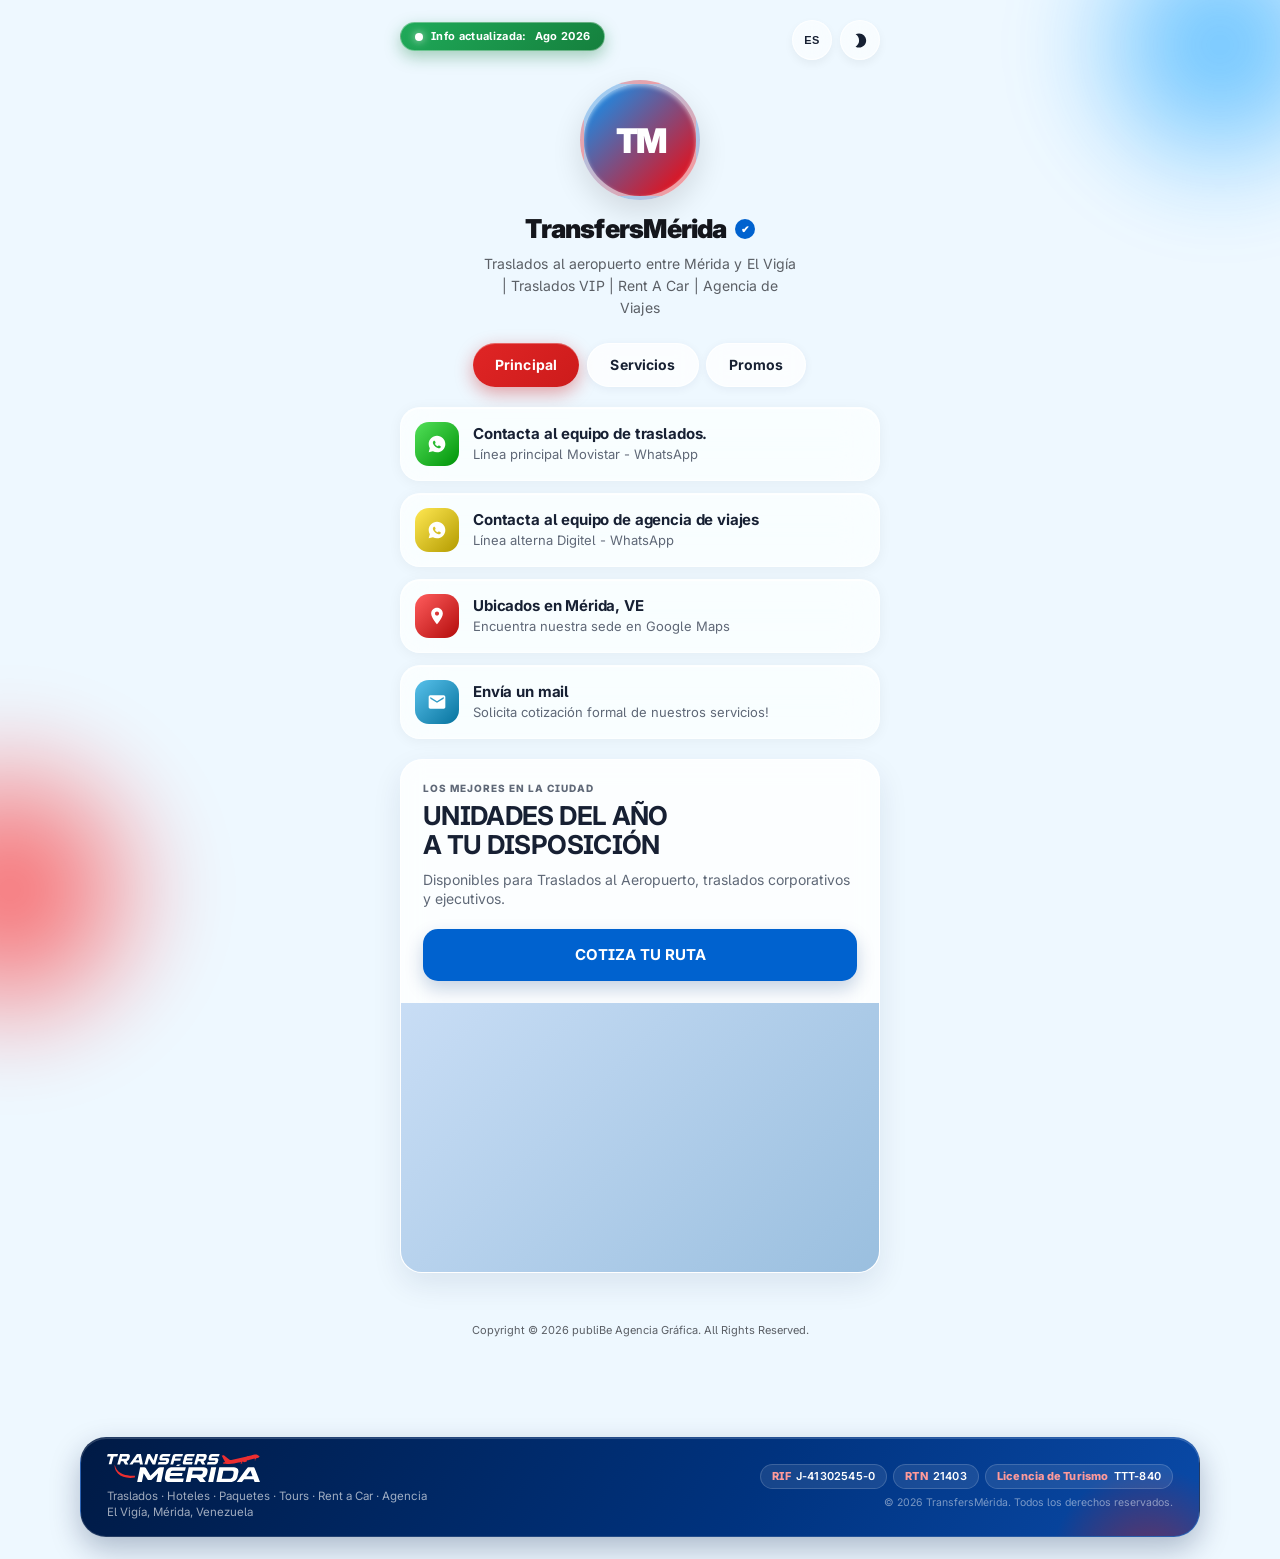
==== index.html @ cd834da4 "Hero y buscador adaptables" ====
<!doctype html>
<html lang="es"><head>
  <meta charset="utf-8">
  <meta name="viewport" content="width=device-width, initial-scale=1, maximum-scale=1, user-scalable=0">
  <title>Landing page by publiBe</title>
  <link rel="preconnect" href="https://fonts.googleapis.com">
  <link rel="preconnect" href="https://fonts.gstatic.com" crossorigin="">
  <link href="https://fonts.googleapis.com/css2?family=Inter:ital,wght@0,400;0,700;1,400;1,700&amp;family=Poppins:wght@600&amp;family=Sora:wght@700&amp;family=Manrope:wght@400;700&amp;family=Playfair+Display:wght@700&amp;display=swap" rel="stylesheet">
  
  <style>
    /* Inter embebida Base64 */

    /* ==========================================
       VARIABLES GLOBALES Y TEMA
       ========================================== */
    :root {
      --user-orb1: #ff6e62;
      --user-orb2: #65b8ff;
      --base-bg-color: #f8f6f1;
      --brand-accent: #ee4942;
      --badge-bg: rgba(0, 0, 0, 0.65);
      --badge-color: #ffffff;
      
      --accent: #1d7df1;
      --whatsapp: #25D366;
      --ink: #172033;
      --glass: rgba(255, 255, 255, 0.58);
      --edge: rgba(255, 255, 255, 0.78);
      --card-bg: rgba(255, 255, 255, 0.85);
      --contact-bg: rgba(255, 255, 255, 0.6);
      --desc-color: #5f6877;
      --btn-secondary-bg: var(--glass);
      
      --font-title: 'Inter', -apple-system, BlinkMacSystemFont, "Segoe UI", Roboto, Helvetica, Arial, sans-serif;
      --font-body: 'Inter', -apple-system, BlinkMacSystemFont, "Segoe UI", Roboto, Helvetica, Arial, sans-serif;
    }

    body.dark-mode {
      --ink: #ffffff;
      --glass: rgba(0, 0, 0, 0.4);
      --edge: rgba(255, 255, 255, 0.12);
      --card-bg: rgba(30, 35, 42, 0.75);
      --contact-bg: rgba(20, 24, 30, 0.6);
      --desc-color: #9aa0a6;
      --btn-secondary-bg: rgba(0,0,0,0.3);
    }

    * { box-sizing: border-box; -webkit-tap-highlight-color: transparent; }
    html, body { height: 100%; margin: 0; padding: 0; }
    body {
      color: var(--ink);
      font-family: var(--font-body);
      background-color: var(--base-bg-color);
      background-attachment: fixed;
      overflow-y: auto;
      overflow-x: hidden;
      transition: background-color 0.4s ease, color 0.4s ease;
      -webkit-font-smoothing: antialiased;
      -moz-osx-font-smoothing: grayscale;
      font-optical-sizing: auto;
      font-feature-settings: "cv05","cv08";
      -webkit-tap-highlight-color: transparent;
      overscroll-behavior-y: contain;
    }

    ::-webkit-scrollbar { width: 8px; }
    ::-webkit-scrollbar-track { background: rgba(0,0,0,0.03); border-radius: 10px; }
    ::-webkit-scrollbar-thumb { background: var(--brand-accent); border-radius: 10px; border: 2px solid transparent; background-clip: padding-box; opacity: 0.5; }
    body.dark-mode ::-webkit-scrollbar-track { background: rgba(255,255,255,0.03); }

    body::before, body::after {
      content: ""; position: fixed; z-index: -1; border-radius: 50%; filter: blur(40px); opacity: 0.65;
      transition: background 0.5s ease;
    }
    body::before { width: 350px; height: 350px; top: -130px; right: -115px; background: radial-gradient(circle, var(--user-orb1), transparent 67%); animation: orbDrift1 14s ease-in-out infinite; }
    body::after { width: 360px; height: 360px; bottom: -170px; left: -170px; background: radial-gradient(circle, var(--user-orb2), transparent 68%); animation: orbDrift2 17s ease-in-out infinite; }
    body.dark-mode::before, body.dark-mode::after { opacity: 0.5; filter: blur(45px); }

    .texture {
      position: fixed; inset: 0; z-index: -1; opacity: 0.14;
      background-image: radial-gradient(#4f5f71 0.55px, transparent 0.55px); background-size: 6px 6px; mix-blend-mode: multiply;
    }
    body.dark-mode .texture { opacity: 0.1; background-image: radial-gradient(#ffffff 0.55px, transparent 0.55px); mix-blend-mode: overlay; }

    /* ==========================================
       TARJETAS Y ANCHO
       ========================================== */
    .app {
      width: 100%; max-width: 500px; margin: auto; padding: 40px 16px 40px;
      display: flex; flex-direction: column; align-items: center; position: relative;
    }
    @media (min-width: 640px)  { .app { max-width: 640px; padding: 48px 24px; } }
    @media (min-width: 1024px) { .app { max-width: 720px; padding: 56px 24px; } }

    .slide-card {
      background: var(--card-bg); border: 1px solid var(--edge); border-radius: 24px;
      overflow: hidden; box-shadow: 0 10px 20px rgba(0,0,0,0.06); backdrop-filter: blur(10px);
      display: flex; flex-direction: column; width: 100%; 
      transition: background 0.4s ease, border-color 0.4s ease;
      box-sizing: border-box; margin-bottom: 20px;
    }
    body.dark-mode .slide-card { box-shadow: 0 10px 20px rgba(0,0,0,0.4); }
    
    .slide-content { padding: 24px; width: 100%; box-sizing: border-box; }

    .slide-badge { font-size: 10px; font-weight: 800; letter-spacing: 1px; color: var(--desc-color); text-transform: uppercase; margin-bottom: 8px; display: block; }
    .slide-title { font-family: var(--font-title); font-size: 26px; font-weight: 900; color: var(--ink); margin: 0 0 10px; line-height: 1.1; letter-spacing: -0.03em; }
    .slide-desc { font-size: 14px; color: var(--desc-color); margin-bottom: 20px; line-height: 1.4; }
    
    .slide-action {
      color: white; text-align: center; padding: 15px; border-radius: 12px; font-weight: bold;
      text-decoration: none; display: block; width: 100%; font-size: 15px; transition: transform 0.1s; background: var(--accent); box-sizing: border-box;
    }
    .slide-action.btn-green { background: var(--whatsapp); box-shadow: 0 4px 12px rgba(37, 211, 102, 0.3); }
    .slide-action:active { transform: scale(0.97); }
    
    .slide-img-wrapper { position: relative; width: 100%; aspect-ratio: 12 / 5; background: linear-gradient(135deg, #c8ddf5 0%, #9abfdf 100%); }
    .slide-img-wrapper img { width: 100%; height: 100%; object-fit: cover; display: block; }
    
    .img-only-banner { width: 100%; display: block; text-decoration: none; }
    /* ── Slideshow banner ── */
    .slideshow-banner { position:relative; display:block; border-radius:24px; overflow:hidden; line-height:0; }
    .sld-img { display:none; width:100%; object-fit:cover; }
    .sld-img.active { display:block; }
    .sld-fixed { position:absolute; top:0; left:0; width:100%; height:100%; object-fit:cover; opacity:0; transition:opacity 0.5s ease; }
    .sld-fixed.active { opacity:1; }
    .sld-arrow { position:absolute; top:50%; transform:translateY(-50%); background:rgba(0,0,0,0.38);
                 border:none; border-radius:50%; width:36px; height:36px; cursor:pointer; color:#fff;
                 display:flex; align-items:center; justify-content:center; z-index:5;
                 transition:background 0.2s; padding:0; }
    .sld-arrow:hover { background:rgba(0,0,0,0.65); }
    .sld-prev { left:10px; }
    .sld-next { right:10px; }
    .sld-dots { position:absolute; bottom:9px; left:50%; transform:translateX(-50%);
                display:flex; gap:6px; z-index:5; }
    .sld-dot { width:7px; height:7px; border-radius:50%; background:rgba(255,255,255,0.45);
               cursor:pointer; transition:background 0.2s; border:none; padding:0; }
    .sld-dot.active { background:#fff; }
    .img-only-banner img { width: 100%; display: block; object-fit: cover; aspect-ratio: 16 / 9; }

    /* ==========================================
       RESTO DE ESTILOS
       ========================================== */
    .theme-toggle {
      position: absolute; top: 20px; right: 20px; width: 40px; height: 40px;
      display: grid; place-items: center; border-radius: 50%; font-size: 18px;
      background: var(--glass); border: 1px solid var(--edge); cursor: pointer;
      backdrop-filter: blur(10px); color: var(--ink); box-shadow: 0 4px 10px rgba(0,0,0,0.05);
      transition: transform 0.2s; z-index: 50;
    }
    .theme-toggle:active { transform: scale(0.9); }

    .lang-toggle-wrap { position: absolute; top: 20px; right: 68px; z-index: 50; }
    .lang-toggle {
      width: 40px; height: 40px; display: grid; place-items: center; border-radius: 50%;
      background: var(--glass); border: 1px solid var(--edge); cursor: pointer;
      backdrop-filter: blur(10px); color: var(--ink); box-shadow: 0 4px 10px rgba(0,0,0,0.05);
      transition: transform 0.2s; font-size: 11px; font-weight: 800; letter-spacing: 0.3px;
    }
    .lang-toggle:active { transform: scale(0.9); }
    .lang-dropdown {
      display: none; position: absolute; top: 48px; right: 0; min-width: 132px;
      background: var(--card-bg); border: 1px solid var(--edge); border-radius: 14px;
      box-shadow: 0 12px 30px rgba(0,0,0,0.15); backdrop-filter: blur(10px);
      padding: 6px; flex-direction: column; gap: 2px;
    }
    .lang-dropdown.active { display: flex; }
    .lang-option {
      display: flex; align-items: center; gap: 8px; padding: 8px 10px; border-radius: 9px;
      background: none; border: none; cursor: pointer; text-align: left; width: 100%;
      color: var(--ink); font-size: 13px; font-family: var(--font-body); transition: background 0.15s;
    }
    .lang-option:hover { background: var(--btn-secondary-bg); }
    .lang-option.active-lang { font-weight: 700; color: var(--brand-accent); }
    .lang-option .lang-code { font-weight: 800; font-size: 11px; min-width: 24px; opacity: 0.7; }

    /* ── Soporte RTL (árabe): base — el pulido fino queda pendiente en el contenido por bloque ── */
    html[dir="rtl"] .contact { flex-direction: row-reverse; text-align: right; }
    html[dir="rtl"] .promo-header { flex-direction: row-reverse; }
    html[dir="rtl"] .promo-left { text-align: right; }
    html[dir="rtl"] .promo-right { text-align: left; }
    html[dir="rtl"] .lang-dropdown { right: auto; left: 0; }
    html[dir="rtl"] .lang-option { text-align: right; flex-direction: row-reverse; }

    .avatar {
      width: 120px; height: 120px; border-radius: 50%; background-position: center; background-size: cover;
      border: 4px solid var(--glass); box-shadow: 0 12px 30px rgba(0,0,0,0.12), inset 0 2px 4px rgba(255,255,255,0.5);
      margin-bottom: 15px; transition: border-color 0.3s ease, box-shadow 0.3s ease;
      animation: avatarFloat 4s ease-in-out infinite;
    }
    body.dark-mode .avatar { border-color: rgba(255,255,255,0.1); box-shadow: 0 12px 30px rgba(0,0,0,0.5), inset 0 2px 4px rgba(255,255,255,0.1); }

    
    .profile-title { font-family: var(--font-title); font-size: 26px; font-weight: 900; margin: 0; display: flex; align-items: center; gap: 8px; letter-spacing: -0.03em; line-height: 1.08; font-feature-settings: "cv05","cv08"; }
    .badge { display: inline-grid; place-items: center; width: 20px; height: 20px; background: var(--brand-accent); color: #fff; border-radius: 50%; font-size: 10px; transition: background 0.3s; }
    .profile-desc { font-size: 14px; color: var(--desc-color); margin: 10px 0 24px; text-align: center; line-height: 1.5; max-width: 320px; }

    .button-row { display: flex; gap: 8px; width: 100%; justify-content: center; flex-wrap: wrap; margin-bottom: 20px; }
    .pill-btn {
      padding: 10px 20px; border-radius: 30px; font-size: 14px; font-weight: bold; border: none; cursor: pointer;
      font-family: inherit; letter-spacing: 0.01em;
      transition: transform 80ms ease, background 200ms ease, color 200ms ease, box-shadow 200ms ease;
    }
    .pill-btn:active { transform: scale(0.93); }
    .pill-btn.primary { background: var(--brand-accent); color: #fff; box-shadow: 0 4px 12px rgba(0,0,0, 0.15); }
    .pill-btn.secondary { background: var(--btn-secondary-bg); color: var(--ink); border: 1px solid var(--edge); backdrop-filter: blur(10px); }

    @keyframes pulsePromoTab {
      0%, 100% { background: var(--btn-secondary-bg); color: var(--ink); border-color: var(--edge); }
      50% { background: var(--brand-accent); color: #fff; border-color: var(--brand-accent); box-shadow: 0 4px 12px rgba(0,0,0, 0.15); }
    }
    .pill-btn.secondary.pulse-tab { animation: pulsePromoTab 2.5s infinite ease-in-out; }

    .update-badge-container { width: 100%; display: flex; justify-content: center; margin-bottom: 20px; }
    .update-badge {
      display: inline-flex; align-items: center; gap: 8px; padding: 6px 16px;
      background: var(--badge-bg); border: 1px solid rgba(255,255,255,0.1); border-radius: 20px;
      font-size: 11px; color: var(--badge-color); font-weight: bold; letter-spacing: 0.03em;
      backdrop-filter: blur(12px); box-shadow: 0 4px 10px rgba(0,0,0,0.1); transition: all 0.3s ease;
    }
    .live-dot {
      width: 8px; height: 8px; background-color: #25D366; border-radius: 50%;
      animation: blink 1.5s infinite; box-shadow: 0 0 6px rgba(37, 211, 102, 0.5);
    }
    @keyframes blink { 0%, 100% { opacity: 1; } 50% { opacity: 0.3; } }

    .tab-content { display: none; width: 100%; animation: fadeIn 0.38s cubic-bezier(0.22,1,0.36,1); flex-direction: column; }
    .tab-content.active { display: block; }
    #tabs-wrapper { width: 100%; }
    @keyframes fadeIn { from { opacity: 0; transform: translateY(8px) scale(0.99); } to { opacity: 1; transform: translateY(0) scale(1); } }
    @keyframes avatarFloat {
      0%, 100% { transform: translateY(0px); }
      50%       { transform: translateY(-6px); }
    }
    @keyframes orbDrift1 {
      0%, 100% { transform: translate(0, 0) scale(1); }
      30%       { transform: translate(22px, 18px) scale(1.04); }
      65%       { transform: translate(-14px, 28px) scale(0.97); }
    }
    @keyframes orbDrift2 {
      0%, 100% { transform: translate(0, 0) scale(1); }
      35%       { transform: translate(-20px, -22px) scale(1.05); }
      70%       { transform: translate(16px, -12px) scale(0.96); }
    }

    .link-list { display: flex; flex-direction: column; gap: 12px; width: 100%; margin-bottom: 20px; }
    .contact {
      display: flex; align-items: center; gap: 14px; padding: 14px; border: 1px solid var(--edge);
      border-radius: 20px; background: var(--contact-bg); box-shadow: inset 0 1px 1px rgba(255,255,255,.3), 0 4px 10px rgba(0,0,0,0.03);
      color: var(--ink); text-decoration: none;
      backdrop-filter: blur(20px) saturate(180%); -webkit-backdrop-filter: blur(20px) saturate(180%);
      background: rgba(255,255,255,0.72);
      border: 1px solid rgba(255,255,255,0.65);
      box-shadow: inset 0 1px 0 rgba(255,255,255,0.9), 0 2px 14px rgba(0,0,0,0.05);
      transition: transform 80ms cubic-bezier(0.22,1,0.36,1), box-shadow 150ms ease;
      will-change: transform;
    }
    body.dark-mode .contact {
      background: rgba(22,28,44,0.70);
      backdrop-filter: blur(20px) saturate(160%); -webkit-backdrop-filter: blur(20px) saturate(160%);
      border: 1px solid rgba(255,255,255,0.09);
      box-shadow: inset 0 1px 0 rgba(255,255,255,0.07), 0 2px 14px rgba(0,0,0,0.28);
    }
    .contact:active { transform: scale(0.97); }
    .contact-icon { width: 40px; height: 40px; display: grid; place-items: center; flex: none; border-radius: 12px; color: #fff; font-size: 18px; }
    .contact-text { display: flex; flex-direction: column; }
    .contact strong { font-size: 15px; letter-spacing: -0.01em; line-height: 1.2; }
    .contact small { margin-top: 2px; color: var(--desc-color); font-size: 13px; line-height: 1.4; }

    .section-header {
      text-align: center; font-size: 18px; font-weight: 900; margin: 0 0 20px; 
      padding: 15px 20px; border-radius: 20px; border: 1px solid rgba(255,255,255,0.3); 
      box-shadow: 0 4px 15px rgba(0,0,0,0.1); text-transform: uppercase; transition: all 0.3s;
    }
    
    .promo-header { display: flex; justify-content: space-between; align-items: center; margin-bottom: 12px; }
    .promo-left { font-family: var(--font-title); font-size: 24px; font-weight: 900; color: var(--brand-accent); line-height: 1; text-align: left; flex: 1; transition: color 0.3s; }
    .promo-right { font-family: var(--font-title); font-size: 24px; font-weight: 900; color: var(--ink); line-height: 1; text-align: right; flex: 1; }

    .copyright-trigger {
      margin-top: 20px; font-size: 11px; color: var(--desc-color); cursor: pointer;
      text-align: center; padding: 10px; user-select: none; transition: color 0.2s;
    }

    /* Modales */
    .modal-overlay {
      position: fixed; inset: 0; z-index: 99; display: flex;
      align-items: center; justify-content: center; padding: 20px;
      background: rgba(0,0,0,0.4); backdrop-filter: blur(5px);
      opacity: 0; pointer-events: none; transition: opacity 0.3s ease;
    }
    .modal-overlay.active { opacity: 1; pointer-events: all; }
    
    .modal-content {
      background: var(--card-bg); width: 100%; max-width: 500px; max-height: 85vh; 
      border-radius: 24px; padding: 0; overflow-y: auto; overflow-x: hidden;
      box-shadow: 0 20px 40px rgba(0,0,0,0.2); border: 1px solid var(--edge); color: var(--ink);
      transform: scale(0.95); transition: transform 0.3s cubic-bezier(0.16, 1, 0.3, 1);
    }
    body.dark-mode .modal-content { box-shadow: 0 20px 40px rgba(0,0,0,0.6); }
    .modal-overlay.active .modal-content { transform: scale(1); }
    
    .modal-header {
      display: flex; justify-content: space-between; align-items: center; position: sticky; top: 0; 
      background: var(--card-bg); padding: 18px 24px; z-index: 10; border-bottom: 1px solid rgba(0,0,0,0.05);
      backdrop-filter: blur(10px); border-radius: 24px 24px 0 0;
    }
    body.dark-mode .modal-header { border-bottom-color: rgba(255,255,255,0.05); }
    
    .modal-header h2 { margin: 0; font-size: 18px; font-weight: 900; color: var(--brand-accent); }
    .close-btn { background: var(--contact-bg); border: 1px solid var(--edge); border-radius: 50%; width: 30px; height: 30px; font-weight: bold; cursor: pointer; color: var(--ink); display: flex; align-items: center; justify-content: center;}
    
    .modal-body { padding: 24px; } 

    .form-group { margin-bottom: 12px; }
    .form-group label { display: block; font-size: 11px; font-weight: bold; margin-bottom: 8px; color: var(--desc-color); text-transform: uppercase; letter-spacing: 0.5px; }
    .form-group input[type="text"], .form-group input[type="password"], .form-group textarea {
      width: 100%; padding: 12px; border: 1px solid rgba(0,0,0,0.08); border-radius: 12px; 
      font-family: inherit; font-size: 14px; background: rgba(255,255,255,0.7); box-shadow: inset 0 2px 4px rgba(0,0,0,0.02);
      transition: all 0.2s; color: var(--ink);
    }
    body.dark-mode .form-group input[type="text"], body.dark-mode .form-group input[type="password"], body.dark-mode .form-group textarea {
      background: rgba(0,0,0,0.3); border-color: rgba(255,255,255,0.1); color: #fff;
    }
    .form-group input[type="text"]:focus, .form-group input[type="password"]:focus, .form-group textarea:focus { outline: none; border-color: var(--brand-accent); background: #fff; box-shadow: 0 0 0 3px rgba(0,0,0, 0.05); }
    body.dark-mode .form-group input[type="text"]:focus, body.dark-mode .form-group input[type="password"]:focus, body.dark-mode .form-group textarea:focus { background: rgba(0,0,0,0.6); box-shadow: 0 0 0 3px rgba(255,255,255, 0.1); }
    
    .input-hint { font-size: 10px; color: var(--desc-color); margin-top: 5px; font-style: italic; }

    /* RTE (Rich Text Editor) Visual Tools */
    .rte-toolbar { display: flex; gap: 8px; margin-bottom: 8px; flex-wrap: wrap; }
    .rte-btn { 
      background: var(--card-bg); border: 1px solid rgba(0,0,0,0.08); 
      padding: 6px 14px; border-radius: 20px; cursor: pointer; 
      font-size: 12px; font-weight: bold; color: var(--ink);
      box-shadow: 0 2px 5px rgba(0,0,0,0.02); transition: transform 0.1s, background 0.2s;
    }
    body.dark-mode .rte-btn { border-color: rgba(255,255,255,0.1); background: rgba(0,0,0,0.3); }
    .rte-btn:active { transform: scale(0.95); }
    .rte-btn:hover { background: var(--brand-accent); color: #fff; border-color: transparent; }
    
    .rte-content { 
      min-height: 40px; padding: 12px; border: 1px solid rgba(0,0,0,0.08); border-radius: 12px; 
      font-family: inherit; font-size: 14px; background: rgba(255,255,255,0.7); box-shadow: inset 0 2px 4px rgba(0,0,0,0.02);
      transition: all 0.2s; color: var(--ink); outline: none;
    }
    body.dark-mode .rte-content { background: rgba(0,0,0,0.3); border-color: rgba(255,255,255,0.1); color: #fff; }
    .rte-content:focus { border-color: var(--brand-accent); background: #fff; box-shadow: 0 0 0 3px rgba(0,0,0, 0.05); }
    body.dark-mode .rte-content:focus { background: rgba(0,0,0,0.6); box-shadow: 0 0 0 3px rgba(255,255,255, 0.1); }

    /* Botones de acción del editor */
    .section-title {
      font-size: 11px; font-weight: 800; letter-spacing: 0.8px; text-transform: uppercase;
      color: #fff; background: var(--brand-accent);
      margin: 22px 0 16px; padding: 9px 14px; border-radius: 10px;
      display: flex; align-items: center; gap: 8px;
    }
    /* ── Tab Kanban (drag-and-drop reorder) ── */
    .tab-kanban-list { display:flex; flex-direction:column; gap:8px; margin-bottom:8px; }
    .tab-kanban-card {
      display:flex; align-items:center; gap:10px; padding:2px 0;
      transition: opacity 0.15s, transform 0.1s; position:relative;
    }
    .tab-kanban-card.dragging { opacity:0.3; }
    .tab-kanban-card.drag-over { transform: translateY(-3px); }
    .tab-kanban-card.drag-over .tab-kanban-pill {
      border-color: var(--brand-accent);
      box-shadow: 0 0 0 2px rgba(0,120,253,0.18);
    }
    .tab-kanban-handle {
      color: var(--desc-color); cursor: grab; padding: 8px 6px;
      display: flex; align-items: center; flex-shrink: 0; user-select: none;
    }
    .tab-kanban-handle:active { cursor: grabbing; }
    .tab-kanban-pill {
      flex: 1; display: flex; align-items: center; gap: 10px;
      background: var(--contact-bg); border: 1.5px solid var(--edge);
      border-radius: 24px; padding: 9px 16px;
      transition: border-color 0.2s, box-shadow 0.2s;
    }
    .tab-kanban-dot { width: 8px; height: 8px; border-radius: 50%; background: var(--brand-accent); flex-shrink: 0; }
    .tab-kanban-add {
      width: 100%; border: 2px dashed var(--edge); background: none; cursor: pointer;
      color: var(--desc-color); border-radius: 14px; padding: 9px;
      font-size: 12px; font-weight: 600; margin-bottom: 4px;
      transition: border-color 0.2s, color 0.2s;
    }
    .tab-kanban-add:hover { border-color: var(--brand-accent); color: var(--brand-accent); }
    
    .item-card { background: var(--contact-bg); border: 1px solid var(--edge); padding: 18px; border-radius: 16px; margin-bottom: 15px; position: relative; }
    .item-card h3 { margin: 0 0 15px 0; font-size: 14px; color: var(--ink); display: flex; align-items: center; gap: 8px; }
    
    .item-actions { position: absolute; top: 15px; right: 15px; display: flex; gap: 5px; }
    .action-btn { background: var(--contact-bg); border: 1px solid var(--edge); border-radius: 6px; padding: 4px 8px; font-size: 12px; cursor: pointer; color: var(--ink); display: flex; align-items: center; justify-content: center; }
    .action-btn.delete { background: rgba(238, 73, 66, 0.1); color: var(--brand-accent); border-color: transparent; font-weight: bold; font-size: 11px; }
    .action-btn:disabled { opacity: 0.3; cursor: not-allowed; }
    
    .add-btn { background: var(--contact-bg); color: var(--ink); border: 1px dashed var(--desc-color); width: 100%; padding: 12px; border-radius: 12px; font-weight: bold; cursor: pointer; margin-bottom: 20px; transition: background 0.2s; }
    .add-btn:active { transform: scale(0.98); }

    .editor-actions { display: flex; gap: 10px; margin-top: 30px; padding-top: 20px; border-top: 1px solid rgba(0,0,0,0.05); }
    body.dark-mode .editor-actions { border-top-color: rgba(255,255,255,0.05); }
    .save-btn { background: var(--brand-accent); color: white; flex: 2; padding: 14px; border: none; border-radius: 12px; font-size: 15px; font-weight: bold; cursor: pointer; box-shadow: 0 4px 15px rgba(0,0,0,0.15); transition: opacity 0.2s; display: flex; align-items: center; justify-content: center; gap: 8px; }
    .save-btn:disabled { cursor: default; opacity: 0.92; }
    .btn-spinner { width: 15px; height: 15px; border-radius: 50%; border: 2px solid rgba(255,255,255,0.4); border-top-color: #fff; animation: spin 0.7s linear infinite; flex-shrink: 0; }
    @keyframes spin { to { transform: rotate(360deg); } }
    .btn-check { width: 15px; height: 15px; flex-shrink: 0; }

    /* ── Toggle switch propio: nunca checkbox nativo del navegador ── */
    .toggle-switch { position: relative; display: inline-flex; width: 32px; height: 18px; flex-shrink: 0; cursor: pointer; }
    .toggle-switch input { position: absolute; opacity: 0; width: 100%; height: 100%; margin: 0; cursor: pointer; }
    .toggle-track { position: absolute; inset: 0; background: var(--edge); border: 1px solid var(--edge); border-radius: 20px; transition: background 0.2s ease; pointer-events: none; }
    .toggle-thumb { position: absolute; top: 1px; left: 1px; width: 14px; height: 14px; background: #fff; border-radius: 50%; transition: transform 0.2s ease; box-shadow: 0 1px 3px rgba(0,0,0,0.25); }
    .toggle-switch input:checked + .toggle-track { background: var(--brand-accent); border-color: var(--brand-accent); }
    .toggle-switch input:checked + .toggle-track .toggle-thumb { transform: translateX(14px); }
    .toggle-switch input:focus-visible + .toggle-track { box-shadow: 0 0 0 2px var(--brand-accent); }
    .save-btn:active { opacity: 0.8; }
    .cancel-btn { background: var(--glass); border: 1px solid var(--edge); color: var(--ink); flex: 1; padding: 14px; border-radius: 12px; font-size: 15px; font-weight: bold; cursor: pointer; }

    /* Grid del Modal de Iconos */
    .icon-grid { display: grid; grid-template-columns: repeat(5, 1fr); gap: 10px; }
    .icon-btn {
      font-size: 20px; display: flex; align-items: center; justify-content: center; padding: 12px 0; border: 1px solid var(--edge); border-radius: 12px; 
      background: var(--contact-bg); cursor: pointer; color: var(--ink); text-align: center; transition: all 0.2s;
    }
    .icon-btn:hover { background: var(--brand-accent); color: #fff; transform: scale(1.05); }

    /* ==========================================
       COLOR PICKER PERSONALIZADO
       ========================================== */
    .color-picker-wrapper { display: flex; align-items: center; gap: 10px; margin-bottom: 8px; }
    .custom-picker-btn { width: 40px; height: 40px; border-radius: 12px; border: none; box-shadow: 0 2px 8px rgba(0,0,0,0.18); cursor: pointer; transition: transform 0.1s; position: relative; overflow: hidden; }
    .custom-picker-btn::after { content: ""; position: absolute; inset: 0; background: linear-gradient(135deg, rgba(255,255,255,0.22) 0%, transparent 55%, rgba(0,0,0,0.1) 100%); border-radius: inherit; pointer-events: none; }
    .custom-picker-btn:active { transform: scale(0.95); }

    .cp-modal-overlay { position: fixed; inset: 0; z-index: 120; display: flex; align-items: center; justify-content: center; padding: 20px; background: rgba(0,0,0,0.5); backdrop-filter: blur(5px); opacity: 0; pointer-events: none; transition: opacity 0.2s ease; }
    .cp-modal-overlay.active { opacity: 1; pointer-events: all; }
    .cp-modal-content { background: var(--card-bg); width: 100%; max-width: 320px; border-radius: 20px; padding: 20px; box-shadow: 0 20px 40px rgba(0,0,0,0.3); border: 1px solid var(--edge); transform: scale(0.95); transition: transform 0.2s; display: flex; flex-direction: column; gap: 15px; }
    .cp-modal-overlay.active .cp-modal-content { transform: scale(1); }
    .cp-header { display: flex; justify-content: space-between; align-items: center; }
    .cp-header h3 { margin: 0; font-size: 16px; color: var(--ink); font-weight: bold; }
    
    .cp-sl-area { width: 100%; height: 160px; border-radius: 12px; position: relative; cursor: crosshair; background: linear-gradient(to top, #000, transparent), linear-gradient(to right, #fff, transparent); background-color: #ff0000; box-shadow: inset 0 0 0 1px rgba(0,0,0,0.1); touch-action: none; user-select: none; -webkit-user-select: none; }
    .cp-sl-thumb { width: 16px; height: 16px; border-radius: 50%; border: 2px solid white; box-shadow: 0 0 4px rgba(0,0,0,0.5); position: absolute; transform: translate(-50%, -50%); pointer-events: none; }
    .cp-slider-container { display: flex; flex-direction: column; gap: 10px; }
    .cp-slider-row { display: flex; align-items: center; gap: 10px; }
    .cp-preview { width: 40px; height: 40px; border-radius: 50%; border: 2px solid var(--edge); box-shadow: inset 0 0 4px rgba(0,0,0,0.2); flex-shrink: 0; background-image: linear-gradient(45deg, #ccc 25%, transparent 25%), linear-gradient(-45deg, #ccc 25%, transparent 25%), linear-gradient(45deg, transparent 75%, #ccc 75%), linear-gradient(-45deg, transparent 75%, #ccc 75%); background-size: 10px 10px; background-position: 0 0, 0 5px, 5px -5px, -5px 0px; }
    .cp-preview-color { width: 100%; height: 100%; border-radius: 50%; }
    .cp-sliders { flex-grow: 1; display: flex; flex-direction: column; gap: 8px; }
    .cp-track { width: 100%; height: 12px; border-radius: 6px; position: relative; cursor: pointer; box-shadow: inset 0 0 0 1px rgba(0,0,0,0.1); touch-action: none; user-select: none; -webkit-user-select: none; }
    .cp-track-hue { background: linear-gradient(to right, #f00 0%, #ff0 17%, #0f0 33%, #0ff 50%, #00f 67%, #f0f 83%, #f00 100%); }
    .cp-track-alpha { background-image: linear-gradient(45deg, #ccc 25%, transparent 25%), linear-gradient(-45deg, #ccc 25%, transparent 25%), linear-gradient(45deg, transparent 75%, #ccc 75%), linear-gradient(-45deg, transparent 75%, #ccc 75%); background-size: 10px 10px; background-position: 0 0, 0 5px, 5px -5px, -5px 0px; }
    .cp-track-alpha-overlay { position: absolute; inset: 0; border-radius: 6px; background: linear-gradient(to right, transparent, #ff0000); }
    .cp-thumb { width: 16px; height: 16px; border-radius: 50%; background: white; border: 2px solid #ddd; box-shadow: 0 1px 3px rgba(0,0,0,0.3); position: absolute; top: 50%; transform: translate(-50%, -50%); pointer-events: none; }
    .cp-inputs { display: flex; gap: 5px; }
    .cp-input-group { flex: 1; display: flex; flex-direction: column; align-items: center; gap: 4px; }
    .cp-input-group label { font-size: 10px; font-weight: bold; color: var(--desc-color); }
    .cp-input-group input { width: 100%; padding: 6px; border-radius: 8px; border: 1px solid var(--edge); background: var(--contact-bg); color: var(--ink); text-align: center; font-family: monospace; font-size: 12px; }
    .cp-input-group input:focus { outline: none; border-color: var(--brand-accent); }
    .cp-actions { display: flex; gap: 10px; margin-top: 5px; }
    .cp-btn { flex: 1; padding: 10px; border-radius: 10px; border: none; font-weight: bold; cursor: pointer; font-size: 13px; }
    .cp-btn-cancel { background: var(--contact-bg); color: var(--ink); border: 1px solid var(--edge); }
    .cp-btn-save { background: var(--brand-accent); color: white; }

    /* APPLE DESIGN — Motion / Materials / Accessibility
       ================================================== */
    @media (prefers-reduced-motion: reduce) {
      .avatar, body::before, body::after { animation: none !important; }
      .tab-content { animation: none !important; }
      *, *::before, *::after { transition-duration: 0.01ms !important; animation-duration: 0.01ms !important; animation-iteration-count: 1 !important; }
    }
    @media (prefers-reduced-transparency: reduce) {
      .contact { background: rgba(255,255,255,0.97) !important; backdrop-filter: none !important; -webkit-backdrop-filter: none !important; }
      body.dark-mode .contact { background: rgba(22,28,44,0.98) !important; backdrop-filter: none !important; -webkit-backdrop-filter: none !important; }
      .pill-btn.secondary { backdrop-filter: none !important; }
    }
    @media (prefers-contrast: more) {
      .contact { border: 1.5px solid var(--ink) !important; }
      .pill-btn.secondary { border: 1.5px solid var(--ink) !important; }
    }
    .slide-card { backdrop-filter: blur(12px) saturate(150%); -webkit-backdrop-filter: blur(12px) saturate(150%); }
    .contact:active .contact-icon { transform: scale(0.94); transition: transform 80ms ease; }
    .slide-action { transition: transform 80ms cubic-bezier(0.22,1,0.36,1), opacity 150ms ease; }
    .slide-action:active { transform: scale(0.97); opacity: 0.88; }
    .profile-desc { line-height: 1.58; letter-spacing: 0.005em; }
    .date-badge { backdrop-filter: blur(14px) saturate(160%) !important; -webkit-backdrop-filter: blur(14px) saturate(160%) !important; }
    strong, b { font-feature-settings: "cv05","cv08"; }

    /* ==========================================
       ESTILO TRANSFERSMÉRIDA (solo visual; no toca funciones)
       ========================================== */
    :root { --tm-blue:#00337F; --tm-blue-dark:#001F4D; --tm-red:#CC1B1B; --tm-ease:cubic-bezier(.22,.8,.24,1); --img-ratio:16 / 9; }
    /* ancho estándar: igual en computador y teléfono */
    .app { max-width: 520px; padding-top: 24px; }
    @media (min-width: 640px)  { .app { max-width: 520px; padding: 32px 20px 48px; } }
    @media (min-width: 1024px) { .app { max-width: 520px; padding: 36px 20px 56px; } }
    /* imágenes: proporción única 16:9 en todos los dispositivos */
    .slide-img-wrapper { aspect-ratio: var(--img-ratio); }
    .img-only-banner img { aspect-ratio: var(--img-ratio); height: auto; }
    .slideshow-banner.slide-card { aspect-ratio: var(--img-ratio); }
    .slideshow-banner .sld-img { position: absolute; inset: 0; width: 100%; height: 100%; object-fit: cover; }
    .slide-img-wrapper img, .slideshow-banner img { object-fit: cover; object-position: center; }
    /* tarjetas */
    .slide-card { border-radius: 22px; border: 1px solid rgba(255,255,255,.9); box-shadow: 0 12px 30px rgba(0,30,80,.09); transition: transform .35s var(--tm-ease), box-shadow .35s var(--tm-ease); }
    .slide-card:hover { box-shadow: 0 20px 44px rgba(0,30,80,.16); }
    .slide-content { padding: 22px; }
    .slide-title { font-weight: 800; letter-spacing: -0.025em; }
    /* botones: tamaño estándar */
    .pill-btn { min-height: 44px; padding: 11px 22px; font-weight: 700; font-size: 14px; line-height: 1.2; display: inline-flex; align-items: center; justify-content: center; }
    .pill-btn.primary { background: linear-gradient(135deg,#e02525,var(--tm-red)); box-shadow: 0 6px 18px rgba(204,27,27,.4), inset 0 1px 0 rgba(255,255,255,.3); }
    .pill-btn.secondary { background: rgba(255,255,255,.75); border: 1px solid rgba(255,255,255,.95); box-shadow: 0 2px 10px rgba(0,30,80,.06); }
    body.dark-mode .pill-btn.secondary { background: rgba(0,0,0,.3); border-color: rgba(255,255,255,.12); }
    .pill-btn.secondary:hover { background: #fff; transform: translateY(-1px); }
    body.dark-mode .pill-btn.secondary:hover { background: rgba(255,255,255,.12); }
    .slide-action { min-height: 52px; display: flex; align-items: center; justify-content: center; border-radius: 15px; font-weight: 700; line-height: 1.2; box-shadow: 0 8px 18px rgba(0,50,127,.22); }
    .slide-action.btn-green { box-shadow: 0 8px 18px rgba(31,170,89,.32); }
    .slide-action:hover { filter: brightness(1.06); }
    /* enlaces */
    .contact { min-height: 72px; border-radius: 20px; transition: transform .3s var(--tm-ease), box-shadow .3s var(--tm-ease), background .2s; }
    .contact:hover { transform: translateY(-2px); box-shadow: inset 0 1px 0 rgba(255,255,255,.9), 0 12px 26px rgba(0,30,80,.13); }
    .contact:active { transform: scale(.97); }
    .contact-icon { width: 44px; height: 44px; border-radius: 14px; }
    .contact strong { font-weight: 700; }
    .update-badge { line-height: 1.2; }
    ::-webkit-scrollbar-thumb { background: #9db4d6; }
    :focus-visible { outline: 3px solid rgba(0,98,207,.55); outline-offset: 2px; }

    /* info actualizada: verde, esquina superior izquierda */
    .update-badge-container { position: absolute; top: 22px; left: 20px; width: auto; margin: 0; justify-content: flex-start; z-index: 40; }
    .update-badge { background: linear-gradient(135deg,#1faa59,#15803D) !important; color: #fff !important; border: 1px solid rgba(255,255,255,.35); box-shadow: 0 6px 16px rgba(21,128,61,.35); padding: 7px 14px; font-size: 11px; }
    .update-badge .live-dot { background: #fff; box-shadow: 0 0 8px rgba(255,255,255,.8); }
    .app .avatar { margin-top: 44px; }
    /* precio como insignia sobre la imagen (promos) */
    .promo-media { position: relative; }
    .price-badge { position: absolute; right: 14px; bottom: 14px; width: 92px; height: 92px; border-radius: 50%; display: flex; flex-direction: column; align-items: center; justify-content: center; text-align: center; line-height: 1;
      background: radial-gradient(circle at 30% 25%, #fff6, transparent 55%), var(--pb,#F5A623); color: #001F4D; border: 3px solid #fff; box-shadow: 0 10px 24px rgba(0,20,60,.35); transform: rotate(-8deg); animation: pbPulse 3.4s ease-in-out infinite; z-index: 5; }
    .price-badge .pb-v { font-size: 27px; font-weight: 900; letter-spacing: -0.04em; }
    .price-badge .pb-l { font-size: 10px; font-weight: 800; text-transform: uppercase; letter-spacing: .6px; margin-top: 4px; opacity: .85; max-width: 74px; }
    .promo-media-none { display: flex; justify-content: flex-end; padding: 0 22px 22px; }
    .promo-media-none .price-badge { position: static; }
    @keyframes pbPulse { 0%,100% { transform: rotate(-8deg) scale(1); } 50% { transform: rotate(-6deg) scale(1.06); } }

    /* promo con precio: botón con texto a la izquierda y círculo superpuesto entre botón e imagen */
    .promo-has-price .slide-action { justify-content: flex-start; text-align: left; padding-left: 22px; padding-right: 118px; }
    .promo-has-price .promo-media > .price-badge { top: -62px; bottom: auto; right: 16px; pointer-events: none; }
    .ftr.compact .ftr-in { max-width: 520px; }
  </style>

<link rel="stylesheet" href="assets/footer.css"></head>
<body data-header="home">
  <div class="texture"></div>
  <main class="app" id="mainApp">
    <button class="theme-toggle" id="themeToggleBtn" onclick="toggleTheme()" aria-label="Cambiar Tema"><svg xmlns="http://www.w3.org/2000/svg" viewBox="0 0 24 24" width="17" height="17" fill="currentColor" style="display:block;"><path d="M10 2c-1.82 0-3.53.5-5 1.35C7.99 5.08 10 8.3 10 12s-2.01 6.92-5 8.65C6.47 21.5 8.18 22 10 22c5.52 0 10-4.48 10-10S15.52 2 10 2z"></path></svg></button>
    <div class="lang-toggle-wrap">
      <button class="lang-toggle" id="langToggleBtn" onclick="toggleLangDropdown()" aria-label="Cambiar idioma"><span id="langToggleLabel">ES</span></button>
      <div class="lang-dropdown" id="langDropdown"></div>
    </div>
    <div class="avatar" id="render-avatar"></div>
    <h1 class="profile-title"><span id="render-name">EMPRESA</span> <span class="badge">✔</span></h1>
    <p class="profile-desc" id="render-desc">Descripción...</p>

    <div class="button-row">
      <button class="pill-btn primary" id="btn-tab-principal" onclick="openTab('principal')">Principal</button>
      <button class="pill-btn secondary" id="btn-tab-servicios" onclick="openTab('servicios')">Servicios</button>
      <button class="pill-btn secondary" id="btn-tab-promos" onclick="openTab('promos')">Promos</button>
    </div>

    <div class="update-badge-container">
      <div class="update-badge" id="render-update-badge"><span class="live-dot"></span><span id="render-update-label">Info actualizada:</span> <span id="render-date">17 Jul 2026</span></div>
    </div>

    <div id="tabs-wrapper"></div>

    <div class="copyright-trigger" id="copyrightBtn">
      Copyright © 2026 publiBe Agencia Gráfica. All Rights Reserved.
    </div>
  </main>

  <!-- MODAL PRINCIPAL DE EDICIÓN -->
  <div class="modal-overlay" id="configModal" onclick="if(event.target===this) requestCloseEditor()">
    <div class="modal-content">
      <div class="modal-header">
        <h2>Panel Visual</h2>
        <button class="close-btn" onclick="requestCloseEditor()">✕</button>
      </div>
      <div class="modal-body">
        <div id="editor-body"></div>
        <div class="editor-actions">
          <button class="cancel-btn" onclick="requestCloseEditor()">Cancelar</button>
          <button class="save-btn" onclick="saveData()">Guardar Cambios</button>
        </div>
        <div style="display:flex; flex-direction:column; align-items:center; gap:6px; margin-top:22px; padding-top:18px; border-top:1px solid var(--edge);">
          <span style="font-size:10px; color:var(--desc-color); text-transform:uppercase; letter-spacing:0.6px; font-weight:600;">Impulsado por</span>
          <div style="width:110px;"><svg xmlns="http://www.w3.org/2000/svg" viewBox="0 0 487.2 201.4" width="100%" height="100%">  <defs>    <linearGradient id="brandBGradient" x1="6.7%" y1="25%" x2="93.3%" y2="75%">      <stop offset="0%" stop-color="#0B84FF"></stop>      <stop offset="25%" stop-color="#17C3A2"></stop>      <stop offset="50%" stop-color="#F4D53E"></stop>      <stop offset="75%" stop-color="#F2790A"></stop>      <stop offset="100%" stop-color="#C1443C"></stop>    </linearGradient>  </defs>  <g id="publi">    <path d="M13.0 129.51428571428568V40.02857142857139H28.94285714285714V47.742857142857105H31.257142857142853Q33.442857142857136 44.01428571428568 38.07142857142857 41.12142857142853Q42.699999999999996 38.228571428571385 51.31428571428571 38.228571428571385Q59.028571428571425 38.228571428571385 65.58571428571429 42.02142857142853Q72.14285714285714 45.814285714285674 76.12857142857142 53.1428571428571Q80.1142857142857 60.47142857142853 80.1142857142857 70.88571428571424V72.9428571428571Q80.1142857142857 83.35714285714282 76.12857142857142 90.68571428571425Q72.14285714285714 98.01428571428568 65.58571428571429 101.80714285714282Q59.028571428571425 105.59999999999995 51.31428571428571 105.59999999999995Q45.528571428571425 105.59999999999995 41.607142857142854 104.24999999999994Q37.68571428571428 102.89999999999995 35.30714285714286 100.77857142857138Q32.92857142857143 98.65714285714282 31.514285714285712 96.47142857142853H29.199999999999996V129.51428571428568ZM46.42857142857142 91.45714285714281Q54.01428571428571 91.45714285714281 58.96428571428571 86.63571428571424Q63.91428571428571 81.81428571428567 63.91428571428571 72.55714285714282V71.27142857142853Q63.91428571428571 62.01428571428567 58.89999999999999 57.1928571428571Q53.88571428571428 52.37142857142853 46.42857142857142 52.37142857142853Q38.97142857142857 52.37142857142853 33.957142857142856 57.1928571428571Q28.94285714285714 62.01428571428567 28.94285714285714 71.27142857142853V72.55714285714282Q28.94285714285714 81.81428571428567 33.957142857142856 86.63571428571424Q38.97142857142857 91.45714285714281 46.42857142857142 91.45714285714281Z" fill="#1C1C1E"></path>    <path d="M119.32857142857142 104.82857142857138Q111.87142857142857 104.82857142857138 106.27857142857142 101.42142857142852Q100.68571428571428 98.01428571428568 97.6 91.97142857142853Q94.5142857142857 85.92857142857139 94.5142857142857 78.08571428571425V40.02857142857139H110.71428571428571V76.79999999999995Q110.71428571428571 83.99999999999996 114.25 87.59999999999997Q117.78571428571428 91.19999999999996 124.34285714285713 91.19999999999996Q131.79999999999998 91.19999999999996 135.9142857142857 86.24999999999996Q140.0285714285714 81.29999999999995 140.0285714285714 72.42857142857139V40.02857142857139H156.2285714285714V103.79999999999995H140.28571428571428V95.4428571428571H137.97142857142856Q136.42857142857142 98.65714285714282 132.18571428571428 101.7428571428571Q127.94285714285714 104.82857142857138 119.32857142857142 104.82857142857138Z" fill="#1C1C1E"></path>    <path d="M212.54285714285712 105.59999999999995Q203.9285714285714 105.59999999999995 199.29999999999995 102.6428571428571Q194.67142857142855 99.68571428571424 192.48571428571427 96.08571428571425H190.17142857142855V103.79999999999995H174.2285714285714V13.799999999999969H190.4285714285714V47.35714285714282H192.7428571428571Q194.15714285714282 45.0428571428571 196.53571428571425 42.985714285714245Q198.91428571428568 40.92857142857139 202.83571428571423 39.57857142857139Q206.7571428571428 38.228571428571385 212.54285714285712 38.228571428571385Q220.2571428571428 38.228571428571385 226.8142857142857 42.02142857142853Q233.37142857142854 45.814285714285674 237.35714285714283 53.1428571428571Q241.3428571428571 60.47142857142853 241.3428571428571 70.88571428571424V72.9428571428571Q241.3428571428571 83.35714285714282 237.35714285714283 90.68571428571425Q233.37142857142854 98.01428571428568 226.8142857142857 101.80714285714282Q220.2571428571428 105.59999999999995 212.54285714285712 105.59999999999995ZM207.65714285714282 91.45714285714281Q215.11428571428567 91.45714285714281 220.12857142857138 86.63571428571424Q225.1428571428571 81.81428571428567 225.1428571428571 72.55714285714282V71.27142857142853Q225.1428571428571 62.01428571428567 220.19285714285712 57.1928571428571Q215.2428571428571 52.37142857142853 207.65714285714282 52.37142857142853Q200.19999999999996 52.37142857142853 195.18571428571425 57.1928571428571Q190.17142857142855 62.01428571428567 190.17142857142855 71.27142857142853V72.55714285714282Q190.17142857142855 81.81428571428567 195.18571428571425 86.63571428571424Q200.19999999999996 91.45714285714281 207.65714285714282 91.45714285714281Z" fill="#1C1C1E"></path>    <path d="M256.2571428571428 103.79999999999995V13.799999999999969H272.4571428571428V103.79999999999995Z" fill="#1C1C1E"></path>    <path d="M290.4571428571428 103.79999999999995V40.02857142857139H306.6571428571428V103.79999999999995ZM298.5571428571428 32.57142857142853Q294.18571428571425 32.57142857142853 291.1642857142857 29.742857142857105Q288.1428571428571 26.914285714285683 288.1428571428571 22.28571428571425Q288.1428571428571 17.657142857142816 291.1642857142857 14.828571428571387Q294.18571428571425 11.999999999999957 298.5571428571428 11.999999999999957Q303.0571428571428 11.999999999999957 306.0142857142857 14.828571428571387Q308.97142857142853 17.657142857142816 308.97142857142853 22.28571428571425Q308.97142857142853 26.914285714285683 306.0142857142857 29.742857142857105Q303.0571428571428 32.57142857142853 298.5571428571428 32.57142857142853Z" fill="#1C1C1E"></path>  </g>  <g id="B-degradado">    <path d="M321.5714285714285 103.79999999999995V88.88571428571424H333.3999999999999V28.71428571428568H321.5714285714285V13.799999999999969H367.8571428571428Q376.08571428571423 13.799999999999969 382.19285714285706 16.56428571428568Q388.29999999999995 19.328571428571394 391.7071428571428 24.407142857142823Q395.11428571428564 29.485714285714252 395.11428571428564 36.55714285714282V37.8428571428571Q395.11428571428564 44.01428571428568 392.79999999999995 47.93571428571425Q390.4857142857142 51.85714285714282 387.3357142857142 53.978571428571385Q384.1857142857142 56.09999999999996 381.3571428571428 56.99999999999996V59.314285714285674Q384.1857142857142 60.085714285714246 387.52857142857135 62.20714285714282Q390.8714285714285 64.3285714285714 393.24999999999994 68.31428571428567Q395.6285714285714 72.29999999999995 395.6285714285714 78.72857142857139V80.01428571428568Q395.6285714285714 87.47142857142853 392.1571428571428 92.80714285714282Q388.6857142857142 98.1428571428571 382.5785714285713 100.97142857142853Q376.4714285714285 103.79999999999995 368.3714285714285 103.79999999999995ZM350.3714285714285 88.37142857142852H366.31428571428563Q371.84285714285704 88.37142857142852 375.2499999999999 85.67142857142852Q378.6571428571428 82.97142857142853 378.6571428571428 77.95714285714281V76.67142857142852Q378.6571428571428 71.65714285714282 375.31428571428563 68.95714285714281Q371.9714285714285 66.25714285714281 366.31428571428563 66.25714285714281H350.3714285714285ZM350.3714285714285 50.82857142857139H366.05714285714276Q371.32857142857137 50.82857142857139 374.7357142857142 48.12857142857139Q378.14285714285705 45.42857142857139 378.14285714285705 40.671428571428535V39.38571428571424Q378.14285714285705 34.49999999999996 374.79999999999995 31.86428571428567Q371.4571428571428 29.228571428571385 366.05714285714276 29.228571428571385H350.3714285714285Z" fill="url(#brandBGradient)"></path>  </g>  <g id="e">    <path d="M439.0857142857142 105.59999999999995Q429.5714285714285 105.59999999999995 422.3071428571428 101.54999999999995Q415.0428571428571 97.49999999999996 410.9928571428571 90.1071428571428Q406.94285714285706 82.71428571428567 406.94285714285706 72.68571428571424V71.14285714285711Q406.94285714285706 61.11428571428567 410.92857142857133 53.72142857142853Q414.91428571428565 46.32857142857139 422.11428571428564 42.27857142857138Q429.31428571428563 38.228571428571385 438.82857142857137 38.228571428571385Q448.21428571428567 38.228571428571385 455.1571428571428 42.407142857142816Q462.0999999999999 46.585714285714246 465.9571428571428 53.978571428571385Q469.81428571428563 61.37142857142853 469.81428571428563 71.14285714285711V76.67142857142852H423.3999999999999Q423.6571428571428 83.22857142857139 428.2857142857142 87.3428571428571Q432.91428571428565 91.45714285714281 439.5999999999999 91.45714285714281Q446.41428571428565 91.45714285714281 449.6285714285714 88.49999999999996Q452.84285714285704 85.5428571428571 454.5142857142856 81.9428571428571L467.75714285714275 88.88571428571424Q465.9571428571428 92.22857142857139 462.54999999999995 96.14999999999995Q459.14285714285705 100.07142857142853 453.4857142857142 102.83571428571423Q447.82857142857137 105.59999999999995 439.0857142857142 105.59999999999995ZM423.52857142857135 64.58571428571425H453.3571428571428Q452.84285714285704 59.057142857142814 448.92142857142846 55.71428571428567Q444.99999999999994 52.37142857142853 438.69999999999993 52.37142857142853Q432.14285714285705 52.37142857142853 428.2857142857142 55.71428571428567Q424.42857142857133 59.057142857142814 423.52857142857135 64.58571428571425Z" fill="#1C1C1E"></path>  </g>  <g id="subtitulo-agencia-grafica">    <path d="M4.74496644295302 180.5813998082453 15.315436241610737 150.5813998082453H22.100671140939596L32.77181208053691 180.5813998082453H26.892617449664428L21.597315436241608 164.93710450623186Q20.81208053691275 162.5008628954936 19.95637583892617 159.5310642377755Q19.100671140939596 156.56126558005738 18.033557046979865 152.67535953978893H19.28187919463087Q18.25503355704698 156.5813998082453 17.41946308724832 159.56126558005738Q16.583892617449663 162.54113135186947 15.818791946308725 164.93710450623186L10.583892617449663 180.5813998082453ZM10.946308724832214 173.2324065196547V168.88341323106408H26.590604026845636V173.2324065196547Z" fill="#6E6B63"></path>    <path d="M47.61879194630872 189.42032598274193Q44.88053691275168 189.42032598274193 42.86711409395973 188.68542665388287Q40.85369127516778 187.9505273250238 39.60536912751678 186.66193672099698Q38.35704697986577 185.37334611697014 37.873825503355704 183.7022051773728L42.50469798657718 182.63509108341307Q42.80671140939597 183.3599232981782 43.440939597315435 184.00421860019162Q44.075167785234896 184.64851390220502 45.102013422818786 185.0511984659634Q46.12885906040268 185.4538830297218 47.61879194630872 185.4538830297218Q50.034899328859055 185.4538830297218 51.444295302013415 184.26596356663455Q52.85369127516778 183.0780441035473 52.85369127516778 180.66193672099698V176.73576222435267H52.57181208053691Q52.06845637583892 177.6820709491849 51.25302013422818 178.52770853307752Q50.43758389261745 179.37334611697014 49.1993288590604 179.88676893576206Q47.961073825503355 180.40019175455402 46.20939597315436 180.40019175455402Q43.55167785234899 180.40019175455402 41.45771812080537 179.1317353787151Q39.36375838926174 177.86327900287617 38.15570469798658 175.41697027804395Q36.94765100671141 172.97066155321173 36.94765100671141 169.46730584851375Q36.94765100671141 165.92368168743994 38.165771812080536 163.38676893576206Q39.38389261744966 160.84985618408422 41.47785234899328 159.5008628954936Q43.57181208053691 158.151869606903 46.20939597315436 158.151869606903Q48.00134228187919 158.151869606903 49.259731543624156 158.7256951102587Q50.51812080536912 159.29952061361442 51.36375838926174 160.19549376797684Q52.20939597315436 161.09146692233927 52.712751677852346 162.01764141898354H52.89395973154362V158.49415148609765H58.008053691275165V180.44046021092987Q58.008053691275165 183.54113135186947 56.65906040268456 185.52435282837953Q55.310067114093954 187.5075743048896 52.964429530201336 188.46395014381577Q50.61879194630872 189.42032598274193 47.61879194630872 189.42032598274193ZM47.578523489932884 176.2525407478426Q49.26979865771812 176.2525407478426 50.47785234899328 175.4270373921379Q51.68590604026845 174.6015340364332 52.32013422818791 173.06126558005735Q52.95436241610738 171.52099712368152 52.95436241610738 169.40690316395Q52.95436241610738 167.31294343240637 52.32013422818791 165.74247363374866Q51.68590604026845 164.17200383509095 50.487919463087245 163.29616490891644Q49.28993288590604 162.42032598274193 47.578523489932884 162.42032598274193Q45.86711409395973 162.42032598274193 44.67919463087248 163.29616490891644Q43.49127516778523 164.17200383509095 42.86711409395973 165.74247363374866Q42.24295302013422 167.31294343240637 42.24295302013422 169.40690316395Q42.24295302013422 171.52099712368152 42.86711409395973 173.0511984659634Q43.49127516778523 174.5813998082453 44.689261744966444 175.41697027804395Q45.88724832214765 176.2525407478426 47.578523489932884 176.2525407478426Z" fill="#6E6B63"></path>    <path d="M74.76778523489932 181.04448705656745Q71.44563758389262 181.04448705656745 69.02953020134228 179.6250239693191Q66.61342281879195 178.20556088207078 65.31476510067114 175.62837967401708Q64.01610738255033 173.0511984659634 64.01610738255033 169.6283796740171Q64.01610738255033 166.24582933844664 65.31476510067114 163.64851390220502Q66.61342281879195 161.0511984659634 68.96912751677851 159.59146692233924Q71.3248322147651 158.1317353787151 74.46577181208053 158.1317353787151Q76.6 158.1317353787151 78.46241610738255 158.84650047938624Q80.3248322147651 159.56126558005738 81.73422818791946 160.9807286673057Q83.14362416107383 162.40019175455402 83.93892617449664 164.50421860019162Q84.73422818791946 166.6082454458292 84.73422818791946 169.40690316395V170.9572387344198H66.33154362416107V167.41361457334597H82.13691275167785L79.76107382550336 168.42032598274193Q79.76107382550336 166.54784276126543 79.14697986577181 165.15858101629897Q78.53288590604026 163.76931927133253 77.36510067114094 162.99415148609762Q76.19731543624161 162.21898370086274 74.50604026845637 162.21898370086274Q72.83489932885905 162.21898370086274 71.6268456375839 163.0042186001916Q70.41879194630873 163.78945349952045 69.78456375838925 165.12837967401708Q69.15033557046979 166.46730584851375 69.15033557046979 168.1787152444869V170.5545541706614Q69.15033557046979 172.58811121764126 69.84496644295302 174.0277085330775Q70.53959731543624 175.46730584851375 71.82818791946309 176.22233940556072Q73.11677852348993 176.97737296260772 74.848322147651 176.97737296260772Q76.03624161073826 176.97737296260772 76.99261744966444 176.62502396931913Q77.9489932885906 176.27267497603054 78.6234899328859 175.6082454458292Q79.2979865771812 174.94381591562785 79.62013422818792 174.01764141898354L84.41208053691275 174.6820709491849Q83.92885906040269 176.57468839884933 82.6 178.00421860019162Q81.27114093959732 179.43374880153388 79.26778523489932 180.23911792905068Q77.26442953020134 181.04448705656745 74.76778523489932 181.04448705656745Z" fill="#6E6B63"></path>    <path d="M95.85637583892617 167.77603068072852V180.5813998082453H90.66174496644295V158.49415148609765H95.63489932885905L95.69530201342282 163.99079578139967H95.09127516778523Q96.03758389261745 161.11160115052718 97.88993288590603 159.6317353787151Q99.74228187919462 158.151869606903 102.50067114093959 158.151869606903Q104.79597315436241 158.151869606903 106.51744966442953 159.13844678811108Q108.23892617449664 160.12502396931913 109.1953020134228 162.0075743048896Q110.15167785234898 163.89012464046004 110.15167785234898 166.6082454458292V180.5813998082453H104.97718120805368V167.41361457334597Q104.97718120805368 165.11831255992314 103.81946308724832 163.85992329817816Q102.66174496644295 162.6015340364332 100.60805369127516 162.6015340364332Q99.23892617449664 162.6015340364332 98.16174496644294 163.1954937679768Q97.08456375838925 163.78945349952045 96.47046979865772 164.93710450623186Q95.85637583892617 166.08475551294327 95.85637583892617 167.77603068072852Z" fill="#6E6B63"></path>    <path d="M126.79060402684563 181.04448705656745Q123.56912751677851 181.04448705656745 121.18322147651006 179.60488974113122Q118.7973154362416 178.16529242569496 117.47852348993288 175.58811121764126Q116.15973154362415 173.01093000958758 116.15973154362415 169.6082454458292Q116.15973154362415 166.18542665388287 117.47852348993288 163.59817833173523Q118.7973154362416 161.01093000958758 121.18322147651006 159.57133269415135Q123.56912751677851 158.1317353787151 126.79060402684563 158.1317353787151Q128.72348993288588 158.1317353787151 130.35436241610736 158.655225311601Q131.98523489932884 159.1787152444869 133.26375838926174 160.155225311601Q134.5422818791946 161.1317353787151 135.36778523489932 162.49079578139964Q136.19328859060403 163.84985618408422 136.49530201342282 165.54113135186947L131.56241610738255 166.22569511025873Q131.38120805369127 165.3599232981782 130.97852348993288 164.655225311601Q130.5758389261745 163.9505273250238 129.9718120805369 163.4371045062319Q129.36778523489932 162.92368168743994 128.58255033557046 162.651869606903Q127.7973154362416 162.3800575263661 126.85100671140938 162.3800575263661Q125.07919463087248 162.3800575263661 123.87114093959731 163.3062320230104Q122.66308724832214 164.2324065196547 122.0489932885906 165.86327900287617Q121.43489932885905 167.49415148609765 121.43489932885905 169.6082454458292Q121.43489932885905 171.6820709491849 122.0489932885906 173.31294343240637Q122.66308724832214 174.94381591562785 123.87114093959731 175.86999041227216Q125.07919463087248 176.79616490891644 126.85100671140938 176.79616490891644Q127.81744966442952 176.79616490891644 128.60268456375837 176.5243528283795Q129.38791946308723 176.2525407478426 129.99194630872483 175.72905081495668Q130.5959731543624 175.20556088207078 130.9986577181208 174.47066155321173Q131.40134228187918 173.73576222435267 131.58255033557046 172.8297219558963L136.51543624161073 173.51428571428556Q136.23355704697985 175.22569511025873 135.40805369127514 176.60488974113122Q134.58255033557046 177.98408437200368 133.30402684563757 178.9807286673057Q132.0255033557047 179.97737296260772 130.37449664429528 180.51093000958758Q128.72348993288588 181.04448705656745 126.79060402684563 181.04448705656745Z" fill="#6E6B63"></path>    <path d="M142.4429530201342 180.5813998082453V158.49415148609765H147.63758389261744V180.5813998082453ZM145.04026845637583 155.31294343240637Q143.7718120805369 155.31294343240637 142.88590604026845 154.47737296260772Q142.0 153.64180249280906 142.0 152.43374880153388Q142.0 151.22569511025873 142.88590604026845 150.39012464046004Q143.7718120805369 149.5545541706614 145.04026845637583 149.5545541706614Q146.30872483221475 149.5545541706614 147.20469798657717 150.39012464046004Q148.1006711409396 151.22569511025873 148.1006711409396 152.43374880153388Q148.1006711409396 153.64180249280906 147.20469798657717 154.47737296260772Q146.30872483221475 155.31294343240637 145.04026845637583 155.31294343240637Z" fill="#6E6B63"></path>    <path d="M160.9946308724832 181.0042186001916Q158.86040268456372 181.0042186001916 157.1691275167785 180.24918504314462Q155.47785234899328 179.49415148609765 154.4912751677852 178.01428571428556Q153.50469798657716 176.53441994247348 153.50469798657716 174.3599232981782Q153.50469798657716 172.46730584851375 154.20939597315436 171.24918504314462Q154.91409395973153 170.0310642377755 156.12214765100669 169.29616490891644Q157.33020134228187 168.56126558005738 158.86040268456372 168.18878235858085Q160.3906040268456 167.81629913710435 162.0214765100671 167.63509108341307Q163.9946308724832 167.41361457334597 165.1926174496644 167.2525407478426Q166.3906040268456 167.09146692233927 166.94429530201342 166.73911792905068Q167.4979865771812 166.38676893576206 167.4979865771812 165.64180249280906V165.52099712368152Q167.4979865771812 164.47401725790974 167.044966442953 163.7290508149567Q166.5919463087248 162.98408437200368 165.71610738255032 162.57133269415135Q164.8402684563758 162.158581016299 163.5718120805369 162.158581016299Q162.30335570469796 162.158581016299 161.3469798657718 162.56126558005738Q160.3906040268456 162.96395014381577 159.80671140939594 163.6283796740171Q159.22281879194628 164.29280920421846 159.00134228187918 165.0780441035473L154.1489932885906 164.41361457334597Q154.63221476510066 162.3800575263661 155.94093959731543 160.99079578139964Q157.24966442953018 159.6015340364332 159.21275167785234 158.87670182166812Q161.17583892617446 158.151869606903 163.5919463087248 158.151869606903Q165.34362416107382 158.151869606903 166.9744966442953 158.57468839884933Q168.60536912751675 158.99750719079563 169.88389261744965 159.89348034515803Q171.16241610738254 160.78945349952045 171.90738255033557 162.22905081495668Q172.65234899328857 163.66864813039294 172.65234899328857 165.72233940556072V180.5813998082453H167.65906040268453V177.5008628954936H167.47785234899328Q166.9946308724832 178.46730584851375 166.13892617449665 179.26260786193657Q165.28322147651005 180.0579098753594 164.01476510067113 180.5310642377755Q162.7463087248322 181.0042186001916 160.9946308724832 181.0042186001916ZM162.30335570469796 177.158581016299Q163.93422818791944 177.158581016299 165.10201342281877 176.5344199424735Q166.2697986577181 175.910258868648 166.8939597315436 174.86327900287617Q167.5181208053691 173.81629913710435 167.5181208053691 172.56797698945334V170.0310642377755Q167.27651006711406 170.21227229146677 166.71275167785234 170.38341323106408Q166.1489932885906 170.5545541706614 165.43422818791944 170.68542665388287Q164.7194630872483 170.81629913710435 163.98456375838924 170.9270373921379Q163.24966442953018 171.03777564717146 162.6456375838926 171.11831255992314Q161.4979865771812 171.2793863854265 160.56174496644292 171.64180249280906Q159.62550335570467 172.0042186001916 159.08187919463086 172.64851390220502Q158.53825503355702 173.29280920421846 158.53825503355702 174.29952061361442Q158.53825503355702 175.22569511025873 159.0214765100671 175.8599232981782Q159.50469798657716 176.49415148609765 160.35033557046978 176.82636625119832Q161.1959731543624 177.158581016299 162.30335570469796 177.158581016299Z" fill="#6E6B63"></path>    <path d="M204.70201342281877 181.0042186001916Q200.55436241610738 181.0042186001916 197.41342281879196 179.11160115052718Q194.2724832214765 177.21898370086274 192.51073825503354 173.75589645254058Q190.74899328859058 170.29280920421846 190.74899328859058 165.6015340364332Q190.74899328859058 160.8095877277084 192.5510067114094 157.34650047938624Q194.3530201342282 153.88341323106408 197.48389261744967 152.02099712368152Q200.61476510067112 150.158581016299 204.56107382550334 150.158581016299Q207.05771812080536 150.158581016299 209.2221476510067 150.88341323106408Q211.38657718120805 151.6082454458292 213.08791946308725 152.96730584851377Q214.78926174496644 154.32636625119832 215.87651006711408 156.1787152444869Q216.96375838926173 158.0310642377755 217.30604026845637 160.28609779482247H211.82953020134227Q211.50738255033556 159.0579098753594 210.86308724832213 158.0813998082453Q210.21879194630873 157.10488974113122 209.3026845637584 156.40019175455404Q208.38657718120805 155.69549376797684 207.21879194630873 155.3230105465003Q206.05100671140937 154.9505273250238 204.66174496644294 154.9505273250238Q202.144966442953 154.9505273250238 200.2221476510067 156.2089165867688Q198.29932885906038 157.46730584851375 197.21208053691274 159.84314477468826Q196.1248322147651 162.21898370086274 196.1248322147651 165.5813998082453Q196.1248322147651 168.92368168743994 197.21208053691274 171.29952061361445Q198.29932885906038 173.67535953978893 200.23221476510065 174.94381591562785Q202.16510067114092 176.21227229146677 204.76241610738253 176.21227229146677Q207.0174496644295 176.21227229146677 208.72885906040267 175.31629913710435Q210.44026845637583 174.42032598274193 211.37651006711408 172.78945349952045Q212.31275167785233 171.158581016299 212.31275167785233 168.96395014381577L213.60134228187917 169.14515819750704H205.3664429530201V164.91697027804395H217.5476510067114V168.52099712368152Q217.5476510067114 172.3062320230104 215.88657718120805 175.11495685522516Q214.2255033557047 177.92368168743994 211.32617449664428 179.46395014381577Q208.42684563758388 181.0042186001916 204.70201342281877 181.0042186001916Z" fill="#6E6B63"></path>    <path d="M223.95838926174497 180.5813998082453V158.49415148609765H228.97181208053692V162.1787152444869H229.1530201342282Q229.75704697986578 160.26596356663455 231.18657718120807 159.23911792905068Q232.61610738255033 158.21227229146677 234.58926174496645 158.21227229146677Q235.05234899328858 158.21227229146677 235.55570469798658 158.2525407478426Q236.05906040268457 158.29280920421846 236.40134228187918 158.33307766059428V163.04448705656745Q236.0993288590604 162.96395014381577 235.38456375838925 162.89348034515803Q234.6697986577181 162.8230105465003 233.96510067114093 162.8230105465003Q232.5959731543624 162.8230105465003 231.4986577181208 163.41697027804395Q230.40134228187918 164.01093000958758 229.7771812080537 165.11831255992314Q229.1530201342282 166.22569511025873 229.1530201342282 167.73576222435267V180.5813998082453Z" fill="#6E6B63"></path>    <path d="M247.9261744966443 181.0042186001916Q245.79194630872485 181.0042186001916 244.1006711409396 180.24918504314462Q242.40939597315437 179.49415148609765 241.42281879194633 178.01428571428556Q240.43624161073825 176.53441994247348 240.43624161073825 174.3599232981782Q240.43624161073825 172.46730584851375 241.14093959731542 171.24918504314462Q241.84563758389262 170.0310642377755 243.0536912751678 169.29616490891644Q244.26174496644296 168.56126558005738 245.79194630872485 168.18878235858085Q247.3221476510067 167.81629913710435 248.95302013422818 167.63509108341307Q250.9261744966443 167.41361457334597 252.12416107382552 167.2525407478426Q253.3221476510067 167.09146692233927 253.87583892617448 166.73911792905068Q254.4295302013423 166.38676893576206 254.4295302013423 165.64180249280906V165.52099712368152Q254.4295302013423 164.47401725790974 253.97651006711408 163.7290508149567Q253.5234899328859 162.98408437200368 252.64765100671138 162.57133269415135Q251.7718120805369 162.158581016299 250.50335570469798 162.158581016299Q249.23489932885906 162.158581016299 248.27852348993287 162.56126558005738Q247.3221476510067 162.96395014381577 246.73825503355704 163.6283796740171Q246.15436241610738 164.29280920421846 245.93288590604027 165.0780441035473L241.08053691275168 164.41361457334597Q241.56375838926175 162.3800575263661 242.8724832214765 160.99079578139964Q244.18120805369128 159.6015340364332 246.1442953020134 158.87670182166812Q248.10738255033556 158.151869606903 250.5234899328859 158.151869606903Q252.27516778523488 158.151869606903 253.90604026845637 158.57468839884933Q255.53691275167785 158.99750719079563 256.81543624161077 159.89348034515803Q258.09395973154363 160.78945349952045 258.8389261744967 162.22905081495668Q259.5838926174497 163.66864813039294 259.5838926174497 165.72233940556072V180.5813998082453H254.59060402684563V177.5008628954936H254.40939597315437Q253.9261744966443 178.46730584851375 253.0704697986577 179.26260786193657Q252.21476510067114 180.0579098753594 250.94630872483222 180.5310642377755Q249.6778523489933 181.0042186001916 247.9261744966443 181.0042186001916ZM249.23489932885906 177.158581016299Q250.86577181208054 177.158581016299 252.03355704697987 176.5344199424735Q253.2013422818792 175.910258868648 253.8255033557047 174.86327900287617Q254.4496644295302 173.81629913710435 254.4496644295302 172.56797698945334V170.0310642377755Q254.20805369127515 170.21227229146677 253.6442953020134 170.38341323106408Q253.08053691275168 170.5545541706614 252.36577181208054 170.68542665388287Q251.6510067114094 170.81629913710435 250.91610738255034 170.9270373921379Q250.18120805369128 171.03777564717146 249.5771812080537 171.11831255992314Q248.4295302013423 171.2793863854265 247.49328859060404 171.64180249280906Q246.55704697986576 172.0042186001916 246.01342281879192 172.64851390220502Q245.46979865771812 173.29280920421846 245.46979865771812 174.29952061361442Q245.46979865771812 175.22569511025873 245.95302013422818 175.8599232981782Q246.43624161073825 176.49415148609765 247.28187919463087 176.82636625119832Q248.1275167785235 177.158581016299 249.23489932885906 177.158581016299ZM248.38926174496643 155.67535953978893 251.34899328859058 149.51428571428556H256.46308724832215L252.1744966442953 155.67535953978893Z" fill="#6E6B63"></path>    <path d="M278.25637583892615 158.49415148609765V162.5813998082453H264.3637583892617V158.49415148609765ZM268.3906040268456 180.5813998082453V156.01764141898354Q268.3906040268456 153.903547459252 269.26644295302015 152.49415148609762Q270.1422818791946 151.08475551294327 271.68255033557045 150.35992329817816Q273.2228187919463 149.63509108341307 275.2161073825503 149.63509108341307Q276.4442953020134 149.63509108341307 277.44093959731543 149.78609779482247Q278.43758389261745 149.93710450623186 278.88053691275167 150.0579098753594L278.1758389261745 154.12502396931913Q277.85369127516776 154.06462128475536 277.31006711409395 153.99415148609765Q276.76644295302015 153.92368168743994 276.18255033557045 153.92368168743994Q274.7731543624161 153.92368168743994 274.16912751677853 154.58811121764126Q273.56510067114095 155.2525407478426 273.56510067114095 156.56126558005738V180.5813998082453Z" fill="#6E6B63"></path>    <path d="M283.8617449664429 180.5813998082453V158.49415148609765H289.05637583892616V180.5813998082453ZM286.4590604026845 155.31294343240637Q285.19060402684556 155.31294343240637 284.30469798657714 154.47737296260772Q283.41879194630866 153.64180249280906 283.41879194630866 152.43374880153388Q283.41879194630866 151.22569511025873 284.30469798657714 150.39012464046004Q285.19060402684556 149.5545541706614 286.4590604026845 149.5545541706614Q287.72751677852347 149.5545541706614 288.62348993288583 150.39012464046004Q289.51946308724825 151.22569511025873 289.51946308724825 152.43374880153388Q289.51946308724825 153.64180249280906 288.62348993288583 154.47737296260772Q287.72751677852347 155.31294343240637 286.4590604026845 155.31294343240637Z" fill="#6E6B63"></path>    <path d="M305.69530201342275 181.04448705656745Q302.47382550335567 181.04448705656745 300.0879194630872 179.60488974113122Q297.7020134228187 178.16529242569496 296.38322147651 175.58811121764126Q295.06442953020127 173.01093000958758 295.06442953020127 169.6082454458292Q295.06442953020127 166.18542665388287 296.38322147651 163.59817833173523Q297.7020134228187 161.01093000958758 300.0879194630872 159.57133269415135Q302.47382550335567 158.1317353787151 305.69530201342275 158.1317353787151Q307.628187919463 158.1317353787151 309.2590604026845 158.655225311601Q310.889932885906 159.1787152444869 312.1684563758389 160.155225311601Q313.44697986577177 161.1317353787151 314.2724832214765 162.49079578139964Q315.09798657718113 163.84985618408422 315.3999999999999 165.54113135186947L310.46711409395965 166.22569511025873Q310.2859060402684 165.3599232981782 309.88322147651 164.655225311601Q309.48053691275163 163.9505273250238 308.87651006711405 163.4371045062319Q308.2724832214765 162.92368168743994 307.4872483221476 162.651869606903Q306.7020134228187 162.3800575263661 305.7557046979865 162.3800575263661Q303.9838926174496 162.3800575263661 302.7758389261744 163.3062320230104Q301.56778523489925 164.2324065196547 300.9536912751677 165.86327900287617Q300.3395973154362 167.49415148609765 300.3395973154362 169.6082454458292Q300.3395973154362 171.6820709491849 300.9536912751677 173.31294343240637Q301.56778523489925 174.94381591562785 302.7758389261744 175.86999041227216Q303.9838926174496 176.79616490891644 305.7557046979865 176.79616490891644Q306.72214765100665 176.79616490891644 307.5073825503355 176.5243528283795Q308.29261744966436 176.2525407478426 308.89664429530194 175.72905081495668Q309.5006711409395 175.20556088207078 309.9033557046979 174.47066155321173Q310.30604026845634 173.73576222435267 310.4872483221476 172.8297219558963L315.42013422818786 173.51428571428556Q315.138255033557 175.22569511025873 314.3127516778523 176.60488974113122Q313.4872483221476 177.98408437200368 312.20872483221467 178.9807286673057Q310.9302013422818 179.97737296260772 309.27919463087244 180.51093000958758Q307.628187919463 181.04448705656745 305.69530201342275 181.04448705656745Z" fill="#6E6B63"></path>    <path d="M327.71006711409393 181.0042186001916Q325.57583892617447 181.0042186001916 323.8845637583892 180.24918504314462Q322.19328859060397 179.49415148609765 321.2067114093959 178.01428571428556Q320.2201342281879 176.53441994247348 320.2201342281879 174.3599232981782Q320.2201342281879 172.46730584851375 320.92483221476505 171.24918504314462Q321.6295302013422 170.0310642377755 322.83758389261743 169.29616490891644Q324.0456375838926 168.56126558005738 325.57583892617447 168.18878235858085Q327.10604026845635 167.81629913710435 328.73691275167783 167.63509108341307Q330.71006711409393 167.41361457334597 331.90805369127514 167.2525407478426Q333.10604026845635 167.09146692233927 333.65973154362416 166.73911792905068Q334.2134228187919 166.38676893576206 334.2134228187919 165.64180249280906V165.52099712368152Q334.2134228187919 164.47401725790974 333.7604026845637 163.7290508149567Q333.30738255033555 162.98408437200368 332.431543624161 162.57133269415135Q331.5557046979865 162.158581016299 330.2872483221476 162.158581016299Q329.0187919463087 162.158581016299 328.06241610738255 162.56126558005738Q327.10604026845635 162.96395014381577 326.52214765100666 163.6283796740171Q325.938255033557 164.29280920421846 325.7167785234899 165.0780441035473L320.8644295302013 164.41361457334597Q321.3476510067114 162.3800575263661 322.6563758389261 160.99079578139964Q323.9651006711409 159.6015340364332 325.928187919463 158.87670182166812Q327.8912751677852 158.151869606903 330.30738255033555 158.151869606903Q332.0590604026845 158.151869606903 333.689932885906 158.57468839884933Q335.32080536912747 158.99750719079563 336.5993288590604 159.89348034515803Q337.87785234899326 160.78945349952045 338.6228187919463 162.22905081495668Q339.3677852348993 163.66864813039294 339.3677852348993 165.72233940556072V180.5813998082453H334.3744966442953V177.5008628954936H334.19328859060397Q333.71006711409393 178.46730584851375 332.85436241610734 179.26260786193657Q331.99865771812074 180.0579098753594 330.7302013422818 180.5310642377755Q329.4617449664429 181.0042186001916 327.71006711409393 181.0042186001916ZM329.0187919463087 177.158581016299Q330.64966442953016 177.158581016299 331.8174496644295 176.5344199424735Q332.9852348993288 175.910258868648 333.6093959731543 174.86327900287617Q334.2335570469798 173.81629913710435 334.2335570469798 172.56797698945334V170.0310642377755Q333.9919463087248 170.21227229146677 333.428187919463 170.38341323106408Q332.8644295302013 170.5545541706614 332.14966442953016 170.68542665388287Q331.43489932885905 170.81629913710435 330.69999999999993 170.9270373921379Q329.9651006711409 171.03777564717146 329.3610738255033 171.11831255992314Q328.2134228187919 171.2793863854265 327.27718120805366 171.64180249280906Q326.3409395973154 172.0042186001916 325.79731543624155 172.64851390220502Q325.25369127516774 173.29280920421846 325.25369127516774 174.29952061361442Q325.25369127516774 175.22569511025873 325.7369127516778 175.8599232981782Q326.2201342281879 176.49415148609765 327.06577181208047 176.82636625119832Q327.9114093959731 177.158581016299 329.0187919463087 177.158581016299Z" fill="#6E6B63"></path>  </g></svg></div>
        </div>
      </div>
    </div>
  </div>
  
  <!-- PANEL ADMINISTRATIVO: solo lectura, separado por completo del editor -->
  <div class="modal-overlay" id="adminModal" onclick="if(event.target===this) closeAdminPanel()">
    <div class="modal-content">
      <div class="modal-header">
        <h2>Panel Administrativo</h2>
        <button class="close-btn" onclick="closeAdminPanel()">✕</button>
      </div>
      <div class="modal-body">
        <div id="admin-body"></div>
      </div>
    </div>
  </div>

  <!-- MODAL PARA AÑADIR ELEMENTO -->
  <div class="modal-overlay" id="addBlockModal" style="z-index: 102; background: rgba(0,0,0,0.6);">
    <div class="modal-content" style="max-width: 320px;">
      <div class="modal-header">
        <h2>Añadir Elemento</h2>
        <button class="close-btn" onclick="closeAddBlockModal()">✕</button>
      </div>
      <div class="modal-body" style="display:flex; flex-direction:column; gap:12px;">
        <p style="font-size: 13px; color: var(--desc-color); margin:0 0 5px;">Elige el tipo de banner a insertar:</p>
        <button class="pill-btn secondary" onclick="addBlock('text')" style="text-align:left; padding:15px;"><span style="margin-right:10px;"><svg xmlns="http://www.w3.org/2000/svg" viewBox="0 0 13 11" width="13" height="11" fill="currentColor" style="display:inline-block;vertical-align:middle;"><rect x="0" y="0" width="13" height="2.2" rx="1"></rect><rect x="0" y="4.2" width="9" height="2.2" rx="1"></rect><rect x="0" y="8.4" width="11" height="2.2" rx="1"></rect></svg></span> Banner de Texto</button>
        <button class="pill-btn secondary" onclick="addBlock('link')" style="text-align:left; padding:15px;"><span style="margin-right:10px;"><svg xmlns="http://www.w3.org/2000/svg" viewBox="0 0 14 10" width="14" height="10" fill="currentColor" style="display:inline-block;vertical-align:middle;"><path d="M4 7a3 3 0 0 1 3-3h1.5a.5.5 0 0 0 0-1H7a4 4 0 0 0 0 8h1.5a.5.5 0 0 0 0-1H7A3 3 0 0 1 4 7z"></path><path d="M10 4a3 3 0 0 1-3 3H5.5a.5.5 0 0 1 0 1H7a4 4 0 0 0 0-8H5.5a.5.5 0 0 1 0-1H7A3 3 0 0 1 10 4z"></path><rect x="4.5" y="6.3" width="5" height="1.4" rx=".7"></rect></svg></span> Enlace Rápido</button>
        <button class="pill-btn secondary" onclick="addBlock('cta')" style="text-align:left; padding:15px;"><span style="margin-right:10px;"><svg xmlns="http://www.w3.org/2000/svg" viewBox="0 0 13 11" width="13" height="11" fill="currentColor" style="display:inline-block;vertical-align:middle;"><rect x="0" y="0" width="13" height="7.5" rx="1.5"></rect><rect x="0" y="9" width="8.5" height="2" rx="1"></rect><rect x="9.5" y="9" width="3.5" height="2" rx="1"></rect></svg></span> Tarjeta Estándar (Img + CTA)</button>
        <button class="pill-btn secondary" onclick="addBlock('promo')" style="text-align:left; padding:15px;"><span style="margin-right:10px;"><svg xmlns="http://www.w3.org/2000/svg" viewBox="0 0 13 12" width="13" height="12" fill="currentColor" style="display:inline-block;vertical-align:middle;"><path d="M6.5 0L8 4.5h4.5L8.8 7.3l1.5 4.7L6.5 9.3 2.7 12l1.5-4.7L0 4.5h4.5z"></path></svg></span> Tarjeta Promo (2 Títulos)</button>
        <button class="pill-btn secondary" onclick="addBlock('image')" style="text-align:left; padding:15px;"><span style="margin-right:10px;"><svg xmlns="http://www.w3.org/2000/svg" viewBox="0 0 13 11" width="13" height="11" fill="currentColor" style="display:inline-block;vertical-align:middle;"><rect x="0" y="0" width="13" height="11" rx="1.5" fill="none" stroke="currentColor" stroke-width="1.3"></rect><path d="M0 8l3.5-3.5 2.5 2.5L8 5.5l5 5.5" fill="none" stroke="currentColor" stroke-width="1.1"></path><circle cx="4" cy="3.5" r="1.4"></circle></svg></span> Banner Solo Imagen</button>
      </div>
    </div>
  </div>

  <!-- MODAL INDEPENDIENTE PARA SELECCIÓN DE ICONOS -->
  <div class="modal-overlay" id="iconModal" style="z-index: 105; background: rgba(0,0,0,0.6);">
    <div class="modal-content" style="max-width: 380px; max-height: 70vh;">
      <div class="modal-header">
        <h2>Icono</h2>
        <button class="close-btn" onclick="closeIconSelector()">✕</button>
      </div>
      <div class="modal-body"><div class="icon-grid" id="icon-grid-container"></div></div>
    </div>
  </div>

  <!-- MODAL COLOR PICKER PERSONALIZADO -->
  <!-- DIÁLOGO PROPIO (reemplaza prompt/alert/confirm nativos del navegador) -->
  <div class="modal-overlay" id="appDialogModal" style="z-index: 200; background: rgba(0,0,0,0.55);">
    <div class="modal-content" style="max-width: 340px;">
      <div class="modal-header" id="appDialogHeader">
        <h2 id="appDialogTitle"></h2>
        <button class="close-btn" onclick="_appDialogResolve(null)">✕</button>
      </div>
      <div class="modal-body">
        <p id="appDialogMessage" style="font-size:14px; color:var(--desc-color); line-height:1.5; margin:0 0 4px;"></p>
        <div class="form-group" id="appDialogInputWrap" style="display:none; margin-top:12px;">
          <div style="position:relative;">
            <input type="password" id="appDialogInput" autocomplete="off" style="padding-right:44px;">
            <button type="button" onclick="_toggleAppDialogVisibility()" id="appDialogEyeBtn" style="position:absolute; right:6px; top:50%; transform:translateY(-50%); width:32px; height:32px; border:none; background:none; cursor:pointer; color:var(--desc-color); display:flex; align-items:center; justify-content:center; border-radius:8px; transition:color 0.15s;">
              <svg xmlns="http://www.w3.org/2000/svg" viewBox="0 0 24 24" width="18" height="18" fill="none" stroke="currentColor" stroke-width="2" stroke-linecap="round" stroke-linejoin="round"><path d="M1 12s4-7 11-7 11 7 11 7-4 7-11 7-11-7-11-7Z"></path><circle cx="12" cy="12" r="3"></circle></svg>
            </button>
          </div>
        </div>
        <div class="cp-actions" style="margin-top:20px;">
          <button class="cp-btn cp-btn-cancel" id="appDialogCancelBtn" onclick="_appDialogResolve(false)">Cancelar</button>
          <button class="cp-btn cp-btn-save" id="appDialogOkBtn" onclick="_appDialogConfirm()">Aceptar</button>
        </div>
      </div>
    </div>
  </div>

  <div class="cp-modal-overlay" id="colorPickerModal">
    <div class="cp-modal-content">
      <div class="cp-header">
        <h3>Color</h3>
        <button class="close-btn" onclick="closeColorPicker(true)">✕</button>
      </div>
      <div class="cp-sl-area" id="cp-sl-area"><div class="cp-sl-thumb" id="cp-sl-thumb"></div></div>
      <div class="cp-slider-container">
        <div class="cp-slider-row">
          <div class="cp-preview"><div class="cp-preview-color" id="cp-preview-color"></div></div>
          <div class="cp-sliders">
            <div class="cp-track cp-track-hue" id="cp-track-hue"><div class="cp-thumb" id="cp-thumb-hue"></div></div>
            <div class="cp-track cp-track-alpha" id="cp-track-alpha"><div class="cp-track-alpha-overlay" id="cp-alpha-overlay"></div><div class="cp-thumb" id="cp-thumb-alpha"></div></div>
          </div>
        </div>
      </div>
      <div class="cp-inputs">
        <div class="cp-input-group"><input type="text" id="cp-hex" onchange="cpHandleHexInput(this.value)"><label>HEX</label></div>
        <div class="cp-input-group"><input type="number" id="cp-r" min="0" max="255" onchange="cpHandleRGBInput()"><label>R</label></div>
        <div class="cp-input-group"><input type="number" id="cp-g" min="0" max="255" onchange="cpHandleRGBInput()"><label>G</label></div>
        <div class="cp-input-group"><input type="number" id="cp-b" min="0" max="255" onchange="cpHandleRGBInput()"><label>B</label></div>
        <div class="cp-input-group"><input type="number" id="cp-a" min="0" max="1" step="0.01" onchange="cpHandleRGBInput()"><label>A</label></div>
      </div>
      <div class="cp-actions">
        <button class="cp-btn cp-btn-cancel" onclick="closeColorPicker(true)">Cancelar</button>
        <button class="cp-btn cp-btn-save" onclick="saveColorPicker()">Aplicar</button>
      </div>
    </div>
  </div>

  <script>
    // Copia fiel de este archivo tal como llegó, tomada antes de que el script toque nada.
    // La usa "Descargar archivo para publicar": a esta copia solo se le cambian los datos.
    const __PRISTINE_HTML__ = '<!doctype html>\n' + document.documentElement.outerHTML;

    // ── Diálogo propio: reemplaza prompt()/alert()/confirm() nativos ──
    let _appDialogResolver = null;
    function appDialog({ type = 'alert', title = '', message = '', okText = 'Aceptar', cancelText = 'Cancelar', inputType = 'password' } = {}) {
      const overlay = document.getElementById('appDialogModal');
      document.getElementById('appDialogTitle').textContent = title;
      document.getElementById('appDialogMessage').textContent = message;
      document.getElementById('appDialogOkBtn').textContent = okText;
      const cancelBtn = document.getElementById('appDialogCancelBtn');
      cancelBtn.textContent = cancelText;
      const inputWrap = document.getElementById('appDialogInputWrap');
      const input = document.getElementById('appDialogInput');

      cancelBtn.style.display = (type === 'alert') ? 'none' : 'block';
      inputWrap.style.display = (type === 'prompt') ? 'block' : 'none';
      input.type = inputType;
      input.value = '';
      _setAppDialogEyeIcon(inputType === 'password');

      overlay.classList.add('active');
      if (type === 'prompt') setTimeout(() => input.focus(), 250);
      else setTimeout(() => document.getElementById('appDialogOkBtn').focus(), 250);

      return new Promise(resolve => {
        _appDialogResolver = { resolve, type };
      });
    }
    const _EYE_OPEN  = '<svg xmlns="http://www.w3.org/2000/svg" viewBox="0 0 24 24" width="18" height="18" fill="none" stroke="currentColor" stroke-width="2" stroke-linecap="round" stroke-linejoin="round"><path d="M1 12s4-7 11-7 11 7 11 7-4 7-11 7-11-7-11-7Z"/><circle cx="12" cy="12" r="3"/></svg>';
    const _EYE_CLOSED = '<svg xmlns="http://www.w3.org/2000/svg" viewBox="0 0 24 24" width="18" height="18" fill="none" stroke="currentColor" stroke-width="2" stroke-linecap="round" stroke-linejoin="round"><path d="M17.94 17.94A10.94 10.94 0 0 1 12 20c-7 0-11-8-11-8a20.7 20.7 0 0 1 5.06-5.94M9.9 4.24A9.12 9.12 0 0 1 12 4c7 0 11 8 11 8a20.75 20.75 0 0 1-2.44 3.72M14.12 14.12a3 3 0 1 1-4.24-4.24"/><line x1="1" y1="1" x2="23" y2="23"/></svg>';
    function _setAppDialogEyeIcon(isHidden) {
      const btn = document.getElementById('appDialogEyeBtn');
      if (btn) btn.innerHTML = isHidden ? _EYE_OPEN : _EYE_CLOSED;
    }
    function _toggleAppDialogVisibility() {
      const input = document.getElementById('appDialogInput');
      const nowHidden = input.type === 'password';
      input.type = nowHidden ? 'text' : 'password';
      _setAppDialogEyeIcon(!nowHidden);
      input.focus();
    }
    function _appDialogConfirm() {
      if (!_appDialogResolver) return;
      const { resolve, type } = _appDialogResolver;
      const val = type === 'prompt' ? document.getElementById('appDialogInput').value : true;
      document.getElementById('appDialogModal').classList.remove('active');
      _appDialogResolver = null;
      resolve(val);
    }
    function _appDialogResolve(val) {
      if (!_appDialogResolver) return;
      const { resolve } = _appDialogResolver;
      document.getElementById('appDialogModal').classList.remove('active');
      _appDialogResolver = null;
      resolve(val);
    }
    document.getElementById('appDialogInput').addEventListener('keydown', e => {
      if (e.key === 'Enter') _appDialogConfirm();
      if (e.key === 'Escape') _appDialogResolve(null);
    });

    function generateId() { return Math.random().toString(36).substr(2, 9); }


    // ══════════════════════════════════════════════════════════════
    // SISTEMA DE ÍCONOS NATIVO (SVG inline, sin CDN, sin red)
    // ══════════════════════════════════════════════════════════════
    const ICON_SVG = {
      'fa-brands fa-whatsapp':      '<path d="M12 2C6.48 2 2 6.48 2 12c0 1.85.5 3.58 1.37 5.06L2 22l5.11-1.34A9.94 9.94 0 0012 22c5.52 0 10-4.48 10-10S17.52 2 12 2zm4.64 13.94c-.2.56-.99 1.03-1.63 1.17-.43.09-.99.16-2.88-.62-2.42-.98-3.98-3.44-4.1-3.6-.12-.16-.98-1.3-.98-2.48 0-1.18.62-1.76.84-2 .22-.24.48-.3.64-.3h.46c.14 0 .34.01.52.4.2.43.68 1.67.74 1.79.06.12.1.26.02.42-.08.16-.12.26-.24.4-.12.13-.25.3-.36.41-.12.12-.24.25-.1.49.13.23.59.97 1.27 1.57.87.78 1.6 1.02 1.83 1.13.23.12.36.1.49-.06.13-.16.56-.65.71-.88.15-.22.3-.18.5-.1.21.07 1.32.62 1.55.73.23.12.38.18.43.27.06.12.06.68-.14 1.25z"/>',
      'fa-brands fa-facebook':      '<path d="M22 12.07C22 6.5 17.52 2 12 2 6.48 2 2 6.5 2 12.07c0 5.02 3.66 9.18 8.44 9.93v-7.03H7.9v-2.9h2.54V9.85c0-2.51 1.49-3.89 3.78-3.89 1.09 0 2.24.2 2.24.2v2.46h-1.26c-1.24 0-1.63.77-1.63 1.56v1.88h2.78l-.44 2.9h-2.34V22c4.78-.75 8.44-4.91 8.44-9.93z"/>',
      'fa-brands fa-instagram':     '<path d="M12 2.163c3.204 0 3.584.012 4.85.07 3.252.148 4.771 1.691 4.919 4.919.058 1.265.069 1.645.069 4.849 0 3.205-.012 3.584-.069 4.849-.149 3.225-1.664 4.771-4.919 4.919-1.266.058-1.644.07-4.85.07-3.204 0-3.584-.012-4.849-.07-3.26-.149-4.771-1.699-4.919-4.92-.058-1.265-.07-1.644-.07-4.849 0-3.204.013-3.583.07-4.849.149-3.227 1.664-4.771 4.919-4.919 1.266-.057 1.645-.069 4.849-.069zm0-2.163c-3.259 0-3.667.014-4.947.072-4.358.2-6.78 2.618-6.98 6.98-.059 1.281-.073 1.689-.073 4.948 0 3.259.014 3.668.072 4.948.2 4.358 2.618 6.78 6.98 6.98 1.281.058 1.689.072 4.948.072 3.259 0 3.668-.014 4.948-.072 4.354-.2 6.782-2.618 6.979-6.98.059-1.28.073-1.689.073-4.948 0-3.259-.014-3.667-.072-4.947-.196-4.354-2.617-6.78-6.979-6.98-1.281-.059-1.69-.073-4.949-.073zm0 5.838c-3.403 0-6.162 2.759-6.162 6.162s2.759 6.163 6.162 6.163 6.162-2.759 6.162-6.163c0-3.403-2.759-6.162-6.162-6.162zm0 10.162c-2.209 0-4-1.79-4-4 0-2.209 1.791-4 4-4s4 1.791 4 4c0 2.21-1.791 4-4 4zm6.406-11.845c-.796 0-1.441.645-1.441 1.44s.645 1.44 1.441 1.44c.795 0 1.439-.645 1.439-1.44s-.644-1.44-1.439-1.44z"/>',
      'fa-brands fa-tiktok':        '<path d="M19.59 6.69a4.83 4.83 0 01-3.77-4.25V2h-3.45v13.67a2.89 2.89 0 01-2.88 2.5 2.89 2.89 0 01-2.89-2.89 2.89 2.89 0 012.89-2.89c.28 0 .55.04.79.1V9.01a6.28 6.28 0 00-.79-.05 6.34 6.34 0 00-6.34 6.34 6.34 6.34 0 006.34 6.34 6.34 6.34 0 006.33-6.34V8.98a8.19 8.19 0 004.78 1.52V7.06a4.85 4.85 0 01-1.01-.37z"/>',
      'fa-brands fa-twitter':       '<path d="M18.24 2.25h3.31l-7.23 8.26 8.5 11.24h-6.66l-5.21-6.82-5.97 6.82H1.68l7.73-8.84L1.25 2.25h6.83l4.71 6.23 5.45-6.23zm-1.16 17.52h1.83L7.08 4.13H5.12L17.08 19.77z"/>',
      'fa-brands fa-youtube':       '<path d="M23.5 6.19a3.02 3.02 0 00-2.12-2.14C19.43 3.6 12 3.6 12 3.6s-7.43 0-9.38.47A3.02 3.02 0 00.5 6.19C0 8.14 0 12 0 12s0 3.86.5 5.81a3.02 3.02 0 002.12 2.14c1.95.47 9.38.47 9.38.47s7.43 0 9.38-.47a3.02 3.02 0 002.12-2.14C24 15.86 24 12 24 12s0-3.86-.5-5.81zM9.6 15.6V8.4l6.27 3.6-6.27 3.6z"/>',
      'fa-brands fa-linkedin':      '<path d="M20.45 20.45h-3.56v-5.57c0-1.33-.02-3.04-1.85-3.04-1.86 0-2.14 1.44-2.14 2.94v5.67H9.34V9h3.41v1.56h.05c.48-.9 1.64-1.85 3.37-1.85 3.6 0 4.27 2.37 4.27 5.45v6.29zM5.34 7.43a2.07 2.07 0 110-4.14 2.07 2.07 0 010 4.14zM3.56 20.45h3.56V9H3.56v11.45zM22.23 0H1.77C.79 0 0 .77 0 1.73v20.54C0 23.23.79 24 1.77 24h20.46c.98 0 1.77-.77 1.77-1.73V1.73C24 .77 23.21 0 22.23 0z"/>',
      'fa-brands fa-telegram':      '<path d="M12 0C5.37 0 0 5.37 0 12s5.37 12 12 12 12-5.37 12-12S18.63 0 12 0zm5.56 8.28-2.04 9.6c-.15.67-.54.84-1.08.52l-3-2.21-1.45 1.4c-.16.16-.3.3-.61.3l.21-3.03 5.5-4.97c.24-.21-.05-.33-.37-.12L6.2 14.2l-2.93-.92c-.64-.2-.65-.64.13-.95l11.46-4.42c.53-.19 1 .13.7.37z"/>',
      'fa-solid fa-envelope':       '<path d="M20 4H4c-1.1 0-2 .9-2 2v12c0 1.1.9 2 2 2h16c1.1 0 2-.9 2-2V6c0-1.1-.9-2-2-2zm0 4-8 5-8-5V6l8 5 8-5v2z"/>',
      'fa-solid fa-phone':          '<path d="M6.62 10.79c1.44 2.83 3.76 5.14 6.59 6.59l2.2-2.2c.27-.27.67-.36 1.02-.24 1.12.37 2.33.57 3.57.57.55 0 1 .45 1 1V20c0 .55-.45 1-1 1-9.39 0-17-7.61-17-17 0-.55.45-1 1-1h3.5c.55 0 1 .45 1 1 0 1.25.2 2.45.57 3.57.11.35.03.74-.25 1.02l-2.2 2.2z"/>',
      'fa-solid fa-globe':          '<path d="M12 2C6.48 2 2 6.48 2 12s4.48 10 10 10 10-4.48 10-10S17.52 2 12 2zm-1 17.93c-3.95-.49-7-3.85-7-7.93 0-.62.08-1.21.21-1.79L9 15v1c0 1.1.9 2 2 2v1.93zm6.9-2.54c-.26-.81-1-1.39-1.9-1.39h-1v-3c0-.55-.45-1-1-1H8v-2h2c.55 0 1-.45 1-1V7h2c1.1 0 2-.9 2-2v-.41c2.93 1.19 5 4.06 5 7.41 0 2.08-.8 3.97-2.1 5.39z"/>',
      'fa-solid fa-location-dot':   '<path d="M12 2C8.13 2 5 5.13 5 9c0 5.25 7 13 7 13s7-7.75 7-13c0-3.87-3.13-7-7-7zm0 9.5c-1.38 0-2.5-1.12-2.5-2.5s1.12-2.5 2.5-2.5 2.5 1.12 2.5 2.5-1.12 2.5-2.5 2.5z"/>',
      'fa-brands fa-spotify':       '<path d="M12 2C6.48 2 2 6.48 2 12s4.48 10 10 10 10-4.48 10-10S17.52 2 12 2zm4.64 14.45a.63.63 0 01-.86.21c-2.37-1.44-5.35-1.77-8.87-.97a.63.63 0 01-.28-1.22c3.85-.88 7.15-.5 9.8 1.12.3.18.39.56.21.86zm1.24-2.76a.79.79 0 01-1.08.26c-2.72-1.67-6.86-2.15-10.07-1.18a.78.78 0 01-.45-1.49c3.67-1.11 8.23-.57 11.35 1.34.38.23.49.72.25 1.07zm.1-2.88C14.5 8.7 9.44 8.52 6.31 9.49a.95.95 0 01-.57-1.81c3.61-1.13 9.6-.91 13.39 1.29a.95.95 0 01-.34 1.84.97.97 0 01-.81-.2z"/>',
      'fa-brands fa-pinterest':     '<path d="M12 0C5.37 0 0 5.37 0 12c0 5.08 3.14 9.43 7.6 11.21-.1-.97-.2-2.46.04-3.52l1.43-6.06s-.37-.73-.37-1.81c0-1.7.99-2.97 2.2-2.97 1.04 0 1.54.78 1.54 1.71 0 1.04-.67 2.61-1.01 4.06-.28 1.21.6 2.2 1.79 2.2 2.14 0 3.58-2.76 3.58-6.02 0-2.48-1.67-4.22-4.07-4.22-2.77 0-4.4 2.08-4.4 4.23 0 .84.32 1.73.72 2.22a.29.29 0 01.07.27l-.27 1.09c-.04.18-.14.22-.32.13-1.2-.56-1.95-2.32-1.95-3.73 0-3.03 2.2-5.8 6.34-5.8 3.33 0 5.92 2.37 5.92 5.54 0 3.3-2.09 5.96-4.98 5.96-.97 0-1.89-.5-2.2-1.1l-.6 2.24c-.22.84-.8 1.89-1.19 2.53.9.28 1.85.43 2.83.43 6.63 0 12-5.37 12-12S18.63 0 12 0z"/>',
      'fa-brands fa-snapchat':      '<path d="M12 2c-4.42 0-7 2.88-7 6.5v2.12c-.9.32-1.5 1.1-1.5 1.88 0 .72.6 1.08 1.5 1.3-.35 1.8-1.4 2.7-2.5 2.7 0 .76.6 1.1 1.8 1.22.34.9 1.6 1.64 1.6 1.64-.08.42.46 2.64 6.1 2.64s6.18-2.22 6.1-2.64c0 0 1.26-.74 1.6-1.64C20.9 16.6 21.5 16.22 21.5 15.5c-1.1 0-2.15-.9-2.5-2.7.9-.22 1.5-.58 1.5-1.3 0-.78-.6-1.56-1.5-1.88V8.5C19 4.88 16.42 2 12 2zm-1.5 12c0-.83.67-1.5 1.5-1.5s1.5.67 1.5 1.5c0 .64-.4 1.18-.97 1.4.06.18.97 2.1.97 2.1s-.9-1.92-.97-2.1a1.5 1.5 0 01-.53.1c-.18 0-.37-.04-.53-.1-.07.18-.97 2.1-.97 2.1s.91-1.92.97-2.1A1.497 1.497 0 0110.5 14z"/>',
      'fa-brands fa-discord':       '<path d="M20.32 4.37A19.79 19.79 0 0015.43 2.86a.07.07 0 00-.08.04c-.21.37-.44.86-.61 1.25a18.27 18.27 0 00-5.49 0 12.64 12.64 0 00-.62-1.25.08.08 0 00-.08-.04A19.74 19.74 0 003.67 4.37a.07.07 0 00-.03.03C.53 9.05-.32 13.58.1 18.06a.08.08 0 00.03.05 19.9 19.9 0 005.99 3.03.08.08 0 00.08-.03c.46-.63.87-1.3 1.23-1.99a.08.08 0 00-.04-.11 13.11 13.11 0 01-1.87-.89.08.08 0 010-.13c.12-.09.25-.19.37-.29a.07.07 0 01.08-.01c3.93 1.79 8.18 1.79 12.06 0a.07.07 0 01.08.01c.12.1.25.2.37.29a.08.08 0 010 .13c-.6.35-1.22.64-1.87.89a.08.08 0 00-.04.11c.36.7.77 1.36 1.23 1.99a.08.08 0 00.08.03 19.84 19.84 0 006-3.03.08.08 0 00.03-.05c.5-5.18-.84-9.67-3.55-13.66a.06.06 0 00-.03-.03zM8.02 15.33c-1.18 0-2.16-1.09-2.16-2.42 0-1.33.96-2.42 2.16-2.42 1.21 0 2.18 1.1 2.16 2.42 0 1.33-.96 2.42-2.16 2.42zm7.97 0c-1.18 0-2.16-1.09-2.16-2.42 0-1.33.95-2.42 2.16-2.42 1.21 0 2.18 1.1 2.16 2.42 0 1.33-.95 2.42-2.16 2.42z"/>',
      'fa-solid fa-car':            '<path d="M18.92 6.01C18.72 5.42 18.16 5 17.5 5h-11c-.66 0-1.21.42-1.42 1.01L3 12v8c0 .55.45 1 1 1h1c.55 0 1-.45 1-1v-1h12v1c0 .55.45 1 1 1h1c.55 0 1-.45 1-1v-8l-2.08-5.99zM6.85 7h10.29l1.08 3.11H5.77L6.85 7zM17 16.5c-.83 0-1.5-.67-1.5-1.5s.67-1.5 1.5-1.5 1.5.67 1.5 1.5-.67 1.5-1.5 1.5zm-10 0c-.83 0-1.5-.67-1.5-1.5S6.17 13.5 7 13.5s1.5.67 1.5 1.5S7.83 16.5 7 16.5z"/>',
      'fa-solid fa-wrench':         '<path d="M22.7 19l-9.1-9.1c.9-2.3.4-5-1.5-6.9-2-2-5-2.4-7.4-1.3L9 6 6 9 1.6 4.7C.4 7.1.9 10.1 2.9 12.1c1.9 1.9 4.6 2.4 6.9 1.5l9.1 9.1c.4.4 1 .4 1.4 0l2.3-2.3c.5-.4.5-1.1.1-1.4z"/>',
      'fa-solid fa-stethoscope':    '<path d="M19 8c0-2.76-2.24-5-5-5S9 5.24 9 8v5H7.5C6.12 13 5 14.12 5 15.5V18c0 2.76 2.24 5 5 5s5-2.24 5-5v-2.5c0-1.38-1.12-2.5-2.5-2.5H11V8c0-1.66 1.34-3 3-3s3 1.34 3 3v.5h2V8zm-9 10c0 1.66-1.34 3-3 3s-3-1.34-3-3v-2.5c0-.28.22-.5.5-.5h5.5c.28 0 .5.22.5.5V18z"/>',
      'fa-solid fa-briefcase':      '<path d="M20 7h-4V5c0-1.1-.9-2-2-2h-4c-1.1 0-2 .9-2 2v2H4c-1.1 0-2 .9-2 2v11c0 1.1.9 2 2 2h16c1.1 0 2-.9 2-2V9c0-1.1-.9-2-2-2zm-8-2h4v2h-4V5zM4 9h4v2h8V9h4l.01 11H4V9z"/>',
      'fa-solid fa-house':          '<path d="M10 20v-6h4v6h5v-8h3L12 3 2 12h3v8z"/>',
      'fa-solid fa-utensils':       '<path d="M11 9H9V2H7v7H5V2H3v7c0 2.12 1.66 3.84 3.75 3.97V22h2.5v-9.03C11.34 12.84 13 11.12 13 9V2h-2v7zm5-3v8h2.5v8H21V2c-2.76 0-5 2.24-5 4z"/>',
      'fa-solid fa-scissors':       '<path d="M9.64 7.64c.23-.5.36-1.05.36-1.64 0-2.21-1.79-4-4-4S2 3.79 2 6s1.79 4 4 4c.59 0 1.14-.13 1.64-.36L10 12l-2.36 2.36C7.14 14.13 6.59 14 6 14c-2.21 0-4 1.79-4 4s1.79 4 4 4 4-1.79 4-4c0-.59-.13-1.14-.36-1.64L12 14l7 7h3v-1L9.64 7.64zM6 8c-1.1 0-2-.89-2-2s.9-2 2-2 2 .89 2 2-.9 2-2 2zm0 10c-1.1 0-2-.89-2-2s.9-2 2-2 2 .89 2 2-.9 2-2 2zm6-7.5c-.28 0-.5-.22-.5-.5s.22-.5.5-.5.5.22.5.5-.22.5-.5.5zM19 3l-6 6 2 2 7-7V3z"/>',
      'fa-solid fa-camera':         '<path d="M9 2L7.17 4H4c-1.1 0-2 .9-2 2v12c0 1.1.9 2 2 2h16c1.1 0 2-.9 2-2V6c0-1.1-.9-2-2-2h-3.17L15 2H9zm3 15c-2.76 0-5-2.24-5-5s2.24-5 5-5 5 2.24 5 5-2.24 5-5 5zm0-8c-1.65 0-3 1.35-3 3s1.35 3 3 3 3-1.35 3-3-1.35-3-3-3z"/>',
      'fa-solid fa-plane':          '<path d="M21 16v-2l-8-5V3.5c0-.83-.67-1.5-1.5-1.5S10 2.67 10 3.5V9l-8 5v2l8-2.5V19l-2 1.5V22l3.5-1 3.5 1v-1.5L13 19v-5.5l8 2.5z"/>',
      'fa-solid fa-graduation-cap': '<path d="M12 3L1 9l4 2.18V15c0 3 7 5 7 5s7-2 7-5v-3.82L23 9 12 3zm6.82 6L12 12.72 5.18 9 12 5.28 18.82 9zM17 15.99c0 .88-2.44 2.01-5 2.01s-5-1.13-5-2V12.5l5 2.78 5-2.78v3.49z"/>',
      'fa-solid fa-dumbbell':       '<path d="M20.57 14.86L22 13.43 20.57 12 17 15.57 8.43 7 12 3.43 10.57 2 9.14 3.43 7.71 2 5.57 4.14 4.14 2.71 2.71 4.14l1.43 1.43L2 7.71l1.43 1.43L2 10.57 3.43 12 7 8.43 15.57 17 12 20.57 13.43 22l1.43-1.43L16.29 22l2.14-2.14 1.43 1.43 1.43-1.43-1.43-1.43L22 16.29z"/>',
      'fa-solid fa-paw':            '<circle cx="5" cy="8" r="2.5"/><circle cx="10" cy="5" r="2.5"/><circle cx="14" cy="5" r="2.5"/><circle cx="19" cy="8" r="2.5"/><ellipse cx="12" cy="15.5" rx="5.5" ry="4.5"/>',
    };

    function getIcon(key) {
      const p = ICON_SVG[key] || '<circle cx="12" cy="12" r="9"/>';
      return `<svg xmlns="http://www.w3.org/2000/svg" viewBox="0 0 24 24" width="20" height="20" fill="currentColor" style="display:block;margin:auto;">${p}</svg>`;
    }

    function getIconLg(key) {
      const p = ICON_SVG[key] || '<circle cx="12" cy="12" r="9"/>';
      return `<svg xmlns="http://www.w3.org/2000/svg" viewBox="0 0 24 24" width="24" height="24" fill="currentColor" style="display:block;margin:auto;">${p}</svg>`;
    }

        function setAvatarWithFallback(url) {
      const el = document.getElementById('render-avatar');
      const img = new Image();
      img.onload = () => { el.style.backgroundImage = `url('${url}')`; };
      img.onerror = () => {
        el.style.background = 'linear-gradient(135deg, var(--user-orb1), var(--user-orb2))';
        el.style.display = 'flex';
        el.style.alignItems = 'center';
        el.style.justifyContent = 'center';
        el.innerHTML = '<span style="color:white;font-size:34px;font-weight:900;letter-spacing:-2px;border-radius:50%">TM</span>';
      };
      img.src = url;
    }
    // ══════════════════════════════════════════════════════════════

    const fontAwesomeIcons = [
      'fa-brands fa-whatsapp', 'fa-brands fa-facebook', 'fa-brands fa-instagram', 'fa-brands fa-tiktok',
      'fa-brands fa-twitter', 'fa-brands fa-youtube', 'fa-brands fa-linkedin', 'fa-brands fa-telegram',
      'fa-solid fa-envelope', 'fa-solid fa-phone', 'fa-solid fa-globe', 'fa-solid fa-location-dot',
      'fa-brands fa-spotify', 'fa-brands fa-pinterest', 'fa-brands fa-snapchat', 'fa-brands fa-discord',
      'fa-solid fa-car', 'fa-solid fa-wrench', 'fa-solid fa-stethoscope', 'fa-solid fa-briefcase',
      'fa-solid fa-house', 'fa-solid fa-utensils', 'fa-solid fa-scissors', 'fa-solid fa-camera',
      'fa-solid fa-plane', 'fa-solid fa-graduation-cap', 'fa-solid fa-dumbbell', 'fa-solid fa-paw'
    ];

    // ==========================================
    // ── ZONA DE INYECCIÓN DE DATOS (CLAUDE / HOSTING)
    // ==========================================
    // Reemplaza la palabra 'null' en la siguiente línea por 
    // todo el código JSON que copiaste de tu navegador.
    const TEMPLATES = {"restaurantes": {"theme": {"isDark": false, "bgLight": "#F1F8FF", "bgDark": "#0A1428", "orb1": "#C1443C", "orb2": "#F2790A", "accent": "#C1443C", "badgeBg": "rgba(10,20,40,0.6)", "badgeColor": "#FFFFFF", "promoBg": "#C1443C", "promoColor": "#ffffff", "promoText": "<b>Promo activa</b><br><small style=\"font-size:12px;font-weight:normal;color:inherit;\">Válida por tiempo limitado</small>", "fontPair": "inter"}, "profile": {"name": "Mi Restaurante", "desc": "Sabores que enamoran, en el corazón de la ciudad.", "descColorLight": null, "descColorDark": null, "avatar": "https://placehold.co/200x200/C1443C/FFFFFF?text=LOGO", "date": "Ago 2026", "name_i18n": {"en": "My Restaurant", "fr": "Mon Restaurant", "it": "Il Mio Ristorante", "ar": "مطعمي", "zh": "我的餐厅"}, "desc_i18n": {"en": "Flavors you'll fall in love with, in the heart of the city.", "fr": "Des saveurs à tomber, au cœur de la ville.", "it": "Sapori che conquistano, nel cuore della città.", "ar": "نكهات تأسر القلوب، في قلب المدينة.", "zh": "城市中心，令人心动的美味。"}}, "tabOrder": ["principal", "menu", "promos"], "tabNames": {"principal": "Principal", "menu": "Menú", "promos": "Promos"}, "blocks_principal": [{"id": "lnk001", "type": "link", "title": "Escríbenos por WhatsApp", "sub": "Respuesta rápida y atención personalizada", "url": "https://wa.me/1234567890", "icon": "fa-brands fa-whatsapp", "color": "linear-gradient(135deg, #25d366, #128c4e)", "title_i18n": {"en": "Message us on WhatsApp", "fr": "Écrivez-nous sur WhatsApp", "it": "Scrivici su WhatsApp", "ar": "راسلنا عبر واتساب", "zh": "通过WhatsApp联系我们"}, "sub_i18n": {"en": "Fast response and personalized service", "fr": "Réponse rapide et service personnalisé", "it": "Risposta rapida e assistenza personalizzata", "ar": "رد سريع وخدمة شخصية", "zh": "快速回复，个性化服务"}}, {"id": "lnk002", "type": "link", "title": "Encuéntranos en el mapa", "sub": "Visita nuestra sede principal", "url": "https://maps.google.com", "icon": "fa-solid fa-location-dot", "color": "linear-gradient(135deg, #f5a623, #e07d10)", "title_i18n": {"en": "Find us on the map", "fr": "Retrouvez-nous sur la carte", "it": "Trovaci sulla mappa", "ar": "اعثر علينا على الخريطة", "zh": "在地图上找到我们"}, "sub_i18n": {"en": "Visit our main location", "fr": "Visitez notre siège principal", "it": "Visita la nostra sede principale", "ar": "قم بزيارة مقرنا الرئيسي", "zh": "访问我们的总部"}}, {"id": "lnk003", "type": "link", "title": "Síguenos en Instagram", "sub": "Contenido y novedades todos los días", "url": "https://instagram.com", "icon": "fa-brands fa-instagram", "color": "linear-gradient(135deg, #f09433, #dc2743, #bc1888)", "title_i18n": {"en": "Follow us on Instagram", "fr": "Suivez-nous sur Instagram", "it": "Seguici su Instagram", "ar": "تابعنا على إنستغرام", "zh": "在Instagram上关注我们"}, "sub_i18n": {"en": "New content every day", "fr": "Du contenu tous les jours", "it": "Contenuti nuovi ogni giorno", "ar": "محتوى جديد كل يوم", "zh": "每日更新内容"}}, {"id": "lnk004", "type": "link", "title": "Escríbenos un correo", "sub": "Para consultas y cotizaciones formales", "url": "mailto:hola@empresa.com", "icon": "fa-solid fa-envelope", "color": "linear-gradient(135deg, #0B84FF, #F2790A)", "title_i18n": {"en": "Send us an email", "fr": "Envoyez-nous un e-mail", "it": "Scrivici una email", "ar": "راسلنا عبر البريد الإلكتروني", "zh": "给我们发邮件"}, "sub_i18n": {"en": "For inquiries and formal quotes", "fr": "Pour toute demande ou devis officiel", "it": "Per richieste e preventivi ufficiali", "ar": "للاستفسارات وطلبات الأسعار الرسمية", "zh": "咨询与正式报价"}}, {"id": "cta001", "type": "cta", "badge": "BIENVENIDA", "title": "IMPULSA TU<br>NEGOCIO HOY", "desc": "Soluciones a tu medida.", "btn": "CONTÁCTANOS →", "url": "https://wa.me/1234567890", "img": "https://placehold.co/600x250/C1443C/FFFFFF?text=Banner+Bienvenida", "color": "#C1443C", "badge_i18n": {"en": "WELCOME", "fr": "BIENVENUE", "it": "BENVENUTO", "ar": "مرحباً", "zh": "欢迎"}, "title_i18n": {"en": "GROW YOUR<br>BUSINESS TODAY", "fr": "DÉVELOPPEZ VOTRE<br>ACTIVITÉ DÈS AUJOURD'HUI", "it": "FAI CRESCERE LA TUA<br>ATTIVITÀ OGGI", "ar": "طوّر عملك<br>اليوم", "zh": "今天就<br>发展您的业务"}, "desc_i18n": {"en": "Solutions tailored to you.", "fr": "Des solutions sur mesure.", "it": "Soluzioni su misura per te.", "ar": "حلول مصممة خصيصاً لك.", "zh": "为您量身定制的解决方案。"}, "btn_i18n": {"en": "CONTACT US →", "fr": "CONTACTEZ-NOUS →", "it": "CONTATTACI →", "ar": "تواصل معنا ←", "zh": "联系我们 →"}}], "blocks_menu": [{"id": "mnu001", "type": "cta", "badge": "MENÚ", "title": "PLATOS<br>DESTACADOS", "desc": "Descubre nuestras especialidades de la casa.", "btn": "VER MENÚ →", "url": "#", "img": "https://placehold.co/600x250/C1443C/FFFFFF?text=Menu+Destacado", "color": "#C1443C", "badge_i18n": {"en": "MENU", "fr": "MENU", "it": "MENÙ", "ar": "القائمة", "zh": "菜单"}, "title_i18n": {"en": "FEATURED<br>DISHES", "fr": "PLATS<br>VEDETTES", "it": "PIATTI<br>IN EVIDENZA", "ar": "أطباق<br>مميزة", "zh": "特色<br>菜品"}, "desc_i18n": {"en": "Discover our house specialties.", "fr": "Découvrez nos spécialités maison.", "it": "Scopri le nostre specialità della casa.", "ar": "اكتشف أطباقنا المميزة.", "zh": "探索我们的招牌美食。"}, "btn_i18n": {"en": "VIEW MENU →", "fr": "VOIR LE MENU →", "it": "VEDI MENÙ →", "ar": "عرض القائمة ←", "zh": "查看菜单 →"}}, {"id": "mnu002", "type": "cta", "badge": "HORARIO", "title": "ABIERTO<br>TODOS LOS DÍAS", "desc": "Martes a domingo, 12:00 PM a 10:00 PM.", "btn": "RESERVAR →", "url": "https://wa.me/1234567890", "img": "https://placehold.co/600x250/F2790A/FFFFFF?text=Horario", "color": "#F2790A", "badge_i18n": {"en": "HOURS", "fr": "HORAIRES", "it": "ORARI", "ar": "ساعات العمل", "zh": "营业时间"}, "title_i18n": {"en": "OPEN<br>EVERY DAY", "fr": "OUVERT<br>TOUS LES JOURS", "it": "APERTO<br>TUTTI I GIORNI", "ar": "مفتوح<br>يومياً", "zh": "每日<br>营业"}, "desc_i18n": {"en": "Tuesday to Sunday, 12:00 PM to 10:00 PM.", "fr": "Du mardi au dimanche, de 12h00 à 22h00.", "it": "Da martedì a domenica, dalle 12:00 alle 22:00.", "ar": "من الثلاثاء إلى الأحد، من 12:00 ظهراً حتى 10:00 مساءً.", "zh": "周二至周日，中午12点至晚上10点。"}, "btn_i18n": {"en": "BOOK NOW →", "fr": "RÉSERVER →", "it": "PRENOTA →", "ar": "احجز الآن ←", "zh": "立即预订 →"}}], "blocks_promos": [{"id": "ptxt001", "type": "text", "content": "<b>Promo activa</b><br><small style=\"font-size:12px;font-weight:normal;color:inherit;\">Válida por tiempo limitado</small>", "bgColor": "#C1443C", "textColor": "#ffffff", "content_i18n": {"en": "<b>Active promo</b><br><small style=\"font-size:12px;font-weight:normal;color:inherit;\">Limited time only</small>", "fr": "<b>Promo en cours</b><br><small style=\"font-size:12px;font-weight:normal;color:inherit;\">Durée limitée</small>", "it": "<b>Promo attiva</b><br><small style=\"font-size:12px;font-weight:normal;color:inherit;\">Per tempo limitato</small>", "ar": "<b>عرض نشط</b><br><small style=\"font-size:12px;font-weight:normal;color:inherit;\">لفترة محدودة</small>", "zh": "<b>限时优惠</b><br><small style=\"font-size:12px;font-weight:normal;color:inherit;\">仅限一段时间</small>"}}, {"id": "prm001", "type": "promo", "isPromo": true, "leftText": "PLATO DEL DÍA", "rightText": "20% OFF", "desc": "Válido de lunes a jueves, solo en almuerzo.", "btn": "RESERVAR MESA →", "url": "https://wa.me/1234567890", "color": "#C1443C", "img": "https://placehold.co/600x250/F2790A/FFFFFF?text=Promo", "leftText_i18n": {"en": "DISH OF THE DAY", "fr": "PLAT DU JOUR", "it": "PIATTO DEL GIORNO", "ar": "طبق اليوم", "zh": "每日特餐"}, "rightText_i18n": {"en": "20% OFF", "fr": "-20%", "it": "-20%", "ar": "خصم 20%", "zh": "8折优惠"}, "desc_i18n": {"en": "Valid Monday to Thursday, lunch only.", "fr": "Valable du lundi au jeudi, uniquement le midi.", "it": "Valido dal lunedì al giovedì, solo a pranzo.", "ar": "ساري من الاثنين إلى الخميس، لوجبة الغداء فقط.", "zh": "周一至周四午餐时段有效。"}, "btn_i18n": {"en": "BOOK A TABLE →", "fr": "RÉSERVER UNE TABLE →", "it": "PRENOTA UN TAVOLO →", "ar": "احجز طاولة ←", "zh": "预订餐桌 →"}}], "tabNames_i18n": {"en": {"principal": "Home", "menu": "Menu", "promos": "Deals"}, "fr": {"principal": "Accueil", "menu": "Menu", "promos": "Promos"}, "it": {"principal": "Home", "menu": "Menù", "promos": "Offerte"}, "ar": {"principal": "الرئيسية", "menu": "القائمة", "promos": "العروض"}, "zh": {"principal": "首页", "menu": "菜单", "promos": "优惠"}}}, "servicios_profesionales": {"theme": {"isDark": false, "bgLight": "#F1F8FF", "bgDark": "#0A1428", "orb1": "#0B84FF", "orb2": "#17C3A2", "accent": "#0B84FF", "badgeBg": "rgba(10,20,40,0.6)", "badgeColor": "#FFFFFF", "promoBg": "#0B84FF", "promoColor": "#ffffff", "promoText": "<b>Promo activa</b><br><small style=\"font-size:12px;font-weight:normal;color:inherit;\">Válida por tiempo limitado</small>", "fontPair": "inter"}, "profile": {"name": "Mi Consultora", "desc": "Asesoría profesional para hacer crecer tu negocio.", "descColorLight": null, "descColorDark": null, "avatar": "https://placehold.co/200x200/0B84FF/FFFFFF?text=LOGO", "date": "Ago 2026", "name_i18n": {"en": "My Consulting Firm", "fr": "Mon Cabinet de Conseil", "it": "La Mia Società di Consulenza", "ar": "شركتي الاستشارية", "zh": "我的咨询公司"}, "desc_i18n": {"en": "Professional advice to grow your business.", "fr": "Un accompagnement professionnel pour développer votre entreprise.", "it": "Consulenza professionale per far crescere la tua attività.", "ar": "استشارات احترافية لتنمية عملك.", "zh": "专业咨询，助力业务增长。"}}, "tabOrder": ["principal", "servicios", "promos"], "tabNames": {"principal": "Principal", "servicios": "Servicios", "promos": "Promos"}, "blocks_principal": [{"id": "lnk001", "type": "link", "title": "Escríbenos por WhatsApp", "sub": "Respuesta rápida y atención personalizada", "url": "https://wa.me/1234567890", "icon": "fa-brands fa-whatsapp", "color": "linear-gradient(135deg, #25d366, #128c4e)", "title_i18n": {"en": "Message us on WhatsApp", "fr": "Écrivez-nous sur WhatsApp", "it": "Scrivici su WhatsApp", "ar": "راسلنا عبر واتساب", "zh": "通过WhatsApp联系我们"}, "sub_i18n": {"en": "Fast response and personalized service", "fr": "Réponse rapide et service personnalisé", "it": "Risposta rapida e assistenza personalizzata", "ar": "رد سريع وخدمة شخصية", "zh": "快速回复，个性化服务"}}, {"id": "lnk002", "type": "link", "title": "Encuéntranos en el mapa", "sub": "Visita nuestra sede principal", "url": "https://maps.google.com", "icon": "fa-solid fa-location-dot", "color": "linear-gradient(135deg, #f5a623, #e07d10)", "title_i18n": {"en": "Find us on the map", "fr": "Retrouvez-nous sur la carte", "it": "Trovaci sulla mappa", "ar": "اعثر علينا على الخريطة", "zh": "在地图上找到我们"}, "sub_i18n": {"en": "Visit our main location", "fr": "Visitez notre siège principal", "it": "Visita la nostra sede principale", "ar": "قم بزيارة مقرنا الرئيسي", "zh": "访问我们的总部"}}, {"id": "lnk003", "type": "link", "title": "Síguenos en Instagram", "sub": "Contenido y novedades todos los días", "url": "https://instagram.com", "icon": "fa-brands fa-instagram", "color": "linear-gradient(135deg, #f09433, #dc2743, #bc1888)", "title_i18n": {"en": "Follow us on Instagram", "fr": "Suivez-nous sur Instagram", "it": "Seguici su Instagram", "ar": "تابعنا على إنستغرام", "zh": "在Instagram上关注我们"}, "sub_i18n": {"en": "New content every day", "fr": "Du contenu tous les jours", "it": "Contenuti nuovi ogni giorno", "ar": "محتوى جديد كل يوم", "zh": "每日更新内容"}}, {"id": "lnk004", "type": "link", "title": "Escríbenos un correo", "sub": "Para consultas y cotizaciones formales", "url": "mailto:hola@empresa.com", "icon": "fa-solid fa-envelope", "color": "linear-gradient(135deg, #0B84FF, #F2790A)", "title_i18n": {"en": "Send us an email", "fr": "Envoyez-nous un e-mail", "it": "Scrivici una email", "ar": "راسلنا عبر البريد الإلكتروني", "zh": "给我们发邮件"}, "sub_i18n": {"en": "For inquiries and formal quotes", "fr": "Pour toute demande ou devis officiel", "it": "Per richieste e preventivi ufficiali", "ar": "للاستفسارات وطلبات الأسعار الرسمية", "zh": "咨询与正式报价"}}, {"id": "cta001", "type": "cta", "badge": "BIENVENIDA", "title": "IMPULSA TU<br>NEGOCIO HOY", "desc": "Soluciones a tu medida.", "btn": "CONTÁCTANOS →", "url": "https://wa.me/1234567890", "img": "https://placehold.co/600x250/0B84FF/FFFFFF?text=Banner+Bienvenida", "color": "#0B84FF", "badge_i18n": {"en": "WELCOME", "fr": "BIENVENUE", "it": "BENVENUTO", "ar": "مرحباً", "zh": "欢迎"}, "title_i18n": {"en": "GROW YOUR<br>BUSINESS TODAY", "fr": "DÉVELOPPEZ VOTRE<br>ACTIVITÉ DÈS AUJOURD'HUI", "it": "FAI CRESCERE LA TUA<br>ATTIVITÀ OGGI", "ar": "طوّر عملك<br>اليوم", "zh": "今天就<br>发展您的业务"}, "desc_i18n": {"en": "Solutions tailored to you.", "fr": "Des solutions sur mesure.", "it": "Soluzioni su misura per te.", "ar": "حلول مصممة خصيصاً لك.", "zh": "为您量身定制的解决方案。"}, "btn_i18n": {"en": "CONTACT US →", "fr": "CONTACTEZ-NOUS →", "it": "CONTATTACI →", "ar": "تواصل معنا ←", "zh": "联系我们 →"}}], "blocks_servicios": [{"id": "srv001", "type": "cta", "badge": "SERVICIOS", "title": "¿QUÉ<br>OFRECEMOS?", "desc": "Consultoría, contabilidad y asesoría legal.", "btn": "VER MÁS →", "url": "#", "img": "https://placehold.co/600x250/0B84FF/FFFFFF?text=Servicios", "color": "#0B84FF", "badge_i18n": {"en": "SERVICES", "fr": "SERVICES", "it": "SERVIZI", "ar": "الخدمات", "zh": "服务"}, "title_i18n": {"en": "WHAT WE<br>OFFER", "fr": "NOTRE<br>OFFRE", "it": "COSA<br>OFFRIAMO", "ar": "ماذا<br>نقدم؟", "zh": "我们的<br>服务"}, "desc_i18n": {"en": "Consulting, accounting and legal advice.", "fr": "Conseil, comptabilité et assistance juridique.", "it": "Consulenza, contabilità e assistenza legale.", "ar": "استشارات ومحاسبة واستشارات قانونية.", "zh": "咨询、会计与法律服务。"}, "btn_i18n": {"en": "SEE MORE →", "fr": "VOIR PLUS →", "it": "SCOPRI DI PIÙ →", "ar": "عرض المزيد ←", "zh": "查看更多 →"}}, {"id": "srv002", "type": "cta", "badge": "AGENDA", "title": "RESERVA TU<br>CITA", "desc": "Agenda una consulta con nuestro equipo.", "btn": "AGENDAR →", "url": "https://wa.me/1234567890", "img": "https://placehold.co/600x250/17C3A2/FFFFFF?text=Agenda", "color": "#17C3A2", "badge_i18n": {"en": "SCHEDULE", "fr": "AGENDA", "it": "AGENDA", "ar": "الحجز", "zh": "预约"}, "title_i18n": {"en": "BOOK YOUR<br>APPOINTMENT", "fr": "RÉSERVEZ VOTRE<br>RENDEZ-VOUS", "it": "PRENOTA IL TUO<br>APPUNTAMENTO", "ar": "احجز<br>موعدك", "zh": "预约<br>咨询"}, "desc_i18n": {"en": "Schedule a consultation with our team.", "fr": "Planifiez une consultation avec notre équipe.", "it": "Prenota una consulenza con il nostro team.", "ar": "احجز استشارة مع فريقنا.", "zh": "与我们的团队预约咨询。"}, "btn_i18n": {"en": "SCHEDULE →", "fr": "PLANIFIER →", "it": "PRENOTA →", "ar": "احجز ←", "zh": "立即预约 →"}}], "blocks_promos": [{"id": "ptxt001", "type": "text", "content": "<b>Promo activa</b><br><small style=\"font-size:12px;font-weight:normal;color:inherit;\">Válida por tiempo limitado</small>", "bgColor": "#0B84FF", "textColor": "#ffffff", "content_i18n": {"en": "<b>Active promo</b><br><small style=\"font-size:12px;font-weight:normal;color:inherit;\">Limited time only</small>", "fr": "<b>Promo en cours</b><br><small style=\"font-size:12px;font-weight:normal;color:inherit;\">Durée limitée</small>", "it": "<b>Promo attiva</b><br><small style=\"font-size:12px;font-weight:normal;color:inherit;\">Per tempo limitato</small>", "ar": "<b>عرض نشط</b><br><small style=\"font-size:12px;font-weight:normal;color:inherit;\">لفترة محدودة</small>", "zh": "<b>限时优惠</b><br><small style=\"font-size:12px;font-weight:normal;color:inherit;\">仅限一段时间</small>"}}, {"id": "prm001", "type": "promo", "isPromo": true, "leftText": "PRIMERA CONSULTA", "rightText": "GRATIS", "desc": "Agenda tu primera asesoría sin costo.", "btn": "AGENDAR AHORA →", "url": "https://wa.me/1234567890", "color": "#0B84FF", "img": "https://placehold.co/600x250/17C3A2/FFFFFF?text=Promo", "leftText_i18n": {"en": "FIRST CONSULTATION", "fr": "PREMIÈRE CONSULTATION", "it": "PRIMA CONSULENZA", "ar": "أول استشارة", "zh": "首次咨询"}, "rightText_i18n": {"en": "FREE", "fr": "GRATUIT", "it": "GRATIS", "ar": "مجاناً", "zh": "免费"}, "desc_i18n": {"en": "Schedule your first consultation at no cost.", "fr": "Réservez votre première consultation gratuite.", "it": "Prenota la tua prima consulenza gratuita.", "ar": "احجز أول استشارة لك مجاناً.", "zh": "预约首次免费咨询。"}, "btn_i18n": {"en": "SCHEDULE NOW →", "fr": "RÉSERVER MAINTENANT →", "it": "PRENOTA ORA →", "ar": "احجز الآن ←", "zh": "立即预约 →"}}], "tabNames_i18n": {"en": {"principal": "Home", "servicios": "Services", "promos": "Deals"}, "fr": {"principal": "Accueil", "servicios": "Services", "promos": "Promos"}, "it": {"principal": "Home", "servicios": "Servizi", "promos": "Offerte"}, "ar": {"principal": "الرئيسية", "servicios": "الخدمات", "promos": "العروض"}, "zh": {"principal": "首页", "servicios": "服务", "promos": "优惠"}}}, "hoteles": {"theme": {"isDark": false, "bgLight": "#F1F8FF", "bgDark": "#0A1428", "orb1": "#17C3A2", "orb2": "#0B84FF", "accent": "#17C3A2", "badgeBg": "rgba(10,20,40,0.6)", "badgeColor": "#FFFFFF", "promoBg": "#17C3A2", "promoColor": "#ffffff", "promoText": "<b>Promo activa</b><br><small style=\"font-size:12px;font-weight:normal;color:inherit;\">Válida por tiempo limitado</small>", "fontPair": "inter"}, "profile": {"name": "Mi Hotel", "desc": "Tu descanso, nuestra prioridad.", "descColorLight": null, "descColorDark": null, "avatar": "https://placehold.co/200x200/17C3A2/FFFFFF?text=LOGO", "date": "Ago 2026", "name_i18n": {"en": "My Hotel", "fr": "Mon Hôtel", "it": "Il Mio Hotel", "ar": "فندقي", "zh": "我的酒店"}, "desc_i18n": {"en": "Your rest, our priority.", "fr": "Votre repos, notre priorité.", "it": "Il tuo riposo, la nostra priorità.", "ar": "راحتك أولويتنا.", "zh": "您的休憩，我们的首要任务。"}}, "tabOrder": ["principal", "habitaciones", "promos"], "tabNames": {"principal": "Principal", "habitaciones": "Habitaciones", "promos": "Promos"}, "blocks_principal": [{"id": "lnk001", "type": "link", "title": "Escríbenos por WhatsApp", "sub": "Respuesta rápida y atención personalizada", "url": "https://wa.me/1234567890", "icon": "fa-brands fa-whatsapp", "color": "linear-gradient(135deg, #25d366, #128c4e)", "title_i18n": {"en": "Message us on WhatsApp", "fr": "Écrivez-nous sur WhatsApp", "it": "Scrivici su WhatsApp", "ar": "راسلنا عبر واتساب", "zh": "通过WhatsApp联系我们"}, "sub_i18n": {"en": "Fast response and personalized service", "fr": "Réponse rapide et service personnalisé", "it": "Risposta rapida e assistenza personalizzata", "ar": "رد سريع وخدمة شخصية", "zh": "快速回复，个性化服务"}}, {"id": "lnk002", "type": "link", "title": "Encuéntranos en el mapa", "sub": "Visita nuestra sede principal", "url": "https://maps.google.com", "icon": "fa-solid fa-location-dot", "color": "linear-gradient(135deg, #f5a623, #e07d10)", "title_i18n": {"en": "Find us on the map", "fr": "Retrouvez-nous sur la carte", "it": "Trovaci sulla mappa", "ar": "اعثر علينا على الخريطة", "zh": "在地图上找到我们"}, "sub_i18n": {"en": "Visit our main location", "fr": "Visitez notre siège principal", "it": "Visita la nostra sede principale", "ar": "قم بزيارة مقرنا الرئيسي", "zh": "访问我们的总部"}}, {"id": "lnk003", "type": "link", "title": "Síguenos en Instagram", "sub": "Contenido y novedades todos los días", "url": "https://instagram.com", "icon": "fa-brands fa-instagram", "color": "linear-gradient(135deg, #f09433, #dc2743, #bc1888)", "title_i18n": {"en": "Follow us on Instagram", "fr": "Suivez-nous sur Instagram", "it": "Seguici su Instagram", "ar": "تابعنا على إنستغرام", "zh": "在Instagram上关注我们"}, "sub_i18n": {"en": "New content every day", "fr": "Du contenu tous les jours", "it": "Contenuti nuovi ogni giorno", "ar": "محتوى جديد كل يوم", "zh": "每日更新内容"}}, {"id": "lnk004", "type": "link", "title": "Escríbenos un correo", "sub": "Para consultas y cotizaciones formales", "url": "mailto:hola@empresa.com", "icon": "fa-solid fa-envelope", "color": "linear-gradient(135deg, #0B84FF, #F2790A)", "title_i18n": {"en": "Send us an email", "fr": "Envoyez-nous un e-mail", "it": "Scrivici una email", "ar": "راسلنا عبر البريد الإلكتروني", "zh": "给我们发邮件"}, "sub_i18n": {"en": "For inquiries and formal quotes", "fr": "Pour toute demande ou devis officiel", "it": "Per richieste e preventivi ufficiali", "ar": "للاستفسارات وطلبات الأسعار الرسمية", "zh": "咨询与正式报价"}}, {"id": "cta001", "type": "cta", "badge": "BIENVENIDA", "title": "IMPULSA TU<br>NEGOCIO HOY", "desc": "Soluciones a tu medida.", "btn": "CONTÁCTANOS →", "url": "https://wa.me/1234567890", "img": "https://placehold.co/600x250/17C3A2/FFFFFF?text=Banner+Bienvenida", "color": "#17C3A2", "badge_i18n": {"en": "WELCOME", "fr": "BIENVENUE", "it": "BENVENUTO", "ar": "مرحباً", "zh": "欢迎"}, "title_i18n": {"en": "GROW YOUR<br>BUSINESS TODAY", "fr": "DÉVELOPPEZ VOTRE<br>ACTIVITÉ DÈS AUJOURD'HUI", "it": "FAI CRESCERE LA TUA<br>ATTIVITÀ OGGI", "ar": "طوّر عملك<br>اليوم", "zh": "今天就<br>发展您的业务"}, "desc_i18n": {"en": "Solutions tailored to you.", "fr": "Des solutions sur mesure.", "it": "Soluzioni su misura per te.", "ar": "حلول مصممة خصيصاً لك.", "zh": "为您量身定制的解决方案。"}, "btn_i18n": {"en": "CONTACT US →", "fr": "CONTACTEZ-NOUS →", "it": "CONTATTACI →", "ar": "تواصل معنا ←", "zh": "联系我们 →"}}], "blocks_habitaciones": [{"id": "hab001", "type": "cta", "badge": "HABITACIONES", "title": "TIPOS DE<br>HABITACIÓN", "desc": "Estándar, superior y suite — para cada necesidad.", "btn": "VER TARIFAS →", "url": "#", "img": "https://placehold.co/600x250/17C3A2/FFFFFF?text=Habitaciones", "color": "#17C3A2", "badge_i18n": {"en": "ROOMS", "fr": "CHAMBRES", "it": "CAMERE", "ar": "الغرف", "zh": "客房"}, "title_i18n": {"en": "ROOM<br>TYPES", "fr": "TYPES DE<br>CHAMBRES", "it": "TIPI DI<br>CAMERA", "ar": "أنواع<br>الغرف", "zh": "房型<br>介绍"}, "desc_i18n": {"en": "Standard, superior and suite — for every need.", "fr": "Standard, supérieure et suite — pour tous les besoins.", "it": "Standard, superior e suite — per ogni esigenza.", "ar": "غرف عادية ومتميزة وأجنحة — لكل احتياج.", "zh": "标准房、高级房与套房，满足各种需求。"}, "btn_i18n": {"en": "VIEW RATES →", "fr": "VOIR LES TARIFS →", "it": "VEDI TARIFFE →", "ar": "عرض الأسعار ←", "zh": "查看价格 →"}}, {"id": "hab002", "type": "cta", "badge": "GALERÍA", "title": "CONOCE<br>NUESTRO HOTEL", "desc": "Instalaciones, piscina y áreas comunes.", "btn": "VER FOTOS →", "url": "https://instagram.com", "img": "https://placehold.co/600x250/0B84FF/FFFFFF?text=Galeria", "color": "#0B84FF", "badge_i18n": {"en": "GALLERY", "fr": "GALERIE", "it": "GALLERIA", "ar": "معرض الصور", "zh": "图库"}, "title_i18n": {"en": "DISCOVER<br>OUR HOTEL", "fr": "DÉCOUVREZ<br>NOTRE HÔTEL", "it": "SCOPRI IL<br>NOSTRO HOTEL", "ar": "تعرّف على<br>فندقنا", "zh": "探索<br>我们的酒店"}, "desc_i18n": {"en": "Facilities, pool and common areas.", "fr": "Installations, piscine et espaces communs.", "it": "Strutture, piscina e aree comuni.", "ar": "المرافق وحمام السباحة والمناطق المشتركة.", "zh": "设施、泳池及公共区域。"}, "btn_i18n": {"en": "VIEW PHOTOS →", "fr": "VOIR LES PHOTOS →", "it": "VEDI FOTO →", "ar": "عرض الصور ←", "zh": "查看照片 →"}}], "blocks_promos": [{"id": "ptxt001", "type": "text", "content": "<b>Promo activa</b><br><small style=\"font-size:12px;font-weight:normal;color:inherit;\">Válida por tiempo limitado</small>", "bgColor": "#17C3A2", "textColor": "#ffffff", "content_i18n": {"en": "<b>Active promo</b><br><small style=\"font-size:12px;font-weight:normal;color:inherit;\">Limited time only</small>", "fr": "<b>Promo en cours</b><br><small style=\"font-size:12px;font-weight:normal;color:inherit;\">Durée limitée</small>", "it": "<b>Promo attiva</b><br><small style=\"font-size:12px;font-weight:normal;color:inherit;\">Per tempo limitato</small>", "ar": "<b>عرض نشط</b><br><small style=\"font-size:12px;font-weight:normal;color:inherit;\">لفترة محدودة</small>", "zh": "<b>限时优惠</b><br><small style=\"font-size:12px;font-weight:normal;color:inherit;\">仅限一段时间</small>"}}, {"id": "prm001", "type": "promo", "isPromo": true, "leftText": "RESERVA ANTICIPADA", "rightText": "15% OFF", "desc": "Reserva con 30 días de anticipación y ahorra.", "btn": "RESERVAR AHORA →", "url": "https://wa.me/1234567890", "color": "#17C3A2", "img": "https://placehold.co/600x250/0B84FF/FFFFFF?text=Promo", "leftText_i18n": {"en": "ADVANCE BOOKING", "fr": "RÉSERVATION ANTICIPÉE", "it": "PRENOTAZIONE ANTICIPATA", "ar": "الحجز المبكر", "zh": "提前预订"}, "rightText_i18n": {"en": "15% OFF", "fr": "-15%", "it": "-15%", "ar": "خصم 15%", "zh": "85折优惠"}, "desc_i18n": {"en": "Book 30 days in advance and save.", "fr": "Réservez 30 jours à l'avance et économisez.", "it": "Prenota con 30 giorni di anticipo e risparmia.", "ar": "احجز قبل 30 يوماً ووفّر.", "zh": "提前30天预订即可享受优惠。"}, "btn_i18n": {"en": "BOOK NOW →", "fr": "RÉSERVER MAINTENANT →", "it": "PRENOTA ORA →", "ar": "احجز الآن ←", "zh": "立即预订 →"}}], "tabNames_i18n": {"en": {"principal": "Home", "habitaciones": "Rooms", "promos": "Deals"}, "fr": {"principal": "Accueil", "habitaciones": "Chambres", "promos": "Promos"}, "it": {"principal": "Home", "habitaciones": "Camere", "promos": "Offerte"}, "ar": {"principal": "الرئيسية", "habitaciones": "الغرف", "promos": "العروض"}, "zh": {"principal": "首页", "habitaciones": "客房", "promos": "优惠"}}}, "talleres_mecanicos": {"theme": {"isDark": false, "bgLight": "#F1F8FF", "bgDark": "#0A1428", "orb1": "#F2790A", "orb2": "#C1443C", "accent": "#F2790A", "badgeBg": "rgba(10,20,40,0.6)", "badgeColor": "#FFFFFF", "promoBg": "#F2790A", "promoColor": "#ffffff", "promoText": "<b>Promo activa</b><br><small style=\"font-size:12px;font-weight:normal;color:inherit;\">Válida por tiempo limitado</small>", "fontPair": "inter"}, "profile": {"name": "Mi Taller", "desc": "Tu vehículo en las mejores manos.", "descColorLight": null, "descColorDark": null, "avatar": "https://placehold.co/200x200/F2790A/FFFFFF?text=LOGO", "date": "Ago 2026", "name_i18n": {"en": "My Auto Shop", "fr": "Mon Garage", "it": "La Mia Officina", "ar": "ورشتي", "zh": "我的汽修厂"}, "desc_i18n": {"en": "Your vehicle in the best hands.", "fr": "Votre véhicule entre les meilleures mains.", "it": "Il tuo veicolo nelle mani migliori.", "ar": "سيارتك في أيدٍ أمينة.", "zh": "值得信赖的爱车养护。"}}, "tabOrder": ["principal", "servicios", "promos"], "tabNames": {"principal": "Principal", "servicios": "Servicios", "promos": "Promos"}, "blocks_principal": [{"id": "lnk001", "type": "link", "title": "Escríbenos por WhatsApp", "sub": "Respuesta rápida y atención personalizada", "url": "https://wa.me/1234567890", "icon": "fa-brands fa-whatsapp", "color": "linear-gradient(135deg, #25d366, #128c4e)", "title_i18n": {"en": "Message us on WhatsApp", "fr": "Écrivez-nous sur WhatsApp", "it": "Scrivici su WhatsApp", "ar": "راسلنا عبر واتساب", "zh": "通过WhatsApp联系我们"}, "sub_i18n": {"en": "Fast response and personalized service", "fr": "Réponse rapide et service personnalisé", "it": "Risposta rapida e assistenza personalizzata", "ar": "رد سريع وخدمة شخصية", "zh": "快速回复，个性化服务"}}, {"id": "lnk002", "type": "link", "title": "Encuéntranos en el mapa", "sub": "Visita nuestra sede principal", "url": "https://maps.google.com", "icon": "fa-solid fa-location-dot", "color": "linear-gradient(135deg, #f5a623, #e07d10)", "title_i18n": {"en": "Find us on the map", "fr": "Retrouvez-nous sur la carte", "it": "Trovaci sulla mappa", "ar": "اعثر علينا على الخريطة", "zh": "在地图上找到我们"}, "sub_i18n": {"en": "Visit our main location", "fr": "Visitez notre siège principal", "it": "Visita la nostra sede principale", "ar": "قم بزيارة مقرنا الرئيسي", "zh": "访问我们的总部"}}, {"id": "lnk003", "type": "link", "title": "Síguenos en Instagram", "sub": "Contenido y novedades todos los días", "url": "https://instagram.com", "icon": "fa-brands fa-instagram", "color": "linear-gradient(135deg, #f09433, #dc2743, #bc1888)", "title_i18n": {"en": "Follow us on Instagram", "fr": "Suivez-nous sur Instagram", "it": "Seguici su Instagram", "ar": "تابعنا على إنستغرام", "zh": "在Instagram上关注我们"}, "sub_i18n": {"en": "New content every day", "fr": "Du contenu tous les jours", "it": "Contenuti nuovi ogni giorno", "ar": "محتوى جديد كل يوم", "zh": "每日更新内容"}}, {"id": "lnk004", "type": "link", "title": "Escríbenos un correo", "sub": "Para consultas y cotizaciones formales", "url": "mailto:hola@empresa.com", "icon": "fa-solid fa-envelope", "color": "linear-gradient(135deg, #0B84FF, #F2790A)", "title_i18n": {"en": "Send us an email", "fr": "Envoyez-nous un e-mail", "it": "Scrivici una email", "ar": "راسلنا عبر البريد الإلكتروني", "zh": "给我们发邮件"}, "sub_i18n": {"en": "For inquiries and formal quotes", "fr": "Pour toute demande ou devis officiel", "it": "Per richieste e preventivi ufficiali", "ar": "للاستفسارات وطلبات الأسعار الرسمية", "zh": "咨询与正式报价"}}, {"id": "cta001", "type": "cta", "badge": "BIENVENIDA", "title": "IMPULSA TU<br>NEGOCIO HOY", "desc": "Soluciones a tu medida.", "btn": "CONTÁCTANOS →", "url": "https://wa.me/1234567890", "img": "https://placehold.co/600x250/F2790A/FFFFFF?text=Banner+Bienvenida", "color": "#F2790A", "badge_i18n": {"en": "WELCOME", "fr": "BIENVENUE", "it": "BENVENUTO", "ar": "مرحباً", "zh": "欢迎"}, "title_i18n": {"en": "GROW YOUR<br>BUSINESS TODAY", "fr": "DÉVELOPPEZ VOTRE<br>ACTIVITÉ DÈS AUJOURD'HUI", "it": "FAI CRESCERE LA TUA<br>ATTIVITÀ OGGI", "ar": "طوّر عملك<br>اليوم", "zh": "今天就<br>发展您的业务"}, "desc_i18n": {"en": "Solutions tailored to you.", "fr": "Des solutions sur mesure.", "it": "Soluzioni su misura per te.", "ar": "حلول مصممة خصيصاً لك.", "zh": "为您量身定制的解决方案。"}, "btn_i18n": {"en": "CONTACT US →", "fr": "CONTACTEZ-NOUS →", "it": "CONTATTACI →", "ar": "تواصل معنا ←", "zh": "联系我们 →"}}], "blocks_servicios": [{"id": "tll001", "type": "cta", "badge": "SERVICIOS", "title": "CAMBIO DE<br>ACEITE Y MÁS", "desc": "Diagnóstico, frenos, suspensión y más.", "btn": "VER SERVICIOS →", "url": "#", "img": "https://placehold.co/600x250/F2790A/FFFFFF?text=Servicios+Taller", "color": "#F2790A", "badge_i18n": {"en": "SERVICES", "fr": "SERVICES", "it": "SERVIZI", "ar": "الخدمات", "zh": "服务"}, "title_i18n": {"en": "OIL CHANGE<br>AND MORE", "fr": "VIDANGE<br>ET PLUS ENCORE", "it": "CAMBIO<br>OLIO E ALTRO", "ar": "تغيير الزيت<br>وخدمات أخرى", "zh": "机油更换<br>及更多服务"}, "desc_i18n": {"en": "Diagnostics, brakes, suspension and more.", "fr": "Diagnostic, freins, suspension et plus.", "it": "Diagnosi, freni, sospensioni e altro.", "ar": "الفحص والفرامل ونظام التعليق والمزيد.", "zh": "故障诊断、刹车、悬挂系统及更多服务。"}, "btn_i18n": {"en": "VIEW SERVICES →", "fr": "VOIR LES SERVICES →", "it": "VEDI SERVIZI →", "ar": "عرض الخدمات ←", "zh": "查看服务 →"}}, {"id": "tll002", "type": "cta", "badge": "CITAS", "title": "AGENDA TU<br>REVISIÓN", "desc": "Trae tu vehículo sin esperas.", "btn": "AGENDAR →", "url": "https://wa.me/1234567890", "img": "https://placehold.co/600x250/C1443C/FFFFFF?text=Agenda+Taller", "color": "#C1443C", "badge_i18n": {"en": "APPOINTMENTS", "fr": "RENDEZ-VOUS", "it": "APPUNTAMENTI", "ar": "المواعيد", "zh": "预约"}, "title_i18n": {"en": "SCHEDULE YOUR<br>INSPECTION", "fr": "PLANIFIEZ VOTRE<br>RÉVISION", "it": "PRENOTA LA TUA<br>REVISIONE", "ar": "احجز موعد<br>الفحص", "zh": "预约<br>车辆检修"}, "desc_i18n": {"en": "Bring your vehicle in with no waiting.", "fr": "Apportez votre véhicule sans attente.", "it": "Porta il tuo veicolo senza attese.", "ar": "أحضر سيارتك دون انتظار.", "zh": "无需等待，随到随修。"}, "btn_i18n": {"en": "SCHEDULE →", "fr": "PLANIFIER →", "it": "PRENOTA →", "ar": "احجز ←", "zh": "立即预约 →"}}], "blocks_promos": [{"id": "ptxt001", "type": "text", "content": "<b>Promo activa</b><br><small style=\"font-size:12px;font-weight:normal;color:inherit;\">Válida por tiempo limitado</small>", "bgColor": "#F2790A", "textColor": "#ffffff", "content_i18n": {"en": "<b>Active promo</b><br><small style=\"font-size:12px;font-weight:normal;color:inherit;\">Limited time only</small>", "fr": "<b>Promo en cours</b><br><small style=\"font-size:12px;font-weight:normal;color:inherit;\">Durée limitée</small>", "it": "<b>Promo attiva</b><br><small style=\"font-size:12px;font-weight:normal;color:inherit;\">Per tempo limitato</small>", "ar": "<b>عرض نشط</b><br><small style=\"font-size:12px;font-weight:normal;color:inherit;\">لفترة محدودة</small>", "zh": "<b>限时优惠</b><br><small style=\"font-size:12px;font-weight:normal;color:inherit;\">仅限一段时间</small>"}}, {"id": "prm001", "type": "promo", "isPromo": true, "leftText": "REVISIÓN GENERAL", "rightText": "10% OFF", "desc": "Diagnóstico completo con descuento este mes.", "btn": "AGENDAR AHORA →", "url": "https://wa.me/1234567890", "color": "#F2790A", "img": "https://placehold.co/600x250/C1443C/FFFFFF?text=Promo", "leftText_i18n": {"en": "GENERAL INSPECTION", "fr": "RÉVISION GÉNÉRALE", "it": "REVISIONE GENERALE", "ar": "الفحص الشامل", "zh": "全面检修"}, "rightText_i18n": {"en": "10% OFF", "fr": "-10%", "it": "-10%", "ar": "خصم 10%", "zh": "9折优惠"}, "desc_i18n": {"en": "Full diagnostics at a discount this month.", "fr": "Diagnostic complet à prix réduit ce mois-ci.", "it": "Diagnosi completa scontata questo mese.", "ar": "فحص شامل بخصم خاص هذا الشهر.", "zh": "本月全面检测享优惠价。"}, "btn_i18n": {"en": "SCHEDULE NOW →", "fr": "RÉSERVER MAINTENANT →", "it": "PRENOTA ORA →", "ar": "احجز الآن ←", "zh": "立即预约 →"}}], "tabNames_i18n": {"en": {"principal": "Home", "servicios": "Services", "promos": "Deals"}, "fr": {"principal": "Accueil", "servicios": "Services", "promos": "Promos"}, "it": {"principal": "Home", "servicios": "Servizi", "promos": "Offerte"}, "ar": {"principal": "الرئيسية", "servicios": "الخدمات", "promos": "العروض"}, "zh": {"principal": "首页", "servicios": "服务", "promos": "优惠"}}}, "agencias_de_viaje": {"theme": {"isDark": false, "bgLight": "#F1F8FF", "bgDark": "#0A1428", "orb1": "#0B84FF", "orb2": "#F4D53E", "accent": "#0B84FF", "badgeBg": "rgba(10,20,40,0.6)", "badgeColor": "#FFFFFF", "promoBg": "#0B84FF", "promoColor": "#ffffff", "promoText": "<b>Promo activa</b><br><small style=\"font-size:12px;font-weight:normal;color:inherit;\">Válida por tiempo limitado</small>", "fontPair": "inter"}, "profile": {"name": "Mi Agencia de Viajes", "desc": "Tu próxima aventura empieza aquí.", "descColorLight": null, "descColorDark": null, "avatar": "https://placehold.co/200x200/0B84FF/FFFFFF?text=LOGO", "date": "Ago 2026", "name_i18n": {"en": "My Travel Agency", "fr": "Mon Agence de Voyages", "it": "La Mia Agenzia di Viaggi", "ar": "وكالة السفر الخاصة بي", "zh": "我的旅行社"}, "desc_i18n": {"en": "Your next adventure starts here.", "fr": "Votre prochaine aventure commence ici.", "it": "La tua prossima avventura inizia qui.", "ar": "مغامرتك القادمة تبدأ هنا.", "zh": "您的下一场冒险，由此开始。"}}, "tabOrder": ["principal", "paquetes", "promos"], "tabNames": {"principal": "Principal", "paquetes": "Paquetes", "promos": "Promos"}, "blocks_principal": [{"id": "lnk001", "type": "link", "title": "Escríbenos por WhatsApp", "sub": "Respuesta rápida y atención personalizada", "url": "https://wa.me/1234567890", "icon": "fa-brands fa-whatsapp", "color": "linear-gradient(135deg, #25d366, #128c4e)", "title_i18n": {"en": "Message us on WhatsApp", "fr": "Écrivez-nous sur WhatsApp", "it": "Scrivici su WhatsApp", "ar": "راسلنا عبر واتساب", "zh": "通过WhatsApp联系我们"}, "sub_i18n": {"en": "Fast response and personalized service", "fr": "Réponse rapide et service personnalisé", "it": "Risposta rapida e assistenza personalizzata", "ar": "رد سريع وخدمة شخصية", "zh": "快速回复，个性化服务"}}, {"id": "lnk002", "type": "link", "title": "Encuéntranos en el mapa", "sub": "Visita nuestra sede principal", "url": "https://maps.google.com", "icon": "fa-solid fa-location-dot", "color": "linear-gradient(135deg, #f5a623, #e07d10)", "title_i18n": {"en": "Find us on the map", "fr": "Retrouvez-nous sur la carte", "it": "Trovaci sulla mappa", "ar": "اعثر علينا على الخريطة", "zh": "在地图上找到我们"}, "sub_i18n": {"en": "Visit our main location", "fr": "Visitez notre siège principal", "it": "Visita la nostra sede principale", "ar": "قم بزيارة مقرنا الرئيسي", "zh": "访问我们的总部"}}, {"id": "lnk003", "type": "link", "title": "Síguenos en Instagram", "sub": "Contenido y novedades todos los días", "url": "https://instagram.com", "icon": "fa-brands fa-instagram", "color": "linear-gradient(135deg, #f09433, #dc2743, #bc1888)", "title_i18n": {"en": "Follow us on Instagram", "fr": "Suivez-nous sur Instagram", "it": "Seguici su Instagram", "ar": "تابعنا على إنستغرام", "zh": "在Instagram上关注我们"}, "sub_i18n": {"en": "New content every day", "fr": "Du contenu tous les jours", "it": "Contenuti nuovi ogni giorno", "ar": "محتوى جديد كل يوم", "zh": "每日更新内容"}}, {"id": "lnk004", "type": "link", "title": "Escríbenos un correo", "sub": "Para consultas y cotizaciones formales", "url": "mailto:hola@empresa.com", "icon": "fa-solid fa-envelope", "color": "linear-gradient(135deg, #0B84FF, #F2790A)", "title_i18n": {"en": "Send us an email", "fr": "Envoyez-nous un e-mail", "it": "Scrivici una email", "ar": "راسلنا عبر البريد الإلكتروني", "zh": "给我们发邮件"}, "sub_i18n": {"en": "For inquiries and formal quotes", "fr": "Pour toute demande ou devis officiel", "it": "Per richieste e preventivi ufficiali", "ar": "للاستفسارات وطلبات الأسعار الرسمية", "zh": "咨询与正式报价"}}, {"id": "cta001", "type": "cta", "badge": "BIENVENIDA", "title": "IMPULSA TU<br>NEGOCIO HOY", "desc": "Soluciones a tu medida.", "btn": "CONTÁCTANOS →", "url": "https://wa.me/1234567890", "img": "https://placehold.co/600x250/0B84FF/FFFFFF?text=Banner+Bienvenida", "color": "#0B84FF", "badge_i18n": {"en": "WELCOME", "fr": "BIENVENUE", "it": "BENVENUTO", "ar": "مرحباً", "zh": "欢迎"}, "title_i18n": {"en": "GROW YOUR<br>BUSINESS TODAY", "fr": "DÉVELOPPEZ VOTRE<br>ACTIVITÉ DÈS AUJOURD'HUI", "it": "FAI CRESCERE LA TUA<br>ATTIVITÀ OGGI", "ar": "طوّر عملك<br>اليوم", "zh": "今天就<br>发展您的业务"}, "desc_i18n": {"en": "Solutions tailored to you.", "fr": "Des solutions sur mesure.", "it": "Soluzioni su misura per te.", "ar": "حلول مصممة خصيصاً لك.", "zh": "为您量身定制的解决方案。"}, "btn_i18n": {"en": "CONTACT US →", "fr": "CONTACTEZ-NOUS →", "it": "CONTATTACI →", "ar": "تواصل معنا ←", "zh": "联系我们 →"}}], "blocks_paquetes": [{"id": "pkg001", "type": "cta", "badge": "PAQUETES", "title": "DESTINOS<br>DESTACADOS", "desc": "Playa, montaña y ciudad — arma tu viaje ideal.", "btn": "VER PAQUETES →", "url": "#", "img": "https://placehold.co/600x250/0B84FF/FFFFFF?text=Paquetes", "color": "#0B84FF", "badge_i18n": {"en": "PACKAGES", "fr": "FORFAITS", "it": "PACCHETTI", "ar": "الباقات", "zh": "套餐"}, "title_i18n": {"en": "FEATURED<br>DESTINATIONS", "fr": "DESTINATIONS<br>VEDETTES", "it": "DESTINAZIONI<br>IN EVIDENZA", "ar": "وجهات<br>مميزة", "zh": "热门<br>目的地"}, "desc_i18n": {"en": "Beach, mountains and city — build your ideal trip.", "fr": "Plage, montagne et ville — créez le voyage idéal.", "it": "Mare, montagna e città — crea il tuo viaggio ideale.", "ar": "شاطئ وجبل ومدينة — صمم رحلتك المثالية.", "zh": "海滨、山川、都市——打造您的理想之旅。"}, "btn_i18n": {"en": "VIEW PACKAGES →", "fr": "VOIR LES FORFAITS →", "it": "VEDI PACCHETTI →", "ar": "عرض الباقات ←", "zh": "查看套餐 →"}}, {"id": "pkg002", "type": "cta", "badge": "COTIZA", "title": "PIDE TU<br>COTIZACIÓN", "desc": "Cuéntanos tu destino soñado.", "btn": "COTIZAR →", "url": "https://wa.me/1234567890", "img": "https://placehold.co/600x250/F4D53E/FFFFFF?text=Cotizar", "color": "#F4D53E", "badge_i18n": {"en": "GET A QUOTE", "fr": "DEVIS", "it": "PREVENTIVO", "ar": "اطلب عرض سعر", "zh": "获取报价"}, "title_i18n": {"en": "REQUEST YOUR<br>QUOTE", "fr": "DEMANDEZ VOTRE<br>DEVIS", "it": "RICHIEDI IL TUO<br>PREVENTIVO", "ar": "اطلب<br>عرض سعرك", "zh": "获取您的<br>专属报价"}, "desc_i18n": {"en": "Tell us your dream destination.", "fr": "Parlez-nous de votre destination de rêve.", "it": "Raccontaci la tua destinazione da sogno.", "ar": "أخبرنا عن وجهة أحلامك.", "zh": "告诉我们您梦想的目的地。"}, "btn_i18n": {"en": "GET QUOTE →", "fr": "DEMANDER UN DEVIS →", "it": "RICHIEDI PREVENTIVO →", "ar": "اطلب عرض سعر ←", "zh": "获取报价 →"}}], "blocks_promos": [{"id": "ptxt001", "type": "text", "content": "<b>Promo activa</b><br><small style=\"font-size:12px;font-weight:normal;color:inherit;\">Válida por tiempo limitado</small>", "bgColor": "#0B84FF", "textColor": "#ffffff", "content_i18n": {"en": "<b>Active promo</b><br><small style=\"font-size:12px;font-weight:normal;color:inherit;\">Limited time only</small>", "fr": "<b>Promo en cours</b><br><small style=\"font-size:12px;font-weight:normal;color:inherit;\">Durée limitée</small>", "it": "<b>Promo attiva</b><br><small style=\"font-size:12px;font-weight:normal;color:inherit;\">Per tempo limitato</small>", "ar": "<b>عرض نشط</b><br><small style=\"font-size:12px;font-weight:normal;color:inherit;\">لفترة محدودة</small>", "zh": "<b>限时优惠</b><br><small style=\"font-size:12px;font-weight:normal;color:inherit;\">仅限一段时间</small>"}}, {"id": "prm001", "type": "promo", "isPromo": true, "leftText": "TEMPORADA BAJA", "rightText": "25% OFF", "desc": "Precios especiales en fechas seleccionadas.", "btn": "COTIZAR AHORA →", "url": "https://wa.me/1234567890", "color": "#0B84FF", "img": "https://placehold.co/600x250/F4D53E/FFFFFF?text=Promo", "leftText_i18n": {"en": "LOW SEASON", "fr": "BASSE SAISON", "it": "BASSA STAGIONE", "ar": "الموسم المنخفض", "zh": "淡季优惠"}, "rightText_i18n": {"en": "25% OFF", "fr": "-25%", "it": "-25%", "ar": "خصم 25%", "zh": "75折优惠"}, "desc_i18n": {"en": "Special prices on selected dates.", "fr": "Tarifs spéciaux à certaines dates.", "it": "Prezzi speciali in date selezionate.", "ar": "أسعار خاصة في تواريخ محددة.", "zh": "指定日期特惠价格。"}, "btn_i18n": {"en": "GET QUOTE NOW →", "fr": "DEVIS IMMÉDIAT →", "it": "PREVENTIVO ORA →", "ar": "اطلب عرض السعر الآن ←", "zh": "立即获取报价 →"}}], "tabNames_i18n": {"en": {"principal": "Home", "paquetes": "Packages", "promos": "Deals"}, "fr": {"principal": "Accueil", "paquetes": "Forfaits", "promos": "Promos"}, "it": {"principal": "Home", "paquetes": "Pacchetti", "promos": "Offerte"}, "ar": {"principal": "الرئيسية", "paquetes": "الباقات", "promos": "العروض"}, "zh": {"principal": "首页", "paquetes": "套餐", "promos": "优惠"}}}, "transporte_traslados": {"theme": {"isDark": false, "bgLight": "#F1F8FF", "bgDark": "#0A1428", "orb1": "#0B84FF", "orb2": "#17C3A2", "accent": "#0B84FF", "badgeBg": "rgba(10,20,40,0.6)", "badgeColor": "#FFFFFF", "promoBg": "#0B84FF", "promoColor": "#ffffff", "promoText": "<b>Promo activa</b><br><small style=\"font-size:12px;font-weight:normal;color:inherit;\">Válida por tiempo limitado</small>", "fontPair": "inter"}, "profile": {"name": "Mi Transporte", "desc": "Traslados seguros, puntuales y cómodos.", "descColorLight": null, "descColorDark": null, "avatar": "https://placehold.co/200x200/0B84FF/FFFFFF?text=LOGO", "date": "Ago 2026", "name_i18n": {"en": "My Transport Service", "fr": "Mon Service de Transport", "it": "Il Mio Servizio di Trasporto", "ar": "خدمة النقل الخاصة بي", "zh": "我的运输公司"}, "desc_i18n": {"en": "Safe, punctual and comfortable transfers.", "fr": "Des trajets sûrs, ponctuels et confortables.", "it": "Trasferimenti sicuri, puntuali e comodi.", "ar": "تنقلات آمنة ومريحة وفي الوقت المحدد.", "zh": "安全、准时、舒适的接送服务。"}}, "tabOrder": ["principal", "rutas", "promos"], "tabNames": {"principal": "Principal", "rutas": "Rutas", "promos": "Promos"}, "blocks_principal": [{"id": "lnk001", "type": "link", "title": "Escríbenos por WhatsApp", "sub": "Respuesta rápida y atención personalizada", "url": "https://wa.me/1234567890", "icon": "fa-brands fa-whatsapp", "color": "linear-gradient(135deg, #25d366, #128c4e)", "title_i18n": {"en": "Message us on WhatsApp", "fr": "Écrivez-nous sur WhatsApp", "it": "Scrivici su WhatsApp", "ar": "راسلنا عبر واتساب", "zh": "通过WhatsApp联系我们"}, "sub_i18n": {"en": "Fast response and personalized service", "fr": "Réponse rapide et service personnalisé", "it": "Risposta rapida e assistenza personalizzata", "ar": "رد سريع وخدمة شخصية", "zh": "快速回复，个性化服务"}}, {"id": "lnk002", "type": "link", "title": "Encuéntranos en el mapa", "sub": "Visita nuestra sede principal", "url": "https://maps.google.com", "icon": "fa-solid fa-location-dot", "color": "linear-gradient(135deg, #f5a623, #e07d10)", "title_i18n": {"en": "Find us on the map", "fr": "Retrouvez-nous sur la carte", "it": "Trovaci sulla mappa", "ar": "اعثر علينا على الخريطة", "zh": "在地图上找到我们"}, "sub_i18n": {"en": "Visit our main location", "fr": "Visitez notre siège principal", "it": "Visita la nostra sede principale", "ar": "قم بزيارة مقرنا الرئيسي", "zh": "访问我们的总部"}}, {"id": "lnk003", "type": "link", "title": "Síguenos en Instagram", "sub": "Contenido y novedades todos los días", "url": "https://instagram.com", "icon": "fa-brands fa-instagram", "color": "linear-gradient(135deg, #f09433, #dc2743, #bc1888)", "title_i18n": {"en": "Follow us on Instagram", "fr": "Suivez-nous sur Instagram", "it": "Seguici su Instagram", "ar": "تابعنا على إنستغرام", "zh": "在Instagram上关注我们"}, "sub_i18n": {"en": "New content every day", "fr": "Du contenu tous les jours", "it": "Contenuti nuovi ogni giorno", "ar": "محتوى جديد كل يوم", "zh": "每日更新内容"}}, {"id": "lnk004", "type": "link", "title": "Escríbenos un correo", "sub": "Para consultas y cotizaciones formales", "url": "mailto:hola@empresa.com", "icon": "fa-solid fa-envelope", "color": "linear-gradient(135deg, #0B84FF, #F2790A)", "title_i18n": {"en": "Send us an email", "fr": "Envoyez-nous un e-mail", "it": "Scrivici una email", "ar": "راسلنا عبر البريد الإلكتروني", "zh": "给我们发邮件"}, "sub_i18n": {"en": "For inquiries and formal quotes", "fr": "Pour toute demande ou devis officiel", "it": "Per richieste e preventivi ufficiali", "ar": "للاستفسارات وطلبات الأسعار الرسمية", "zh": "咨询与正式报价"}}, {"id": "cta001", "type": "cta", "badge": "BIENVENIDA", "title": "IMPULSA TU<br>NEGOCIO HOY", "desc": "Soluciones a tu medida.", "btn": "CONTÁCTANOS →", "url": "https://wa.me/1234567890", "img": "https://placehold.co/600x250/0B84FF/FFFFFF?text=Banner+Bienvenida", "color": "#0B84FF", "badge_i18n": {"en": "WELCOME", "fr": "BIENVENUE", "it": "BENVENUTO", "ar": "مرحباً", "zh": "欢迎"}, "title_i18n": {"en": "GROW YOUR<br>BUSINESS TODAY", "fr": "DÉVELOPPEZ VOTRE<br>ACTIVITÉ DÈS AUJOURD'HUI", "it": "FAI CRESCERE LA TUA<br>ATTIVITÀ OGGI", "ar": "طوّر عملك<br>اليوم", "zh": "今天就<br>发展您的业务"}, "desc_i18n": {"en": "Solutions tailored to you.", "fr": "Des solutions sur mesure.", "it": "Soluzioni su misura per te.", "ar": "حلول مصممة خصيصاً لك.", "zh": "为您量身定制的解决方案。"}, "btn_i18n": {"en": "CONTACT US →", "fr": "CONTACTEZ-NOUS →", "it": "CONTATTACI →", "ar": "تواصل معنا ←", "zh": "联系我们 →"}}], "blocks_rutas": [{"id": "rt001", "type": "cta", "badge": "RUTAS", "title": "RUTAS Y<br>TARIFAS", "desc": "Aeropuerto, ciudad y traslados especiales.", "btn": "VER RUTAS →", "url": "#", "img": "https://placehold.co/600x250/0B84FF/FFFFFF?text=Rutas", "color": "#0B84FF", "badge_i18n": {"en": "ROUTES", "fr": "ITINÉRAIRES", "it": "PERCORSI", "ar": "المسارات", "zh": "路线"}, "title_i18n": {"en": "ROUTES AND<br>RATES", "fr": "ITINÉRAIRES ET<br>TARIFS", "it": "PERCORSI E<br>TARIFFE", "ar": "المسارات<br>والأسعار", "zh": "路线与<br>价格"}, "desc_i18n": {"en": "Airport, city and special transfers.", "fr": "Aéroport, ville et trajets spéciaux.", "it": "Aeroporto, città e trasferimenti speciali.", "ar": "المطار والمدينة والتنقلات الخاصة.", "zh": "机场、市内及特殊接送服务。"}, "btn_i18n": {"en": "VIEW ROUTES →", "fr": "VOIR LES ITINÉRAIRES →", "it": "VEDI PERCORSI →", "ar": "عرض المسارات ←", "zh": "查看路线 →"}}, {"id": "rt002", "type": "cta", "badge": "RESERVA", "title": "RESERVA TU<br>TRASLADO", "desc": "Confirmación inmediata por WhatsApp.", "btn": "RESERVAR →", "url": "https://wa.me/1234567890", "img": "https://placehold.co/600x250/17C3A2/FFFFFF?text=Reserva", "color": "#17C3A2", "badge_i18n": {"en": "BOOKING", "fr": "RÉSERVATION", "it": "PRENOTAZIONE", "ar": "الحجز", "zh": "预订"}, "title_i18n": {"en": "BOOK YOUR<br>TRANSFER", "fr": "RÉSERVEZ VOTRE<br>TRAJET", "it": "PRENOTA IL TUO<br>TRASFERIMENTO", "ar": "احجز<br>رحلتك", "zh": "预订<br>接送服务"}, "desc_i18n": {"en": "Instant confirmation via WhatsApp.", "fr": "Confirmation immédiate par WhatsApp.", "it": "Conferma immediata su WhatsApp.", "ar": "تأكيد فوري عبر واتساب.", "zh": "WhatsApp即时确认。"}, "btn_i18n": {"en": "BOOK NOW →", "fr": "RÉSERVER →", "it": "PRENOTA →", "ar": "احجز الآن ←", "zh": "立即预订 →"}}], "blocks_promos": [{"id": "ptxt001", "type": "text", "content": "<b>Promo activa</b><br><small style=\"font-size:12px;font-weight:normal;color:inherit;\">Válida por tiempo limitado</small>", "bgColor": "#0B84FF", "textColor": "#ffffff", "content_i18n": {"en": "<b>Active promo</b><br><small style=\"font-size:12px;font-weight:normal;color:inherit;\">Limited time only</small>", "fr": "<b>Promo en cours</b><br><small style=\"font-size:12px;font-weight:normal;color:inherit;\">Durée limitée</small>", "it": "<b>Promo attiva</b><br><small style=\"font-size:12px;font-weight:normal;color:inherit;\">Per tempo limitato</small>", "ar": "<b>عرض نشط</b><br><small style=\"font-size:12px;font-weight:normal;color:inherit;\">لفترة محدودة</small>", "zh": "<b>限时优惠</b><br><small style=\"font-size:12px;font-weight:normal;color:inherit;\">仅限一段时间</small>"}}, {"id": "prm001", "type": "promo", "isPromo": true, "leftText": "TRASLADO REDONDO", "rightText": "10% OFF", "desc": "Ida y vuelta con tarifa preferencial.", "btn": "RESERVAR AHORA →", "url": "https://wa.me/1234567890", "color": "#0B84FF", "img": "https://placehold.co/600x250/17C3A2/FFFFFF?text=Promo", "leftText_i18n": {"en": "ROUND TRIP", "fr": "ALLER-RETOUR", "it": "ANDATA E RITORNO", "ar": "رحلة ذهاب وعودة", "zh": "往返接送"}, "rightText_i18n": {"en": "10% OFF", "fr": "-10%", "it": "-10%", "ar": "خصم 10%", "zh": "9折优惠"}, "desc_i18n": {"en": "Round trip at a preferential rate.", "fr": "Aller-retour à tarif préférentiel.", "it": "Andata e ritorno a tariffa agevolata.", "ar": "ذهاب وعودة بسعر تفضيلي.", "zh": "往返优惠价格。"}, "btn_i18n": {"en": "BOOK NOW →", "fr": "RÉSERVER MAINTENANT →", "it": "PRENOTA ORA →", "ar": "احجز الآن ←", "zh": "立即预订 →"}}], "tabNames_i18n": {"en": {"principal": "Home", "rutas": "Routes", "promos": "Deals"}, "fr": {"principal": "Accueil", "rutas": "Itinéraires", "promos": "Promos"}, "it": {"principal": "Home", "rutas": "Percorsi", "promos": "Offerte"}, "ar": {"principal": "الرئيسية", "rutas": "المسارات", "promos": "العروض"}, "zh": {"principal": "首页", "rutas": "路线", "promos": "优惠"}}}, "fotografos": {"theme": {"isDark": false, "bgLight": "#F1F8FF", "bgDark": "#0A1428", "orb1": "#C1443C", "orb2": "#0B84FF", "accent": "#C1443C", "badgeBg": "rgba(10,20,40,0.6)", "badgeColor": "#FFFFFF", "promoBg": "#C1443C", "promoColor": "#ffffff", "promoText": "<b>Promo activa</b><br><small style=\"font-size:12px;font-weight:normal;color:inherit;\">Válida por tiempo limitado</small>", "fontPair": "inter"}, "profile": {"name": "Mi Estudio Fotográfico", "desc": "Capturamos tus momentos más importantes.", "descColorLight": null, "descColorDark": null, "avatar": "https://placehold.co/200x200/C1443C/FFFFFF?text=LOGO", "date": "Ago 2026", "name_i18n": {"en": "My Photography Studio", "fr": "Mon Studio Photo", "it": "Il Mio Studio Fotografico", "ar": "استوديو التصوير الخاص بي", "zh": "我的摄影工作室"}, "desc_i18n": {"en": "We capture your most important moments.", "fr": "Nous capturons vos moments les plus précieux.", "it": "Catturiamo i tuoi momenti più importanti.", "ar": "نوثق أهم لحظاتك.", "zh": "为您珍贵瞬间留影。"}}, "tabOrder": ["principal", "portafolio", "promos"], "tabNames": {"principal": "Principal", "portafolio": "Portafolio", "promos": "Promos"}, "blocks_principal": [{"id": "lnk001", "type": "link", "title": "Escríbenos por WhatsApp", "sub": "Respuesta rápida y atención personalizada", "url": "https://wa.me/1234567890", "icon": "fa-brands fa-whatsapp", "color": "linear-gradient(135deg, #25d366, #128c4e)", "title_i18n": {"en": "Message us on WhatsApp", "fr": "Écrivez-nous sur WhatsApp", "it": "Scrivici su WhatsApp", "ar": "راسلنا عبر واتساب", "zh": "通过WhatsApp联系我们"}, "sub_i18n": {"en": "Fast response and personalized service", "fr": "Réponse rapide et service personnalisé", "it": "Risposta rapida e assistenza personalizzata", "ar": "رد سريع وخدمة شخصية", "zh": "快速回复，个性化服务"}}, {"id": "lnk002", "type": "link", "title": "Encuéntranos en el mapa", "sub": "Visita nuestra sede principal", "url": "https://maps.google.com", "icon": "fa-solid fa-location-dot", "color": "linear-gradient(135deg, #f5a623, #e07d10)", "title_i18n": {"en": "Find us on the map", "fr": "Retrouvez-nous sur la carte", "it": "Trovaci sulla mappa", "ar": "اعثر علينا على الخريطة", "zh": "在地图上找到我们"}, "sub_i18n": {"en": "Visit our main location", "fr": "Visitez notre siège principal", "it": "Visita la nostra sede principale", "ar": "قم بزيارة مقرنا الرئيسي", "zh": "访问我们的总部"}}, {"id": "lnk003", "type": "link", "title": "Síguenos en Instagram", "sub": "Contenido y novedades todos los días", "url": "https://instagram.com", "icon": "fa-brands fa-instagram", "color": "linear-gradient(135deg, #f09433, #dc2743, #bc1888)", "title_i18n": {"en": "Follow us on Instagram", "fr": "Suivez-nous sur Instagram", "it": "Seguici su Instagram", "ar": "تابعنا على إنستغرام", "zh": "在Instagram上关注我们"}, "sub_i18n": {"en": "New content every day", "fr": "Du contenu tous les jours", "it": "Contenuti nuovi ogni giorno", "ar": "محتوى جديد كل يوم", "zh": "每日更新内容"}}, {"id": "lnk004", "type": "link", "title": "Escríbenos un correo", "sub": "Para consultas y cotizaciones formales", "url": "mailto:hola@empresa.com", "icon": "fa-solid fa-envelope", "color": "linear-gradient(135deg, #0B84FF, #F2790A)", "title_i18n": {"en": "Send us an email", "fr": "Envoyez-nous un e-mail", "it": "Scrivici una email", "ar": "راسلنا عبر البريد الإلكتروني", "zh": "给我们发邮件"}, "sub_i18n": {"en": "For inquiries and formal quotes", "fr": "Pour toute demande ou devis officiel", "it": "Per richieste e preventivi ufficiali", "ar": "للاستفسارات وطلبات الأسعار الرسمية", "zh": "咨询与正式报价"}}, {"id": "cta001", "type": "cta", "badge": "BIENVENIDA", "title": "IMPULSA TU<br>NEGOCIO HOY", "desc": "Soluciones a tu medida.", "btn": "CONTÁCTANOS →", "url": "https://wa.me/1234567890", "img": "https://placehold.co/600x250/C1443C/FFFFFF?text=Banner+Bienvenida", "color": "#C1443C", "badge_i18n": {"en": "WELCOME", "fr": "BIENVENUE", "it": "BENVENUTO", "ar": "مرحباً", "zh": "欢迎"}, "title_i18n": {"en": "GROW YOUR<br>BUSINESS TODAY", "fr": "DÉVELOPPEZ VOTRE<br>ACTIVITÉ DÈS AUJOURD'HUI", "it": "FAI CRESCERE LA TUA<br>ATTIVITÀ OGGI", "ar": "طوّر عملك<br>اليوم", "zh": "今天就<br>发展您的业务"}, "desc_i18n": {"en": "Solutions tailored to you.", "fr": "Des solutions sur mesure.", "it": "Soluzioni su misura per te.", "ar": "حلول مصممة خصيصاً لك.", "zh": "为您量身定制的解决方案。"}, "btn_i18n": {"en": "CONTACT US →", "fr": "CONTACTEZ-NOUS →", "it": "CONTATTACI →", "ar": "تواصل معنا ←", "zh": "联系我们 →"}}], "blocks_portafolio": [{"id": "prt001", "type": "cta", "badge": "PORTAFOLIO", "title": "NUESTRO<br>TRABAJO", "desc": "Bodas, retratos y sesiones corporativas.", "btn": "VER GALERÍA →", "url": "https://instagram.com", "img": "https://placehold.co/600x250/C1443C/FFFFFF?text=Portafolio", "color": "#C1443C", "badge_i18n": {"en": "PORTFOLIO", "fr": "PORTFOLIO", "it": "PORTFOLIO", "ar": "معرض الأعمال", "zh": "作品集"}, "title_i18n": {"en": "OUR<br>WORK", "fr": "NOTRE<br>TRAVAIL", "it": "IL NOSTRO<br>LAVORO", "ar": "أعمالنا", "zh": "我们的<br>作品"}, "desc_i18n": {"en": "Weddings, portraits and corporate sessions.", "fr": "Mariages, portraits et séances corporate.", "it": "Matrimoni, ritratti e sessioni aziendali.", "ar": "حفلات الزفاف والصور الشخصية والجلسات التجارية.", "zh": "婚礼、肖像与企业拍摄。"}, "btn_i18n": {"en": "VIEW GALLERY →", "fr": "VOIR LA GALERIE →", "it": "VEDI GALLERIA →", "ar": "عرض المعرض ←", "zh": "查看图库 →"}}, {"id": "prt002", "type": "cta", "badge": "PAQUETES", "title": "SESIONES<br>DISPONIBLES", "desc": "Paquetes desde 1 hora hasta día completo.", "btn": "VER PAQUETES →", "url": "https://wa.me/1234567890", "img": "https://placehold.co/600x250/0B84FF/FFFFFF?text=Paquetes+Foto", "color": "#0B84FF", "badge_i18n": {"en": "PACKAGES", "fr": "FORFAITS", "it": "PACCHETTI", "ar": "الباقات", "zh": "套餐"}, "title_i18n": {"en": "AVAILABLE<br>SESSIONS", "fr": "SÉANCES<br>DISPONIBLES", "it": "SESSIONI<br>DISPONIBILI", "ar": "الجلسات<br>المتاحة", "zh": "可预约<br>拍摄场次"}, "desc_i18n": {"en": "Packages from 1 hour to a full day.", "fr": "Forfaits d'1 heure à une journée complète.", "it": "Pacchetti da 1 ora fino a giornata intera.", "ar": "باقات من ساعة واحدة حتى يوم كامل.", "zh": "从1小时到全天的套餐选择。"}, "btn_i18n": {"en": "VIEW PACKAGES →", "fr": "VOIR LES FORFAITS →", "it": "VEDI PACCHETTI →", "ar": "عرض الباقات ←", "zh": "查看套餐 →"}}], "blocks_promos": [{"id": "ptxt001", "type": "text", "content": "<b>Promo activa</b><br><small style=\"font-size:12px;font-weight:normal;color:inherit;\">Válida por tiempo limitado</small>", "bgColor": "#C1443C", "textColor": "#ffffff", "content_i18n": {"en": "<b>Active promo</b><br><small style=\"font-size:12px;font-weight:normal;color:inherit;\">Limited time only</small>", "fr": "<b>Promo en cours</b><br><small style=\"font-size:12px;font-weight:normal;color:inherit;\">Durée limitée</small>", "it": "<b>Promo attiva</b><br><small style=\"font-size:12px;font-weight:normal;color:inherit;\">Per tempo limitato</small>", "ar": "<b>عرض نشط</b><br><small style=\"font-size:12px;font-weight:normal;color:inherit;\">لفترة محدودة</small>", "zh": "<b>限时优惠</b><br><small style=\"font-size:12px;font-weight:normal;color:inherit;\">仅限一段时间</small>"}}, {"id": "prm001", "type": "promo", "isPromo": true, "leftText": "SESIÓN DE PAREJA", "rightText": "15% OFF", "desc": "Reserva tu sesión este mes con descuento.", "btn": "RESERVAR SESIÓN →", "url": "https://wa.me/1234567890", "color": "#C1443C", "img": "https://placehold.co/600x250/0B84FF/FFFFFF?text=Promo", "leftText_i18n": {"en": "COUPLES SESSION", "fr": "SÉANCE EN COUPLE", "it": "SESSIONE DI COPPIA", "ar": "جلسة تصوير للأزواج", "zh": "情侣写真"}, "rightText_i18n": {"en": "15% OFF", "fr": "-15%", "it": "-15%", "ar": "خصم 15%", "zh": "85折优惠"}, "desc_i18n": {"en": "Book your session this month at a discount.", "fr": "Réservez votre séance ce mois-ci à prix réduit.", "it": "Prenota la tua sessione questo mese con sconto.", "ar": "احجز جلستك هذا الشهر بخصم خاص.", "zh": "本月预约享受折扣优惠。"}, "btn_i18n": {"en": "BOOK SESSION →", "fr": "RÉSERVER UNE SÉANCE →", "it": "PRENOTA SESSIONE →", "ar": "احجز الجلسة ←", "zh": "预约拍摄 →"}}], "tabNames_i18n": {"en": {"principal": "Home", "portafolio": "Portfolio", "promos": "Deals"}, "fr": {"principal": "Accueil", "portafolio": "Portfolio", "promos": "Promos"}, "it": {"principal": "Home", "portafolio": "Portfolio", "promos": "Offerte"}, "ar": {"principal": "الرئيسية", "portafolio": "معرض الأعمال", "promos": "العروض"}, "zh": {"principal": "首页", "portafolio": "作品集", "promos": "优惠"}}}, "belleza_bienestar": {"theme": {"isDark": false, "bgLight": "#F1F8FF", "bgDark": "#0A1428", "orb1": "#17C3A2", "orb2": "#C1443C", "accent": "#17C3A2", "badgeBg": "rgba(10,20,40,0.6)", "badgeColor": "#FFFFFF", "promoBg": "#17C3A2", "promoColor": "#ffffff", "promoText": "<b>Promo activa</b><br><small style=\"font-size:12px;font-weight:normal;color:inherit;\">Válida por tiempo limitado</small>", "fontPair": "inter"}, "profile": {"name": "Mi Salón", "desc": "Belleza y bienestar en un solo lugar.", "descColorLight": null, "descColorDark": null, "avatar": "https://placehold.co/200x200/17C3A2/FFFFFF?text=LOGO", "date": "Ago 2026", "name_i18n": {"en": "My Salon", "fr": "Mon Salon", "it": "Il Mio Salone", "ar": "صالوني", "zh": "我的沙龙"}, "desc_i18n": {"en": "Beauty and wellness under one roof.", "fr": "Beauté et bien-être au même endroit.", "it": "Bellezza e benessere in un unico luogo.", "ar": "الجمال والعناية في مكان واحد.", "zh": "美丽与养生，一站体验。"}}, "tabOrder": ["principal", "servicios", "promos"], "tabNames": {"principal": "Principal", "servicios": "Servicios", "promos": "Promos"}, "blocks_principal": [{"id": "lnk001", "type": "link", "title": "Escríbenos por WhatsApp", "sub": "Respuesta rápida y atención personalizada", "url": "https://wa.me/1234567890", "icon": "fa-brands fa-whatsapp", "color": "linear-gradient(135deg, #25d366, #128c4e)", "title_i18n": {"en": "Message us on WhatsApp", "fr": "Écrivez-nous sur WhatsApp", "it": "Scrivici su WhatsApp", "ar": "راسلنا عبر واتساب", "zh": "通过WhatsApp联系我们"}, "sub_i18n": {"en": "Fast response and personalized service", "fr": "Réponse rapide et service personnalisé", "it": "Risposta rapida e assistenza personalizzata", "ar": "رد سريع وخدمة شخصية", "zh": "快速回复，个性化服务"}}, {"id": "lnk002", "type": "link", "title": "Encuéntranos en el mapa", "sub": "Visita nuestra sede principal", "url": "https://maps.google.com", "icon": "fa-solid fa-location-dot", "color": "linear-gradient(135deg, #f5a623, #e07d10)", "title_i18n": {"en": "Find us on the map", "fr": "Retrouvez-nous sur la carte", "it": "Trovaci sulla mappa", "ar": "اعثر علينا على الخريطة", "zh": "在地图上找到我们"}, "sub_i18n": {"en": "Visit our main location", "fr": "Visitez notre siège principal", "it": "Visita la nostra sede principale", "ar": "قم بزيارة مقرنا الرئيسي", "zh": "访问我们的总部"}}, {"id": "lnk003", "type": "link", "title": "Síguenos en Instagram", "sub": "Contenido y novedades todos los días", "url": "https://instagram.com", "icon": "fa-brands fa-instagram", "color": "linear-gradient(135deg, #f09433, #dc2743, #bc1888)", "title_i18n": {"en": "Follow us on Instagram", "fr": "Suivez-nous sur Instagram", "it": "Seguici su Instagram", "ar": "تابعنا على إنستغرام", "zh": "在Instagram上关注我们"}, "sub_i18n": {"en": "New content every day", "fr": "Du contenu tous les jours", "it": "Contenuti nuovi ogni giorno", "ar": "محتوى جديد كل يوم", "zh": "每日更新内容"}}, {"id": "lnk004", "type": "link", "title": "Escríbenos un correo", "sub": "Para consultas y cotizaciones formales", "url": "mailto:hola@empresa.com", "icon": "fa-solid fa-envelope", "color": "linear-gradient(135deg, #0B84FF, #F2790A)", "title_i18n": {"en": "Send us an email", "fr": "Envoyez-nous un e-mail", "it": "Scrivici una email", "ar": "راسلنا عبر البريد الإلكتروني", "zh": "给我们发邮件"}, "sub_i18n": {"en": "For inquiries and formal quotes", "fr": "Pour toute demande ou devis officiel", "it": "Per richieste e preventivi ufficiali", "ar": "للاستفسارات وطلبات الأسعار الرسمية", "zh": "咨询与正式报价"}}, {"id": "cta001", "type": "cta", "badge": "BIENVENIDA", "title": "IMPULSA TU<br>NEGOCIO HOY", "desc": "Soluciones a tu medida.", "btn": "CONTÁCTANOS →", "url": "https://wa.me/1234567890", "img": "https://placehold.co/600x250/17C3A2/FFFFFF?text=Banner+Bienvenida", "color": "#17C3A2", "badge_i18n": {"en": "WELCOME", "fr": "BIENVENUE", "it": "BENVENUTO", "ar": "مرحباً", "zh": "欢迎"}, "title_i18n": {"en": "GROW YOUR<br>BUSINESS TODAY", "fr": "DÉVELOPPEZ VOTRE<br>ACTIVITÉ DÈS AUJOURD'HUI", "it": "FAI CRESCERE LA TUA<br>ATTIVITÀ OGGI", "ar": "طوّر عملك<br>اليوم", "zh": "今天就<br>发展您的业务"}, "desc_i18n": {"en": "Solutions tailored to you.", "fr": "Des solutions sur mesure.", "it": "Soluzioni su misura per te.", "ar": "حلول مصممة خصيصاً لك.", "zh": "为您量身定制的解决方案。"}, "btn_i18n": {"en": "CONTACT US →", "fr": "CONTACTEZ-NOUS →", "it": "CONTATTACI →", "ar": "تواصل معنا ←", "zh": "联系我们 →"}}], "blocks_servicios": [{"id": "bll001", "type": "cta", "badge": "SERVICIOS", "title": "CORTE, COLOR<br>Y MÁS", "desc": "Servicios de peluquería, spa y estética.", "btn": "VER SERVICIOS →", "url": "#", "img": "https://placehold.co/600x250/17C3A2/FFFFFF?text=Servicios+Salon", "color": "#17C3A2", "badge_i18n": {"en": "SERVICES", "fr": "SERVICES", "it": "SERVIZI", "ar": "الخدمات", "zh": "服务"}, "title_i18n": {"en": "HAIRCUT, COLOR<br>AND MORE", "fr": "COUPE, COULEUR<br>ET PLUS ENCORE", "it": "TAGLIO, COLORE<br>E ALTRO", "ar": "قص وصبغ<br>وخدمات أخرى", "zh": "剪发、染发<br>及更多服务"}, "desc_i18n": {"en": "Hair, spa and beauty services.", "fr": "Services de coiffure, spa et esthétique.", "it": "Servizi di parrucchiere, spa ed estetica.", "ar": "خدمات تصفيف الشعر والسبا والتجميل.", "zh": "美发、水疗与美容服务。"}, "btn_i18n": {"en": "VIEW SERVICES →", "fr": "VOIR LES SERVICES →", "it": "VEDI SERVIZI →", "ar": "عرض الخدمات ←", "zh": "查看服务 →"}}, {"id": "bll002", "type": "cta", "badge": "RESERVA", "title": "AGENDA TU<br>CITA", "desc": "Elige el horario que mejor te convenga.", "btn": "RESERVAR →", "url": "https://wa.me/1234567890", "img": "https://placehold.co/600x250/C1443C/FFFFFF?text=Reserva+Salon", "color": "#C1443C", "badge_i18n": {"en": "BOOKING", "fr": "RÉSERVATION", "it": "PRENOTAZIONE", "ar": "الحجز", "zh": "预订"}, "title_i18n": {"en": "BOOK YOUR<br>APPOINTMENT", "fr": "RÉSERVEZ VOTRE<br>RENDEZ-VOUS", "it": "PRENOTA IL TUO<br>APPUNTAMENTO", "ar": "احجز<br>موعدك", "zh": "预约<br>时间"}, "desc_i18n": {"en": "Choose the time that works best for you.", "fr": "Choisissez l'horaire qui vous convient le mieux.", "it": "Scegli l'orario più comodo per te.", "ar": "اختر الموعد الأنسب لك.", "zh": "选择最适合您的时间。"}, "btn_i18n": {"en": "BOOK NOW →", "fr": "RÉSERVER →", "it": "PRENOTA →", "ar": "احجز الآن ←", "zh": "立即预订 →"}}], "blocks_promos": [{"id": "ptxt001", "type": "text", "content": "<b>Promo activa</b><br><small style=\"font-size:12px;font-weight:normal;color:inherit;\">Válida por tiempo limitado</small>", "bgColor": "#17C3A2", "textColor": "#ffffff", "content_i18n": {"en": "<b>Active promo</b><br><small style=\"font-size:12px;font-weight:normal;color:inherit;\">Limited time only</small>", "fr": "<b>Promo en cours</b><br><small style=\"font-size:12px;font-weight:normal;color:inherit;\">Durée limitée</small>", "it": "<b>Promo attiva</b><br><small style=\"font-size:12px;font-weight:normal;color:inherit;\">Per tempo limitato</small>", "ar": "<b>عرض نشط</b><br><small style=\"font-size:12px;font-weight:normal;color:inherit;\">لفترة محدودة</small>", "zh": "<b>限时优惠</b><br><small style=\"font-size:12px;font-weight:normal;color:inherit;\">仅限一段时间</small>"}}, {"id": "prm001", "type": "promo", "isPromo": true, "leftText": "PRIMERA VISITA", "rightText": "20% OFF", "desc": "Válido para nuevos clientes este mes.", "btn": "RESERVAR AHORA →", "url": "https://wa.me/1234567890", "color": "#17C3A2", "img": "https://placehold.co/600x250/C1443C/FFFFFF?text=Promo", "leftText_i18n": {"en": "FIRST VISIT", "fr": "PREMIÈRE VISITE", "it": "PRIMA VISITA", "ar": "الزيارة الأولى", "zh": "首次到店"}, "rightText_i18n": {"en": "20% OFF", "fr": "-20%", "it": "-20%", "ar": "خصم 20%", "zh": "8折优惠"}, "desc_i18n": {"en": "Valid for new clients this month.", "fr": "Valable pour les nouveaux clients ce mois-ci.", "it": "Valido per i nuovi clienti questo mese.", "ar": "ساري للعملاء الجدد هذا الشهر.", "zh": "本月新客户专享。"}, "btn_i18n": {"en": "BOOK NOW →", "fr": "RÉSERVER MAINTENANT →", "it": "PRENOTA ORA →", "ar": "احجز الآن ←", "zh": "立即预订 →"}}], "tabNames_i18n": {"en": {"principal": "Home", "servicios": "Services", "promos": "Deals"}, "fr": {"principal": "Accueil", "servicios": "Services", "promos": "Promos"}, "it": {"principal": "Home", "servicios": "Servizi", "promos": "Offerte"}, "ar": {"principal": "الرئيسية", "servicios": "الخدمات", "promos": "العروض"}, "zh": {"principal": "首页", "servicios": "服务", "promos": "优惠"}}}, "retail_tiendas": {"theme": {"isDark": false, "bgLight": "#F1F8FF", "bgDark": "#0A1428", "orb1": "#F2790A", "orb2": "#F4D53E", "accent": "#F2790A", "badgeBg": "rgba(10,20,40,0.6)", "badgeColor": "#FFFFFF", "promoBg": "#F2790A", "promoColor": "#ffffff", "promoText": "<b>Promo activa</b><br><small style=\"font-size:12px;font-weight:normal;color:inherit;\">Válida por tiempo limitado</small>", "fontPair": "inter"}, "profile": {"name": "Mi Tienda", "desc": "Todo lo que buscas, a un mensaje de distancia.", "descColorLight": null, "descColorDark": null, "avatar": "https://placehold.co/200x200/F2790A/FFFFFF?text=LOGO", "date": "Ago 2026", "name_i18n": {"en": "My Store", "fr": "Ma Boutique", "it": "Il Mio Negozio", "ar": "متجري", "zh": "我的商店"}, "desc_i18n": {"en": "Everything you need, just a message away.", "fr": "Tout ce que vous cherchez, à portée d'un message.", "it": "Tutto ciò che cerchi, a un messaggio di distanza.", "ar": "كل ما تبحث عنه على بعد رسالة واحدة.", "zh": "所需一切，一条消息即达。"}}, "tabOrder": ["principal", "catalogo", "promos"], "tabNames": {"principal": "Principal", "catalogo": "Catálogo", "promos": "Promos"}, "blocks_principal": [{"id": "lnk001", "type": "link", "title": "Escríbenos por WhatsApp", "sub": "Respuesta rápida y atención personalizada", "url": "https://wa.me/1234567890", "icon": "fa-brands fa-whatsapp", "color": "linear-gradient(135deg, #25d366, #128c4e)", "title_i18n": {"en": "Message us on WhatsApp", "fr": "Écrivez-nous sur WhatsApp", "it": "Scrivici su WhatsApp", "ar": "راسلنا عبر واتساب", "zh": "通过WhatsApp联系我们"}, "sub_i18n": {"en": "Fast response and personalized service", "fr": "Réponse rapide et service personnalisé", "it": "Risposta rapida e assistenza personalizzata", "ar": "رد سريع وخدمة شخصية", "zh": "快速回复，个性化服务"}}, {"id": "lnk002", "type": "link", "title": "Encuéntranos en el mapa", "sub": "Visita nuestra sede principal", "url": "https://maps.google.com", "icon": "fa-solid fa-location-dot", "color": "linear-gradient(135deg, #f5a623, #e07d10)", "title_i18n": {"en": "Find us on the map", "fr": "Retrouvez-nous sur la carte", "it": "Trovaci sulla mappa", "ar": "اعثر علينا على الخريطة", "zh": "在地图上找到我们"}, "sub_i18n": {"en": "Visit our main location", "fr": "Visitez notre siège principal", "it": "Visita la nostra sede principale", "ar": "قم بزيارة مقرنا الرئيسي", "zh": "访问我们的总部"}}, {"id": "lnk003", "type": "link", "title": "Síguenos en Instagram", "sub": "Contenido y novedades todos los días", "url": "https://instagram.com", "icon": "fa-brands fa-instagram", "color": "linear-gradient(135deg, #f09433, #dc2743, #bc1888)", "title_i18n": {"en": "Follow us on Instagram", "fr": "Suivez-nous sur Instagram", "it": "Seguici su Instagram", "ar": "تابعنا على إنستغرام", "zh": "在Instagram上关注我们"}, "sub_i18n": {"en": "New content every day", "fr": "Du contenu tous les jours", "it": "Contenuti nuovi ogni giorno", "ar": "محتوى جديد كل يوم", "zh": "每日更新内容"}}, {"id": "lnk004", "type": "link", "title": "Escríbenos un correo", "sub": "Para consultas y cotizaciones formales", "url": "mailto:hola@empresa.com", "icon": "fa-solid fa-envelope", "color": "linear-gradient(135deg, #0B84FF, #F2790A)", "title_i18n": {"en": "Send us an email", "fr": "Envoyez-nous un e-mail", "it": "Scrivici una email", "ar": "راسلنا عبر البريد الإلكتروني", "zh": "给我们发邮件"}, "sub_i18n": {"en": "For inquiries and formal quotes", "fr": "Pour toute demande ou devis officiel", "it": "Per richieste e preventivi ufficiali", "ar": "للاستفسارات وطلبات الأسعار الرسمية", "zh": "咨询与正式报价"}}, {"id": "cta001", "type": "cta", "badge": "BIENVENIDA", "title": "IMPULSA TU<br>NEGOCIO HOY", "desc": "Soluciones a tu medida.", "btn": "CONTÁCTANOS →", "url": "https://wa.me/1234567890", "img": "https://placehold.co/600x250/F2790A/FFFFFF?text=Banner+Bienvenida", "color": "#F2790A", "badge_i18n": {"en": "WELCOME", "fr": "BIENVENUE", "it": "BENVENUTO", "ar": "مرحباً", "zh": "欢迎"}, "title_i18n": {"en": "GROW YOUR<br>BUSINESS TODAY", "fr": "DÉVELOPPEZ VOTRE<br>ACTIVITÉ DÈS AUJOURD'HUI", "it": "FAI CRESCERE LA TUA<br>ATTIVITÀ OGGI", "ar": "طوّر عملك<br>اليوم", "zh": "今天就<br>发展您的业务"}, "desc_i18n": {"en": "Solutions tailored to you.", "fr": "Des solutions sur mesure.", "it": "Soluzioni su misura per te.", "ar": "حلول مصممة خصيصاً لك.", "zh": "为您量身定制的解决方案。"}, "btn_i18n": {"en": "CONTACT US →", "fr": "CONTACTEZ-NOUS →", "it": "CONTATTACI →", "ar": "تواصل معنا ←", "zh": "联系我们 →"}}], "blocks_catalogo": [{"id": "cat001", "type": "cta", "badge": "CATÁLOGO", "title": "PRODUCTOS<br>DESTACADOS", "desc": "Lo más nuevo y lo más vendido de la tienda.", "btn": "VER CATÁLOGO →", "url": "https://instagram.com", "img": "https://placehold.co/600x250/F2790A/FFFFFF?text=Catalogo", "color": "#F2790A", "badge_i18n": {"en": "CATALOG", "fr": "CATALOGUE", "it": "CATALOGO", "ar": "الكتالوج", "zh": "产品目录"}, "title_i18n": {"en": "FEATURED<br>PRODUCTS", "fr": "PRODUITS<br>VEDETTES", "it": "PRODOTTI<br>IN EVIDENZA", "ar": "منتجات<br>مميزة", "zh": "热门<br>商品"}, "desc_i18n": {"en": "The newest and best-selling items in the store.", "fr": "Les nouveautés et meilleures ventes de la boutique.", "it": "Le novità e i più venduti del negozio.", "ar": "أحدث المنتجات وأكثرها مبيعاً في المتجر.", "zh": "店内新品与热销商品。"}, "btn_i18n": {"en": "VIEW CATALOG →", "fr": "VOIR LE CATALOGUE →", "it": "VEDI CATALOGO →", "ar": "عرض الكتالوج ←", "zh": "查看目录 →"}}, {"id": "cat002", "type": "cta", "badge": "PEDIDOS", "title": "PIDE POR<br>WHATSAPP", "desc": "Haz tu pedido y coordina la entrega.", "btn": "PEDIR AHORA →", "url": "https://wa.me/1234567890", "img": "https://placehold.co/600x250/F4D53E/FFFFFF?text=Pedidos", "color": "#F4D53E", "badge_i18n": {"en": "ORDERS", "fr": "COMMANDES", "it": "ORDINI", "ar": "الطلبات", "zh": "订单"}, "title_i18n": {"en": "ORDER VIA<br>WHATSAPP", "fr": "COMMANDEZ SUR<br>WHATSAPP", "it": "ORDINA SU<br>WHATSAPP", "ar": "اطلب عبر<br>واتساب", "zh": "通过WhatsApp<br>下单"}, "desc_i18n": {"en": "Place your order and arrange delivery.", "fr": "Passez votre commande et organisez la livraison.", "it": "Effettua il tuo ordine e organizza la consegna.", "ar": "قدّم طلبك ونسّق التوصيل.", "zh": "下单并安排配送。"}, "btn_i18n": {"en": "ORDER NOW →", "fr": "COMMANDER →", "it": "ORDINA ORA →", "ar": "اطلب الآن ←", "zh": "立即下单 →"}}], "blocks_promos": [{"id": "ptxt001", "type": "text", "content": "<b>Promo activa</b><br><small style=\"font-size:12px;font-weight:normal;color:inherit;\">Válida por tiempo limitado</small>", "bgColor": "#F2790A", "textColor": "#ffffff", "content_i18n": {"en": "<b>Active promo</b><br><small style=\"font-size:12px;font-weight:normal;color:inherit;\">Limited time only</small>", "fr": "<b>Promo en cours</b><br><small style=\"font-size:12px;font-weight:normal;color:inherit;\">Durée limitée</small>", "it": "<b>Promo attiva</b><br><small style=\"font-size:12px;font-weight:normal;color:inherit;\">Per tempo limitato</small>", "ar": "<b>عرض نشط</b><br><small style=\"font-size:12px;font-weight:normal;color:inherit;\">لفترة محدودة</small>", "zh": "<b>限时优惠</b><br><small style=\"font-size:12px;font-weight:normal;color:inherit;\">仅限一段时间</small>"}}, {"id": "prm001", "type": "promo", "isPromo": true, "leftText": "COMPRA DOBLE", "rightText": "2X1", "desc": "En productos seleccionados, por tiempo limitado.", "btn": "APROVECHAR →", "url": "https://wa.me/1234567890", "color": "#F2790A", "img": "https://placehold.co/600x250/F4D53E/FFFFFF?text=Promo", "leftText_i18n": {"en": "DOUBLE DEAL", "fr": "OFFRE DOUBLE", "it": "OFFERTA DOPPIA", "ar": "عرض مضاعف", "zh": "双重优惠"}, "rightText_i18n": {"en": "2 FOR 1", "fr": "2 POUR 1", "it": "2X1", "ar": "اثنان بسعر واحد", "zh": "买一送一"}, "desc_i18n": {"en": "On selected products, for a limited time.", "fr": "Sur une sélection de produits, durée limitée.", "it": "Su prodotti selezionati, per tempo limitato.", "ar": "على منتجات مختارة، لفترة محدودة.", "zh": "指定商品限时优惠。"}, "btn_i18n": {"en": "SHOP NOW →", "fr": "EN PROFITER →", "it": "APPROFITTANE →", "ar": "استفد الآن ←", "zh": "立即抢购 →"}}], "tabNames_i18n": {"en": {"principal": "Home", "catalogo": "Catalog", "promos": "Deals"}, "fr": {"principal": "Accueil", "catalogo": "Catalogue", "promos": "Promos"}, "it": {"principal": "Home", "catalogo": "Catalogo", "promos": "Offerte"}, "ar": {"principal": "الرئيسية", "catalogo": "الكتالوج", "promos": "العروض"}, "zh": {"principal": "首页", "catalogo": "产品目录", "promos": "优惠"}}}, "eventos_celebraciones": {"theme": {"isDark": false, "bgLight": "#F1F8FF", "bgDark": "#0A1428", "orb1": "#C1443C", "orb2": "#F2790A", "accent": "#C1443C", "badgeBg": "rgba(10,20,40,0.6)", "badgeColor": "#FFFFFF", "promoBg": "#C1443C", "promoColor": "#ffffff", "promoText": "<b>Promo activa</b><br><small style=\"font-size:12px;font-weight:normal;color:inherit;\">Válida por tiempo limitado</small>", "fontPair": "inter"}, "profile": {"name": "Mi Empresa de Eventos", "desc": "Hacemos de tu celebración un momento inolvidable.", "descColorLight": null, "descColorDark": null, "avatar": "https://placehold.co/200x200/C1443C/FFFFFF?text=LOGO", "date": "Ago 2026", "name_i18n": {"en": "My Events Company", "fr": "Mon Entreprise d'Événements", "it": "La Mia Azienda di Eventi", "ar": "شركة الفعاليات الخاصة بي", "zh": "我的活动策划公司"}, "desc_i18n": {"en": "We make your celebration an unforgettable moment.", "fr": "Nous faisons de votre événement un moment inoubliable.", "it": "Rendiamo la tua festa un momento indimenticabile.", "ar": "نجعل احتفالك لحظة لا تُنسى.", "zh": "让您的庆典成为难忘时刻。"}}, "tabOrder": ["principal", "paquetes", "promos"], "tabNames": {"principal": "Principal", "paquetes": "Paquetes", "promos": "Promos"}, "blocks_principal": [{"id": "lnk001", "type": "link", "title": "Escríbenos por WhatsApp", "sub": "Respuesta rápida y atención personalizada", "url": "https://wa.me/1234567890", "icon": "fa-brands fa-whatsapp", "color": "linear-gradient(135deg, #25d366, #128c4e)", "title_i18n": {"en": "Message us on WhatsApp", "fr": "Écrivez-nous sur WhatsApp", "it": "Scrivici su WhatsApp", "ar": "راسلنا عبر واتساب", "zh": "通过WhatsApp联系我们"}, "sub_i18n": {"en": "Fast response and personalized service", "fr": "Réponse rapide et service personnalisé", "it": "Risposta rapida e assistenza personalizzata", "ar": "رد سريع وخدمة شخصية", "zh": "快速回复，个性化服务"}}, {"id": "lnk002", "type": "link", "title": "Encuéntranos en el mapa", "sub": "Visita nuestra sede principal", "url": "https://maps.google.com", "icon": "fa-solid fa-location-dot", "color": "linear-gradient(135deg, #f5a623, #e07d10)", "title_i18n": {"en": "Find us on the map", "fr": "Retrouvez-nous sur la carte", "it": "Trovaci sulla mappa", "ar": "اعثر علينا على الخريطة", "zh": "在地图上找到我们"}, "sub_i18n": {"en": "Visit our main location", "fr": "Visitez notre siège principal", "it": "Visita la nostra sede principale", "ar": "قم بزيارة مقرنا الرئيسي", "zh": "访问我们的总部"}}, {"id": "lnk003", "type": "link", "title": "Síguenos en Instagram", "sub": "Contenido y novedades todos los días", "url": "https://instagram.com", "icon": "fa-brands fa-instagram", "color": "linear-gradient(135deg, #f09433, #dc2743, #bc1888)", "title_i18n": {"en": "Follow us on Instagram", "fr": "Suivez-nous sur Instagram", "it": "Seguici su Instagram", "ar": "تابعنا على إنستغرام", "zh": "在Instagram上关注我们"}, "sub_i18n": {"en": "New content every day", "fr": "Du contenu tous les jours", "it": "Contenuti nuovi ogni giorno", "ar": "محتوى جديد كل يوم", "zh": "每日更新内容"}}, {"id": "lnk004", "type": "link", "title": "Escríbenos un correo", "sub": "Para consultas y cotizaciones formales", "url": "mailto:hola@empresa.com", "icon": "fa-solid fa-envelope", "color": "linear-gradient(135deg, #0B84FF, #F2790A)", "title_i18n": {"en": "Send us an email", "fr": "Envoyez-nous un e-mail", "it": "Scrivici una email", "ar": "راسلنا عبر البريد الإلكتروني", "zh": "给我们发邮件"}, "sub_i18n": {"en": "For inquiries and formal quotes", "fr": "Pour toute demande ou devis officiel", "it": "Per richieste e preventivi ufficiali", "ar": "للاستفسارات وطلبات الأسعار الرسمية", "zh": "咨询与正式报价"}}, {"id": "cta001", "type": "cta", "badge": "BIENVENIDA", "title": "IMPULSA TU<br>NEGOCIO HOY", "desc": "Soluciones a tu medida.", "btn": "CONTÁCTANOS →", "url": "https://wa.me/1234567890", "img": "https://placehold.co/600x250/C1443C/FFFFFF?text=Banner+Bienvenida", "color": "#C1443C", "badge_i18n": {"en": "WELCOME", "fr": "BIENVENUE", "it": "BENVENUTO", "ar": "مرحباً", "zh": "欢迎"}, "title_i18n": {"en": "GROW YOUR<br>BUSINESS TODAY", "fr": "DÉVELOPPEZ VOTRE<br>ACTIVITÉ DÈS AUJOURD'HUI", "it": "FAI CRESCERE LA TUA<br>ATTIVITÀ OGGI", "ar": "طوّر عملك<br>اليوم", "zh": "今天就<br>发展您的业务"}, "desc_i18n": {"en": "Solutions tailored to you.", "fr": "Des solutions sur mesure.", "it": "Soluzioni su misura per te.", "ar": "حلول مصممة خصيصاً لك.", "zh": "为您量身定制的解决方案。"}, "btn_i18n": {"en": "CONTACT US →", "fr": "CONTACTEZ-NOUS →", "it": "CONTATTACI →", "ar": "تواصل معنا ←", "zh": "联系我们 →"}}], "blocks_paquetes": [{"id": "evt001", "type": "cta", "badge": "PORTAFOLIO", "title": "EVENTOS<br>REALIZADOS", "desc": "Bodas, cumpleaños y eventos corporativos.", "btn": "VER GALERÍA →", "url": "https://instagram.com", "img": "https://placehold.co/600x250/C1443C/FFFFFF?text=Portafolio+Eventos", "color": "#C1443C", "badge_i18n": {"en": "PORTFOLIO", "fr": "PORTFOLIO", "it": "PORTFOLIO", "ar": "معرض الأعمال", "zh": "作品集"}, "title_i18n": {"en": "PAST<br>EVENTS", "fr": "ÉVÉNEMENTS<br>RÉALISÉS", "it": "EVENTI<br>REALIZZATI", "ar": "فعاليات<br>سابقة", "zh": "往期<br>活动"}, "desc_i18n": {"en": "Weddings, birthdays and corporate events.", "fr": "Mariages, anniversaires et événements d'entreprise.", "it": "Matrimoni, compleanni ed eventi aziendali.", "ar": "حفلات الزفاف وأعياد الميلاد والفعاليات التجارية.", "zh": "婚礼、生日与企业活动。"}, "btn_i18n": {"en": "VIEW GALLERY →", "fr": "VOIR LA GALERIE →", "it": "VEDI GALLERIA →", "ar": "عرض المعرض ←", "zh": "查看图库 →"}}, {"id": "evt002", "type": "cta", "badge": "PAQUETES", "title": "ARMA TU<br>EVENTO", "desc": "Paquetes personalizados según tu presupuesto.", "btn": "COTIZAR →", "url": "https://wa.me/1234567890", "img": "https://placehold.co/600x250/F2790A/FFFFFF?text=Paquetes+Eventos", "color": "#F2790A", "badge_i18n": {"en": "PACKAGES", "fr": "FORFAITS", "it": "PACCHETTI", "ar": "الباقات", "zh": "套餐"}, "title_i18n": {"en": "BUILD YOUR<br>EVENT", "fr": "CRÉEZ VOTRE<br>ÉVÉNEMENT", "it": "CREA IL TUO<br>EVENTO", "ar": "صمّم<br>فعاليتك", "zh": "打造您的<br>专属活动"}, "desc_i18n": {"en": "Customized packages to fit your budget.", "fr": "Forfaits personnalisés selon votre budget.", "it": "Pacchetti personalizzati in base al tuo budget.", "ar": "باقات مخصصة حسب ميزانيتك.", "zh": "根据预算定制套餐。"}, "btn_i18n": {"en": "GET QUOTE →", "fr": "DEMANDER UN DEVIS →", "it": "RICHIEDI PREVENTIVO →", "ar": "اطلب عرض سعر ←", "zh": "获取报价 →"}}], "blocks_promos": [{"id": "ptxt001", "type": "text", "content": "<b>Promo activa</b><br><small style=\"font-size:12px;font-weight:normal;color:inherit;\">Válida por tiempo limitado</small>", "bgColor": "#C1443C", "textColor": "#ffffff", "content_i18n": {"en": "<b>Active promo</b><br><small style=\"font-size:12px;font-weight:normal;color:inherit;\">Limited time only</small>", "fr": "<b>Promo en cours</b><br><small style=\"font-size:12px;font-weight:normal;color:inherit;\">Durée limitée</small>", "it": "<b>Promo attiva</b><br><small style=\"font-size:12px;font-weight:normal;color:inherit;\">Per tempo limitato</small>", "ar": "<b>عرض نشط</b><br><small style=\"font-size:12px;font-weight:normal;color:inherit;\">لفترة محدودة</small>", "zh": "<b>限时优惠</b><br><small style=\"font-size:12px;font-weight:normal;color:inherit;\">仅限一段时间</small>"}}, {"id": "prm001", "type": "promo", "isPromo": true, "leftText": "RESERVA ANTICIPADA", "rightText": "10% OFF", "desc": "Reserva tu fecha con 3 meses de anticipación.", "btn": "COTIZAR AHORA →", "url": "https://wa.me/1234567890", "color": "#C1443C", "img": "https://placehold.co/600x250/F2790A/FFFFFF?text=Promo", "leftText_i18n": {"en": "ADVANCE BOOKING", "fr": "RÉSERVATION ANTICIPÉE", "it": "PRENOTAZIONE ANTICIPATA", "ar": "الحجز المبكر", "zh": "提前预订"}, "rightText_i18n": {"en": "10% OFF", "fr": "-10%", "it": "-10%", "ar": "خصم 10%", "zh": "9折优惠"}, "desc_i18n": {"en": "Book your date 3 months in advance.", "fr": "Réservez votre date 3 mois à l'avance.", "it": "Prenota la tua data con 3 mesi di anticipo.", "ar": "احجز موعدك قبل 3 أشهر.", "zh": "提前3个月预订档期。"}, "btn_i18n": {"en": "GET QUOTE NOW →", "fr": "DEVIS IMMÉDIAT →", "it": "PREVENTIVO ORA →", "ar": "اطلب عرض السعر الآن ←", "zh": "立即获取报价 →"}}], "tabNames_i18n": {"en": {"principal": "Home", "paquetes": "Packages", "promos": "Deals"}, "fr": {"principal": "Accueil", "paquetes": "Forfaits", "promos": "Promos"}, "it": {"principal": "Home", "paquetes": "Pacchetti", "promos": "Offerte"}, "ar": {"principal": "الرئيسية", "paquetes": "الباقات", "promos": "العروض"}, "zh": {"principal": "首页", "paquetes": "套餐", "promos": "优惠"}}}};
const TEMPLATE_LABELS = {"restaurantes": "Restaurantes", "servicios_profesionales": "Servicios profesionales", "hoteles": "Hoteles y alojamiento", "talleres_mecanicos": "Talleres mecánicos", "agencias_de_viaje": "Agencias de viaje", "transporte_traslados": "Transporte y traslados", "fotografos": "Fotógrafos y estudios", "belleza_bienestar": "Belleza y bienestar", "retail_tiendas": "Retail y tiendas", "eventos_celebraciones": "Eventos y celebraciones"};

    const CLAUDE_INJECTED_DATA = {"theme":{"isDark":false,"bgLight":"#eef8ff","bgDark":"#093268","orb1":"#009aff","orb2":"#ff0000","accent":"#0062cf","badgeBg":"#454545a4","badgeColor":"#e3f7ff","promoBg":"#0072FF","promoColor":"#ffffff","promoText":"<b>Promo activa</b><br><small style=\"font-size:12px;font-weight:normal;color:inherit;\">Válida por tiempo limitado</small>","fontPair":"inter"},"profile":{"name":"TransfersMérida","name_i18n":{"en":"TransfersMérida","fr":"TransfersMérida","it":"TransfersMérida","ar":"ترانسفرز ميريدا","zh":"TransfersMérida"},"desc":"Traslados al aeropuerto entre Mérida y El Vigía | Traslados VIP | Rent A Car | Agencia de Viajes","desc_i18n":{"en":"Airport transfers between Mérida and El Vigía | VIP Transfers | Rent A Car | Travel Agency","fr":"Transferts aéroport entre Mérida et El Vigía | Transferts VIP | Location de voiture | Agence de voyages","it":"Transfer aeroportuali tra Mérida e El Vigía | Transfer VIP | Noleggio auto | Agenzia di viaggi","ar":"توصيل المطار بين ميريدا والفيخيا | توصيل VIP | تأجير سيارات | وكالة سفر","zh":"梅里达与埃尔维希亚之间的机场接送 | VIP接送 | 租车服务 | 旅行社"},"descColorLight":null,"descColorDark":null,"avatar":"https://i.postimg.cc/8zJh5mwW/LOGO-PERFIL-ENE26JUL26.jpg","date":"Ago 2026","pageTitle":"TransfersMérida"},"tabOrder":["principal","servicios","tabzs8oph"],"tabNames":{"principal":"Principal","tabzs8oph":"Promos","servicios":"Servicios"},"tabNames_i18n":{"en":{"principal":"Home","servicios":"Services"},"fr":{"principal":"Accueil","servicios":"Services"},"it":{"principal":"Home","servicios":"Servizi"},"ar":{"principal":"الرئيسية","servicios":"الخدمات"},"zh":{"principal":"首页","servicios":"服务"}},"blocks_principal":[{"id":"lnk001","type":"link","title":"Contacta al equipo de traslados.","sub":"Línea principal Movistar - WhatsApp","url":"https://wa.me/584147234680","icon":"fa-brands fa-whatsapp","color":"linear-gradient(135deg, #52e059, #009308)"},{"id":"lnk002","type":"link","title":"Contacta al equipo de agencia de viajes","sub":"Línea alterna Digitel - WhatsApp","url":"https://wa.me/584125805433","icon":"fa-brands fa-whatsapp","color":"linear-gradient(135deg, #ffe852, #b39b00)"},{"id":"lnk003","type":"link","title":"Ubicados en Mérida, VE","sub":"Encuentra nuestra sede en Google Maps","url":"https://share.google/85MI5ViRjuxaV7KRf","icon":"fa-solid fa-location-dot","color":"linear-gradient(135deg, #ff5d5d, #b30c0c)"},{"id":"lnk004","type":"link","title":"Envía un mail","sub":"Solicita cotización formal de nuestros servicios!","url":"mailto:info@transfersmerida.com","icon":"fa-solid fa-envelope","color":"linear-gradient(135deg, #58c1eb, #07739e)","title_i18n":{"en":"Send an email","fr":"Envoyer un e-mail","it":"Invia una email","ar":"أرسل بريداً إلكترونياً","zh":"发送邮件"},"sub_i18n":{"en":"Request a formal quote for our services!","fr":"Demandez un devis formel pour nos services !","it":"Richiedi un preventivo formale per i nostri servizi!","ar":"اطلب عرض سعر رسمي لخدماتنا!","zh":"申请正式服务报价！"}},{"id":"fgz70rhs5","type":"cta","badge":"LOS MEJORES EN LA CIUDAD","title":"<b>UNIDADES DEL AÑO<br>A TU DISPOSICIÓN</b>","desc":"Disponibles para Traslados al Aeropuerto, traslados corporativos y ejecutivos.","btn":"COTIZA TU RUTA","url":"wa.me/+584147234680","img":"https://images.unsplash.com/photo-1552152370-fb05b25ff17d?auto=format&fit=crop&w=600&q=80","color":"#0062cf","images":["https://i.postimg.cc/c4TKQSHz/Promocion-de-transporte-entre-montanas.png"]}],"lang":"es","security":{"passwordHash":"9113b98df80f877c7a2ee5d865a04c9514b4e9bf25a49d315b0b15f115d2f0d2"},"blocks_tabzs8oph":[{"id":"fo5mbh7cz","type":"promo","leftText":"TRASLADOS AL <br>AEROPUERTO<br>","rightText":"IDA Y VUELTA<br>UNA PERSONA","desc":"Transporte entre Mérida y el Aeropuerto Juan Pablo Perez Alfonso","btn":"Obtener promoción→","url":"wa.me/+584147234680","img":"https://images.unsplash.com/photo-1607082348824-0a96f2a4b9da?auto=format&fit=crop&w=600&q=80","color":"#00cc36","images":["https://i.postimg.cc/cLp8Jc6Q/Vehiculos-de-transporte-junto-a-la-montana.png"],"price":"$38","priceLabel":"ref.","priceColor":"#F5A623"}],"pulseTab":"tabzs8oph","publishedVersion":"2026-10-12T12:00:00.000Z","blocks_servicios":[{"id":"srv_hot","type":"link","title":"Hoteles","sub":"Tarifas y disponibilidad de hoteles en Mérida","url":"hoteles/","icon":"fa-solid fa-house","color":"linear-gradient(135deg, #2a79d6, #00337F)","title_i18n":{"en":"Hotels"},"sub_i18n":{"en":"Rates and availability for hotels in Mérida"}},{"id":"srv_paq","type":"link","title":"Paquetes turísticos","sub":"Valle, Páramo y Full con alojamiento y traslados","url":"paquetes/","icon":"fa-solid fa-briefcase","color":"linear-gradient(135deg, #e02525, #8f1010)","title_i18n":{"en":"Tour packages"},"sub_i18n":{"en":"Valle, Páramo and Full with lodging and transfers"}},{"id":"srv_tou","type":"link","title":"Tours de un día","sub":"Excursiones para vivir Mérida en una jornada","url":"tours/","icon":"fa-solid fa-globe","color":"linear-gradient(135deg, #58c1eb, #07739e)","title_i18n":{"en":"Day tours"},"sub_i18n":{"en":"Excursions to enjoy Mérida in one day"}},{"id":"srv_car","type":"link","title":"Rental Cars","sub":"Alquila tu vehículo: sedán o van para grupos","url":"rental-cars/","icon":"fa-solid fa-car","color":"linear-gradient(135deg, #0a4aa8, #001F4D)","title_i18n":{"en":"Rental cars"},"sub_i18n":{"en":"Rent a sedan or a van for groups"}},{"id":"srv_age","type":"link","title":"Agencia de viajes","sub":"Vuelos nacionales e internacionales: cotiza por WhatsApp","url":"agencia/","icon":"fa-solid fa-plane","color":"linear-gradient(135deg, #ff5d5d, #b30c0c)","title_i18n":{"en":"Travel agency"},"sub_i18n":{"en":"Domestic and international flights: quote via WhatsApp"}}]};
    // ==========================================

    const fallbackProfile = { name: "EMPRESA", desc: "Diseño, estrategia y soluciones visuales que hacen crecer tu negocio al siguiente nivel.", avatar: "https://images.unsplash.com/photo-1515886657613-9f3515b0c78f?auto=format&fit=crop&w=500&q=80", date: "17 Jul 2026" };
    const fallbackTheme = { isDark: false, bgLight: "#F1F8FF", bgDark: "#0A1428", orb1: "#17C3A2", orb2: "#F2790A", accent: "#0B84FF", badgeBg: "rgba(10,20,40,0.6)", badgeColor: "#ffffff" };

    let appData = JSON.parse(localStorage.getItem('PubliBeApp_v29'));

    // Versión de los datos que trae este archivo (la pone "Descargar archivo para publicar").
    // Si lo guardado en este navegador viene de otra versión, manda el archivo publicado:
    // así quien ya había entrado antes (cambiar el modo oscuro o el idioma guarda una copia
    // completa de los datos) ve igual lo nuevo. Se conservan sus preferencias de modo e idioma.
    const FILE_VERSION = (CLAUDE_INJECTED_DATA && CLAUDE_INJECTED_DATA.publishedVersion) || null;
    if (appData && CLAUDE_INJECTED_DATA && (appData.publishedVersion || null) !== FILE_VERSION) {
      const _prev = appData;
      appData = JSON.parse(JSON.stringify(CLAUDE_INJECTED_DATA));
      if (_prev.theme && typeof _prev.theme.isDark === 'boolean') appData.theme.isDark = _prev.theme.isDark;
      if (_prev.lang) appData.lang = _prev.lang;
    }

    // Lógica priorizada: 1. Navegador, 2. Datos Inyectados (Claude), 3. Datos por Defecto
    if (!appData) {
      if (CLAUDE_INJECTED_DATA) {
        appData = JSON.parse(JSON.stringify(CLAUDE_INJECTED_DATA));
      } else {
        const oldData = JSON.parse(localStorage.getItem('PubliBeApp_v27')) || JSON.parse(localStorage.getItem('PubliBeApp_v26')) || null;
        
        if (oldData) {
          appData = {
            theme: oldData.theme || fallbackTheme,
            profile: oldData.profile || fallbackProfile,
            blocks_principal: [], blocks_servicios: [], blocks_promos: []
          };
          if (oldData.links) oldData.links.forEach(l => appData.blocks_principal.push({ ...l, type: 'link' }));
          if (oldData.principal_cards) oldData.principal_cards.forEach(c => appData.blocks_principal.push({ ...c, type: 'cta' }));
          if (oldData.servicios_cards) oldData.servicios_cards.forEach(c => appData.blocks_servicios.push({ ...c, type: 'cta' }));
          if (oldData.theme && oldData.theme.promoText) {
            appData.blocks_promos.push({ id: generateId(), type: 'text', content: oldData.theme.promoText, bgColor: oldData.theme.promoBg || '#ee4942', textColor: oldData.theme.promoColor || '#ffffff' });
          }
          if (oldData.promos_cards) oldData.promos_cards.forEach(c => appData.blocks_promos.push({ ...c, type: 'promo' }));
        } else {
          appData = {
            theme: fallbackTheme, profile: fallbackProfile,
            blocks_principal: [
              { id: generateId(), type: 'link', title: "WhatsApp", sub: "Atención rápida", url: "https://wa.me/584121234567", icon: "fa-brands fa-whatsapp", color: "#25D366" },
              { id: generateId(), type: 'link', title: "Ubicación", sub: "Encuentra nuestra sede", url: "https://maps.google.com", icon: "fa-solid fa-location-dot", color: "#f5c64a" },
              { id: generateId(), type: 'cta', badge: "OFERTA DE BIENVENIDA", title: "CREA ALGO<br>EXTRAORDINARIO", desc: "Diseño y estrategia visual.", btn: "SOLICITAR PROMOCIÓN →", url: "https://wa.me/584121234567", img: "https://images.unsplash.com/photo-1552152370-fb05b25ff17d?auto=format&fit=crop&w=600&q=80", color: "#1d7df1" }
            ],
            blocks_servicios: [
              { id: generateId(), type: 'cta', badge: "INFORMACIÓN", title: "HORARIO DE<br>ATENCIÓN", desc: "Lunes a Viernes de 8:00 AM a 5:00 PM.", btn: "CONSULTAR →", url: "https://wa.me/584121234567", img: "https://images.unsplash.com/photo-1521791136064-7986c2920216?auto=format&fit=crop&w=600&q=80", color: "#0f9f90" }
            ],
            blocks_promos: [
              { id: generateId(), type: 'text', content: "✨ Promo de la semana<br><small style='font-size:12px; font-weight:normal; color:inherit;'>por tiempo limitado</small>", bgColor: "#ee4942", textColor: "#ffffff" },
              { id: generateId(), type: 'promo', leftText: "ESPECIAL", rightText: "DESCUENTO<br>FLASH 20%", desc: "Válida solo durante esta semana.", btn: "Obtener promoción →", url: "https://wa.me/584121234567", img: "https://images.unsplash.com/photo-1607082348824-0a96f2a4b9da?auto=format&fit=crop&w=600&q=80", color: "#25D366" },
              { id: generateId(), type: 'image', url: "#", img: "https://images.unsplash.com/photo-1607083206968-13611e3d76db?auto=format&fit=crop&w=600&q=80" }
            ]
          };
        }
      }
    }

    let tempData = null; 
    let editingArrName = null;
    let editingBlockIndex = null;
    if (!appData.lang) appData.lang = 'es';

    /* ── ESTILOS DINÁMICOS: solo backgrounds/bordes con !important ── */
    function applyDynamicDarkStyles(isDark) {
      let el = document.getElementById('__publidark__');
      if (!el) { el = document.createElement('style'); el.id = '__publidark__'; document.head.appendChild(el); }
      // Solo backgrounds y bordes con !important (los colores los maneja var(--ink) vía JS)
      el.textContent = isDark ? `
        .rte-content { background:rgba(0,0,0,0.35)!important; border-color:rgba(255,255,255,0.1)!important; }
        .rte-content:focus { background:rgba(0,0,0,0.55)!important; }
        .form-group input[type="text"], .form-group input[type="password"], .form-group textarea { background:rgba(0,0,0,0.3)!important; border-color:rgba(255,255,255,0.12)!important; }
        .rte-btn { background:rgba(0,0,0,0.3)!important; border-color:rgba(255,255,255,0.1)!important; }
        .item-card { background:rgba(20,24,30,0.7)!important; border-color:rgba(255,255,255,0.08)!important; }
        .action-btn { background:rgba(0,0,0,0.4)!important; border-color:rgba(255,255,255,0.12)!important; }
        .icon-btn { background:rgba(20,24,30,0.6)!important; }
        .add-btn { background:rgba(20,24,30,0.4)!important; }
        .custom-picker-btn { border-color:rgba(255,255,255,0.2)!important; }
      ` : '';
    }

    /* ==========================================
       RENDERIZADO PÚBLICO
       ========================================== */
    // ── Paleta de colores por modo (dato, no lógica repetida) ──────
    const ICON_SUN_SVG  = '<svg xmlns="http://www.w3.org/2000/svg" viewBox="0 0 24 24" width="17" height="17" fill="currentColor" style="display:block;"><path d="M12 7c-2.76 0-5 2.24-5 5s2.24 5 5 5 5-2.24 5-5-2.24-5-5-5zM2 13h2c.55 0 1-.45 1-1s-.45-1-1-1H2c-.55 0-1 .45-1 1s.45 1 1 1zm18 0h2c.55 0 1-.45 1-1s-.45-1-1-1h-2c-.55 0-1 .45-1 1s.45 1 1 1zM11 2v2c0 .55.45 1 1 1s1-.45 1-1V2c0-.55-.45-1-1-1s-1 .45-1 1zm0 18v2c0 .55.45 1 1 1s1-.45 1-1v-2c0-.55-.45-1-1-1s-1 .45-1 1zM5.99 4.58c-.39-.39-1.03-.39-1.41 0-.39.39-.39 1.03 0 1.41l1.06 1.06c.39.39 1.03.39 1.41 0s.39-1.03 0-1.41L5.99 4.58zm12.37 12.37c-.39-.39-1.03-.39-1.41 0-.39.39-.39 1.03 0 1.41l1.06 1.06c.39.39 1.03.39 1.41 0 .39-.39.39-1.03 0-1.41l-1.06-1.06zm1.06-10.96c.39-.39.39-1.03 0-1.41-.39-.39-1.03-.39-1.41 0l-1.06 1.06c-.39.39-.39 1.03 0 1.41.39.39 1.03.39 1.41 0l1.06-1.06zM7.05 18.36c.39-.39.39-1.03 0-1.41-.39-.39-1.03-.39-1.41 0l-1.06 1.06c-.39.39-.39 1.03 0 1.41.39.39 1.03.39 1.41 0l1.06-1.06z"/></svg>';
    const ICON_MOON_SVG = '<svg xmlns="http://www.w3.org/2000/svg" viewBox="0 0 24 24" width="17" height="17" fill="currentColor" style="display:block;"><path d="M10 2c-1.82 0-3.53.5-5 1.35C7.99 5.08 10 8.3 10 12s-2.01 6.92-5 8.65C6.47 21.5 8.18 22 10 22c5.52 0 10-4.48 10-10S15.52 2 10 2z"/></svg>';

    // ── Multi-idioma: textos fijos de interfaz (traducción única, sin llamadas externas) ──
    // El contenido de cada cliente (títulos, descripciones, botones de cada bloque) NO se
    // traduce aquí — esa es la parte que se completa por bloque, campo a campo, según el
    // diseño acordado (nunca traducción automática en vivo para textos de venta).
    const UI_STRINGS = {
      es: { infoActualizada: 'Info actualizada:' },
      en: { infoActualizada: 'Last updated:' },
      fr: { infoActualizada: 'Dernière mise à jour :' },
      it: { infoActualizada: 'Ultimo aggiornamento:' },
      ar: { infoActualizada: 'آخر تحديث:' },
      zh: { infoActualizada: '最近更新：' },
    };
    const LANG_LABELS = {
      es: 'Español', en: 'English', fr: 'Français', it: 'Italiano', ar: 'العربية', zh: '中文',
    };
    function toggleLangDropdown() {
      const dd = document.getElementById('langDropdown');
      if (dd.classList.contains('active')) { dd.classList.remove('active'); return; }
      dd.innerHTML = Object.entries(LANG_LABELS).map(([code, label]) => `
        <button class="lang-option ${appData.lang === code ? 'active-lang' : ''}" onclick="setLang('${code}')">
          <span class="lang-code">${code.toUpperCase()}</span><span>${label}</span>
        </button>
      `).join('');
      dd.classList.add('active');
    }
    document.addEventListener('click', (e) => {
      const wrap = document.getElementById('langToggleBtn') && document.getElementById('langToggleBtn').closest('.lang-toggle-wrap');
      if (wrap && !wrap.contains(e.target)) document.getElementById('langDropdown').classList.remove('active');
    });
    function setLang(code) {
      appData.lang = code;
      localStorage.setItem('PubliBeApp_v29', JSON.stringify(appData));
      document.getElementById('langDropdown').classList.remove('active');
      applyLang(code);
    }
    function applyLang(code) {
      const strings = UI_STRINGS[code] || UI_STRINGS.es;
      document.getElementById('langToggleLabel').textContent = code.toUpperCase();
      const labelEl = document.getElementById('render-update-label');
      if (labelEl) labelEl.textContent = strings.infoActualizada;
      document.documentElement.setAttribute('dir', code === 'ar' ? 'rtl' : 'ltr');
      document.documentElement.setAttribute('lang', code);
      renderUI(appData); // re-renderizar contenido (perfil, pestañas, bloques) en el nuevo idioma
    }

    // ── Traducción de contenido: helper genérico, con respaldo silencioso al español ──
    // Nunca traduce en vivo — solo lee un valor _i18n ya guardado en los datos. Si el
    // idioma actual no tiene esa traducción cargada, muestra el español sin avisar.
    function t(obj, field, lang) {
      lang = lang || 'es';
      if (!obj) return '';
      if (lang === 'es') return obj[field];
      const i18nKey = field + '_i18n';
      if (obj[i18nKey] && obj[i18nKey][lang]) return obj[i18nKey][lang];
      return obj[field];
    }
    function tTabName(data, tabId, lang) {
      lang = lang || 'es';
      const fallback = (data.tabNames || {})[tabId] || tabId;
      if (lang === 'es') return fallback;
      const i18n = data.tabNames_i18n && data.tabNames_i18n[lang];
      return (i18n && i18n[tabId]) || fallback;
    }

    const THEME_PALETTE = {
      dark: {
        ink: '#ffffff', descColor: '#b0b8c4', glass: 'rgba(0,0,0,0.4)',
        edge: 'rgba(255,255,255,0.12)', cardBg: 'rgba(30,35,42,0.75)',
        contactBg: 'rgba(20,24,30,0.6)', btnSecondaryBg: 'rgba(0,0,0,0.3)',
      },
      light: {
        ink: '#172033', descColor: '#5f6877', glass: 'rgba(255,255,255,0.58)',
        edge: 'rgba(255,255,255,0.78)', cardBg: 'rgba(255,255,255,0.85)',
        contactBg: 'rgba(255,255,255,0.6)', btnSecondaryBg: 'rgba(255,255,255,0.58)',
      },
    };

    // ── Contraste automático: detecta el fondo elegido y calcula texto legible ──
    function relLuminance(hex) {
      hex = (hex || '#ffffff').replace('#', '');
      if (hex.length === 3 || hex.length === 4) hex = hex.split('').map(c => c + c).join('');
      if (hex.length === 8) hex = hex.substring(0, 6); // 8 dígitos = con canal alpha; se ignora para el cálculo de luminancia
      if (hex.length !== 6) return 1;
      const r = parseInt(hex.substr(0, 2), 16) / 255, g = parseInt(hex.substr(2, 2), 16) / 255, b = parseInt(hex.substr(4, 2), 16) / 255;
      const lin = c => c <= 0.03928 ? c / 12.92 : Math.pow((c + 0.055) / 1.055, 2.4);
      return 0.2126 * lin(r) + 0.7152 * lin(g) + 0.0722 * lin(b);
    }
    function getAutoInk(bgHex) {
      const L = relLuminance(bgHex);
      const crBlack = (L + 0.05) / 0.05;
      const crWhite = 1.05 / (L + 0.05);
      return crBlack >= crWhite ? '#14161c' : '#ffffff';
    }
    function getAutoDesc(bgHex) {
      return getAutoInk(bgHex) === '#ffffff' ? 'rgba(255,255,255,0.72)' : 'rgba(20,22,28,0.68)';
    }

    // ── Pares de tipografía: título + cuerpo (dato, no lógica repetida) ──
    const FONT_PAIRS = {
      inter:   { label: 'Inter',                    title: "'Inter', -apple-system, BlinkMacSystemFont, sans-serif",  body: "'Inter', -apple-system, BlinkMacSystemFont, sans-serif" },
      poppins: { label: 'Poppins + Inter',           title: "'Poppins', -apple-system, sans-serif",                    body: "'Inter', -apple-system, sans-serif" },
      sora:    { label: 'Sora + Manrope',            title: "'Sora', -apple-system, sans-serif",                       body: "'Manrope', -apple-system, sans-serif" },
      serif:   { label: 'Playfair Display + Inter',  title: "'Playfair Display', Georgia, serif",                      body: "'Inter', -apple-system, sans-serif" },
    };
    function applyFontPair(pairKey) {
      const pair = FONT_PAIRS[pairKey] || FONT_PAIRS.inter;
      document.documentElement.style.setProperty('--font-title', pair.title);
      document.documentElement.style.setProperty('--font-body', pair.body);
    }

    // Mapea camelCase → nombre de CSS var (--desc-color, --card-bg, etc.)
    const _cssVarName = k => '--' + k.replace(/([A-Z])/g, '-$1').toLowerCase();

    function applyThemePalette(isDark, bgColor) {
      const mode = isDark ? 'dark' : 'light';
      document.body.classList.toggle('dark-mode', isDark);
      document.getElementById('themeToggleBtn').innerHTML = isDark ? ICON_SUN_SVG : ICON_MOON_SVG;
      document.documentElement.style.setProperty('--base-bg-color', bgColor);
      document.body.style.backgroundColor = bgColor;  // iOS Safari fix
      applyDynamicDarkStyles(isDark);
      // --pub-ink / --pub-desc: SOLO para elementos de la landing pública que se
      // dibujan directamente sobre el fondo elegido. El editor usa --ink/--desc-color
      // (fijos, del THEME_PALETTE) y nunca depende del color de fondo del usuario.
      document.documentElement.style.setProperty('--pub-ink', getAutoInk(bgColor));
      document.documentElement.style.setProperty('--pub-desc', getAutoDesc(bgColor));
      Object.entries(THEME_PALETTE[mode]).forEach(([key, val]) => {
        document.documentElement.style.setProperty(_cssVarName(key), val);
      });
    }

    function renderUI(data) {
      applyThemePalette(data.theme.isDark, data.theme.isDark ? data.theme.bgDark : data.theme.bgLight);
      applyFontPair(data.theme.fontPair || 'inter');

      document.documentElement.style.setProperty('--user-orb1', data.theme.orb1);
      document.documentElement.style.setProperty('--user-orb2', data.theme.orb2);
      document.documentElement.style.setProperty('--brand-accent', data.theme.accent);
      document.documentElement.style.setProperty('--badge-bg', data.theme.badgeBg);
      document.documentElement.style.setProperty('--badge-color', data.theme.badgeColor);

      // Título de la pestaña del navegador y favicon, personalizables por cliente
      document.title = (data.profile.pageTitle && data.profile.pageTitle.trim()) || t(data.profile, 'name', data.lang) || 'publiBe';
      if (data.profile.favicon && data.profile.favicon.trim()) {
        let _favEl = document.getElementById('dynamicFavicon');
        if (!_favEl) {
          _favEl = document.createElement('link');
          _favEl.id = 'dynamicFavicon';
          _favEl.rel = 'icon';
          document.head.appendChild(_favEl);
        }
        _favEl.href = data.profile.favicon;
      } else {
        // Sin favicon en estos datos (ej. al cancelar sin guardar): revertir el <link>
        const _favEl = document.getElementById('dynamicFavicon');
        if (_favEl) _favEl.remove();
      }

      const _bgNow = data.theme.isDark ? data.theme.bgDark : data.theme.bgLight;

      const _nameEl = document.getElementById('render-name');
      _nameEl.innerHTML = t(data.profile, 'name', data.lang);
      _nameEl.style.color = data.theme.isDark
        ? (data.profile.titleColorDark || getAutoInk(_bgNow))
        : (data.profile.titleColorLight || getAutoInk(_bgNow));
      const _descEl = document.getElementById('render-desc');
      _descEl.innerHTML = t(data.profile, 'desc', data.lang);
      _descEl.style.color = data.theme.isDark
        ? (data.profile.descColorDark || getAutoDesc(_bgNow))
        : (data.profile.descColorLight || getAutoDesc(_bgNow));
      // Copyright también vía inline style
      const _cpEl = document.getElementById('copyrightBtn');
      if (_cpEl) _cpEl.style.color = getAutoDesc(_bgNow);  // sí pisa el fondo crudo: sin tarjeta detrás
      setAvatarWithFallback(data.profile.avatar);
      document.getElementById('render-date').innerHTML = data.profile.date;

      // Render de pestañas — dinámico (soporta hasta 5 pestañas)
      const _tabOrd = data.tabOrder || ['principal','servicios','promos'];
      const _tabRow = document.querySelector('.button-row');
      if (_tabRow) _tabRow.innerHTML = _tabOrd.map(t2 =>
        `<button class="pill-btn ${t2===currentTab?'primary':'secondary'}${(data.pulseTab===t2 && t2!==currentTab)?' pulse-tab':''}" id="btn-tab-${t2}" onclick="openTab('${t2}')">${tTabName(data, t2, data.lang)}</button>`
      ).join('');
      // Renderizar contenidos de todas las pestañas
      const _tabsWrapper = document.getElementById('tabs-wrapper');
      if (_tabsWrapper) {
        _tabsWrapper.innerHTML = _tabOrd.map(t2 =>
          `<div id="tab-${t2}" class="tab-content ${t2===currentTab?'active':''}">${generateBlocksHTML(data['blocks_'+t2] || [], data.lang)}</div>`
        ).join('');
        initSlideTimers();
      }
    }

    function promoMedia(b, lang) {
      const media = makeSlideHtml(b, true);
      const price = (t(b, 'price', lang) || '').toString().trim();
      if (!price) return media;
      const label = (t(b, 'priceLabel', lang) || '').toString().trim();
      const col = b.priceColor || '#F5A623';
      const badge = `<div class="price-badge" style="--pb:${col}"><span class="pb-v">${price}</span>${label ? `<span class="pb-l">${label}</span>` : ''}</div>`;
      return media ? `<div class="promo-media">${media}${badge}</div>` : `<div class="promo-media promo-media-none">${badge}</div>`;
    }

    function generateBlocksHTML(blocks, lang) {
      lang = lang || 'es';
      let html = '';
      let inLinkGroup = false;

      (blocks || []).forEach((b) => {
        if (!b || !b.type) return; // defensa: nunca romper la landing pública por una entrada corrupta
        if (b.type === 'link') {
          if (!inLinkGroup) { html += '<div class="link-list">'; inLinkGroup = true; }
          const iconHTML = getIcon(b.icon);
          html += `
            <a class="contact" href="${b.url}" target="${/^(https?:|mailto:|tel:|wa\.me|\/\/)/i.test(b.url||'')?'_blank':'_self'}">
              <span class="contact-icon" style="background:${b.color}">${iconHTML}</span>
              <div class="contact-text"><strong>${t(b, 'title', lang)}</strong><small>${t(b, 'sub', lang)}</small></div>
            </a>
          `;
        } else {
          if (inLinkGroup) { html += '</div>'; inLinkGroup = false; }
          
          if (b.type === 'text') {
            html += `<div class="section-header" style="background:${b.bgColor}; color:${b.textColor};">${t(b, 'content', lang)}</div>`;
          } else if (b.type === 'cta') {
            html += `
              <div class="slide-card">
                <div class="slide-content">
                  <span class="slide-badge">${t(b, 'badge', lang) || ''}</span>
                  <h2 class="slide-title">${t(b, 'title', lang) || ''}</h2>
                  <div class="slide-desc">${t(b, 'desc', lang) || ''}</div>
                  <a href="${b.url}" class="slide-action" style="background:${b.color || 'var(--accent)'}">${t(b, 'btn', lang) || 'Ver Más'}</a>
                </div>
                ${makeSlideHtml(b, true)}
              </div>
            `;
          } else if (b.type === 'promo') {
            const _hasPrice = !!((t(b, 'price', lang) || '').toString().trim());
            html += `
              <div class="slide-card${_hasPrice ? ' promo-has-price' : ''}">
                <div class="slide-content">
                  <div class="promo-header">
                    <div class="promo-left">${t(b, 'leftText', lang) || ''}</div>
                    <div class="promo-right">${t(b, 'rightText', lang) || ''}</div>
                  </div>
                  <div class="slide-desc">${t(b, 'desc', lang) || ''}</div>
                  <a href="${b.url}" class="slide-action btn-green" style="background:${b.color || 'var(--whatsapp)'}">${t(b, 'btn', lang) || 'Ver Más'}</a>
                </div>
                ${promoMedia(b, lang)}
              </div>
            `;
          } else if (b.type === 'image') {
            html += makeSlideHtml(b, false);
          }
        }
      });
      if (inLinkGroup) html += '</div>';
      return html;
    }

    function toggleTheme() {
      appData.theme.isDark = !appData.theme.isDark;
      localStorage.setItem('PubliBeApp_v29', JSON.stringify(appData));
      // Defaults de seguridad
    // descColorLight/Dark y titleColorLight/Dark quedan sin definir por defecto (null = automático por contraste)
    if (!appData.tabNames) appData.tabNames = {principal:'Principal',servicios:'Servicios',promos:'Promos'};
    if (!appData.theme.fontPair) appData.theme.fontPair = 'inter';
    // Migración: si los bloques de imágenes no tienen array 'images', inicializar
    ['blocks_principal','blocks_servicios','blocks_promos'].concat(
      (appData.tabOrder||[]).filter(t=>!['principal','servicios','promos'].includes(t)).map(t=>'blocks_'+t)
    ).forEach(k => { (appData[k]||[]).forEach(b => { if ((b.type==='image'||b.type==='cta'||b.type==='promo') && !b.images) b.images = b.img ? [b.img] : []; }); });
    renderUI(appData);
    }

    let currentTab = 'principal';
    function openTab(tabId) {
      currentTab = tabId;
      document.querySelectorAll('.tab-content').forEach(c => c.classList.remove('active'));
      document.querySelectorAll('.pill-btn').forEach(btn => {
        btn.classList.remove('primary'); btn.classList.add('secondary');
        // La pestaña marcada para pulsar nunca debe animarse mientras está activa
        const btnTabId = btn.id.replace('btn-tab-', '');
        if (appData.pulseTab === btnTabId && btnTabId !== tabId) btn.classList.add('pulse-tab');
        else btn.classList.remove('pulse-tab');
      });
      document.getElementById('tab-' + tabId).classList.add('active');
      document.getElementById('btn-tab-' + tabId).classList.remove('secondary');
      document.getElementById('btn-tab-' + tabId).classList.add('primary');
    }

    function requestAccess(target) {
      appDialog({ type: 'prompt', title: target === 'editor' ? 'Modo Editor' : 'Panel Administrativo', message: 'Ingresa la clave para continuar.', okText: 'Entrar' }).then(_p => {
        if (_p !== null && _p !== '') {
          crypto.subtle.digest("SHA-256", new TextEncoder().encode(_p)).then(buf => {
            const hex = Array.from(new Uint8Array(buf)).map(b=>b.toString(16).padStart(2,"0")).join("");
            if (hex === getCurrentPasswordHash()) {
              if (target === 'editor') initEditor(); else initAdminPanel();
            } else {
              appDialog({ type: 'alert', title: 'Acceso denegado', message: 'La clave ingresada es incorrecta.', okText: 'Entendido' });
            }
          });
        }
      });
    }

    // Triple clic = Editor directo (sin pantalla de elección). Cinco clics = Panel
    // Administrativo — gesto propio y distinto, no un desvío del mismo flujo, para
    // que sea un acceso aparte y opcional, no una bifurcación obligatoria.
    let clickCount = 0, clickTimer;
    document.getElementById('copyrightBtn').addEventListener('click', () => {
      clickCount++;
      clearTimeout(clickTimer);
      if (clickCount === 3) {
        clickTimer = setTimeout(() => {
          requestAccess('editor');
          clickCount = 0;
        }, 350); // pequeña espera: si llegan más clics (hasta 5), gana el Panel Administrativo
      } else if (clickCount >= 5) {
        clearTimeout(clickTimer);
        clickCount = 0;
        requestAccess('admin');
      } else {
        clickTimer = setTimeout(() => { clickCount = 0; }, 500);
      }
    });

    /* ==========================================
       LÓGICA DEL EDITOR Y COLOR PICKER
       ========================================== */
    let cpCallback = null;
    let cpHSV = { h: 0, s: 100, v: 100, a: 1 };
    let cpPreviewEl = null;
    let cpOriginalColor = null;

    function buildCustomColorPicker(color, callbackStr) {
      let code = callbackStr.replace(/this\.value/g, 'val');
      const uid = 'cp_' + Math.random().toString(36).substr(2,7);
      const _dBg = (color && color.startsWith('#')) ? makeGradient(color) : color;
      return `<button type="button" class="custom-picker-btn" style="background: ${_dBg};" onclick="openColorPicker('${color}', function(val){ ${code} }, this)"></button>`;
    }

    function openColorPicker(color, callback, previewEl) {
      cpCallback = callback;
      cpPreviewEl = previewEl || null;
      cpOriginalColor = color;
      let rgb = hexToRgb(color) || {r: 255, g: 0, b: 0, a: 1};
      cpHSV = rgbToHsv(rgb.r, rgb.g, rgb.b);
      cpHSV.a = rgb.a !== undefined ? rgb.a : 1;
      document.getElementById('colorPickerModal').classList.add('active');
      updateCPUI();
    }

    function closeColorPicker(restore) {
      if (restore && cpPreviewEl && cpOriginalColor) cpPreviewEl.style.background = (cpOriginalColor.startsWith('#')) ? makeGradient(cpOriginalColor) : cpOriginalColor;
      cpPreviewEl = null;
      document.getElementById('colorPickerModal').classList.remove('active');
    }

    function saveColorPicker() {
      if (cpCallback) {
        let rgb = hsvToRgb(cpHSV.h, cpHSV.s, cpHSV.v);
        let hex = rgbToHex(rgb.r, rgb.g, rgb.b, cpHSV.a);
        cpCallback(hex);
      }
      closeColorPicker();
    }

    function updateCPUI() {
      let rgb = hsvToRgb(cpHSV.h, cpHSV.s, cpHSV.v);
      let hex = rgbToHex(rgb.r, rgb.g, rgb.b, cpHSV.a);
      let pureHueRgb = hsvToRgb(cpHSV.h, 100, 100);
      
      document.getElementById('cp-sl-area').style.backgroundColor = `rgb(${pureHueRgb.r}, ${pureHueRgb.g}, ${pureHueRgb.b})`;
      document.getElementById('cp-sl-thumb').style.left = `${cpHSV.s}%`;
      document.getElementById('cp-sl-thumb').style.top = `${100 - cpHSV.v}%`;
      document.getElementById('cp-thumb-hue').style.left = `${(cpHSV.h / 360) * 100}%`;
      document.getElementById('cp-thumb-alpha').style.left = `${cpHSV.a * 100}%`;
      
      let pureRgbHex = rgbToHex(rgb.r, rgb.g, rgb.b);
      document.getElementById('cp-alpha-overlay').style.background = `linear-gradient(to right, transparent, ${pureRgbHex})`;
      document.getElementById('cp-preview-color').style.backgroundColor = hex;
      if (cpPreviewEl) cpPreviewEl.style.background = (hex && hex.startsWith('#')) ? makeGradient(hex) : hex;  // live preview
      
      document.getElementById('cp-hex').value = hex.toUpperCase();
      document.getElementById('cp-r').value = rgb.r;
      document.getElementById('cp-g').value = rgb.g;
      document.getElementById('cp-b').value = rgb.b;
      document.getElementById('cp-a').value = cpHSV.a.toFixed(2);
    }

    function cpHandleHexInput(val) {
      let rgb = hexToRgb(val);
      if(rgb) { cpHSV = rgbToHsv(rgb.r, rgb.g, rgb.b); cpHSV.a = rgb.a; updateCPUI(); }
    }

    function cpHandleRGBInput() {
      let r = parseInt(document.getElementById('cp-r').value) || 0;
      let g = parseInt(document.getElementById('cp-g').value) || 0;
      let b = parseInt(document.getElementById('cp-b').value) || 0;
      let a = parseFloat(document.getElementById('cp-a').value);
      if(isNaN(a)) a = 1;
      cpHSV = rgbToHsv(r, g, b);
      cpHSV.a = Math.max(0, Math.min(1, a));
      updateCPUI();
    }

    function hexToRgb(hex) {
      let match = hex.match(/^#?([a-f\d]{2})([a-f\d]{2})([a-f\d]{2})([a-f\d]{2})?$/i);
      if(!match) {
        match = hex.match(/^#?([a-f\d])([a-f\d])([a-f\d])([a-f\d])?$/i);
        if(!match) return null;
        return { r: parseInt(match[1]+match[1], 16), g: parseInt(match[2]+match[2], 16), b: parseInt(match[3]+match[3], 16), a: match[4] ? parseInt(match[4]+match[4], 16)/255 : 1 };
      }
      return { r: parseInt(match[1], 16), g: parseInt(match[2], 16), b: parseInt(match[3], 16), a: match[4] ? parseInt(match[4], 16)/255 : 1 };
    }

    function rgbToHex(r, g, b, a = 1) {
      let toHex = (n) => { let h = Math.round(n).toString(16); return h.length === 1 ? '0'+h : h; };
      let hex = "#" + toHex(r) + toHex(g) + toHex(b);
      if(a < 1) hex += toHex(a * 255);
      return hex;
    }

    function rgbToHsv(r, g, b) {
      r /= 255; g /= 255; b /= 255;
      let max = Math.max(r, g, b), min = Math.min(r, g, b), d = max - min;
      let h = 0, s = max === 0 ? 0 : d / max, v = max;
      if (max !== min) {
        switch (max) { case r: h = (g - b) / d + (g < b ? 6 : 0); break; case g: h = (b - r) / d + 2; break; case b: h = (r - g) / d + 4; break; }
        h /= 6;
      }
      return { h: h * 360, s: s * 100, v: v * 100 };
    }

    function hsvToRgb(h, s, v) {
      h /= 360; s /= 100; v /= 100;
      let i = Math.floor(h * 6), f = h * 6 - i, p = v * (1 - s), q = v * (1 - f * s), t = v * (1 - (1 - f) * s), r, g, b;
      switch (i % 6) { case 0: r=v, g=t, b=p; break; case 1: r=q, g=v, b=p; break; case 2: r=p, g=v, b=t; break; case 3: r=p, g=q, b=v; break; case 4: r=t, g=p, b=v; break; case 5: r=v, g=p, b=q; break; }
      return { r: Math.round(r * 255), g: Math.round(g * 255), b: Math.round(b * 255) };
    }

    const modal = document.getElementById('configModal');
    
    function initEditor() {
      tempData = JSON.parse(JSON.stringify(appData));
      buildEditorHTML();
      modal.classList.add('active');
    }

    // ── Panel Administrativo: acceso separado, solo lectura ──────────
    // No inventa números: mientras no haya una fuente de datos conectada
    // (Google Sheets / Apps Script — ver documento de roadmap), muestra
    // un estado honesto en vez de simular métricas falsas.
    function initAdminPanel() {
      buildAdminHTML();
      document.getElementById('adminModal').classList.add('active');
    }
    function closeAdminPanel() {
      document.getElementById('adminModal').classList.remove('active');
    }
    function buildAdminHTML() {
      const b = document.getElementById('admin-body');
      const endpoint = (appData.analyticsEndpoint || '').trim();
      let html = '';
      if (!endpoint) {
        html += `
          <div class="item-card" style="text-align:center; padding:28px 20px;">
            <div style="font-size:15px; font-weight:700; color:var(--ink); margin-bottom:8px;">Aún no hay una fuente de datos conectada</div>
            <p style="font-size:13px; color:var(--desc-color); line-height:1.5; margin:0;">Las vistas y clics de los visitantes viven en sus propios navegadores — para verlos aquí reunidos, hace falta un lugar central donde se reporten. Conecta un endpoint (por ejemplo, un Google Apps Script Web App) para empezar a ver métricas reales.</p>
          </div>
        `;
      } else {
        html += `
          <div class="item-card" style="text-align:center; padding:28px 20px;">
            <div style="font-size:15px; font-weight:700; color:var(--ink); margin-bottom:8px;">Fuente de datos conectada</div>
            <p style="font-size:13px; color:var(--desc-color); line-height:1.5; margin:0 0 4px;">El sistema de captura de eventos (vistas y clics) todavía no está activo en esta página — esta es solo la conexión guardada. Cuando se active, las métricas de 7 / 30 / 90 días aparecerán aquí.</p>
          </div>
        `;
      }
      html += `
        <div class="section-title" style="margin-top:20px;">Fuente de datos</div>
        <div class="item-card">
          <div class="form-group"><label>URL del endpoint (Google Apps Script Web App)</label><input type="text" id="analyticsEndpointInput" value="${endpoint}" placeholder="https://script.google.com/macros/s/..."></div>
          <button onclick="saveAnalyticsEndpoint()" class="add-btn">Guardar conexión</button>
        </div>
      `;
      b.innerHTML = html;
    }
    function saveAnalyticsEndpoint() {
      const val = document.getElementById('analyticsEndpointInput').value.trim();
      appData.analyticsEndpoint = val;
      localStorage.setItem('PubliBeApp_v29', JSON.stringify(appData));
      buildAdminHTML();
      appDialog({ type: 'alert', title: 'Guardado', message: val ? 'Conexión guardada.' : 'Conexión eliminada.', okText: 'Listo' });
    }

    function hasUnsavedChanges() {
      return !!tempData && JSON.stringify(tempData) !== JSON.stringify(appData);
    }
    function requestCloseEditor() {
      if (!hasUnsavedChanges()) { cancelEdit(); return; }
      appDialog({
        type: 'confirm',
        title: 'Cambios sin guardar',
        message: 'Tienes cambios sin guardar. ¿Quieres guardarlos antes de salir?',
        okText: 'Guardar y salir', cancelText: 'Descartar cambios'
      }).then(result => {
        if (result === true) saveData();
        else cancelEdit(); // Cancelar, ✕ o Escape → descarta y cierra (igual que antes)
      });
    }

    function cancelEdit() {
      modal.classList.remove('active');
      renderUI(appData);
      tempData = null;
    }

    const ICON_CHECK_SVG = '<svg class="btn-check" xmlns="http://www.w3.org/2000/svg" viewBox="0 0 24 24" fill="none" stroke="currentColor" stroke-width="3" stroke-linecap="round" stroke-linejoin="round"><polyline points="20 6 9 17 4 12"/></svg>';
    function saveData() {
      const saveBtn = document.querySelector('.editor-actions .save-btn');
      const cancelBtn = document.querySelector('.editor-actions .cancel-btn');
      const originalHTML = saveBtn.innerHTML;
      saveBtn.disabled = true;
      if (cancelBtn) cancelBtn.disabled = true;
      saveBtn.innerHTML = '<span class="btn-spinner"></span> Guardando...';

      // El modal sigue abierto durante el render: el cambio real queda oculto detrás,
      // y solo se revela ya terminado al cerrar — de ahí el único "parpadeo" posible
      // ocurre con el modal tapándolo, nunca a la vista.
      setTimeout(() => {
        if (FILE_VERSION) tempData.publishedVersion = FILE_VERSION; else delete tempData.publishedVersion;
        appData = JSON.parse(JSON.stringify(tempData));
        localStorage.setItem('PubliBeApp_v29', JSON.stringify(appData));
        renderUI(appData); // único render de la vista pública, ahora que ya no se actualiza en cada tecla
        saveBtn.innerHTML = ICON_CHECK_SVG + ' Guardado';
        setTimeout(() => {
          modal.classList.remove('active');
          saveBtn.disabled = false;
          if (cancelBtn) cancelBtn.disabled = false;
          saveBtn.innerHTML = originalHTML;
        }, 550);
      }, 350);
    }

    function buildEditorHTML() {
      const b = document.getElementById('editor-body');
      let html = '';

      html += `<div class="section-title" style="margin-top:0;">Diseño y Colores (Global)</div>
        <div class="item-card">
          <p style="font-size:12px; color:var(--desc-color); margin-top:0; margin-bottom:8px;">Color Primario (Marca):</p>
          <div class="color-picker-wrapper">
            ${buildCustomColorPicker(tempData.theme.accent, "updateProp('theme','accent',this.value)")}
          </div>
          <hr style="border:0; border-top:1px solid rgba(0,0,0,0.05); margin: 15px 0;">
          <p style="font-size:12px; color:var(--desc-color); margin-top:0; margin-bottom:8px;">Fondo Sólido Base:</p>
          <div style="display:flex; gap:10px;">
            <div class="color-picker-wrapper" style="flex:1;">
              ${buildCustomColorPicker(tempData.theme.bgLight, "updateProp('theme','bgLight',this.value)")}
              <span style="font-size:12px; color:var(--desc-color);">Modo Claro</span>
            </div>
            <div class="color-picker-wrapper" style="flex:1;">
              ${buildCustomColorPicker(tempData.theme.bgDark, "updateProp('theme','bgDark',this.value)")}
              <span style="font-size:12px; color:var(--desc-color);">Modo Oscuro</span>
            </div>
          </div>
          <hr style="border:0; border-top:1px solid rgba(0,0,0,0.05); margin: 15px 0;">
          <p style="font-size:12px; color:var(--desc-color); margin-top:0; margin-bottom:8px;">Orbes Difuminados:</p>
          <div style="display:flex; gap:10px;">
            <div class="color-picker-wrapper" style="flex:1;">
              ${buildCustomColorPicker(tempData.theme.orb1, "updateProp('theme','orb1',this.value)")}
              <span style="font-size:12px; color:var(--desc-color);">Superior</span>
            </div>
            <div class="color-picker-wrapper" style="flex:1;">
              ${buildCustomColorPicker(tempData.theme.orb2, "updateProp('theme','orb2',this.value)")}
              <span style="font-size:12px; color:var(--desc-color);">Inferior</span>
            </div>
          </div>
          <hr style="border:0; border-top:1px solid rgba(0,0,0,0.05); margin: 15px 0;">
          <button onclick="confirmResetThemeColors()" class="add-btn" style="width:100%; color:#ee4942; border-color:rgba(238,73,66,0.3);">↺ Restablecer colores por defecto</button>
        </div>
      `;

      // ── Selector de par tipográfico ──────────────────────────────
      const _curPair = tempData.theme.fontPair || 'inter';
      html += `<div class="section-title">Tipografía</div>
        <div class="item-card">
          <p style="font-size:12px; color:var(--desc-color); margin-top:0; margin-bottom:10px;">Elige la combinación de título + cuerpo:</p>
          <div style="display:flex; flex-direction:column; gap:10px;">
            ${Object.entries(FONT_PAIRS).map(([key, pair]) => `
              <button onclick="updateFontPair('${key}')"
                style="text-align:left; cursor:pointer; border-radius:14px; padding:14px 16px;
                       border:2px solid ${key===_curPair ? 'var(--brand-accent)' : 'var(--edge)'};
                       background:${key===_curPair ? 'rgba(79,70,229,0.06)' : 'var(--contact-bg)'};
                       transition:border-color 0.2s, background 0.2s;">
                <div style="font-family:${pair.title}; font-size:19px; font-weight:800; color:var(--ink); letter-spacing:-0.02em; line-height:1.15;">${pair.label.split(' + ')[0]}</div>
                <div style="font-family:${pair.body}; font-size:13px; color:var(--desc-color); margin-top:3px;">Así se ve el texto de cuerpo con este par.</div>
              </button>
            `).join('')}
          </div>
        </div>
      `;

      html += `<div class="section-title">Componentes Especiales</div>
        <div class="item-card">
          <h3 style="margin-bottom:10px;">Franja Info Actualizada</h3>
          <div style="display:flex; gap:10px;">
            <div class="color-picker-wrapper">
              ${buildCustomColorPicker(tempData.theme.badgeBg, "updateProp('theme','badgeBg',this.value)")}
              <span style="font-size:11px;">Fondo</span>
            </div>
            <div class="color-picker-wrapper">
              ${buildCustomColorPicker(tempData.theme.badgeColor, "updateProp('theme','badgeColor',this.value)")}
              <span style="font-size:11px;">Letra</span>
            </div>
          </div>
        </div>
      `;

      const _icoSun = '<svg xmlns="http://www.w3.org/2000/svg" viewBox="0 0 24 24" width="13" height="13" fill="currentColor" style="display:inline-block;vertical-align:middle;"><path d="M12 7c-2.76 0-5 2.24-5 5s2.24 5 5 5 5-2.24 5-5-2.24-5-5-5zM2 13h2c.55 0 1-.45 1-1s-.45-1-1-1H2c-.55 0-1 .45-1 1s.45 1 1 1zm18 0h2c.55 0 1-.45 1-1s-.45-1-1-1h-2c-.55 0-1 .45-1 1s.45 1 1 1zM11 2v2c0 .55.45 1 1 1s1-.45 1-1V2c0-.55-.45-1-1-1s-1 .45-1 1zm0 18v2c0 .55.45 1 1 1s1-.45 1-1v-2c0-.55-.45-1-1-1s-1 .45-1 1zM5.99 4.58c-.39-.39-1.03-.39-1.41 0-.39.39-.39 1.03 0 1.41l1.06 1.06c.39.39 1.03.39 1.41 0s.39-1.03 0-1.41L5.99 4.58zm12.37 12.37c-.39-.39-1.03-.39-1.41 0-.39.39-.39 1.03 0 1.41l1.06 1.06c.39.39 1.03.39 1.41 0 .39-.39.39-1.03 0-1.41l-1.06-1.06zm1.06-10.96c.39-.39.39-1.03 0-1.41-.39-.39-1.03-.39-1.41 0l-1.06 1.06c-.39.39-.39 1.03 0 1.41.39.39 1.03.39 1.41 0l1.06-1.06zM7.05 18.36c.39-.39.39-1.03 0-1.41-.39-.39-1.03-.39-1.41 0l-1.06 1.06c-.39.39-.39 1.03 0 1.41.39.39 1.03.39 1.41 0l1.06-1.06z"/></svg>';
      const _icoMoon = '<svg xmlns="http://www.w3.org/2000/svg" viewBox="0 0 24 24" width="13" height="13" fill="currentColor" style="display:inline-block;vertical-align:middle;"><path d="M10 2c-1.82 0-3.53.5-5 1.35C7.99 5.08 10 8.3 10 12s-2.01 6.92-5 8.65C6.47 21.5 8.18 22 10 22c5.52 0 10-4.48 10-10S15.52 2 10 2z"/></svg>';
      html += `<div class="section-title">Información General</div>
        <div class="form-group"><label>Empresa</label><input type="text" value="${tempData.profile.name}" oninput="updateProp('profile','name',this.value)"></div>
        ${buildRTE('Descripción', tempData.profile.desc, "updateProp('profile','desc',this.innerHTML)")}
        <div class="form-group"><label>URL Logo</label><input type="text" value="${tempData.profile.avatar}" oninput="updateProp('profile','avatar',this.value)"></div>
        <div class="form-group">
          <label>Título de la pestaña del navegador</label>
          <input type="text" maxlength="60" value="${tempData.profile.pageTitle || ''}" placeholder="Ej. Multiservicios RH" oninput="updateProp('profile','pageTitle',this.value)">
          <div style="font-size:10px;color:var(--desc-color);margin-top:4px;">Máximo 60 caracteres. Si se deja vacío, se usa el nombre de la empresa.</div>
        </div>
        <div class="form-group">
          <label>Ícono del sitio (favicon)</label>
          <input type="text" value="${tempData.profile.favicon || ''}" placeholder="https://..." oninput="updateProp('profile','favicon',this.value)">
          <div style="font-size:10px;color:var(--desc-color);margin-top:4px;">Recomendado: imagen cuadrada, 512x512px, formato PNG o ICO.</div>
        </div>
        <div style="margin-bottom:14px;">
          <div style="font-size:11px;font-weight:bold;color:var(--desc-color);text-transform:uppercase;letter-spacing:.5px;margin-bottom:8px;">Color Título</div>
          <div style="display:flex;gap:16px;flex-wrap:wrap;align-items:center;">
            <div style="display:flex;align-items:center;gap:8px;">
              <span style="font-size:12px;color:var(--desc-color);">${_icoSun} Claro</span>
              ${buildCustomColorPicker(tempData.profile.titleColorLight || getAutoInk(tempData.theme.bgLight), "updateProp('profile','titleColorLight',val)")}
            </div>
            <div style="display:flex;align-items:center;gap:8px;">
              <span style="font-size:12px;color:var(--desc-color);">${_icoMoon} Oscuro</span>
              ${buildCustomColorPicker(tempData.profile.titleColorDark || getAutoInk(tempData.theme.bgDark), "updateProp('profile','titleColorDark',val)")}
            </div>
            <button onclick="resetTextColor('titleColor')" class="add-btn" style="padding:6px 12px; font-size:11px;">↺ Automático</button>
          </div>
          <div style="font-size:10px;color:var(--desc-color);margin-top:6px;font-style:italic;">Por defecto detecta el fondo y elige un color legible. Puedes forzar uno propio.</div>
        </div>
        <div style="margin-bottom:14px;">
          <div style="font-size:11px;font-weight:bold;color:var(--desc-color);text-transform:uppercase;letter-spacing:.5px;margin-bottom:8px;">Color Descripción</div>
          <div style="display:flex;gap:16px;flex-wrap:wrap;align-items:center;">
            <div style="display:flex;align-items:center;gap:8px;">
              <span style="font-size:12px;color:var(--desc-color);">${_icoSun} Claro</span>
              ${buildCustomColorPicker(tempData.profile.descColorLight || getAutoDesc(tempData.theme.bgLight), "updateProp('profile','descColorLight',val)")}
            </div>
            <div style="display:flex;align-items:center;gap:8px;">
              <span style="font-size:12px;color:var(--desc-color);">${_icoMoon} Oscuro</span>
              ${buildCustomColorPicker(tempData.profile.descColorDark || getAutoDesc(tempData.theme.bgDark), "updateProp('profile','descColorDark',val)")}
            </div>
            <button onclick="resetTextColor('descColor')" class="add-btn" style="padding:6px 12px; font-size:11px;">↺ Automático</button>
          </div>
          <div style="font-size:10px;color:var(--desc-color);margin-top:6px;font-style:italic;">Por defecto detecta el fondo y elige un color legible. Puedes forzar uno propio.</div>
        </div>
        <div class="form-group"><label>Fecha Act.</label><input type="text" value="${tempData.profile.date}" oninput="updateProp('profile','date',this.value)"></div>
      `;

      // ── Pestañas: Kanban drag-and-drop (hasta 5) ───────────────
      if (!tempData.tabNames) tempData.tabNames = {principal:'Principal',servicios:'Servicios',promos:'Promos'};
      const _tOrd = tempData.tabOrder || ['principal','servicios','promos'];
      const _tNames = Object.assign({principal:'Principal',servicios:'Servicios',promos:'Promos'}, tempData.tabNames);
      const _grip = '<svg viewBox="0 0 10 16" width="10" height="16" fill="currentColor"><circle cx="3" cy="3" r="1.5"/><circle cx="7" cy="3" r="1.5"/><circle cx="3" cy="8" r="1.5"/><circle cx="7" cy="8" r="1.5"/><circle cx="3" cy="13" r="1.5"/><circle cx="7" cy="13" r="1.5"/></svg>';
      html += `<div class="section-title" style="margin-top:20px;">Pestañas <span style="font-size:10px;font-weight:600;opacity:0.8;">${_tOrd.length}/5</span></div>
        <div class="tab-kanban-list">
          ${_tOrd.map((tab, i) => `
            <div class="tab-kanban-card" data-idx="${i}" draggable="true"
                 ondragstart="tabDragStart(event,${i})"
                 ondragend="tabDragEnd(event)"
                 ondragover="tabDragOver(event,${i})"
                 ondrop="tabDrop(event,${i})"
                 ontouchstart="tabTouchStart(event,${i})"
                 ontouchmove="tabTouchMove(event)"
                 ontouchend="tabTouchEnd(event,${i})">
              <div class="tab-kanban-handle">${_grip}</div>
              <div class="tab-kanban-pill">
                <div class="tab-kanban-dot"></div>
                <input type="text" value="${_tNames[tab] || tab}" maxlength="12"
                       oninput="renameTab('${tab}',this.value)"
                       onclick="event.stopPropagation()"
                       placeholder="Nombre..."
                       style="border:none;background:transparent;font-size:13px;font-weight:700;color:var(--ink);flex:1;outline:none;min-width:0;cursor:text;">
                <span style="display:flex;align-items:center;gap:4px;color:${tempData.pulseTab === tab ? 'var(--brand-accent)' : 'var(--desc-color)'};white-space:nowrap;flex-shrink:0;" title="Animación llamativa en esta pestaña" onclick="event.stopPropagation()">
                  <svg xmlns="http://www.w3.org/2000/svg" viewBox="0 0 24 24" width="13" height="13" fill="currentColor"><path d="M12 2l1.8 5.6L19.5 9l-5.7 1.4L12 16l-1.8-5.6L4.5 9l5.7-1.4L12 2z"/></svg>
                  <label class="toggle-switch">
                    <input type="checkbox" ${tempData.pulseTab === tab ? 'checked' : ''} onchange="setPulseTab('${tab}', this.checked)">
                    <span class="toggle-track"><span class="toggle-thumb"></span></span>
                  </label>
                </span>
                ${_tOrd.length > 1 ? `<button onclick="event.stopPropagation(); deleteTab('${tab}')" title="Eliminar pestaña" style="border:none;background:none;color:#ee4942;cursor:pointer;padding:2px 4px;flex-shrink:0;display:flex;align-items:center;"><svg xmlns="http://www.w3.org/2000/svg" viewBox="0 0 24 24" width="15" height="15" fill="none" stroke="currentColor" stroke-width="2" stroke-linecap="round" stroke-linejoin="round"><path d="M3 6h18"/><path d="M8 6V4a2 2 0 0 1 2-2h4a2 2 0 0 1 2 2v2"/><path d="M19 6l-1 14a2 2 0 0 1-2 2H8a2 2 0 0 1-2-2L5 6"/></svg></button>` : ''}
              </div>
            </div>`).join('')}
        </div>
        ${_tOrd.length < 5 ? `<button onclick="addTab()" class="tab-kanban-add">+ Añadir pestaña</button>` : `<div style="font-size:10px;color:var(--desc-color);margin-bottom:4px;">Máximo 5 pestañas.</div>`}
        <div style="font-size:10px;color:var(--desc-color);margin:6px 0 20px;">Arrastra para reordenar · Toca el nombre para renombrarlo</div>`;
      // Secciones dinámicas de cada pestaña
      _tOrd.forEach(tab => {
        if (!tempData['blocks_' + tab]) tempData['blocks_' + tab] = [];
        html += renderEditorBlocksSection('Pestaña: ' + (_tNames[tab] || tab), 'blocks_' + tab);
      });

      // ── Plantillas predefinidas por rubro ───────────────────────
      html += `<div class="section-title">Plantillas por rubro</div>
        <div class="item-card">
          <p style="font-size:12px; color:var(--desc-color); margin-top:0; margin-bottom:12px;">Carga una plantilla de arranque según el rubro del cliente — reemplaza todo el contenido actualmente en edición. Ajusta nombre, colores y textos después.</p>
          <div style="display:flex; flex-direction:column; gap:8px;">
            ${Object.entries(TEMPLATE_LABELS).map(([key, label]) => `
              <button onclick="loadTemplate('${key}')" class="add-btn" style="text-align:left;">${label}</button>
            `).join('')}
          </div>
        </div>
      `;

      // ── Datos: exportar / importar JSON ─────────────────────────
      html += `<div class="section-title">Datos</div>
        <div class="item-card">
          <div style="font-size:11px;font-weight:bold;color:var(--desc-color);text-transform:uppercase;letter-spacing:.5px;margin-bottom:8px;">Publicar</div>
          <p style="font-size:12px; color:var(--desc-color); margin-top:0; margin-bottom:12px;">Genera el archivo listo para subir a Netlify con lo que tienes ahora en el editor, aunque no hayas dado Guardar Cambios. Se descarga un ZIP: descomprímelo y arrastra la carpeta al sitio de esta empresa en Netlify.</p>
          <button id="publishBtn" class="save-btn" style="width:100%;" onclick="downloadPublishFile()"><svg xmlns="http://www.w3.org/2000/svg" viewBox="0 0 24 24" width="16" height="16" fill="none" stroke="currentColor" stroke-width="2" stroke-linecap="round" stroke-linejoin="round"><path d="M21 15v4a2 2 0 0 1-2 2H5a2 2 0 0 1-2-2v-4"/><polyline points="7 10 12 15 17 10"/><line x1="12" y1="15" x2="12" y2="3"/></svg> Descargar archivo para publicar</button>
          <hr style="border:0; border-top:1px solid rgba(0,0,0,0.08); margin: 18px 0;">
          <div style="font-size:11px;font-weight:bold;color:var(--desc-color);text-transform:uppercase;letter-spacing:.5px;margin-bottom:8px;">Respaldo</div>
          <p style="font-size:12px; color:var(--desc-color); margin-top:0; margin-bottom:12px;">Descarga o carga toda la configuración de este cliente (textos, colores, bloques, pestañas) como un archivo .json — útil para respaldar, duplicar como base para un cliente nuevo, o migrar entre dispositivos. La clave del editor nunca se incluye en el archivo exportado.</p>
          <div style="display:flex; gap:10px; flex-wrap:wrap;">
            <button onclick="exportData()" class="add-btn" style="flex:1; min-width:140px; display:flex; align-items:center; justify-content:center; gap:8px;"><svg xmlns="http://www.w3.org/2000/svg" viewBox="0 0 24 24" width="15" height="15" fill="none" stroke="currentColor" stroke-width="2" stroke-linecap="round" stroke-linejoin="round"><path d="M21 15v4a2 2 0 0 1-2 2H5a2 2 0 0 1-2-2v-4"/><polyline points="7 10 12 15 17 10"/><line x1="12" y1="15" x2="12" y2="3"/></svg> Exportar .json</button>
            <button onclick="document.getElementById('importFileInput').click()" class="add-btn" style="flex:1; min-width:140px; display:flex; align-items:center; justify-content:center; gap:8px;"><svg xmlns="http://www.w3.org/2000/svg" viewBox="0 0 24 24" width="15" height="15" fill="none" stroke="currentColor" stroke-width="2" stroke-linecap="round" stroke-linejoin="round"><path d="M21 15v4a2 2 0 0 1-2 2H5a2 2 0 0 1-2-2v-4"/><polyline points="17 8 12 3 7 8"/><line x1="12" y1="3" x2="12" y2="15"/></svg> Importar .json</button>
          </div>
          <input type="file" id="importFileInput" accept="application/json,.json" style="display:none;" onchange="importData(this.files[0])">
        </div>
      `;

      // ── Seguridad: cambiar clave del editor ────────────────────
      html += `<div class="section-title">Seguridad</div>
        <div class="item-card">
          <div class="form-group"><label>Clave actual</label><input type="password" id="pwCurrent" placeholder="••••••" autocomplete="off"></div>
          <div class="form-group"><label>Clave nueva</label><input type="password" id="pwNew" placeholder="Mínimo 4 caracteres" autocomplete="off"></div>
          <div class="form-group"><label>Repetir clave nueva</label><input type="password" id="pwNew2" placeholder="Mínimo 4 caracteres" autocomplete="off"></div>
          <button onclick="changeEditorPassword()" class="add-btn">Cambiar clave</button>
        </div>
      `;

      // ── Zona de peligro: borrar todo y comenzar de cero ────────
      html += `<div class="section-title" style="background:#ee4942;">Zona de Peligro</div>
        <div class="item-card" style="border:1.5px solid rgba(238,73,66,0.3);">
          <p style="font-size:12px; color:var(--desc-color); margin-top:0; margin-bottom:12px;">Elimina todo el contenido (enlaces, tarjetas, pestañas) y los colores personalizados, dejando la información base de ejemplo. No se puede deshacer.</p>
          <button onclick="resetAllToBase()" class="add-btn" style="color:#ee4942; border-color:rgba(238,73,66,0.4); display:flex; align-items:center; justify-content:center; gap:8px;"><svg xmlns="http://www.w3.org/2000/svg" viewBox="0 0 24 24" width="15" height="15" fill="none" stroke="currentColor" stroke-width="2" stroke-linecap="round" stroke-linejoin="round"><path d="M3 6h18"/><path d="M8 6V4a2 2 0 0 1 2-2h4a2 2 0 0 1 2 2v2"/><path d="M19 6l-1 14a2 2 0 0 1-2 2H8a2 2 0 0 1-2-2L5 6"/></svg> Borrar todo y comenzar de cero</button>
        </div>
      `;

      b.innerHTML = html;
    }

    function renderEditorBlocksSection(title, arrName) {
      let h = `<div class="section-title" style="margin-top:20px;">${title}</div><div id="edit-list-${arrName}">`;
      (tempData[arrName] || []).forEach((block, idx) => {
        if (!block || !block.type) return; // defensa: nunca renderizar una entrada corrupta/vacía
        h += buildBlockEditorHTML(block, idx, arrName);
      });
      h += `</div><button class="add-btn" onclick="openAddBlockModal('${arrName}')">+ Añadir Elemento</button>`;
      return h;
    }

    // ── Editores por tipo de bloque (extraídos de buildBlockEditorHTML) ──
    function buildLinkEditor(b, idx, arrName) {
      const iconDisplay = getIcon(b.icon);
      return `
        <div style="display:flex; gap:10px; align-items:flex-end; margin-bottom:12px;">
          <div style="display:flex; flex-direction:column; align-items:center; gap:4px;">
            <label style="font-size:11px; font-weight:bold; color:var(--desc-color);">Icono</label>
            <button onclick="openIconSelector('${arrName}', ${idx})" style="width:42px; height:42px; border-radius:10px; border:1px solid var(--edge); background:var(--contact-bg); cursor:pointer; color:var(--ink); font-size:18px; display:grid; place-items:center;">${iconDisplay}</button>
          </div>
          <div style="display:flex; flex-direction:column; align-items:center; gap:4px;">
            <label style="font-size:11px; font-weight:bold; color:var(--desc-color);">Color</label>
            ${buildCustomColorPicker(b.color || '#1d7df1', `updateArr('${arrName}',${idx},'color',this.value)`)}
          </div>
          <div class="form-group" style="flex:1; margin-bottom:0;"><label>Título</label><input type="text" value="${b.title}" oninput="updateArr('${arrName}',${idx},'title',this.value)"></div>
        </div>
        <div class="form-group"><label>Subtítulo</label><input type="text" value="${b.sub}" oninput="updateArr('${arrName}',${idx},'sub',this.value)"></div>
        <div class="form-group"><label>URL</label><input type="text" value="${b.url}" oninput="updateArr('${arrName}',${idx},'url',this.value)"></div>
      `;
    }

    function buildTextEditor(b, idx, arrName) {
      return `
        ${buildRTE('Contenido (HTML)', b.content, `updateArr('${arrName}',${idx},'content',this.innerHTML)`)}
        <div style="display:flex; gap:10px;">
          <div class="color-picker-wrapper">
            ${buildCustomColorPicker(b.bgColor || '#ee4942', `updateArr('${arrName}',${idx},'bgColor',this.value)`)}
            <span style="font-size:11px;">Fondo</span>
          </div>
          <div class="color-picker-wrapper">
            ${buildCustomColorPicker(b.textColor || '#ffffff', `updateArr('${arrName}',${idx},'textColor',this.value)`)}
            <span style="font-size:11px;">Letra</span>
          </div>
        </div>
      `;
    }

    function buildCtaEditor(b, idx, arrName) {
      const _cImgs = (b.images && b.images.length > 0) ? b.images : (b.img ? [b.img] : ['']);
      return `
        <div class="form-group"><label>Etiqueta Sup.</label><input type="text" value="${b.badge || ''}" oninput="updateArr('${arrName}',${idx},'badge',this.value)"></div>
        ${buildRTE('Título', b.title || '', `updateArr('${arrName}',${idx},'title',this.innerHTML)`)}
        ${buildRTE('Descripción', b.desc || '', `updateArr('${arrName}',${idx},'desc',this.innerHTML)`)}
        <div style="display:flex; gap:10px;">
          <div class="form-group" style="flex:1;"><label>Texto Botón</label><input type="text" value="${b.btn || ''}" oninput="updateArr('${arrName}',${idx},'btn',this.value)"></div>
          <div style="display:flex; flex-direction:column; gap:4px;">
            <label style="font-size:11px; font-weight:bold; color:var(--desc-color);">Color Btn</label>
            ${buildCustomColorPicker(b.color || '#1d7df1', `updateArr('${arrName}',${idx},'color',this.value)`)}
          </div>
        </div>
        <div class="form-group"><label>URL Enlace</label><input type="text" value="${b.url || ''}" oninput="updateArr('${arrName}',${idx},'url',this.value)"></div>
        ${buildImgUrlEditor(_cImgs, arrName, idx)}
      `;
    }

    function buildPromoEditor(b, idx, arrName) {
      const _pImgs = (b.images && b.images.length > 0) ? b.images : (b.img ? [b.img] : ['']);
      return `
        ${buildRTE('Tít. Izquierdo', b.leftText || '', `updateArr('${arrName}',${idx},'leftText',this.innerHTML)`)}
        ${buildRTE('Tít. Derecho', b.rightText || '', `updateArr('${arrName}',${idx},'rightText',this.innerHTML)`)}
        ${buildRTE('Descripción', b.desc || '', `updateArr('${arrName}',${idx},'desc',this.innerHTML)`)}
        <div style="display:flex; gap:10px;">
          <div class="form-group" style="flex:1;"><label>Texto Botón</label><input type="text" value="${b.btn || ''}" oninput="updateArr('${arrName}',${idx},'btn',this.value)"></div>
          <div style="display:flex; flex-direction:column; gap:4px;">
            <label style="font-size:11px; font-weight:bold; color:var(--desc-color);">Color Btn</label>
            ${buildCustomColorPicker(b.color || '#25D366', `updateArr('${arrName}',${idx},'color',this.value)`)}
          </div>
        </div>
        <div style="display:flex; gap:10px;">
          <div class="form-group" style="flex:1;"><label>Precio (círculo sobre la imagen)</label><input type="text" placeholder="$38" value="${b.price || ''}" oninput="updateArr('${arrName}',${idx},'price',this.value)"></div>
          <div class="form-group" style="flex:1;"><label>Etiqueta del precio</label><input type="text" placeholder="ref. por persona" value="${b.priceLabel || ''}" oninput="updateArr('${arrName}',${idx},'priceLabel',this.value)"></div>
          <div style="display:flex; flex-direction:column; gap:4px;">
            <label style="font-size:11px; font-weight:bold; color:var(--desc-color);">Color</label>
            ${buildCustomColorPicker(b.priceColor || '#F5A623', `updateArr('${arrName}',${idx},'priceColor',this.value)`)}
          </div>
        </div>
        <div class="form-group"><label>URL Enlace</label><input type="text" value="${b.url || ''}" oninput="updateArr('${arrName}',${idx},'url',this.value)"></div>
        ${buildImgUrlEditor(_pImgs, arrName, idx)}
      `;
    }

    function buildImageEditor(b, idx, arrName) {
      const _bimgs = (b.images && b.images.length > 0) ? b.images : (b.img ? [b.img] : ['']);
      return `
        <div class="form-group"><label>URL Enlace (Opcional)</label><input type="text" value="${b.url || ''}" oninput="updateArr('${arrName}',${idx},'url',this.value)"></div>
        ${buildImgUrlEditor(_bimgs, arrName, idx, 'Ancho recomendado: 600px · el alto se ajusta automáticamente')}
      `;
    }

    function buildBlockEditorHTML(b, idx, arrName) {
      const typeLabel = { 'link':'Enlace', 'text':'Banner de Texto', 'cta':'Tarjeta Est. (Imagen+CTA)', 'promo':'Tarjeta Promo (2 Títulos)', 'image':'Solo Imagen' }[b.type];
      const arrLen = tempData[arrName].length;

      const BLOCK_EDITORS = {
        link: buildLinkEditor, text: buildTextEditor, cta: buildCtaEditor,
        promo: buildPromoEditor, image: buildImageEditor,
      };
      const editorFn = BLOCK_EDITORS[b.type];
      const contentHTML = editorFn ? editorFn(b, idx, arrName) : '';

      return `<div class="item-card">
        <h3><span style="font-size:11px; color:var(--brand-accent); background:rgba(238, 73, 66, 0.1); padding:2px 6px; border-radius:4px; margin-right:5px;">#${idx+1}</span> ${typeLabel}</h3>
        <div class="item-actions">
          <button class="action-btn" onclick="moveItem('${arrName}', ${idx}, -1)" ${idx === 0 ? 'disabled' : ''}>▲</button>
          <button class="action-btn" onclick="moveItem('${arrName}', ${idx}, 1)" ${idx === arrLen - 1 ? 'disabled' : ''}>▼</button>
          <button class="action-btn delete" onclick="removeItem('${arrName}', ${idx})">Borrar</button>
        </div>
        ${contentHTML}
      </div>`;
    }

    function buildRTE(label, value, onInputCode) {
      return `
        <div class="form-group">
          <label>${label} (EDITOR VISUAL)</label>
          <div class="rte-toolbar">
            <button type="button" class="rte-btn" onclick="document.execCommand('insertHTML', false, '<br>')">Salto (↵)</button>
            <button type="button" class="rte-btn" onclick="document.execCommand('bold', false, null)"><b>B</b></button>
            <button type="button" class="rte-btn" onclick="document.execCommand('italic', false, null)"><i>I</i></button>
            <button type="button" class="rte-btn" onclick="document.execCommand('underline', false, null)"><u>U</u></button>
          </div>
          <div class="rte-content" contenteditable="true" oninput="${onInputCode}">${value}</div>
        </div>
      `;
    }

    function openAddBlockModal(arrName) {
      editingArrName = arrName;
      document.getElementById('addBlockModal').classList.add('active');
    }
    
    function closeAddBlockModal() {
      document.getElementById('addBlockModal').classList.remove('active');
      editingArrName = null;
    }

    function addBlock(type) {
      if (!editingArrName) return;
      const baseObj = { id: generateId(), type: type };
      
      if (type === 'link') {
        Object.assign(baseObj, { title: "Nuevo Enlace", sub: "Detalle", url: "#", icon: "fa-solid fa-link", color: "#4baaf5" });
      } else if (type === 'text') {
        Object.assign(baseObj, { content: "✨ Texto Destacado", bgColor: "#ee4942", textColor: "#ffffff" });
      } else if (type === 'cta') {
        Object.assign(baseObj, { badge: "NUEVO", title: "TÍTULO", desc: "Descripción...", btn: "CLICK AQUÍ", url: "#", img: "https://images.unsplash.com/photo-1552152370-fb05b25ff17d?auto=format&fit=crop&w=600&q=80", color: "#1d7df1" });
      } else if (type === 'promo') {
        Object.assign(baseObj, { leftText: "NUEVA", rightText: "PROMO", desc: "Descripción...", btn: "Obtener →", url: "#", img: "https://images.unsplash.com/photo-1607082348824-0a96f2a4b9da?auto=format&fit=crop&w=600&q=80", color: "#25D366" });
      } else if (type === 'image') {
        Object.assign(baseObj, { img: "https://images.unsplash.com/photo-1557821552-17105156677c?auto=format&fit=crop&w=600&q=80", url: "#" });
      }

      tempData[editingArrName].push(baseObj);
      closeAddBlockModal();
      buildEditorHTML();
    }

    function moveItem(arrName, idx, direction) {
      const arr = tempData[arrName];
      if (!arr || idx < 0 || idx >= arr.length) return; // índice fuera de rango: no hacer nada
      if (direction === -1 && idx > 0) {
        const temp = arr[idx]; arr[idx] = arr[idx - 1]; arr[idx - 1] = temp;
      } else if (direction === 1 && idx < arr.length - 1) {
        const temp = arr[idx]; arr[idx] = arr[idx + 1]; arr[idx + 1] = temp;
      }
      buildEditorHTML();
    }
    

    // ── Drag-and-drop Kanban de pestañas ─────────────────────────
    let _tabDragFrom = null;
    function tabDragStart(e, idx) {
      _tabDragFrom = idx;
      e.dataTransfer.effectAllowed = 'move';
      setTimeout(() => { if (e.target) e.target.classList.add('dragging'); }, 0);
    }
    function tabDragEnd(e) {
      if (e.target) e.target.classList.remove('dragging');
      document.querySelectorAll('.tab-kanban-card').forEach(c => c.classList.remove('drag-over'));
    }
    function tabDragOver(e, idx) {
      e.preventDefault();
      e.dataTransfer.dropEffect = 'move';
      document.querySelectorAll('.tab-kanban-card').forEach(c => c.classList.remove('drag-over'));
      const card = e.currentTarget;
      if (card) card.classList.add('drag-over');
    }
    function tabDrop(e, toIdx) {
      e.preventDefault();
      document.querySelectorAll('.tab-kanban-card').forEach(c => c.classList.remove('drag-over'));
      if (_tabDragFrom !== null && _tabDragFrom !== toIdx) {
        if (!tempData.tabOrder) tempData.tabOrder = ['principal','servicios','promos'];
        const item = tempData.tabOrder.splice(_tabDragFrom, 1)[0];
        tempData.tabOrder.splice(toIdx, 0, item);
        buildEditorHTML();
      }
      _tabDragFrom = null;
    }
    // Touch support (mobile)
    let _tabTouchFrom = null, _tabTouchY0 = 0, _tabTouchEl = null;
    function tabTouchStart(e, idx) {
      _tabTouchFrom = idx;
      _tabTouchY0 = e.touches[0].clientY;
      _tabTouchEl = e.currentTarget;
      if (_tabTouchEl) _tabTouchEl.classList.add('dragging');
    }
    function tabTouchMove(e) { e.preventDefault(); }
    function tabTouchEnd(e, fromIdx) {
      const dy = e.changedTouches[0].clientY - _tabTouchY0;
      if (_tabTouchEl) _tabTouchEl.classList.remove('dragging');
      document.querySelectorAll('.tab-kanban-card').forEach(c => c.classList.remove('drag-over'));
      const CARD_H = 54;
      const moveBy = Math.round(dy / CARD_H);
      if (moveBy !== 0 && tempData.tabOrder) {
        const n = tempData.tabOrder.length;
        const toIdx = Math.max(0, Math.min(n - 1, fromIdx + moveBy));
        if (toIdx !== fromIdx) {
          const item = tempData.tabOrder.splice(fromIdx, 1)[0];
          tempData.tabOrder.splice(toIdx, 0, item);
          buildEditorHTML();
        }
      }
      _tabTouchFrom = null; _tabTouchEl = null;
    }

    function swapTabOrder(i, j) {
      if (!tempData.tabOrder) tempData.tabOrder = ['principal','servicios','promos'];
      const tmp = tempData.tabOrder[i]; tempData.tabOrder[i] = tempData.tabOrder[j]; tempData.tabOrder[j] = tmp;
      buildEditorHTML();
    }

    // ── Slideshow ─────────────────────────────────────────────────
    const slideState = {};
    function changeSlide(id, dir) {
      const el = document.getElementById('sld-' + id);
      if (!el) return;
      const imgs = el.querySelectorAll('.sld-img, .sld-fixed');
      const dots = el.querySelectorAll('.sld-dot');
      const n = imgs.length;
      if (n < 2) return;
      const st = slideState[id] = (slideState[id] || { cur: 0 });
      imgs[st.cur].classList.remove('active');
      if (dots[st.cur]) dots[st.cur].classList.remove('active');
      st.cur = (st.cur + dir + n) % n;
      imgs[st.cur].classList.add('active');
      if (dots[st.cur]) dots[st.cur].classList.add('active');
      if (st.timer) clearInterval(st.timer);
      st.timer = setInterval(() => changeSlide(id, 1), 5000);
    }
    function goToSlide(id, idx) {
      const el = document.getElementById('sld-' + id);
      if (!el) return;
      const imgs = el.querySelectorAll('.sld-img, .sld-fixed');
      const dots = el.querySelectorAll('.sld-dot');
      const st = slideState[id] = (slideState[id] || { cur: 0 });
      imgs[st.cur].classList.remove('active');
      if (dots[st.cur]) dots[st.cur].classList.remove('active');
      st.cur = idx;
      imgs[st.cur].classList.add('active');
      if (dots[st.cur]) dots[st.cur].classList.add('active');
      if (st.timer) clearInterval(st.timer);
      if (imgs.length > 1) st.timer = setInterval(() => changeSlide(id, 1), 5000);
    }
    function initSlideTimers() {
      document.querySelectorAll('.slideshow-banner').forEach(el => {
        const id = el.id.replace('sld-', '');
        const imgs = el.querySelectorAll('.sld-img, .sld-fixed');
        if (imgs.length < 2) return;
        const st = slideState[id] = (slideState[id] || { cur: 0 });
        if (st.timer) clearInterval(st.timer);
        st.timer = setInterval(() => changeSlide(id, 1), 5000);
      });
    }

    // ── makeSlideHtml: renderiza 1..N imágenes (fixed=CTA/Promo, !fixed=Image) ──
    function makeSlideHtml(b, fixed) {
      const imgs = (b.images && b.images.length > 0) ? b.images : (b.img ? [b.img] : []);
      if (imgs.length === 0) return fixed ? '' : '<div class="slide-card" style="border-radius:24px;overflow:hidden;background:rgba(0,0,0,0.05);height:100px;"></div>';
      const sv = '<svg xmlns="http://www.w3.org/2000/svg" viewBox="0 0 24 24" width="18" height="18" fill="currentColor">';
      const arrows = '<button class="sld-arrow sld-prev" onclick="changeSlide(\'' + b.id + '\',-1)">' + sv + '<path d="M15.41 7.41L14 6l-6 6 6 6 1.41-1.41L10.83 12z"/></svg></button>' +
                     '<button class="sld-arrow sld-next" onclick="changeSlide(\'' + b.id + '\',1)">' + sv + '<path d="M10 6L8.59 7.41 13.17 12l-4.58 4.59L10 18l6-6z"/></svg></button>';
      const dots = '<div class="sld-dots">' + imgs.map((_,si) => '<button class="sld-dot ' + (si===0?'active':'') + '" onclick="goToSlide(\'' + b.id + '\',' + si + ')"></button>').join('') + '</div>';
      if (fixed) {
        if (imgs.length === 1) return '<div class="slide-img-wrapper"><img src="' + imgs[0] + '" alt="" style="width:100%;height:100%;object-fit:cover;" onerror="this.style.opacity=\'0\'"></div>';
        return '<div class="slide-img-wrapper slideshow-banner" id="sld-' + b.id + '">' +
          imgs.map((u,si) => '<img class="sld-fixed ' + (si===0?'active':'') + '" src="' + u + '" alt="" onerror="this.style.opacity=\'0\'">').join('') +
          arrows + dots + '</div>';
      } else {
        if (imgs.length === 1) return '<div class="slide-card" style="border-radius:24px;overflow:hidden;">' + (b.url ? '<a href="' + b.url + '" class="img-only-banner">' : '<div class="img-only-banner">') + '<img src="' + imgs[0] + '" alt="" onerror="this.style.opacity=\'0\'">' + (b.url ? '</a>' : '</div>') + '</div>';
        return '<div class="slide-card slideshow-banner" id="sld-' + b.id + '" style="border-radius:24px;overflow:hidden;">' +
          imgs.map((u,si) => '<img class="sld-img ' + (si===0?'active':'') + '" src="' + u + '" alt="" onerror="this.style.opacity=\'0\'">').join('') +
          arrows + dots + '</div>';
      }
    }
    // ── buildImgUrlEditor: campo multi-imagen reutilizable ───────
    function buildImgUrlEditor(imgs, arrName, idx, hintText) {
      const ico = '<svg xmlns="http://www.w3.org/2000/svg" viewBox="0 0 12 12" width="11" height="11" fill="currentColor" style="display:inline-block;vertical-align:middle;"><circle cx="6" cy="6" r="5.3" fill="none" stroke="currentColor" stroke-width="1.3"/><rect x="5.3" y="5.2" width="1.4" height="3.8" rx=".7"/><circle cx="6" cy="3.5" r=".8"/></svg>';
      let h = '<div class="form-group"><label>Imágenes (1–5)';
      if (imgs.length > 1) h += ' <span style="font-size:10px;font-weight:normal;color:var(--desc-color);">' + imgs.length + ' imgs — slideshow 5s</span>';
      h += '</label>';
      imgs.forEach((u, si) => {
        h += '<div style="display:flex;gap:6px;margin-bottom:6px;align-items:center;">' +
             '<input type="text" value="' + u.replace(/"/g,'&quot;') + '" placeholder="URL de imagen..." style="flex:1;" oninput="setImgUrl(\'' + arrName + '\',' + idx + ',' + si + ',this.value)">' +
             (imgs.length > 1 ? '<button onclick="removeImgUrl(\'' + arrName + '\',' + idx + ',' + si + ')" style="border:none;background:rgba(238,73,66,0.12);color:#ee4942;border-radius:6px;cursor:pointer;width:28px;height:28px;font-size:16px;display:flex;align-items:center;justify-content:center;flex-shrink:0;">×</button>' : '') +
             '</div>';
      });
      h += imgs.length < 5
        ? '<button onclick="addImgUrl(\'' + arrName + '\',' + idx + ')" class="add-btn" style="margin-top:4px;">+ Añadir imagen</button>'
        : '<div style="font-size:10px;color:var(--desc-color);margin-top:4px;">' + ico + ' Máximo 5 imágenes.</div>';
      h += '<div class="input-hint">' + ico + ' ' + (hintText || 'Tamaño recomendado: 600x250px') + '</div></div>';
      return h;
    }

    // ── Gestión de imágenes en bloque tipo 'image' ────────────────
    function addImgUrl(arrName, idx) {
      const b = tempData[arrName][idx];
      if (!b.images) b.images = b.img ? [b.img] : [];
      if (b.images.length >= 5) return;
      b.images.push('');
      buildEditorHTML();
    }
    function removeImgUrl(arrName, idx, si) {
      const b = tempData[arrName][idx];
      if (!b.images || b.images.length <= 1) return;
      b.images.splice(si, 1);
      buildEditorHTML();
    }
    function setImgUrl(arrName, idx, si, val) {
      const b = tempData[arrName][idx];
      if (!b.images) b.images = b.img ? [b.img] : [];
      b.images[si] = val;
      // Sin renderUI — solo actualiza datos para no interrumpir el slideshow
    }
    // ── Gestión de pestañas dinámicas ────────────────────────────
    function addTab() {
      if (!tempData.tabOrder) tempData.tabOrder = ['principal','servicios','promos'];
      if (tempData.tabOrder.length >= 5) return;
      const newId = 'tab' + Math.random().toString(36).substr(2,6);
      tempData.tabOrder.push(newId);
      if (!tempData.tabNames) tempData.tabNames = {};
      tempData.tabNames[newId] = 'Nueva';
      tempData['blocks_' + newId] = [];
      buildEditorHTML();
    }
    function renameTab(tabId, name) {
      if (!tempData.tabNames) tempData.tabNames = {};
      tempData.tabNames[tabId] = name || 'Pestaña';
      // El nombre cambió: limpiar las traducciones viejas de esta pestaña en los 5 idiomas
      if (tempData.tabNames_i18n) {
        Object.keys(tempData.tabNames_i18n).forEach(lang => {
          if (tempData.tabNames_i18n[lang]) delete tempData.tabNames_i18n[lang][tabId];
        });
      }
    }

    function deleteTab(tabId) {
      if (!tempData.tabOrder || tempData.tabOrder.length <= 1) return; // siempre debe quedar al menos una
      appDialog({
        type: 'confirm',
        title: 'Eliminar pestaña',
        message: `Esto elimina la pestaña "${(tempData.tabNames && tempData.tabNames[tabId]) || tabId}" y todo su contenido (todos sus bloques). Esta acción no se puede deshacer.`,
        okText: 'Eliminar', cancelText: 'Cancelar'
      }).then(ok => {
        if (!ok) return;
        tempData.tabOrder = tempData.tabOrder.filter(t => t !== tabId);
        if (tempData.tabNames) delete tempData.tabNames[tabId];
        if (tempData.tabNames_i18n) {
          Object.keys(tempData.tabNames_i18n).forEach(lang => {
            if (tempData.tabNames_i18n[lang]) delete tempData.tabNames_i18n[lang][tabId];
          });
        }
        delete tempData['blocks_' + tabId];
        if (tempData.pulseTab === tabId) tempData.pulseTab = null;
        buildEditorHTML();
      });
    }
    function setPulseTab(tabId, checked) {
      tempData.pulseTab = checked ? tabId : null;
      buildEditorHTML();
    }

    function removeItem(arrName, idx) {
      appDialog({ type: 'confirm', title: 'Eliminar elemento', message: '¿Seguro que deseas eliminar este elemento? Esta acción no se puede deshacer.', okText: 'Eliminar', cancelText: 'Cancelar' }).then(ok => {
        if (ok) { tempData[arrName].splice(idx, 1); buildEditorHTML(); }
      });
    }

    function updateProp(obj, prop, val) {
      tempData[obj][prop] = val;
      delete tempData[obj][prop + '_i18n']; // el texto cambió: la traducción vieja ya no aplica, se limpia
    }
    function updateFontPair(key) { tempData.theme.fontPair = key; buildEditorHTML(); }
    // ── Paleta original por defecto (Índigo Digital) ──────────────
    // Paleta oficial publiBe — extraída del degradado del logo (brandBGradient)
    const DEFAULT_THEME_COLORS = {
      accent: '#0B84FF', bgLight: '#F1F8FF', bgDark: '#0A1428',
      orb1: '#17C3A2', orb2: '#F2790A',
      badgeBg: 'rgba(10,20,40,0.6)', badgeColor: '#FFFFFF',
    };
    // ── Contraseña del editor: hash variable, persistido en appData ──
    const DEFAULT_PASSWORD_HASH = "bda199034162064fb42f66ba2f5f28020011fa20c2075fc3595bec0b9d7f1fd0";
    function getCurrentPasswordHash() {
      return (appData.security && appData.security.passwordHash) || DEFAULT_PASSWORD_HASH;
    }
    async function sha256Hex(str) {
      const buf = await crypto.subtle.digest("SHA-256", new TextEncoder().encode(str));
      return Array.from(new Uint8Array(buf)).map(b => b.toString(16).padStart(2, "0")).join("");
    }
    function changeEditorPassword() {
      const curEl = document.getElementById('pwCurrent'), n1El = document.getElementById('pwNew'), n2El = document.getElementById('pwNew2');
      const cur = curEl.value, n1 = n1El.value, n2 = n2El.value;
      if (!cur || !n1 || !n2) {
        appDialog({ type: 'alert', title: 'Campos incompletos', message: 'Completa los tres campos para cambiar la clave.', okText: 'Entendido' });
        return;
      }
      if (n1 !== n2) {
        appDialog({ type: 'alert', title: 'No coinciden', message: 'La clave nueva y su repetición no son iguales.', okText: 'Entendido' });
        return;
      }
      if (n1.length < 4) {
        appDialog({ type: 'alert', title: 'Clave muy corta', message: 'La clave nueva debe tener al menos 4 caracteres.', okText: 'Entendido' });
        return;
      }
      sha256Hex(cur).then(curHash => {
        if (curHash !== getCurrentPasswordHash()) {
          appDialog({ type: 'alert', title: 'Clave actual incorrecta', message: 'La clave actual que ingresaste no es correcta.', okText: 'Entendido' });
          return;
        }
        sha256Hex(n1).then(newHash => {
          if (!appData.security) appData.security = {};
          appData.security.passwordHash = newHash;
          // Crítico: sincronizar también tempData para que saveData() (que sobreescribe
          // appData completo desde tempData) no revierta la clave nueva al guardar otros cambios.
          if (tempData) tempData.security = JSON.parse(JSON.stringify(appData.security));
          localStorage.setItem('PubliBeApp_v29', JSON.stringify(appData));
          curEl.value = ''; n1El.value = ''; n2El.value = '';
          appDialog({ type: 'alert', title: 'Clave actualizada', message: 'Tu nueva clave ya está activa.', okText: 'Listo' });
        });
      });
    }

    // ── Exportar / Importar datos como .json ───────────────────────
    // ── Publicar: arma el ZIP (carpeta de la empresa + index.html) con los datos del editor ──
    const _CRC_TABLE = (() => {
      const t = new Uint32Array(256);
      for (let n = 0; n < 256; n++) { let c = n; for (let k = 0; k < 8; k++) c = (c & 1) ? (0xEDB88320 ^ (c >>> 1)) : (c >>> 1); t[n] = c >>> 0; }
      return t;
    })();
    function crc32(bytes) {
      let c = 0xFFFFFFFF;
      for (let i = 0; i < bytes.length; i++) c = _CRC_TABLE[(c ^ bytes[i]) & 0xFF] ^ (c >>> 8);
      return (c ^ 0xFFFFFFFF) >>> 0;
    }
    // ZIP sin compresión (método "store"): suficiente para un solo HTML y sin depender de librerías.
    function makeZip(files) {
      const enc = new TextEncoder();
      const now = new Date();
      const dosTime = (now.getHours() << 11) | (now.getMinutes() << 5) | (now.getSeconds() >> 1);
      const dosDate = ((now.getFullYear() - 1980) << 9) | ((now.getMonth() + 1) << 5) | now.getDate();
      const chunks = [], central = [];
      let offset = 0;
      files.forEach(f => {
        const name = enc.encode(f.name), len = f.data.length, crc = crc32(f.data);
        const lh = new DataView(new ArrayBuffer(30));
        lh.setUint32(0, 0x04034b50, true); lh.setUint16(4, 20, true); lh.setUint16(6, 0x0800, true); lh.setUint16(8, 0, true);
        lh.setUint16(10, dosTime, true); lh.setUint16(12, dosDate, true); lh.setUint32(14, crc, true);
        lh.setUint32(18, len, true); lh.setUint32(22, len, true); lh.setUint16(26, name.length, true); lh.setUint16(28, 0, true);
        chunks.push(new Uint8Array(lh.buffer), name, f.data);
        const ch = new DataView(new ArrayBuffer(46));
        ch.setUint32(0, 0x02014b50, true); ch.setUint16(4, 20, true); ch.setUint16(6, 20, true); ch.setUint16(8, 0x0800, true); ch.setUint16(10, 0, true);
        ch.setUint16(12, dosTime, true); ch.setUint16(14, dosDate, true); ch.setUint32(16, crc, true);
        ch.setUint32(20, len, true); ch.setUint32(24, len, true); ch.setUint16(28, name.length, true);
        ch.setUint16(30, 0, true); ch.setUint16(32, 0, true); ch.setUint16(34, 0, true); ch.setUint16(36, 0, true);
        ch.setUint32(38, 0, true); ch.setUint32(42, offset, true);
        central.push(new Uint8Array(ch.buffer), name);
        offset += 30 + name.length + len;
      });
      const cdSize = central.reduce((s, c) => s + c.length, 0);
      const end = new DataView(new ArrayBuffer(22));
      end.setUint32(0, 0x06054b50, true); end.setUint16(4, 0, true); end.setUint16(6, 0, true);
      end.setUint16(8, files.length, true); end.setUint16(10, files.length, true);
      end.setUint32(12, cdSize, true); end.setUint32(16, offset, true); end.setUint16(20, 0, true);
      const all = chunks.concat(central, [new Uint8Array(end.buffer)]);
      const out = new Uint8Array(all.reduce((s, c) => s + c.length, 0));
      let pos = 0;
      all.forEach(c => { out.set(c, pos); pos += c.length; });
      return out;
    }
    // Toma la copia fiel de este archivo y le cambia únicamente la línea de datos.
    function buildPublishHTML(data) {
      const out = JSON.parse(JSON.stringify(data));
      out.lang = 'es'; // el idioma de arranque del sitio publicado es siempre español
      out.publishedVersion = new Date().toISOString();
      const json = JSON.stringify(out)
        .replace(/</g, '\\u003c').replace(/\u2028/g, '\\u2028').replace(/\u2029/g, '\\u2029');
      const marker = 'const CLAUDE_INJECTED' + '_DATA = ';
      const start = __PRISTINE_HTML__.indexOf(marker);
      if (start < 0) throw new Error('No se encontró la línea de datos en el archivo.');
      const lineEnd = __PRISTINE_HTML__.indexOf('\n', start);
      return __PRISTINE_HTML__.slice(0, start) + marker + json + '; ' + __PRISTINE_HTML__.slice(lineEnd);
    }
    function downloadPublishFile() {
      if (!tempData) return;
      let zip, zipName;
      try {
        const slug = ((tempData.profile && tempData.profile.name) || 'empresa')
          .normalize('NFD').replace(/[\u0300-\u036f]/g, '').replace(/[^a-zA-Z0-9]+/g, '-').replace(/(^-|-$)/g, '') || 'empresa';
        const d = new Date();
        const stamp = d.getFullYear() + '-' + String(d.getMonth() + 1).padStart(2, '0') + '-' + String(d.getDate()).padStart(2, '0');
        const htmlBytes = new TextEncoder().encode(buildPublishHTML(tempData));
        zip = makeZip([{ name: slug + '/index.html', data: htmlBytes }]);
        zipName = 'BeLanding-' + slug + '_' + stamp + '.zip';
      } catch (err) {
        appDialog({ type: 'alert', title: 'No se pudo preparar el archivo', message: 'Ocurrió un error al armar el archivo para publicar. Usa "Exportar .json" y pídele a Claude que lo arme. Detalle: ' + err.message, okText: 'Entendido' });
        return;
      }
      const url = URL.createObjectURL(new Blob([zip], { type: 'application/zip' }));
      const a = document.createElement('a');
      a.href = url; a.download = zipName;
      document.body.appendChild(a); a.click(); document.body.removeChild(a);
      setTimeout(() => URL.revokeObjectURL(url), 1000);
      const btn = document.getElementById('publishBtn');
      if (btn) {
        const original = btn.innerHTML;
        btn.disabled = true;
        btn.innerHTML = ICON_CHECK_SVG + ' Archivo descargado';
        setTimeout(() => { const b2 = document.getElementById('publishBtn'); if (b2) { b2.innerHTML = original; b2.disabled = false; } }, 2200);
      }
    }

    function exportData() {
      if (!tempData) return;
      const exportObj = JSON.parse(JSON.stringify(tempData));
      delete exportObj.security; // la clave del editor nunca sale en el archivo exportado
      const blob = new Blob([JSON.stringify(exportObj, null, 2)], { type: 'application/json' });
      const url = URL.createObjectURL(blob);
      const safeName = ((tempData.profile && tempData.profile.name) || 'publiBe-landing')
        .toLowerCase().normalize('NFD').replace(/[\u0300-\u036f]/g, '')
        .replace(/[^a-z0-9]+/g, '-').replace(/(^-|-$)/g, '') || 'publibe-landing';
      const a = document.createElement('a');
      a.href = url;
      a.download = safeName + '.json';
      document.body.appendChild(a);
      a.click();
      document.body.removeChild(a);
      URL.revokeObjectURL(url);
    }

    // ── Cargar una plantilla predefinida por rubro (sin archivos) ────
    function loadTemplate(key) {
      if (!tempData) return;
      const tpl = TEMPLATES[key];
      if (!tpl) return;
      appDialog({
        type: 'confirm',
        title: 'Cargar plantilla',
        message: `Esto reemplazará todo el contenido actualmente en edición con la plantilla "${TEMPLATE_LABELS[key]}". Tu clave del editor no se ve afectada. Revisa los cambios antes de Guardar.`,
        okText: 'Cargar', cancelText: 'Cancelar'
      }).then(ok => {
        if (!ok) return;
        const currentSecurity = tempData.security;
        tempData = JSON.parse(JSON.stringify(tpl));
        if (currentSecurity) tempData.security = currentSecurity;
        if (!tempData.theme.fontPair) tempData.theme.fontPair = 'inter';
        buildEditorHTML();
      });
    }

    function importData(file) {
      if (!file) return;
      const inputEl = document.getElementById('importFileInput');
      const reader = new FileReader();
      reader.onload = (e) => {
        let parsed;
        try {
          parsed = JSON.parse(e.target.result);
        } catch (err) {
          appDialog({ type: 'alert', title: 'Archivo inválido', message: 'El archivo seleccionado no es un JSON válido.', okText: 'Entendido' });
          if (inputEl) inputEl.value = '';
          return;
        }
        const looksValid = parsed && typeof parsed === 'object'
          && parsed.theme && typeof parsed.theme === 'object'
          && parsed.profile && typeof parsed.profile === 'object'
          && Array.isArray(parsed.tabOrder) && parsed.tabOrder.length > 0
          && parsed.tabNames && typeof parsed.tabNames === 'object';
        if (!looksValid) {
          appDialog({ type: 'alert', title: 'Archivo incompleto', message: 'Este archivo no tiene la estructura esperada de un export de publiBe (falta theme, profile, tabOrder o tabNames).', okText: 'Entendido' });
          if (inputEl) inputEl.value = '';
          return;
        }
        appDialog({
          type: 'confirm',
          title: 'Importar datos',
          message: 'Esto reemplazará todo el contenido actualmente en edición (colores, textos, bloques, pestañas) con lo que traiga el archivo. Tu clave del editor no se ve afectada. Revisa los cambios antes de Guardar.',
          okText: 'Importar', cancelText: 'Cancelar'
        }).then(ok => {
          if (!ok) { if (inputEl) inputEl.value = ''; return; }
          const currentSecurity = tempData.security; // preservar la clave local: el import nunca la toca
          tempData = JSON.parse(JSON.stringify(parsed));
          if (currentSecurity) tempData.security = currentSecurity;
          if (!tempData.theme.fontPair) tempData.theme.fontPair = 'inter'; // default si el archivo es de una versión anterior
          buildEditorHTML();
          if (inputEl) inputEl.value = '';
        });
      };
      reader.readAsText(file);
    }

    // ── Borrar todo y comenzar de cero ────────────────────────────
    function resetAllToBase() {
      if (!tempData) return;
      appDialog({
        type: 'confirm',
        title: 'Borrar todo y comenzar de cero',
        message: 'Esto eliminará TODOS tus enlaces, tarjetas, pestañas, colores y textos personalizados, dejando la información base de ejemplo. Esta acción no se puede deshacer.',
        okText: 'Borrar todo', cancelText: 'Cancelar'
      }).then(ok => {
        if (!ok) return;
        tempData = JSON.parse(JSON.stringify(CLAUDE_INJECTED_DATA));
        buildEditorHTML();
      });
    }

    function confirmResetThemeColors() {
      if (!tempData) return;
      appDialog({
        type: 'confirm',
        title: 'Restablecer colores',
        message: 'Esto restaurará los colores originales (marca, fondos y orbes) y quitará los colores personalizados de título/descripción. Tus textos y enlaces no se verán afectados.',
        okText: 'Restablecer', cancelText: 'Cancelar'
      }).then(ok => {
        if (!ok) return;
        Object.assign(tempData.theme, DEFAULT_THEME_COLORS);
        tempData.theme.fontPair = 'inter';
        tempData.profile.titleColorLight = null;
        tempData.profile.titleColorDark = null;
        tempData.profile.descColorLight = null;
        tempData.profile.descColorDark = null;
        buildEditorHTML();
      });
    }
    function resetTextColor(field) {
      tempData.profile[field + 'Light'] = null;
      tempData.profile[field + 'Dark'] = null;
      buildEditorHTML();
    }
    function makeGradient(hex) {
      if (!hex || !hex.startsWith('#')) return hex;
      hex = hex.replace('#','');
      if (hex.length === 3) hex = hex.split('').map(c=>c+c).join('');
      const r=parseInt(hex.substring(0,2),16), g=parseInt(hex.substring(2,4),16), b=parseInt(hex.substring(4,6),16);
      const H = n => n.toString(16).padStart(2,'0');
      const lr=Math.min(255,Math.round(r+(255-r)*0.32)), lg=Math.min(255,Math.round(g+(255-g)*0.32)), lb=Math.min(255,Math.round(b+(255-b)*0.32));
      const dr=Math.round(r*0.7), dg=Math.round(g*0.7), db=Math.round(b*0.7);
      return `linear-gradient(135deg, #${H(lr)}${H(lg)}${H(lb)}, #${H(dr)}${H(dg)}${H(db)})`;
    }
    function updateArr(arrName, idx, prop, val) {
      if (prop === 'color' && tempData[arrName]?.[idx]?.type === 'link' && val.startsWith('#')) val = makeGradient(val);
      tempData[arrName][idx][prop] = val;
      delete tempData[arrName][idx][prop + '_i18n']; // el texto cambió: la traducción vieja ya no aplica, se limpia
    }

    function openIconSelector(arrName, idx) {
      editingArrName = arrName; editingBlockIndex = idx;
      const grid = document.getElementById('icon-grid-container');
      grid.innerHTML = fontAwesomeIcons.map(iconClass => `<button class="icon-btn" title="${iconClass}" onclick="selectIcon('${iconClass}')">${getIconLg(iconClass)}</button>`).join('');
      document.getElementById('iconModal').classList.add('active');
    }
    
    function closeIconSelector() { document.getElementById('iconModal').classList.remove('active'); }
    
    function selectIcon(iconClass) {
      updateArr(editingArrName, editingBlockIndex, 'icon', iconClass);
      closeIconSelector(); buildEditorHTML(); 
    }

    function setupDrag(element, isHue, isAlpha) {
      let dragging = false;
      const onMove = (e) => {
        if (!dragging) return;
        const rect = element.getBoundingClientRect();
        let x = Math.max(0, Math.min(1, (e.clientX - rect.left) / rect.width));
        let y = Math.max(0, Math.min(1, (e.clientY - rect.top) / rect.height));
        if (isHue) { cpHSV.h = x * 360; }
        else if (isAlpha) { cpHSV.a = x; }
        else { cpHSV.s = x * 100; cpHSV.v = (1 - y) * 100; }
        updateCPUI();
      };
      const onStop = (e) => {
        dragging = false;
        try { element.releasePointerCapture(e.pointerId); } catch (_) {}
      };
      element.addEventListener('pointerdown', (e) => {
        e.preventDefault();
        dragging = true;
        element.setPointerCapture(e.pointerId); // el navegador garantiza que pointerup llegue aquí siempre
        onMove(e);
      });
      element.addEventListener('pointermove', onMove);
      element.addEventListener('pointerup', onStop);
      element.addEventListener('pointercancel', onStop);
    }

    document.addEventListener("DOMContentLoaded", () => {
      setupDrag(document.getElementById('cp-sl-area'), false, false);
      setupDrag(document.getElementById('cp-track-hue'), true, false);
      setupDrag(document.getElementById('cp-track-alpha'), false, true);
    });

    applyLang(appData.lang || 'es');
    openTab('principal');
  </script><script src="data/catalogo.js"></script><script src="assets/header.js"></script>
</body></html>
---- assets/footer.css ----
/* TransfersMérida · pie de página compartido
   .ftr          -> versión completa (Hoteles, Paquetes, Tours, Rental Cars)
   .ftr.compact  -> versión compacta (solo landing) */
.ftr{font-family:'Inter',-apple-system,BlinkMacSystemFont,"Segoe UI",Roboto,Arial,sans-serif;background:linear-gradient(180deg,#001F4D,#00142f);color:rgba(255,255,255,.78);padding:46px 20px 30px;text-align:center}
.ftr *{box-sizing:border-box}.ftr-in{max-width:1120px;margin:0 auto}
.ftr img{height:38px;margin-bottom:16px}.ftr p{margin:0 auto 18px;max-width:520px;font-size:14px;line-height:1.5}
.ftr .legal{display:flex;flex-wrap:wrap;justify-content:center;gap:10px;margin:0 auto 18px}
.ftr .legal span{background:rgba(255,255,255,.08);border:1px solid rgba(255,255,255,.14);border-radius:99px;padding:8px 16px;font-size:12.5px;font-weight:600;color:#fff;letter-spacing:.3px;line-height:1.2}
.ftr .legal span b{color:#ff8a8a;font-weight:800;margin-right:6px}.ftr small{opacity:.6;font-size:12px}
/* compacto */
.ftr.compact{background:transparent;padding:0 16px 22px;margin-top:34px;text-align:left}
.ftr.compact .ftr-in{max-width:1120px;display:flex;align-items:center;justify-content:space-between;gap:18px 28px;flex-wrap:wrap;padding:16px 26px;border-radius:26px;position:relative;overflow:hidden;background:linear-gradient(120deg,#001a45,#00337F 60%,#0a4aa8);border:1px solid rgba(255,255,255,.14);box-shadow:0 12px 30px rgba(0,25,70,.28),inset 0 1px 0 rgba(255,255,255,.18)}
.ftr.compact .ftr-in::after{content:"";position:absolute;width:200px;height:200px;right:-50px;bottom:-130px;border-radius:50%;background:radial-gradient(circle,rgba(204,27,27,.5),transparent 70%);pointer-events:none}
.ftr.compact .ftr-in>*{position:relative;z-index:1}
.ftr.compact .ftr-l{display:flex;flex-direction:column;gap:6px}
.ftr.compact img{height:28px;width:auto;display:block;align-self:flex-start;margin:0}
.ftr.compact p{margin:0;max-width:none;font-size:11.5px;line-height:1.4;opacity:.8}
.ftr.compact .ftr-r{display:flex;flex-direction:column;align-items:flex-end;gap:7px}
.ftr.compact .legal{justify-content:flex-end;gap:6px;margin:0}
.ftr.compact .legal span{background:rgba(255,255,255,.09);border-color:rgba(255,255,255,.16);padding:5px 11px;font-size:11px;letter-spacing:.2px;white-space:nowrap}
.ftr.compact .legal span b{color:#ff9a9a;margin-right:5px}
.ftr.compact small{font-size:10.5px;opacity:.6}
@media(max-width:700px){.ftr.compact .ftr-in{flex-direction:column;align-items:center;text-align:center;padding:16px 18px}.ftr.compact .ftr-l{align-items:center}.ftr.compact img{align-self:center}.ftr.compact .ftr-r{align-items:center}.ftr.compact .legal{justify-content:center}}
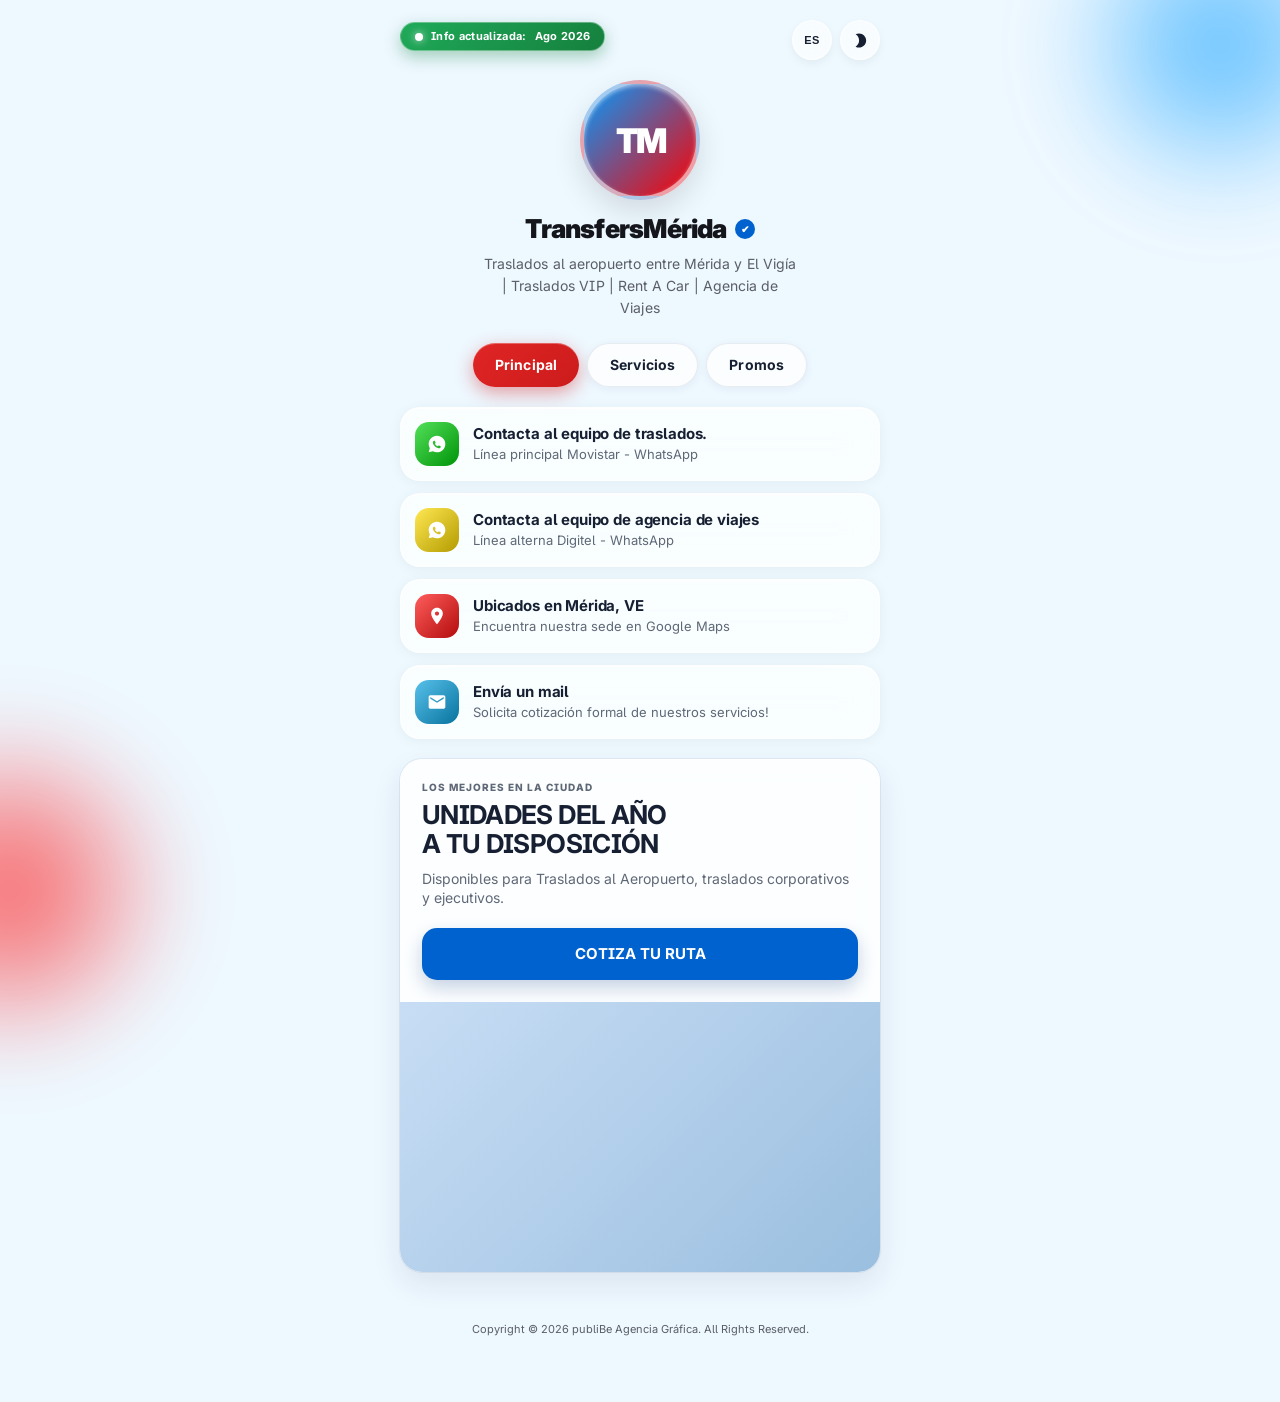
==== commit 610f7dc3: "Sin footer en landing, bordes y admin agencia" ====
--- a/index.html
+++ b/index.html
@@ -501,14 +501,14 @@
     .slideshow-banner .sld-img { position: absolute; inset: 0; width: 100%; height: 100%; object-fit: cover; }
     .slide-img-wrapper img, .slideshow-banner img { object-fit: cover; object-position: center; }
     /* tarjetas */
-    .slide-card { border-radius: 22px; border: 1px solid rgba(255,255,255,.9); box-shadow: 0 12px 30px rgba(0,30,80,.09); transition: transform .35s var(--tm-ease), box-shadow .35s var(--tm-ease); }
+    .slide-card { border-radius: 22px; border: 0; box-shadow: 0 12px 30px rgba(0,30,80,.09), 0 0 0 1px rgba(0,30,80,.06); transition: transform .35s var(--tm-ease), box-shadow .35s var(--tm-ease); }
     .slide-card:hover { box-shadow: 0 20px 44px rgba(0,30,80,.16); }
     .slide-content { padding: 22px; }
     .slide-title { font-weight: 800; letter-spacing: -0.025em; }
     /* botones: tamaño estándar */
     .pill-btn { min-height: 44px; padding: 11px 22px; font-weight: 700; font-size: 14px; line-height: 1.2; display: inline-flex; align-items: center; justify-content: center; }
     .pill-btn.primary { background: linear-gradient(135deg,#e02525,var(--tm-red)); box-shadow: 0 6px 18px rgba(204,27,27,.4), inset 0 1px 0 rgba(255,255,255,.3); }
-    .pill-btn.secondary { background: rgba(255,255,255,.75); border: 1px solid rgba(255,255,255,.95); box-shadow: 0 2px 10px rgba(0,30,80,.06); }
+    .pill-btn.secondary { background: rgba(255,255,255,.75); border: 1px solid rgba(0,30,80,.08); box-shadow: 0 2px 10px rgba(0,30,80,.06); }
     body.dark-mode .pill-btn.secondary { background: rgba(0,0,0,.3); border-color: rgba(255,255,255,.12); }
     .pill-btn.secondary:hover { background: #fff; transform: translateY(-1px); }
     body.dark-mode .pill-btn.secondary:hover { background: rgba(255,255,255,.12); }
@@ -546,8 +546,8 @@
     .ftr.compact .ftr-in { max-width: 520px; }
   </style>
 
-<link rel="stylesheet" href="assets/footer.css"></head>
-<body data-header="home">
+</head>
+<body>
   <div class="texture"></div>
   <main class="app" id="mainApp">
     <button class="theme-toggle" id="themeToggleBtn" onclick="toggleTheme()" aria-label="Cambiar Tema"><svg xmlns="http://www.w3.org/2000/svg" viewBox="0 0 24 24" width="17" height="17" fill="currentColor" style="display:block;"><path d="M10 2c-1.82 0-3.53.5-5 1.35C7.99 5.08 10 8.3 10 12s-2.01 6.92-5 8.65C6.47 21.5 8.18 22 10 22c5.52 0 10-4.48 10-10S15.52 2 10 2z"></path></svg></button>
@@ -2411,5 +2411,5 @@
 
     applyLang(appData.lang || 'es');
     openTab('principal');
-  </script><script src="data/catalogo.js"></script><script src="assets/header.js"></script>
+  </script><script src="data/catalogo.js"></script>
 </body></html>
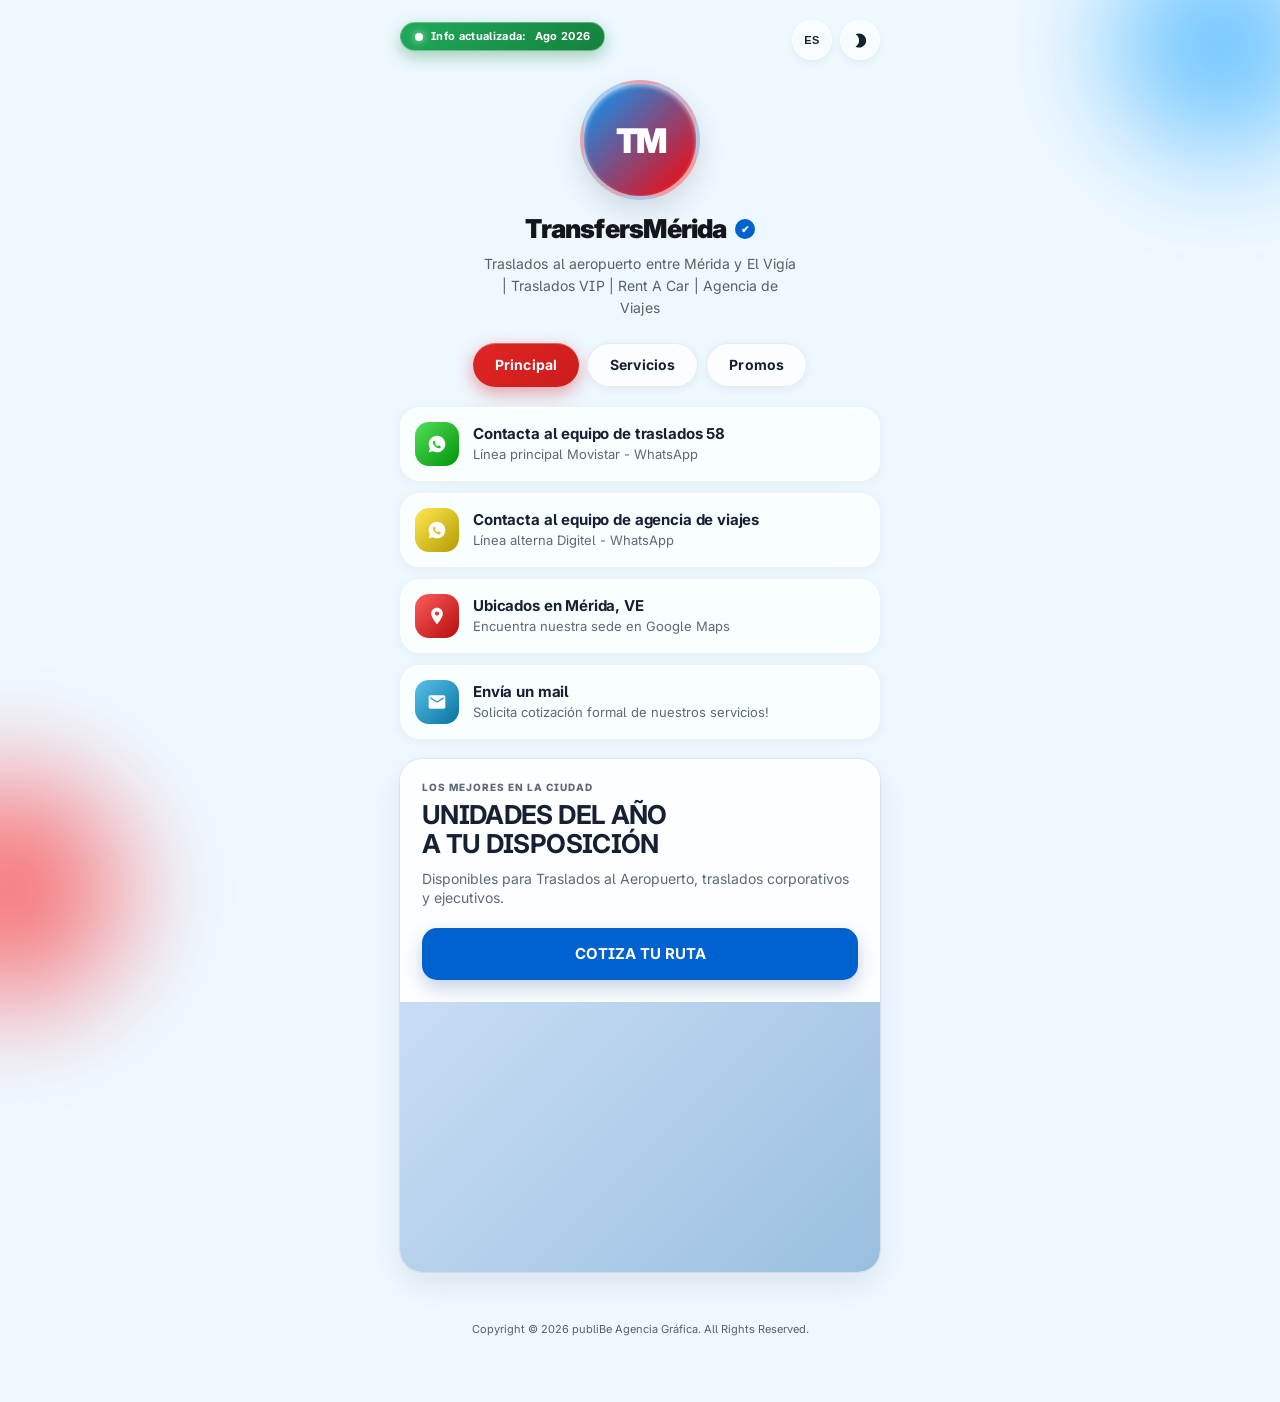
==== commit 853dfb9a: "Actualización del landing desde el editor" ====
--- a/index.html
+++ b/index.html
@@ -695,6 +695,7 @@
     </div>
   </div>
 
+  <script src="assets/publish.js"></script>
   <script>
     // Copia fiel de este archivo tal como llegó, tomada antes de que el script toque nada.
     // La usa "Descargar archivo para publicar": a esta copia solo se le cambian los datos.
@@ -839,7 +840,7 @@
     const TEMPLATES = {"restaurantes": {"theme": {"isDark": false, "bgLight": "#F1F8FF", "bgDark": "#0A1428", "orb1": "#C1443C", "orb2": "#F2790A", "accent": "#C1443C", "badgeBg": "rgba(10,20,40,0.6)", "badgeColor": "#FFFFFF", "promoBg": "#C1443C", "promoColor": "#ffffff", "promoText": "<b>Promo activa</b><br><small style=\"font-size:12px;font-weight:normal;color:inherit;\">Válida por tiempo limitado</small>", "fontPair": "inter"}, "profile": {"name": "Mi Restaurante", "desc": "Sabores que enamoran, en el corazón de la ciudad.", "descColorLight": null, "descColorDark": null, "avatar": "https://placehold.co/200x200/C1443C/FFFFFF?text=LOGO", "date": "Ago 2026", "name_i18n": {"en": "My Restaurant", "fr": "Mon Restaurant", "it": "Il Mio Ristorante", "ar": "مطعمي", "zh": "我的餐厅"}, "desc_i18n": {"en": "Flavors you'll fall in love with, in the heart of the city.", "fr": "Des saveurs à tomber, au cœur de la ville.", "it": "Sapori che conquistano, nel cuore della città.", "ar": "نكهات تأسر القلوب، في قلب المدينة.", "zh": "城市中心，令人心动的美味。"}}, "tabOrder": ["principal", "menu", "promos"], "tabNames": {"principal": "Principal", "menu": "Menú", "promos": "Promos"}, "blocks_principal": [{"id": "lnk001", "type": "link", "title": "Escríbenos por WhatsApp", "sub": "Respuesta rápida y atención personalizada", "url": "https://wa.me/1234567890", "icon": "fa-brands fa-whatsapp", "color": "linear-gradient(135deg, #25d366, #128c4e)", "title_i18n": {"en": "Message us on WhatsApp", "fr": "Écrivez-nous sur WhatsApp", "it": "Scrivici su WhatsApp", "ar": "راسلنا عبر واتساب", "zh": "通过WhatsApp联系我们"}, "sub_i18n": {"en": "Fast response and personalized service", "fr": "Réponse rapide et service personnalisé", "it": "Risposta rapida e assistenza personalizzata", "ar": "رد سريع وخدمة شخصية", "zh": "快速回复，个性化服务"}}, {"id": "lnk002", "type": "link", "title": "Encuéntranos en el mapa", "sub": "Visita nuestra sede principal", "url": "https://maps.google.com", "icon": "fa-solid fa-location-dot", "color": "linear-gradient(135deg, #f5a623, #e07d10)", "title_i18n": {"en": "Find us on the map", "fr": "Retrouvez-nous sur la carte", "it": "Trovaci sulla mappa", "ar": "اعثر علينا على الخريطة", "zh": "在地图上找到我们"}, "sub_i18n": {"en": "Visit our main location", "fr": "Visitez notre siège principal", "it": "Visita la nostra sede principale", "ar": "قم بزيارة مقرنا الرئيسي", "zh": "访问我们的总部"}}, {"id": "lnk003", "type": "link", "title": "Síguenos en Instagram", "sub": "Contenido y novedades todos los días", "url": "https://instagram.com", "icon": "fa-brands fa-instagram", "color": "linear-gradient(135deg, #f09433, #dc2743, #bc1888)", "title_i18n": {"en": "Follow us on Instagram", "fr": "Suivez-nous sur Instagram", "it": "Seguici su Instagram", "ar": "تابعنا على إنستغرام", "zh": "在Instagram上关注我们"}, "sub_i18n": {"en": "New content every day", "fr": "Du contenu tous les jours", "it": "Contenuti nuovi ogni giorno", "ar": "محتوى جديد كل يوم", "zh": "每日更新内容"}}, {"id": "lnk004", "type": "link", "title": "Escríbenos un correo", "sub": "Para consultas y cotizaciones formales", "url": "mailto:hola@empresa.com", "icon": "fa-solid fa-envelope", "color": "linear-gradient(135deg, #0B84FF, #F2790A)", "title_i18n": {"en": "Send us an email", "fr": "Envoyez-nous un e-mail", "it": "Scrivici una email", "ar": "راسلنا عبر البريد الإلكتروني", "zh": "给我们发邮件"}, "sub_i18n": {"en": "For inquiries and formal quotes", "fr": "Pour toute demande ou devis officiel", "it": "Per richieste e preventivi ufficiali", "ar": "للاستفسارات وطلبات الأسعار الرسمية", "zh": "咨询与正式报价"}}, {"id": "cta001", "type": "cta", "badge": "BIENVENIDA", "title": "IMPULSA TU<br>NEGOCIO HOY", "desc": "Soluciones a tu medida.", "btn": "CONTÁCTANOS →", "url": "https://wa.me/1234567890", "img": "https://placehold.co/600x250/C1443C/FFFFFF?text=Banner+Bienvenida", "color": "#C1443C", "badge_i18n": {"en": "WELCOME", "fr": "BIENVENUE", "it": "BENVENUTO", "ar": "مرحباً", "zh": "欢迎"}, "title_i18n": {"en": "GROW YOUR<br>BUSINESS TODAY", "fr": "DÉVELOPPEZ VOTRE<br>ACTIVITÉ DÈS AUJOURD'HUI", "it": "FAI CRESCERE LA TUA<br>ATTIVITÀ OGGI", "ar": "طوّر عملك<br>اليوم", "zh": "今天就<br>发展您的业务"}, "desc_i18n": {"en": "Solutions tailored to you.", "fr": "Des solutions sur mesure.", "it": "Soluzioni su misura per te.", "ar": "حلول مصممة خصيصاً لك.", "zh": "为您量身定制的解决方案。"}, "btn_i18n": {"en": "CONTACT US →", "fr": "CONTACTEZ-NOUS →", "it": "CONTATTACI →", "ar": "تواصل معنا ←", "zh": "联系我们 →"}}], "blocks_menu": [{"id": "mnu001", "type": "cta", "badge": "MENÚ", "title": "PLATOS<br>DESTACADOS", "desc": "Descubre nuestras especialidades de la casa.", "btn": "VER MENÚ →", "url": "#", "img": "https://placehold.co/600x250/C1443C/FFFFFF?text=Menu+Destacado", "color": "#C1443C", "badge_i18n": {"en": "MENU", "fr": "MENU", "it": "MENÙ", "ar": "القائمة", "zh": "菜单"}, "title_i18n": {"en": "FEATURED<br>DISHES", "fr": "PLATS<br>VEDETTES", "it": "PIATTI<br>IN EVIDENZA", "ar": "أطباق<br>مميزة", "zh": "特色<br>菜品"}, "desc_i18n": {"en": "Discover our house specialties.", "fr": "Découvrez nos spécialités maison.", "it": "Scopri le nostre specialità della casa.", "ar": "اكتشف أطباقنا المميزة.", "zh": "探索我们的招牌美食。"}, "btn_i18n": {"en": "VIEW MENU →", "fr": "VOIR LE MENU →", "it": "VEDI MENÙ →", "ar": "عرض القائمة ←", "zh": "查看菜单 →"}}, {"id": "mnu002", "type": "cta", "badge": "HORARIO", "title": "ABIERTO<br>TODOS LOS DÍAS", "desc": "Martes a domingo, 12:00 PM a 10:00 PM.", "btn": "RESERVAR →", "url": "https://wa.me/1234567890", "img": "https://placehold.co/600x250/F2790A/FFFFFF?text=Horario", "color": "#F2790A", "badge_i18n": {"en": "HOURS", "fr": "HORAIRES", "it": "ORARI", "ar": "ساعات العمل", "zh": "营业时间"}, "title_i18n": {"en": "OPEN<br>EVERY DAY", "fr": "OUVERT<br>TOUS LES JOURS", "it": "APERTO<br>TUTTI I GIORNI", "ar": "مفتوح<br>يومياً", "zh": "每日<br>营业"}, "desc_i18n": {"en": "Tuesday to Sunday, 12:00 PM to 10:00 PM.", "fr": "Du mardi au dimanche, de 12h00 à 22h00.", "it": "Da martedì a domenica, dalle 12:00 alle 22:00.", "ar": "من الثلاثاء إلى الأحد، من 12:00 ظهراً حتى 10:00 مساءً.", "zh": "周二至周日，中午12点至晚上10点。"}, "btn_i18n": {"en": "BOOK NOW →", "fr": "RÉSERVER →", "it": "PRENOTA →", "ar": "احجز الآن ←", "zh": "立即预订 →"}}], "blocks_promos": [{"id": "ptxt001", "type": "text", "content": "<b>Promo activa</b><br><small style=\"font-size:12px;font-weight:normal;color:inherit;\">Válida por tiempo limitado</small>", "bgColor": "#C1443C", "textColor": "#ffffff", "content_i18n": {"en": "<b>Active promo</b><br><small style=\"font-size:12px;font-weight:normal;color:inherit;\">Limited time only</small>", "fr": "<b>Promo en cours</b><br><small style=\"font-size:12px;font-weight:normal;color:inherit;\">Durée limitée</small>", "it": "<b>Promo attiva</b><br><small style=\"font-size:12px;font-weight:normal;color:inherit;\">Per tempo limitato</small>", "ar": "<b>عرض نشط</b><br><small style=\"font-size:12px;font-weight:normal;color:inherit;\">لفترة محدودة</small>", "zh": "<b>限时优惠</b><br><small style=\"font-size:12px;font-weight:normal;color:inherit;\">仅限一段时间</small>"}}, {"id": "prm001", "type": "promo", "isPromo": true, "leftText": "PLATO DEL DÍA", "rightText": "20% OFF", "desc": "Válido de lunes a jueves, solo en almuerzo.", "btn": "RESERVAR MESA →", "url": "https://wa.me/1234567890", "color": "#C1443C", "img": "https://placehold.co/600x250/F2790A/FFFFFF?text=Promo", "leftText_i18n": {"en": "DISH OF THE DAY", "fr": "PLAT DU JOUR", "it": "PIATTO DEL GIORNO", "ar": "طبق اليوم", "zh": "每日特餐"}, "rightText_i18n": {"en": "20% OFF", "fr": "-20%", "it": "-20%", "ar": "خصم 20%", "zh": "8折优惠"}, "desc_i18n": {"en": "Valid Monday to Thursday, lunch only.", "fr": "Valable du lundi au jeudi, uniquement le midi.", "it": "Valido dal lunedì al giovedì, solo a pranzo.", "ar": "ساري من الاثنين إلى الخميس، لوجبة الغداء فقط.", "zh": "周一至周四午餐时段有效。"}, "btn_i18n": {"en": "BOOK A TABLE →", "fr": "RÉSERVER UNE TABLE →", "it": "PRENOTA UN TAVOLO →", "ar": "احجز طاولة ←", "zh": "预订餐桌 →"}}], "tabNames_i18n": {"en": {"principal": "Home", "menu": "Menu", "promos": "Deals"}, "fr": {"principal": "Accueil", "menu": "Menu", "promos": "Promos"}, "it": {"principal": "Home", "menu": "Menù", "promos": "Offerte"}, "ar": {"principal": "الرئيسية", "menu": "القائمة", "promos": "العروض"}, "zh": {"principal": "首页", "menu": "菜单", "promos": "优惠"}}}, "servicios_profesionales": {"theme": {"isDark": false, "bgLight": "#F1F8FF", "bgDark": "#0A1428", "orb1": "#0B84FF", "orb2": "#17C3A2", "accent": "#0B84FF", "badgeBg": "rgba(10,20,40,0.6)", "badgeColor": "#FFFFFF", "promoBg": "#0B84FF", "promoColor": "#ffffff", "promoText": "<b>Promo activa</b><br><small style=\"font-size:12px;font-weight:normal;color:inherit;\">Válida por tiempo limitado</small>", "fontPair": "inter"}, "profile": {"name": "Mi Consultora", "desc": "Asesoría profesional para hacer crecer tu negocio.", "descColorLight": null, "descColorDark": null, "avatar": "https://placehold.co/200x200/0B84FF/FFFFFF?text=LOGO", "date": "Ago 2026", "name_i18n": {"en": "My Consulting Firm", "fr": "Mon Cabinet de Conseil", "it": "La Mia Società di Consulenza", "ar": "شركتي الاستشارية", "zh": "我的咨询公司"}, "desc_i18n": {"en": "Professional advice to grow your business.", "fr": "Un accompagnement professionnel pour développer votre entreprise.", "it": "Consulenza professionale per far crescere la tua attività.", "ar": "استشارات احترافية لتنمية عملك.", "zh": "专业咨询，助力业务增长。"}}, "tabOrder": ["principal", "servicios", "promos"], "tabNames": {"principal": "Principal", "servicios": "Servicios", "promos": "Promos"}, "blocks_principal": [{"id": "lnk001", "type": "link", "title": "Escríbenos por WhatsApp", "sub": "Respuesta rápida y atención personalizada", "url": "https://wa.me/1234567890", "icon": "fa-brands fa-whatsapp", "color": "linear-gradient(135deg, #25d366, #128c4e)", "title_i18n": {"en": "Message us on WhatsApp", "fr": "Écrivez-nous sur WhatsApp", "it": "Scrivici su WhatsApp", "ar": "راسلنا عبر واتساب", "zh": "通过WhatsApp联系我们"}, "sub_i18n": {"en": "Fast response and personalized service", "fr": "Réponse rapide et service personnalisé", "it": "Risposta rapida e assistenza personalizzata", "ar": "رد سريع وخدمة شخصية", "zh": "快速回复，个性化服务"}}, {"id": "lnk002", "type": "link", "title": "Encuéntranos en el mapa", "sub": "Visita nuestra sede principal", "url": "https://maps.google.com", "icon": "fa-solid fa-location-dot", "color": "linear-gradient(135deg, #f5a623, #e07d10)", "title_i18n": {"en": "Find us on the map", "fr": "Retrouvez-nous sur la carte", "it": "Trovaci sulla mappa", "ar": "اعثر علينا على الخريطة", "zh": "在地图上找到我们"}, "sub_i18n": {"en": "Visit our main location", "fr": "Visitez notre siège principal", "it": "Visita la nostra sede principale", "ar": "قم بزيارة مقرنا الرئيسي", "zh": "访问我们的总部"}}, {"id": "lnk003", "type": "link", "title": "Síguenos en Instagram", "sub": "Contenido y novedades todos los días", "url": "https://instagram.com", "icon": "fa-brands fa-instagram", "color": "linear-gradient(135deg, #f09433, #dc2743, #bc1888)", "title_i18n": {"en": "Follow us on Instagram", "fr": "Suivez-nous sur Instagram", "it": "Seguici su Instagram", "ar": "تابعنا على إنستغرام", "zh": "在Instagram上关注我们"}, "sub_i18n": {"en": "New content every day", "fr": "Du contenu tous les jours", "it": "Contenuti nuovi ogni giorno", "ar": "محتوى جديد كل يوم", "zh": "每日更新内容"}}, {"id": "lnk004", "type": "link", "title": "Escríbenos un correo", "sub": "Para consultas y cotizaciones formales", "url": "mailto:hola@empresa.com", "icon": "fa-solid fa-envelope", "color": "linear-gradient(135deg, #0B84FF, #F2790A)", "title_i18n": {"en": "Send us an email", "fr": "Envoyez-nous un e-mail", "it": "Scrivici una email", "ar": "راسلنا عبر البريد الإلكتروني", "zh": "给我们发邮件"}, "sub_i18n": {"en": "For inquiries and formal quotes", "fr": "Pour toute demande ou devis officiel", "it": "Per richieste e preventivi ufficiali", "ar": "للاستفسارات وطلبات الأسعار الرسمية", "zh": "咨询与正式报价"}}, {"id": "cta001", "type": "cta", "badge": "BIENVENIDA", "title": "IMPULSA TU<br>NEGOCIO HOY", "desc": "Soluciones a tu medida.", "btn": "CONTÁCTANOS →", "url": "https://wa.me/1234567890", "img": "https://placehold.co/600x250/0B84FF/FFFFFF?text=Banner+Bienvenida", "color": "#0B84FF", "badge_i18n": {"en": "WELCOME", "fr": "BIENVENUE", "it": "BENVENUTO", "ar": "مرحباً", "zh": "欢迎"}, "title_i18n": {"en": "GROW YOUR<br>BUSINESS TODAY", "fr": "DÉVELOPPEZ VOTRE<br>ACTIVITÉ DÈS AUJOURD'HUI", "it": "FAI CRESCERE LA TUA<br>ATTIVITÀ OGGI", "ar": "طوّر عملك<br>اليوم", "zh": "今天就<br>发展您的业务"}, "desc_i18n": {"en": "Solutions tailored to you.", "fr": "Des solutions sur mesure.", "it": "Soluzioni su misura per te.", "ar": "حلول مصممة خصيصاً لك.", "zh": "为您量身定制的解决方案。"}, "btn_i18n": {"en": "CONTACT US →", "fr": "CONTACTEZ-NOUS →", "it": "CONTATTACI →", "ar": "تواصل معنا ←", "zh": "联系我们 →"}}], "blocks_servicios": [{"id": "srv001", "type": "cta", "badge": "SERVICIOS", "title": "¿QUÉ<br>OFRECEMOS?", "desc": "Consultoría, contabilidad y asesoría legal.", "btn": "VER MÁS →", "url": "#", "img": "https://placehold.co/600x250/0B84FF/FFFFFF?text=Servicios", "color": "#0B84FF", "badge_i18n": {"en": "SERVICES", "fr": "SERVICES", "it": "SERVIZI", "ar": "الخدمات", "zh": "服务"}, "title_i18n": {"en": "WHAT WE<br>OFFER", "fr": "NOTRE<br>OFFRE", "it": "COSA<br>OFFRIAMO", "ar": "ماذا<br>نقدم؟", "zh": "我们的<br>服务"}, "desc_i18n": {"en": "Consulting, accounting and legal advice.", "fr": "Conseil, comptabilité et assistance juridique.", "it": "Consulenza, contabilità e assistenza legale.", "ar": "استشارات ومحاسبة واستشارات قانونية.", "zh": "咨询、会计与法律服务。"}, "btn_i18n": {"en": "SEE MORE →", "fr": "VOIR PLUS →", "it": "SCOPRI DI PIÙ →", "ar": "عرض المزيد ←", "zh": "查看更多 →"}}, {"id": "srv002", "type": "cta", "badge": "AGENDA", "title": "RESERVA TU<br>CITA", "desc": "Agenda una consulta con nuestro equipo.", "btn": "AGENDAR →", "url": "https://wa.me/1234567890", "img": "https://placehold.co/600x250/17C3A2/FFFFFF?text=Agenda", "color": "#17C3A2", "badge_i18n": {"en": "SCHEDULE", "fr": "AGENDA", "it": "AGENDA", "ar": "الحجز", "zh": "预约"}, "title_i18n": {"en": "BOOK YOUR<br>APPOINTMENT", "fr": "RÉSERVEZ VOTRE<br>RENDEZ-VOUS", "it": "PRENOTA IL TUO<br>APPUNTAMENTO", "ar": "احجز<br>موعدك", "zh": "预约<br>咨询"}, "desc_i18n": {"en": "Schedule a consultation with our team.", "fr": "Planifiez une consultation avec notre équipe.", "it": "Prenota una consulenza con il nostro team.", "ar": "احجز استشارة مع فريقنا.", "zh": "与我们的团队预约咨询。"}, "btn_i18n": {"en": "SCHEDULE →", "fr": "PLANIFIER →", "it": "PRENOTA →", "ar": "احجز ←", "zh": "立即预约 →"}}], "blocks_promos": [{"id": "ptxt001", "type": "text", "content": "<b>Promo activa</b><br><small style=\"font-size:12px;font-weight:normal;color:inherit;\">Válida por tiempo limitado</small>", "bgColor": "#0B84FF", "textColor": "#ffffff", "content_i18n": {"en": "<b>Active promo</b><br><small style=\"font-size:12px;font-weight:normal;color:inherit;\">Limited time only</small>", "fr": "<b>Promo en cours</b><br><small style=\"font-size:12px;font-weight:normal;color:inherit;\">Durée limitée</small>", "it": "<b>Promo attiva</b><br><small style=\"font-size:12px;font-weight:normal;color:inherit;\">Per tempo limitato</small>", "ar": "<b>عرض نشط</b><br><small style=\"font-size:12px;font-weight:normal;color:inherit;\">لفترة محدودة</small>", "zh": "<b>限时优惠</b><br><small style=\"font-size:12px;font-weight:normal;color:inherit;\">仅限一段时间</small>"}}, {"id": "prm001", "type": "promo", "isPromo": true, "leftText": "PRIMERA CONSULTA", "rightText": "GRATIS", "desc": "Agenda tu primera asesoría sin costo.", "btn": "AGENDAR AHORA →", "url": "https://wa.me/1234567890", "color": "#0B84FF", "img": "https://placehold.co/600x250/17C3A2/FFFFFF?text=Promo", "leftText_i18n": {"en": "FIRST CONSULTATION", "fr": "PREMIÈRE CONSULTATION", "it": "PRIMA CONSULENZA", "ar": "أول استشارة", "zh": "首次咨询"}, "rightText_i18n": {"en": "FREE", "fr": "GRATUIT", "it": "GRATIS", "ar": "مجاناً", "zh": "免费"}, "desc_i18n": {"en": "Schedule your first consultation at no cost.", "fr": "Réservez votre première consultation gratuite.", "it": "Prenota la tua prima consulenza gratuita.", "ar": "احجز أول استشارة لك مجاناً.", "zh": "预约首次免费咨询。"}, "btn_i18n": {"en": "SCHEDULE NOW →", "fr": "RÉSERVER MAINTENANT →", "it": "PRENOTA ORA →", "ar": "احجز الآن ←", "zh": "立即预约 →"}}], "tabNames_i18n": {"en": {"principal": "Home", "servicios": "Services", "promos": "Deals"}, "fr": {"principal": "Accueil", "servicios": "Services", "promos": "Promos"}, "it": {"principal": "Home", "servicios": "Servizi", "promos": "Offerte"}, "ar": {"principal": "الرئيسية", "servicios": "الخدمات", "promos": "العروض"}, "zh": {"principal": "首页", "servicios": "服务", "promos": "优惠"}}}, "hoteles": {"theme": {"isDark": false, "bgLight": "#F1F8FF", "bgDark": "#0A1428", "orb1": "#17C3A2", "orb2": "#0B84FF", "accent": "#17C3A2", "badgeBg": "rgba(10,20,40,0.6)", "badgeColor": "#FFFFFF", "promoBg": "#17C3A2", "promoColor": "#ffffff", "promoText": "<b>Promo activa</b><br><small style=\"font-size:12px;font-weight:normal;color:inherit;\">Válida por tiempo limitado</small>", "fontPair": "inter"}, "profile": {"name": "Mi Hotel", "desc": "Tu descanso, nuestra prioridad.", "descColorLight": null, "descColorDark": null, "avatar": "https://placehold.co/200x200/17C3A2/FFFFFF?text=LOGO", "date": "Ago 2026", "name_i18n": {"en": "My Hotel", "fr": "Mon Hôtel", "it": "Il Mio Hotel", "ar": "فندقي", "zh": "我的酒店"}, "desc_i18n": {"en": "Your rest, our priority.", "fr": "Votre repos, notre priorité.", "it": "Il tuo riposo, la nostra priorità.", "ar": "راحتك أولويتنا.", "zh": "您的休憩，我们的首要任务。"}}, "tabOrder": ["principal", "habitaciones", "promos"], "tabNames": {"principal": "Principal", "habitaciones": "Habitaciones", "promos": "Promos"}, "blocks_principal": [{"id": "lnk001", "type": "link", "title": "Escríbenos por WhatsApp", "sub": "Respuesta rápida y atención personalizada", "url": "https://wa.me/1234567890", "icon": "fa-brands fa-whatsapp", "color": "linear-gradient(135deg, #25d366, #128c4e)", "title_i18n": {"en": "Message us on WhatsApp", "fr": "Écrivez-nous sur WhatsApp", "it": "Scrivici su WhatsApp", "ar": "راسلنا عبر واتساب", "zh": "通过WhatsApp联系我们"}, "sub_i18n": {"en": "Fast response and personalized service", "fr": "Réponse rapide et service personnalisé", "it": "Risposta rapida e assistenza personalizzata", "ar": "رد سريع وخدمة شخصية", "zh": "快速回复，个性化服务"}}, {"id": "lnk002", "type": "link", "title": "Encuéntranos en el mapa", "sub": "Visita nuestra sede principal", "url": "https://maps.google.com", "icon": "fa-solid fa-location-dot", "color": "linear-gradient(135deg, #f5a623, #e07d10)", "title_i18n": {"en": "Find us on the map", "fr": "Retrouvez-nous sur la carte", "it": "Trovaci sulla mappa", "ar": "اعثر علينا على الخريطة", "zh": "在地图上找到我们"}, "sub_i18n": {"en": "Visit our main location", "fr": "Visitez notre siège principal", "it": "Visita la nostra sede principale", "ar": "قم بزيارة مقرنا الرئيسي", "zh": "访问我们的总部"}}, {"id": "lnk003", "type": "link", "title": "Síguenos en Instagram", "sub": "Contenido y novedades todos los días", "url": "https://instagram.com", "icon": "fa-brands fa-instagram", "color": "linear-gradient(135deg, #f09433, #dc2743, #bc1888)", "title_i18n": {"en": "Follow us on Instagram", "fr": "Suivez-nous sur Instagram", "it": "Seguici su Instagram", "ar": "تابعنا على إنستغرام", "zh": "在Instagram上关注我们"}, "sub_i18n": {"en": "New content every day", "fr": "Du contenu tous les jours", "it": "Contenuti nuovi ogni giorno", "ar": "محتوى جديد كل يوم", "zh": "每日更新内容"}}, {"id": "lnk004", "type": "link", "title": "Escríbenos un correo", "sub": "Para consultas y cotizaciones formales", "url": "mailto:hola@empresa.com", "icon": "fa-solid fa-envelope", "color": "linear-gradient(135deg, #0B84FF, #F2790A)", "title_i18n": {"en": "Send us an email", "fr": "Envoyez-nous un e-mail", "it": "Scrivici una email", "ar": "راسلنا عبر البريد الإلكتروني", "zh": "给我们发邮件"}, "sub_i18n": {"en": "For inquiries and formal quotes", "fr": "Pour toute demande ou devis officiel", "it": "Per richieste e preventivi ufficiali", "ar": "للاستفسارات وطلبات الأسعار الرسمية", "zh": "咨询与正式报价"}}, {"id": "cta001", "type": "cta", "badge": "BIENVENIDA", "title": "IMPULSA TU<br>NEGOCIO HOY", "desc": "Soluciones a tu medida.", "btn": "CONTÁCTANOS →", "url": "https://wa.me/1234567890", "img": "https://placehold.co/600x250/17C3A2/FFFFFF?text=Banner+Bienvenida", "color": "#17C3A2", "badge_i18n": {"en": "WELCOME", "fr": "BIENVENUE", "it": "BENVENUTO", "ar": "مرحباً", "zh": "欢迎"}, "title_i18n": {"en": "GROW YOUR<br>BUSINESS TODAY", "fr": "DÉVELOPPEZ VOTRE<br>ACTIVITÉ DÈS AUJOURD'HUI", "it": "FAI CRESCERE LA TUA<br>ATTIVITÀ OGGI", "ar": "طوّر عملك<br>اليوم", "zh": "今天就<br>发展您的业务"}, "desc_i18n": {"en": "Solutions tailored to you.", "fr": "Des solutions sur mesure.", "it": "Soluzioni su misura per te.", "ar": "حلول مصممة خصيصاً لك.", "zh": "为您量身定制的解决方案。"}, "btn_i18n": {"en": "CONTACT US →", "fr": "CONTACTEZ-NOUS →", "it": "CONTATTACI →", "ar": "تواصل معنا ←", "zh": "联系我们 →"}}], "blocks_habitaciones": [{"id": "hab001", "type": "cta", "badge": "HABITACIONES", "title": "TIPOS DE<br>HABITACIÓN", "desc": "Estándar, superior y suite — para cada necesidad.", "btn": "VER TARIFAS →", "url": "#", "img": "https://placehold.co/600x250/17C3A2/FFFFFF?text=Habitaciones", "color": "#17C3A2", "badge_i18n": {"en": "ROOMS", "fr": "CHAMBRES", "it": "CAMERE", "ar": "الغرف", "zh": "客房"}, "title_i18n": {"en": "ROOM<br>TYPES", "fr": "TYPES DE<br>CHAMBRES", "it": "TIPI DI<br>CAMERA", "ar": "أنواع<br>الغرف", "zh": "房型<br>介绍"}, "desc_i18n": {"en": "Standard, superior and suite — for every need.", "fr": "Standard, supérieure et suite — pour tous les besoins.", "it": "Standard, superior e suite — per ogni esigenza.", "ar": "غرف عادية ومتميزة وأجنحة — لكل احتياج.", "zh": "标准房、高级房与套房，满足各种需求。"}, "btn_i18n": {"en": "VIEW RATES →", "fr": "VOIR LES TARIFS →", "it": "VEDI TARIFFE →", "ar": "عرض الأسعار ←", "zh": "查看价格 →"}}, {"id": "hab002", "type": "cta", "badge": "GALERÍA", "title": "CONOCE<br>NUESTRO HOTEL", "desc": "Instalaciones, piscina y áreas comunes.", "btn": "VER FOTOS →", "url": "https://instagram.com", "img": "https://placehold.co/600x250/0B84FF/FFFFFF?text=Galeria", "color": "#0B84FF", "badge_i18n": {"en": "GALLERY", "fr": "GALERIE", "it": "GALLERIA", "ar": "معرض الصور", "zh": "图库"}, "title_i18n": {"en": "DISCOVER<br>OUR HOTEL", "fr": "DÉCOUVREZ<br>NOTRE HÔTEL", "it": "SCOPRI IL<br>NOSTRO HOTEL", "ar": "تعرّف على<br>فندقنا", "zh": "探索<br>我们的酒店"}, "desc_i18n": {"en": "Facilities, pool and common areas.", "fr": "Installations, piscine et espaces communs.", "it": "Strutture, piscina e aree comuni.", "ar": "المرافق وحمام السباحة والمناطق المشتركة.", "zh": "设施、泳池及公共区域。"}, "btn_i18n": {"en": "VIEW PHOTOS →", "fr": "VOIR LES PHOTOS →", "it": "VEDI FOTO →", "ar": "عرض الصور ←", "zh": "查看照片 →"}}], "blocks_promos": [{"id": "ptxt001", "type": "text", "content": "<b>Promo activa</b><br><small style=\"font-size:12px;font-weight:normal;color:inherit;\">Válida por tiempo limitado</small>", "bgColor": "#17C3A2", "textColor": "#ffffff", "content_i18n": {"en": "<b>Active promo</b><br><small style=\"font-size:12px;font-weight:normal;color:inherit;\">Limited time only</small>", "fr": "<b>Promo en cours</b><br><small style=\"font-size:12px;font-weight:normal;color:inherit;\">Durée limitée</small>", "it": "<b>Promo attiva</b><br><small style=\"font-size:12px;font-weight:normal;color:inherit;\">Per tempo limitato</small>", "ar": "<b>عرض نشط</b><br><small style=\"font-size:12px;font-weight:normal;color:inherit;\">لفترة محدودة</small>", "zh": "<b>限时优惠</b><br><small style=\"font-size:12px;font-weight:normal;color:inherit;\">仅限一段时间</small>"}}, {"id": "prm001", "type": "promo", "isPromo": true, "leftText": "RESERVA ANTICIPADA", "rightText": "15% OFF", "desc": "Reserva con 30 días de anticipación y ahorra.", "btn": "RESERVAR AHORA →", "url": "https://wa.me/1234567890", "color": "#17C3A2", "img": "https://placehold.co/600x250/0B84FF/FFFFFF?text=Promo", "leftText_i18n": {"en": "ADVANCE BOOKING", "fr": "RÉSERVATION ANTICIPÉE", "it": "PRENOTAZIONE ANTICIPATA", "ar": "الحجز المبكر", "zh": "提前预订"}, "rightText_i18n": {"en": "15% OFF", "fr": "-15%", "it": "-15%", "ar": "خصم 15%", "zh": "85折优惠"}, "desc_i18n": {"en": "Book 30 days in advance and save.", "fr": "Réservez 30 jours à l'avance et économisez.", "it": "Prenota con 30 giorni di anticipo e risparmia.", "ar": "احجز قبل 30 يوماً ووفّر.", "zh": "提前30天预订即可享受优惠。"}, "btn_i18n": {"en": "BOOK NOW →", "fr": "RÉSERVER MAINTENANT →", "it": "PRENOTA ORA →", "ar": "احجز الآن ←", "zh": "立即预订 →"}}], "tabNames_i18n": {"en": {"principal": "Home", "habitaciones": "Rooms", "promos": "Deals"}, "fr": {"principal": "Accueil", "habitaciones": "Chambres", "promos": "Promos"}, "it": {"principal": "Home", "habitaciones": "Camere", "promos": "Offerte"}, "ar": {"principal": "الرئيسية", "habitaciones": "الغرف", "promos": "العروض"}, "zh": {"principal": "首页", "habitaciones": "客房", "promos": "优惠"}}}, "talleres_mecanicos": {"theme": {"isDark": false, "bgLight": "#F1F8FF", "bgDark": "#0A1428", "orb1": "#F2790A", "orb2": "#C1443C", "accent": "#F2790A", "badgeBg": "rgba(10,20,40,0.6)", "badgeColor": "#FFFFFF", "promoBg": "#F2790A", "promoColor": "#ffffff", "promoText": "<b>Promo activa</b><br><small style=\"font-size:12px;font-weight:normal;color:inherit;\">Válida por tiempo limitado</small>", "fontPair": "inter"}, "profile": {"name": "Mi Taller", "desc": "Tu vehículo en las mejores manos.", "descColorLight": null, "descColorDark": null, "avatar": "https://placehold.co/200x200/F2790A/FFFFFF?text=LOGO", "date": "Ago 2026", "name_i18n": {"en": "My Auto Shop", "fr": "Mon Garage", "it": "La Mia Officina", "ar": "ورشتي", "zh": "我的汽修厂"}, "desc_i18n": {"en": "Your vehicle in the best hands.", "fr": "Votre véhicule entre les meilleures mains.", "it": "Il tuo veicolo nelle mani migliori.", "ar": "سيارتك في أيدٍ أمينة.", "zh": "值得信赖的爱车养护。"}}, "tabOrder": ["principal", "servicios", "promos"], "tabNames": {"principal": "Principal", "servicios": "Servicios", "promos": "Promos"}, "blocks_principal": [{"id": "lnk001", "type": "link", "title": "Escríbenos por WhatsApp", "sub": "Respuesta rápida y atención personalizada", "url": "https://wa.me/1234567890", "icon": "fa-brands fa-whatsapp", "color": "linear-gradient(135deg, #25d366, #128c4e)", "title_i18n": {"en": "Message us on WhatsApp", "fr": "Écrivez-nous sur WhatsApp", "it": "Scrivici su WhatsApp", "ar": "راسلنا عبر واتساب", "zh": "通过WhatsApp联系我们"}, "sub_i18n": {"en": "Fast response and personalized service", "fr": "Réponse rapide et service personnalisé", "it": "Risposta rapida e assistenza personalizzata", "ar": "رد سريع وخدمة شخصية", "zh": "快速回复，个性化服务"}}, {"id": "lnk002", "type": "link", "title": "Encuéntranos en el mapa", "sub": "Visita nuestra sede principal", "url": "https://maps.google.com", "icon": "fa-solid fa-location-dot", "color": "linear-gradient(135deg, #f5a623, #e07d10)", "title_i18n": {"en": "Find us on the map", "fr": "Retrouvez-nous sur la carte", "it": "Trovaci sulla mappa", "ar": "اعثر علينا على الخريطة", "zh": "在地图上找到我们"}, "sub_i18n": {"en": "Visit our main location", "fr": "Visitez notre siège principal", "it": "Visita la nostra sede principale", "ar": "قم بزيارة مقرنا الرئيسي", "zh": "访问我们的总部"}}, {"id": "lnk003", "type": "link", "title": "Síguenos en Instagram", "sub": "Contenido y novedades todos los días", "url": "https://instagram.com", "icon": "fa-brands fa-instagram", "color": "linear-gradient(135deg, #f09433, #dc2743, #bc1888)", "title_i18n": {"en": "Follow us on Instagram", "fr": "Suivez-nous sur Instagram", "it": "Seguici su Instagram", "ar": "تابعنا على إنستغرام", "zh": "在Instagram上关注我们"}, "sub_i18n": {"en": "New content every day", "fr": "Du contenu tous les jours", "it": "Contenuti nuovi ogni giorno", "ar": "محتوى جديد كل يوم", "zh": "每日更新内容"}}, {"id": "lnk004", "type": "link", "title": "Escríbenos un correo", "sub": "Para consultas y cotizaciones formales", "url": "mailto:hola@empresa.com", "icon": "fa-solid fa-envelope", "color": "linear-gradient(135deg, #0B84FF, #F2790A)", "title_i18n": {"en": "Send us an email", "fr": "Envoyez-nous un e-mail", "it": "Scrivici una email", "ar": "راسلنا عبر البريد الإلكتروني", "zh": "给我们发邮件"}, "sub_i18n": {"en": "For inquiries and formal quotes", "fr": "Pour toute demande ou devis officiel", "it": "Per richieste e preventivi ufficiali", "ar": "للاستفسارات وطلبات الأسعار الرسمية", "zh": "咨询与正式报价"}}, {"id": "cta001", "type": "cta", "badge": "BIENVENIDA", "title": "IMPULSA TU<br>NEGOCIO HOY", "desc": "Soluciones a tu medida.", "btn": "CONTÁCTANOS →", "url": "https://wa.me/1234567890", "img": "https://placehold.co/600x250/F2790A/FFFFFF?text=Banner+Bienvenida", "color": "#F2790A", "badge_i18n": {"en": "WELCOME", "fr": "BIENVENUE", "it": "BENVENUTO", "ar": "مرحباً", "zh": "欢迎"}, "title_i18n": {"en": "GROW YOUR<br>BUSINESS TODAY", "fr": "DÉVELOPPEZ VOTRE<br>ACTIVITÉ DÈS AUJOURD'HUI", "it": "FAI CRESCERE LA TUA<br>ATTIVITÀ OGGI", "ar": "طوّر عملك<br>اليوم", "zh": "今天就<br>发展您的业务"}, "desc_i18n": {"en": "Solutions tailored to you.", "fr": "Des solutions sur mesure.", "it": "Soluzioni su misura per te.", "ar": "حلول مصممة خصيصاً لك.", "zh": "为您量身定制的解决方案。"}, "btn_i18n": {"en": "CONTACT US →", "fr": "CONTACTEZ-NOUS →", "it": "CONTATTACI →", "ar": "تواصل معنا ←", "zh": "联系我们 →"}}], "blocks_servicios": [{"id": "tll001", "type": "cta", "badge": "SERVICIOS", "title": "CAMBIO DE<br>ACEITE Y MÁS", "desc": "Diagnóstico, frenos, suspensión y más.", "btn": "VER SERVICIOS →", "url": "#", "img": "https://placehold.co/600x250/F2790A/FFFFFF?text=Servicios+Taller", "color": "#F2790A", "badge_i18n": {"en": "SERVICES", "fr": "SERVICES", "it": "SERVIZI", "ar": "الخدمات", "zh": "服务"}, "title_i18n": {"en": "OIL CHANGE<br>AND MORE", "fr": "VIDANGE<br>ET PLUS ENCORE", "it": "CAMBIO<br>OLIO E ALTRO", "ar": "تغيير الزيت<br>وخدمات أخرى", "zh": "机油更换<br>及更多服务"}, "desc_i18n": {"en": "Diagnostics, brakes, suspension and more.", "fr": "Diagnostic, freins, suspension et plus.", "it": "Diagnosi, freni, sospensioni e altro.", "ar": "الفحص والفرامل ونظام التعليق والمزيد.", "zh": "故障诊断、刹车、悬挂系统及更多服务。"}, "btn_i18n": {"en": "VIEW SERVICES →", "fr": "VOIR LES SERVICES →", "it": "VEDI SERVIZI →", "ar": "عرض الخدمات ←", "zh": "查看服务 →"}}, {"id": "tll002", "type": "cta", "badge": "CITAS", "title": "AGENDA TU<br>REVISIÓN", "desc": "Trae tu vehículo sin esperas.", "btn": "AGENDAR →", "url": "https://wa.me/1234567890", "img": "https://placehold.co/600x250/C1443C/FFFFFF?text=Agenda+Taller", "color": "#C1443C", "badge_i18n": {"en": "APPOINTMENTS", "fr": "RENDEZ-VOUS", "it": "APPUNTAMENTI", "ar": "المواعيد", "zh": "预约"}, "title_i18n": {"en": "SCHEDULE YOUR<br>INSPECTION", "fr": "PLANIFIEZ VOTRE<br>RÉVISION", "it": "PRENOTA LA TUA<br>REVISIONE", "ar": "احجز موعد<br>الفحص", "zh": "预约<br>车辆检修"}, "desc_i18n": {"en": "Bring your vehicle in with no waiting.", "fr": "Apportez votre véhicule sans attente.", "it": "Porta il tuo veicolo senza attese.", "ar": "أحضر سيارتك دون انتظار.", "zh": "无需等待，随到随修。"}, "btn_i18n": {"en": "SCHEDULE →", "fr": "PLANIFIER →", "it": "PRENOTA →", "ar": "احجز ←", "zh": "立即预约 →"}}], "blocks_promos": [{"id": "ptxt001", "type": "text", "content": "<b>Promo activa</b><br><small style=\"font-size:12px;font-weight:normal;color:inherit;\">Válida por tiempo limitado</small>", "bgColor": "#F2790A", "textColor": "#ffffff", "content_i18n": {"en": "<b>Active promo</b><br><small style=\"font-size:12px;font-weight:normal;color:inherit;\">Limited time only</small>", "fr": "<b>Promo en cours</b><br><small style=\"font-size:12px;font-weight:normal;color:inherit;\">Durée limitée</small>", "it": "<b>Promo attiva</b><br><small style=\"font-size:12px;font-weight:normal;color:inherit;\">Per tempo limitato</small>", "ar": "<b>عرض نشط</b><br><small style=\"font-size:12px;font-weight:normal;color:inherit;\">لفترة محدودة</small>", "zh": "<b>限时优惠</b><br><small style=\"font-size:12px;font-weight:normal;color:inherit;\">仅限一段时间</small>"}}, {"id": "prm001", "type": "promo", "isPromo": true, "leftText": "REVISIÓN GENERAL", "rightText": "10% OFF", "desc": "Diagnóstico completo con descuento este mes.", "btn": "AGENDAR AHORA →", "url": "https://wa.me/1234567890", "color": "#F2790A", "img": "https://placehold.co/600x250/C1443C/FFFFFF?text=Promo", "leftText_i18n": {"en": "GENERAL INSPECTION", "fr": "RÉVISION GÉNÉRALE", "it": "REVISIONE GENERALE", "ar": "الفحص الشامل", "zh": "全面检修"}, "rightText_i18n": {"en": "10% OFF", "fr": "-10%", "it": "-10%", "ar": "خصم 10%", "zh": "9折优惠"}, "desc_i18n": {"en": "Full diagnostics at a discount this month.", "fr": "Diagnostic complet à prix réduit ce mois-ci.", "it": "Diagnosi completa scontata questo mese.", "ar": "فحص شامل بخصم خاص هذا الشهر.", "zh": "本月全面检测享优惠价。"}, "btn_i18n": {"en": "SCHEDULE NOW →", "fr": "RÉSERVER MAINTENANT →", "it": "PRENOTA ORA →", "ar": "احجز الآن ←", "zh": "立即预约 →"}}], "tabNames_i18n": {"en": {"principal": "Home", "servicios": "Services", "promos": "Deals"}, "fr": {"principal": "Accueil", "servicios": "Services", "promos": "Promos"}, "it": {"principal": "Home", "servicios": "Servizi", "promos": "Offerte"}, "ar": {"principal": "الرئيسية", "servicios": "الخدمات", "promos": "العروض"}, "zh": {"principal": "首页", "servicios": "服务", "promos": "优惠"}}}, "agencias_de_viaje": {"theme": {"isDark": false, "bgLight": "#F1F8FF", "bgDark": "#0A1428", "orb1": "#0B84FF", "orb2": "#F4D53E", "accent": "#0B84FF", "badgeBg": "rgba(10,20,40,0.6)", "badgeColor": "#FFFFFF", "promoBg": "#0B84FF", "promoColor": "#ffffff", "promoText": "<b>Promo activa</b><br><small style=\"font-size:12px;font-weight:normal;color:inherit;\">Válida por tiempo limitado</small>", "fontPair": "inter"}, "profile": {"name": "Mi Agencia de Viajes", "desc": "Tu próxima aventura empieza aquí.", "descColorLight": null, "descColorDark": null, "avatar": "https://placehold.co/200x200/0B84FF/FFFFFF?text=LOGO", "date": "Ago 2026", "name_i18n": {"en": "My Travel Agency", "fr": "Mon Agence de Voyages", "it": "La Mia Agenzia di Viaggi", "ar": "وكالة السفر الخاصة بي", "zh": "我的旅行社"}, "desc_i18n": {"en": "Your next adventure starts here.", "fr": "Votre prochaine aventure commence ici.", "it": "La tua prossima avventura inizia qui.", "ar": "مغامرتك القادمة تبدأ هنا.", "zh": "您的下一场冒险，由此开始。"}}, "tabOrder": ["principal", "paquetes", "promos"], "tabNames": {"principal": "Principal", "paquetes": "Paquetes", "promos": "Promos"}, "blocks_principal": [{"id": "lnk001", "type": "link", "title": "Escríbenos por WhatsApp", "sub": "Respuesta rápida y atención personalizada", "url": "https://wa.me/1234567890", "icon": "fa-brands fa-whatsapp", "color": "linear-gradient(135deg, #25d366, #128c4e)", "title_i18n": {"en": "Message us on WhatsApp", "fr": "Écrivez-nous sur WhatsApp", "it": "Scrivici su WhatsApp", "ar": "راسلنا عبر واتساب", "zh": "通过WhatsApp联系我们"}, "sub_i18n": {"en": "Fast response and personalized service", "fr": "Réponse rapide et service personnalisé", "it": "Risposta rapida e assistenza personalizzata", "ar": "رد سريع وخدمة شخصية", "zh": "快速回复，个性化服务"}}, {"id": "lnk002", "type": "link", "title": "Encuéntranos en el mapa", "sub": "Visita nuestra sede principal", "url": "https://maps.google.com", "icon": "fa-solid fa-location-dot", "color": "linear-gradient(135deg, #f5a623, #e07d10)", "title_i18n": {"en": "Find us on the map", "fr": "Retrouvez-nous sur la carte", "it": "Trovaci sulla mappa", "ar": "اعثر علينا على الخريطة", "zh": "在地图上找到我们"}, "sub_i18n": {"en": "Visit our main location", "fr": "Visitez notre siège principal", "it": "Visita la nostra sede principale", "ar": "قم بزيارة مقرنا الرئيسي", "zh": "访问我们的总部"}}, {"id": "lnk003", "type": "link", "title": "Síguenos en Instagram", "sub": "Contenido y novedades todos los días", "url": "https://instagram.com", "icon": "fa-brands fa-instagram", "color": "linear-gradient(135deg, #f09433, #dc2743, #bc1888)", "title_i18n": {"en": "Follow us on Instagram", "fr": "Suivez-nous sur Instagram", "it": "Seguici su Instagram", "ar": "تابعنا على إنستغرام", "zh": "在Instagram上关注我们"}, "sub_i18n": {"en": "New content every day", "fr": "Du contenu tous les jours", "it": "Contenuti nuovi ogni giorno", "ar": "محتوى جديد كل يوم", "zh": "每日更新内容"}}, {"id": "lnk004", "type": "link", "title": "Escríbenos un correo", "sub": "Para consultas y cotizaciones formales", "url": "mailto:hola@empresa.com", "icon": "fa-solid fa-envelope", "color": "linear-gradient(135deg, #0B84FF, #F2790A)", "title_i18n": {"en": "Send us an email", "fr": "Envoyez-nous un e-mail", "it": "Scrivici una email", "ar": "راسلنا عبر البريد الإلكتروني", "zh": "给我们发邮件"}, "sub_i18n": {"en": "For inquiries and formal quotes", "fr": "Pour toute demande ou devis officiel", "it": "Per richieste e preventivi ufficiali", "ar": "للاستفسارات وطلبات الأسعار الرسمية", "zh": "咨询与正式报价"}}, {"id": "cta001", "type": "cta", "badge": "BIENVENIDA", "title": "IMPULSA TU<br>NEGOCIO HOY", "desc": "Soluciones a tu medida.", "btn": "CONTÁCTANOS →", "url": "https://wa.me/1234567890", "img": "https://placehold.co/600x250/0B84FF/FFFFFF?text=Banner+Bienvenida", "color": "#0B84FF", "badge_i18n": {"en": "WELCOME", "fr": "BIENVENUE", "it": "BENVENUTO", "ar": "مرحباً", "zh": "欢迎"}, "title_i18n": {"en": "GROW YOUR<br>BUSINESS TODAY", "fr": "DÉVELOPPEZ VOTRE<br>ACTIVITÉ DÈS AUJOURD'HUI", "it": "FAI CRESCERE LA TUA<br>ATTIVITÀ OGGI", "ar": "طوّر عملك<br>اليوم", "zh": "今天就<br>发展您的业务"}, "desc_i18n": {"en": "Solutions tailored to you.", "fr": "Des solutions sur mesure.", "it": "Soluzioni su misura per te.", "ar": "حلول مصممة خصيصاً لك.", "zh": "为您量身定制的解决方案。"}, "btn_i18n": {"en": "CONTACT US →", "fr": "CONTACTEZ-NOUS →", "it": "CONTATTACI →", "ar": "تواصل معنا ←", "zh": "联系我们 →"}}], "blocks_paquetes": [{"id": "pkg001", "type": "cta", "badge": "PAQUETES", "title": "DESTINOS<br>DESTACADOS", "desc": "Playa, montaña y ciudad — arma tu viaje ideal.", "btn": "VER PAQUETES →", "url": "#", "img": "https://placehold.co/600x250/0B84FF/FFFFFF?text=Paquetes", "color": "#0B84FF", "badge_i18n": {"en": "PACKAGES", "fr": "FORFAITS", "it": "PACCHETTI", "ar": "الباقات", "zh": "套餐"}, "title_i18n": {"en": "FEATURED<br>DESTINATIONS", "fr": "DESTINATIONS<br>VEDETTES", "it": "DESTINAZIONI<br>IN EVIDENZA", "ar": "وجهات<br>مميزة", "zh": "热门<br>目的地"}, "desc_i18n": {"en": "Beach, mountains and city — build your ideal trip.", "fr": "Plage, montagne et ville — créez le voyage idéal.", "it": "Mare, montagna e città — crea il tuo viaggio ideale.", "ar": "شاطئ وجبل ومدينة — صمم رحلتك المثالية.", "zh": "海滨、山川、都市——打造您的理想之旅。"}, "btn_i18n": {"en": "VIEW PACKAGES →", "fr": "VOIR LES FORFAITS →", "it": "VEDI PACCHETTI →", "ar": "عرض الباقات ←", "zh": "查看套餐 →"}}, {"id": "pkg002", "type": "cta", "badge": "COTIZA", "title": "PIDE TU<br>COTIZACIÓN", "desc": "Cuéntanos tu destino soñado.", "btn": "COTIZAR →", "url": "https://wa.me/1234567890", "img": "https://placehold.co/600x250/F4D53E/FFFFFF?text=Cotizar", "color": "#F4D53E", "badge_i18n": {"en": "GET A QUOTE", "fr": "DEVIS", "it": "PREVENTIVO", "ar": "اطلب عرض سعر", "zh": "获取报价"}, "title_i18n": {"en": "REQUEST YOUR<br>QUOTE", "fr": "DEMANDEZ VOTRE<br>DEVIS", "it": "RICHIEDI IL TUO<br>PREVENTIVO", "ar": "اطلب<br>عرض سعرك", "zh": "获取您的<br>专属报价"}, "desc_i18n": {"en": "Tell us your dream destination.", "fr": "Parlez-nous de votre destination de rêve.", "it": "Raccontaci la tua destinazione da sogno.", "ar": "أخبرنا عن وجهة أحلامك.", "zh": "告诉我们您梦想的目的地。"}, "btn_i18n": {"en": "GET QUOTE →", "fr": "DEMANDER UN DEVIS →", "it": "RICHIEDI PREVENTIVO →", "ar": "اطلب عرض سعر ←", "zh": "获取报价 →"}}], "blocks_promos": [{"id": "ptxt001", "type": "text", "content": "<b>Promo activa</b><br><small style=\"font-size:12px;font-weight:normal;color:inherit;\">Válida por tiempo limitado</small>", "bgColor": "#0B84FF", "textColor": "#ffffff", "content_i18n": {"en": "<b>Active promo</b><br><small style=\"font-size:12px;font-weight:normal;color:inherit;\">Limited time only</small>", "fr": "<b>Promo en cours</b><br><small style=\"font-size:12px;font-weight:normal;color:inherit;\">Durée limitée</small>", "it": "<b>Promo attiva</b><br><small style=\"font-size:12px;font-weight:normal;color:inherit;\">Per tempo limitato</small>", "ar": "<b>عرض نشط</b><br><small style=\"font-size:12px;font-weight:normal;color:inherit;\">لفترة محدودة</small>", "zh": "<b>限时优惠</b><br><small style=\"font-size:12px;font-weight:normal;color:inherit;\">仅限一段时间</small>"}}, {"id": "prm001", "type": "promo", "isPromo": true, "leftText": "TEMPORADA BAJA", "rightText": "25% OFF", "desc": "Precios especiales en fechas seleccionadas.", "btn": "COTIZAR AHORA →", "url": "https://wa.me/1234567890", "color": "#0B84FF", "img": "https://placehold.co/600x250/F4D53E/FFFFFF?text=Promo", "leftText_i18n": {"en": "LOW SEASON", "fr": "BASSE SAISON", "it": "BASSA STAGIONE", "ar": "الموسم المنخفض", "zh": "淡季优惠"}, "rightText_i18n": {"en": "25% OFF", "fr": "-25%", "it": "-25%", "ar": "خصم 25%", "zh": "75折优惠"}, "desc_i18n": {"en": "Special prices on selected dates.", "fr": "Tarifs spéciaux à certaines dates.", "it": "Prezzi speciali in date selezionate.", "ar": "أسعار خاصة في تواريخ محددة.", "zh": "指定日期特惠价格。"}, "btn_i18n": {"en": "GET QUOTE NOW →", "fr": "DEVIS IMMÉDIAT →", "it": "PREVENTIVO ORA →", "ar": "اطلب عرض السعر الآن ←", "zh": "立即获取报价 →"}}], "tabNames_i18n": {"en": {"principal": "Home", "paquetes": "Packages", "promos": "Deals"}, "fr": {"principal": "Accueil", "paquetes": "Forfaits", "promos": "Promos"}, "it": {"principal": "Home", "paquetes": "Pacchetti", "promos": "Offerte"}, "ar": {"principal": "الرئيسية", "paquetes": "الباقات", "promos": "العروض"}, "zh": {"principal": "首页", "paquetes": "套餐", "promos": "优惠"}}}, "transporte_traslados": {"theme": {"isDark": false, "bgLight": "#F1F8FF", "bgDark": "#0A1428", "orb1": "#0B84FF", "orb2": "#17C3A2", "accent": "#0B84FF", "badgeBg": "rgba(10,20,40,0.6)", "badgeColor": "#FFFFFF", "promoBg": "#0B84FF", "promoColor": "#ffffff", "promoText": "<b>Promo activa</b><br><small style=\"font-size:12px;font-weight:normal;color:inherit;\">Válida por tiempo limitado</small>", "fontPair": "inter"}, "profile": {"name": "Mi Transporte", "desc": "Traslados seguros, puntuales y cómodos.", "descColorLight": null, "descColorDark": null, "avatar": "https://placehold.co/200x200/0B84FF/FFFFFF?text=LOGO", "date": "Ago 2026", "name_i18n": {"en": "My Transport Service", "fr": "Mon Service de Transport", "it": "Il Mio Servizio di Trasporto", "ar": "خدمة النقل الخاصة بي", "zh": "我的运输公司"}, "desc_i18n": {"en": "Safe, punctual and comfortable transfers.", "fr": "Des trajets sûrs, ponctuels et confortables.", "it": "Trasferimenti sicuri, puntuali e comodi.", "ar": "تنقلات آمنة ومريحة وفي الوقت المحدد.", "zh": "安全、准时、舒适的接送服务。"}}, "tabOrder": ["principal", "rutas", "promos"], "tabNames": {"principal": "Principal", "rutas": "Rutas", "promos": "Promos"}, "blocks_principal": [{"id": "lnk001", "type": "link", "title": "Escríbenos por WhatsApp", "sub": "Respuesta rápida y atención personalizada", "url": "https://wa.me/1234567890", "icon": "fa-brands fa-whatsapp", "color": "linear-gradient(135deg, #25d366, #128c4e)", "title_i18n": {"en": "Message us on WhatsApp", "fr": "Écrivez-nous sur WhatsApp", "it": "Scrivici su WhatsApp", "ar": "راسلنا عبر واتساب", "zh": "通过WhatsApp联系我们"}, "sub_i18n": {"en": "Fast response and personalized service", "fr": "Réponse rapide et service personnalisé", "it": "Risposta rapida e assistenza personalizzata", "ar": "رد سريع وخدمة شخصية", "zh": "快速回复，个性化服务"}}, {"id": "lnk002", "type": "link", "title": "Encuéntranos en el mapa", "sub": "Visita nuestra sede principal", "url": "https://maps.google.com", "icon": "fa-solid fa-location-dot", "color": "linear-gradient(135deg, #f5a623, #e07d10)", "title_i18n": {"en": "Find us on the map", "fr": "Retrouvez-nous sur la carte", "it": "Trovaci sulla mappa", "ar": "اعثر علينا على الخريطة", "zh": "在地图上找到我们"}, "sub_i18n": {"en": "Visit our main location", "fr": "Visitez notre siège principal", "it": "Visita la nostra sede principale", "ar": "قم بزيارة مقرنا الرئيسي", "zh": "访问我们的总部"}}, {"id": "lnk003", "type": "link", "title": "Síguenos en Instagram", "sub": "Contenido y novedades todos los días", "url": "https://instagram.com", "icon": "fa-brands fa-instagram", "color": "linear-gradient(135deg, #f09433, #dc2743, #bc1888)", "title_i18n": {"en": "Follow us on Instagram", "fr": "Suivez-nous sur Instagram", "it": "Seguici su Instagram", "ar": "تابعنا على إنستغرام", "zh": "在Instagram上关注我们"}, "sub_i18n": {"en": "New content every day", "fr": "Du contenu tous les jours", "it": "Contenuti nuovi ogni giorno", "ar": "محتوى جديد كل يوم", "zh": "每日更新内容"}}, {"id": "lnk004", "type": "link", "title": "Escríbenos un correo", "sub": "Para consultas y cotizaciones formales", "url": "mailto:hola@empresa.com", "icon": "fa-solid fa-envelope", "color": "linear-gradient(135deg, #0B84FF, #F2790A)", "title_i18n": {"en": "Send us an email", "fr": "Envoyez-nous un e-mail", "it": "Scrivici una email", "ar": "راسلنا عبر البريد الإلكتروني", "zh": "给我们发邮件"}, "sub_i18n": {"en": "For inquiries and formal quotes", "fr": "Pour toute demande ou devis officiel", "it": "Per richieste e preventivi ufficiali", "ar": "للاستفسارات وطلبات الأسعار الرسمية", "zh": "咨询与正式报价"}}, {"id": "cta001", "type": "cta", "badge": "BIENVENIDA", "title": "IMPULSA TU<br>NEGOCIO HOY", "desc": "Soluciones a tu medida.", "btn": "CONTÁCTANOS →", "url": "https://wa.me/1234567890", "img": "https://placehold.co/600x250/0B84FF/FFFFFF?text=Banner+Bienvenida", "color": "#0B84FF", "badge_i18n": {"en": "WELCOME", "fr": "BIENVENUE", "it": "BENVENUTO", "ar": "مرحباً", "zh": "欢迎"}, "title_i18n": {"en": "GROW YOUR<br>BUSINESS TODAY", "fr": "DÉVELOPPEZ VOTRE<br>ACTIVITÉ DÈS AUJOURD'HUI", "it": "FAI CRESCERE LA TUA<br>ATTIVITÀ OGGI", "ar": "طوّر عملك<br>اليوم", "zh": "今天就<br>发展您的业务"}, "desc_i18n": {"en": "Solutions tailored to you.", "fr": "Des solutions sur mesure.", "it": "Soluzioni su misura per te.", "ar": "حلول مصممة خصيصاً لك.", "zh": "为您量身定制的解决方案。"}, "btn_i18n": {"en": "CONTACT US →", "fr": "CONTACTEZ-NOUS →", "it": "CONTATTACI →", "ar": "تواصل معنا ←", "zh": "联系我们 →"}}], "blocks_rutas": [{"id": "rt001", "type": "cta", "badge": "RUTAS", "title": "RUTAS Y<br>TARIFAS", "desc": "Aeropuerto, ciudad y traslados especiales.", "btn": "VER RUTAS →", "url": "#", "img": "https://placehold.co/600x250/0B84FF/FFFFFF?text=Rutas", "color": "#0B84FF", "badge_i18n": {"en": "ROUTES", "fr": "ITINÉRAIRES", "it": "PERCORSI", "ar": "المسارات", "zh": "路线"}, "title_i18n": {"en": "ROUTES AND<br>RATES", "fr": "ITINÉRAIRES ET<br>TARIFS", "it": "PERCORSI E<br>TARIFFE", "ar": "المسارات<br>والأسعار", "zh": "路线与<br>价格"}, "desc_i18n": {"en": "Airport, city and special transfers.", "fr": "Aéroport, ville et trajets spéciaux.", "it": "Aeroporto, città e trasferimenti speciali.", "ar": "المطار والمدينة والتنقلات الخاصة.", "zh": "机场、市内及特殊接送服务。"}, "btn_i18n": {"en": "VIEW ROUTES →", "fr": "VOIR LES ITINÉRAIRES →", "it": "VEDI PERCORSI →", "ar": "عرض المسارات ←", "zh": "查看路线 →"}}, {"id": "rt002", "type": "cta", "badge": "RESERVA", "title": "RESERVA TU<br>TRASLADO", "desc": "Confirmación inmediata por WhatsApp.", "btn": "RESERVAR →", "url": "https://wa.me/1234567890", "img": "https://placehold.co/600x250/17C3A2/FFFFFF?text=Reserva", "color": "#17C3A2", "badge_i18n": {"en": "BOOKING", "fr": "RÉSERVATION", "it": "PRENOTAZIONE", "ar": "الحجز", "zh": "预订"}, "title_i18n": {"en": "BOOK YOUR<br>TRANSFER", "fr": "RÉSERVEZ VOTRE<br>TRAJET", "it": "PRENOTA IL TUO<br>TRASFERIMENTO", "ar": "احجز<br>رحلتك", "zh": "预订<br>接送服务"}, "desc_i18n": {"en": "Instant confirmation via WhatsApp.", "fr": "Confirmation immédiate par WhatsApp.", "it": "Conferma immediata su WhatsApp.", "ar": "تأكيد فوري عبر واتساب.", "zh": "WhatsApp即时确认。"}, "btn_i18n": {"en": "BOOK NOW →", "fr": "RÉSERVER →", "it": "PRENOTA →", "ar": "احجز الآن ←", "zh": "立即预订 →"}}], "blocks_promos": [{"id": "ptxt001", "type": "text", "content": "<b>Promo activa</b><br><small style=\"font-size:12px;font-weight:normal;color:inherit;\">Válida por tiempo limitado</small>", "bgColor": "#0B84FF", "textColor": "#ffffff", "content_i18n": {"en": "<b>Active promo</b><br><small style=\"font-size:12px;font-weight:normal;color:inherit;\">Limited time only</small>", "fr": "<b>Promo en cours</b><br><small style=\"font-size:12px;font-weight:normal;color:inherit;\">Durée limitée</small>", "it": "<b>Promo attiva</b><br><small style=\"font-size:12px;font-weight:normal;color:inherit;\">Per tempo limitato</small>", "ar": "<b>عرض نشط</b><br><small style=\"font-size:12px;font-weight:normal;color:inherit;\">لفترة محدودة</small>", "zh": "<b>限时优惠</b><br><small style=\"font-size:12px;font-weight:normal;color:inherit;\">仅限一段时间</small>"}}, {"id": "prm001", "type": "promo", "isPromo": true, "leftText": "TRASLADO REDONDO", "rightText": "10% OFF", "desc": "Ida y vuelta con tarifa preferencial.", "btn": "RESERVAR AHORA →", "url": "https://wa.me/1234567890", "color": "#0B84FF", "img": "https://placehold.co/600x250/17C3A2/FFFFFF?text=Promo", "leftText_i18n": {"en": "ROUND TRIP", "fr": "ALLER-RETOUR", "it": "ANDATA E RITORNO", "ar": "رحلة ذهاب وعودة", "zh": "往返接送"}, "rightText_i18n": {"en": "10% OFF", "fr": "-10%", "it": "-10%", "ar": "خصم 10%", "zh": "9折优惠"}, "desc_i18n": {"en": "Round trip at a preferential rate.", "fr": "Aller-retour à tarif préférentiel.", "it": "Andata e ritorno a tariffa agevolata.", "ar": "ذهاب وعودة بسعر تفضيلي.", "zh": "往返优惠价格。"}, "btn_i18n": {"en": "BOOK NOW →", "fr": "RÉSERVER MAINTENANT →", "it": "PRENOTA ORA →", "ar": "احجز الآن ←", "zh": "立即预订 →"}}], "tabNames_i18n": {"en": {"principal": "Home", "rutas": "Routes", "promos": "Deals"}, "fr": {"principal": "Accueil", "rutas": "Itinéraires", "promos": "Promos"}, "it": {"principal": "Home", "rutas": "Percorsi", "promos": "Offerte"}, "ar": {"principal": "الرئيسية", "rutas": "المسارات", "promos": "العروض"}, "zh": {"principal": "首页", "rutas": "路线", "promos": "优惠"}}}, "fotografos": {"theme": {"isDark": false, "bgLight": "#F1F8FF", "bgDark": "#0A1428", "orb1": "#C1443C", "orb2": "#0B84FF", "accent": "#C1443C", "badgeBg": "rgba(10,20,40,0.6)", "badgeColor": "#FFFFFF", "promoBg": "#C1443C", "promoColor": "#ffffff", "promoText": "<b>Promo activa</b><br><small style=\"font-size:12px;font-weight:normal;color:inherit;\">Válida por tiempo limitado</small>", "fontPair": "inter"}, "profile": {"name": "Mi Estudio Fotográfico", "desc": "Capturamos tus momentos más importantes.", "descColorLight": null, "descColorDark": null, "avatar": "https://placehold.co/200x200/C1443C/FFFFFF?text=LOGO", "date": "Ago 2026", "name_i18n": {"en": "My Photography Studio", "fr": "Mon Studio Photo", "it": "Il Mio Studio Fotografico", "ar": "استوديو التصوير الخاص بي", "zh": "我的摄影工作室"}, "desc_i18n": {"en": "We capture your most important moments.", "fr": "Nous capturons vos moments les plus précieux.", "it": "Catturiamo i tuoi momenti più importanti.", "ar": "نوثق أهم لحظاتك.", "zh": "为您珍贵瞬间留影。"}}, "tabOrder": ["principal", "portafolio", "promos"], "tabNames": {"principal": "Principal", "portafolio": "Portafolio", "promos": "Promos"}, "blocks_principal": [{"id": "lnk001", "type": "link", "title": "Escríbenos por WhatsApp", "sub": "Respuesta rápida y atención personalizada", "url": "https://wa.me/1234567890", "icon": "fa-brands fa-whatsapp", "color": "linear-gradient(135deg, #25d366, #128c4e)", "title_i18n": {"en": "Message us on WhatsApp", "fr": "Écrivez-nous sur WhatsApp", "it": "Scrivici su WhatsApp", "ar": "راسلنا عبر واتساب", "zh": "通过WhatsApp联系我们"}, "sub_i18n": {"en": "Fast response and personalized service", "fr": "Réponse rapide et service personnalisé", "it": "Risposta rapida e assistenza personalizzata", "ar": "رد سريع وخدمة شخصية", "zh": "快速回复，个性化服务"}}, {"id": "lnk002", "type": "link", "title": "Encuéntranos en el mapa", "sub": "Visita nuestra sede principal", "url": "https://maps.google.com", "icon": "fa-solid fa-location-dot", "color": "linear-gradient(135deg, #f5a623, #e07d10)", "title_i18n": {"en": "Find us on the map", "fr": "Retrouvez-nous sur la carte", "it": "Trovaci sulla mappa", "ar": "اعثر علينا على الخريطة", "zh": "在地图上找到我们"}, "sub_i18n": {"en": "Visit our main location", "fr": "Visitez notre siège principal", "it": "Visita la nostra sede principale", "ar": "قم بزيارة مقرنا الرئيسي", "zh": "访问我们的总部"}}, {"id": "lnk003", "type": "link", "title": "Síguenos en Instagram", "sub": "Contenido y novedades todos los días", "url": "https://instagram.com", "icon": "fa-brands fa-instagram", "color": "linear-gradient(135deg, #f09433, #dc2743, #bc1888)", "title_i18n": {"en": "Follow us on Instagram", "fr": "Suivez-nous sur Instagram", "it": "Seguici su Instagram", "ar": "تابعنا على إنستغرام", "zh": "在Instagram上关注我们"}, "sub_i18n": {"en": "New content every day", "fr": "Du contenu tous les jours", "it": "Contenuti nuovi ogni giorno", "ar": "محتوى جديد كل يوم", "zh": "每日更新内容"}}, {"id": "lnk004", "type": "link", "title": "Escríbenos un correo", "sub": "Para consultas y cotizaciones formales", "url": "mailto:hola@empresa.com", "icon": "fa-solid fa-envelope", "color": "linear-gradient(135deg, #0B84FF, #F2790A)", "title_i18n": {"en": "Send us an email", "fr": "Envoyez-nous un e-mail", "it": "Scrivici una email", "ar": "راسلنا عبر البريد الإلكتروني", "zh": "给我们发邮件"}, "sub_i18n": {"en": "For inquiries and formal quotes", "fr": "Pour toute demande ou devis officiel", "it": "Per richieste e preventivi ufficiali", "ar": "للاستفسارات وطلبات الأسعار الرسمية", "zh": "咨询与正式报价"}}, {"id": "cta001", "type": "cta", "badge": "BIENVENIDA", "title": "IMPULSA TU<br>NEGOCIO HOY", "desc": "Soluciones a tu medida.", "btn": "CONTÁCTANOS →", "url": "https://wa.me/1234567890", "img": "https://placehold.co/600x250/C1443C/FFFFFF?text=Banner+Bienvenida", "color": "#C1443C", "badge_i18n": {"en": "WELCOME", "fr": "BIENVENUE", "it": "BENVENUTO", "ar": "مرحباً", "zh": "欢迎"}, "title_i18n": {"en": "GROW YOUR<br>BUSINESS TODAY", "fr": "DÉVELOPPEZ VOTRE<br>ACTIVITÉ DÈS AUJOURD'HUI", "it": "FAI CRESCERE LA TUA<br>ATTIVITÀ OGGI", "ar": "طوّر عملك<br>اليوم", "zh": "今天就<br>发展您的业务"}, "desc_i18n": {"en": "Solutions tailored to you.", "fr": "Des solutions sur mesure.", "it": "Soluzioni su misura per te.", "ar": "حلول مصممة خصيصاً لك.", "zh": "为您量身定制的解决方案。"}, "btn_i18n": {"en": "CONTACT US →", "fr": "CONTACTEZ-NOUS →", "it": "CONTATTACI →", "ar": "تواصل معنا ←", "zh": "联系我们 →"}}], "blocks_portafolio": [{"id": "prt001", "type": "cta", "badge": "PORTAFOLIO", "title": "NUESTRO<br>TRABAJO", "desc": "Bodas, retratos y sesiones corporativas.", "btn": "VER GALERÍA →", "url": "https://instagram.com", "img": "https://placehold.co/600x250/C1443C/FFFFFF?text=Portafolio", "color": "#C1443C", "badge_i18n": {"en": "PORTFOLIO", "fr": "PORTFOLIO", "it": "PORTFOLIO", "ar": "معرض الأعمال", "zh": "作品集"}, "title_i18n": {"en": "OUR<br>WORK", "fr": "NOTRE<br>TRAVAIL", "it": "IL NOSTRO<br>LAVORO", "ar": "أعمالنا", "zh": "我们的<br>作品"}, "desc_i18n": {"en": "Weddings, portraits and corporate sessions.", "fr": "Mariages, portraits et séances corporate.", "it": "Matrimoni, ritratti e sessioni aziendali.", "ar": "حفلات الزفاف والصور الشخصية والجلسات التجارية.", "zh": "婚礼、肖像与企业拍摄。"}, "btn_i18n": {"en": "VIEW GALLERY →", "fr": "VOIR LA GALERIE →", "it": "VEDI GALLERIA →", "ar": "عرض المعرض ←", "zh": "查看图库 →"}}, {"id": "prt002", "type": "cta", "badge": "PAQUETES", "title": "SESIONES<br>DISPONIBLES", "desc": "Paquetes desde 1 hora hasta día completo.", "btn": "VER PAQUETES →", "url": "https://wa.me/1234567890", "img": "https://placehold.co/600x250/0B84FF/FFFFFF?text=Paquetes+Foto", "color": "#0B84FF", "badge_i18n": {"en": "PACKAGES", "fr": "FORFAITS", "it": "PACCHETTI", "ar": "الباقات", "zh": "套餐"}, "title_i18n": {"en": "AVAILABLE<br>SESSIONS", "fr": "SÉANCES<br>DISPONIBLES", "it": "SESSIONI<br>DISPONIBILI", "ar": "الجلسات<br>المتاحة", "zh": "可预约<br>拍摄场次"}, "desc_i18n": {"en": "Packages from 1 hour to a full day.", "fr": "Forfaits d'1 heure à une journée complète.", "it": "Pacchetti da 1 ora fino a giornata intera.", "ar": "باقات من ساعة واحدة حتى يوم كامل.", "zh": "从1小时到全天的套餐选择。"}, "btn_i18n": {"en": "VIEW PACKAGES →", "fr": "VOIR LES FORFAITS →", "it": "VEDI PACCHETTI →", "ar": "عرض الباقات ←", "zh": "查看套餐 →"}}], "blocks_promos": [{"id": "ptxt001", "type": "text", "content": "<b>Promo activa</b><br><small style=\"font-size:12px;font-weight:normal;color:inherit;\">Válida por tiempo limitado</small>", "bgColor": "#C1443C", "textColor": "#ffffff", "content_i18n": {"en": "<b>Active promo</b><br><small style=\"font-size:12px;font-weight:normal;color:inherit;\">Limited time only</small>", "fr": "<b>Promo en cours</b><br><small style=\"font-size:12px;font-weight:normal;color:inherit;\">Durée limitée</small>", "it": "<b>Promo attiva</b><br><small style=\"font-size:12px;font-weight:normal;color:inherit;\">Per tempo limitato</small>", "ar": "<b>عرض نشط</b><br><small style=\"font-size:12px;font-weight:normal;color:inherit;\">لفترة محدودة</small>", "zh": "<b>限时优惠</b><br><small style=\"font-size:12px;font-weight:normal;color:inherit;\">仅限一段时间</small>"}}, {"id": "prm001", "type": "promo", "isPromo": true, "leftText": "SESIÓN DE PAREJA", "rightText": "15% OFF", "desc": "Reserva tu sesión este mes con descuento.", "btn": "RESERVAR SESIÓN →", "url": "https://wa.me/1234567890", "color": "#C1443C", "img": "https://placehold.co/600x250/0B84FF/FFFFFF?text=Promo", "leftText_i18n": {"en": "COUPLES SESSION", "fr": "SÉANCE EN COUPLE", "it": "SESSIONE DI COPPIA", "ar": "جلسة تصوير للأزواج", "zh": "情侣写真"}, "rightText_i18n": {"en": "15% OFF", "fr": "-15%", "it": "-15%", "ar": "خصم 15%", "zh": "85折优惠"}, "desc_i18n": {"en": "Book your session this month at a discount.", "fr": "Réservez votre séance ce mois-ci à prix réduit.", "it": "Prenota la tua sessione questo mese con sconto.", "ar": "احجز جلستك هذا الشهر بخصم خاص.", "zh": "本月预约享受折扣优惠。"}, "btn_i18n": {"en": "BOOK SESSION →", "fr": "RÉSERVER UNE SÉANCE →", "it": "PRENOTA SESSIONE →", "ar": "احجز الجلسة ←", "zh": "预约拍摄 →"}}], "tabNames_i18n": {"en": {"principal": "Home", "portafolio": "Portfolio", "promos": "Deals"}, "fr": {"principal": "Accueil", "portafolio": "Portfolio", "promos": "Promos"}, "it": {"principal": "Home", "portafolio": "Portfolio", "promos": "Offerte"}, "ar": {"principal": "الرئيسية", "portafolio": "معرض الأعمال", "promos": "العروض"}, "zh": {"principal": "首页", "portafolio": "作品集", "promos": "优惠"}}}, "belleza_bienestar": {"theme": {"isDark": false, "bgLight": "#F1F8FF", "bgDark": "#0A1428", "orb1": "#17C3A2", "orb2": "#C1443C", "accent": "#17C3A2", "badgeBg": "rgba(10,20,40,0.6)", "badgeColor": "#FFFFFF", "promoBg": "#17C3A2", "promoColor": "#ffffff", "promoText": "<b>Promo activa</b><br><small style=\"font-size:12px;font-weight:normal;color:inherit;\">Válida por tiempo limitado</small>", "fontPair": "inter"}, "profile": {"name": "Mi Salón", "desc": "Belleza y bienestar en un solo lugar.", "descColorLight": null, "descColorDark": null, "avatar": "https://placehold.co/200x200/17C3A2/FFFFFF?text=LOGO", "date": "Ago 2026", "name_i18n": {"en": "My Salon", "fr": "Mon Salon", "it": "Il Mio Salone", "ar": "صالوني", "zh": "我的沙龙"}, "desc_i18n": {"en": "Beauty and wellness under one roof.", "fr": "Beauté et bien-être au même endroit.", "it": "Bellezza e benessere in un unico luogo.", "ar": "الجمال والعناية في مكان واحد.", "zh": "美丽与养生，一站体验。"}}, "tabOrder": ["principal", "servicios", "promos"], "tabNames": {"principal": "Principal", "servicios": "Servicios", "promos": "Promos"}, "blocks_principal": [{"id": "lnk001", "type": "link", "title": "Escríbenos por WhatsApp", "sub": "Respuesta rápida y atención personalizada", "url": "https://wa.me/1234567890", "icon": "fa-brands fa-whatsapp", "color": "linear-gradient(135deg, #25d366, #128c4e)", "title_i18n": {"en": "Message us on WhatsApp", "fr": "Écrivez-nous sur WhatsApp", "it": "Scrivici su WhatsApp", "ar": "راسلنا عبر واتساب", "zh": "通过WhatsApp联系我们"}, "sub_i18n": {"en": "Fast response and personalized service", "fr": "Réponse rapide et service personnalisé", "it": "Risposta rapida e assistenza personalizzata", "ar": "رد سريع وخدمة شخصية", "zh": "快速回复，个性化服务"}}, {"id": "lnk002", "type": "link", "title": "Encuéntranos en el mapa", "sub": "Visita nuestra sede principal", "url": "https://maps.google.com", "icon": "fa-solid fa-location-dot", "color": "linear-gradient(135deg, #f5a623, #e07d10)", "title_i18n": {"en": "Find us on the map", "fr": "Retrouvez-nous sur la carte", "it": "Trovaci sulla mappa", "ar": "اعثر علينا على الخريطة", "zh": "在地图上找到我们"}, "sub_i18n": {"en": "Visit our main location", "fr": "Visitez notre siège principal", "it": "Visita la nostra sede principale", "ar": "قم بزيارة مقرنا الرئيسي", "zh": "访问我们的总部"}}, {"id": "lnk003", "type": "link", "title": "Síguenos en Instagram", "sub": "Contenido y novedades todos los días", "url": "https://instagram.com", "icon": "fa-brands fa-instagram", "color": "linear-gradient(135deg, #f09433, #dc2743, #bc1888)", "title_i18n": {"en": "Follow us on Instagram", "fr": "Suivez-nous sur Instagram", "it": "Seguici su Instagram", "ar": "تابعنا على إنستغرام", "zh": "在Instagram上关注我们"}, "sub_i18n": {"en": "New content every day", "fr": "Du contenu tous les jours", "it": "Contenuti nuovi ogni giorno", "ar": "محتوى جديد كل يوم", "zh": "每日更新内容"}}, {"id": "lnk004", "type": "link", "title": "Escríbenos un correo", "sub": "Para consultas y cotizaciones formales", "url": "mailto:hola@empresa.com", "icon": "fa-solid fa-envelope", "color": "linear-gradient(135deg, #0B84FF, #F2790A)", "title_i18n": {"en": "Send us an email", "fr": "Envoyez-nous un e-mail", "it": "Scrivici una email", "ar": "راسلنا عبر البريد الإلكتروني", "zh": "给我们发邮件"}, "sub_i18n": {"en": "For inquiries and formal quotes", "fr": "Pour toute demande ou devis officiel", "it": "Per richieste e preventivi ufficiali", "ar": "للاستفسارات وطلبات الأسعار الرسمية", "zh": "咨询与正式报价"}}, {"id": "cta001", "type": "cta", "badge": "BIENVENIDA", "title": "IMPULSA TU<br>NEGOCIO HOY", "desc": "Soluciones a tu medida.", "btn": "CONTÁCTANOS →", "url": "https://wa.me/1234567890", "img": "https://placehold.co/600x250/17C3A2/FFFFFF?text=Banner+Bienvenida", "color": "#17C3A2", "badge_i18n": {"en": "WELCOME", "fr": "BIENVENUE", "it": "BENVENUTO", "ar": "مرحباً", "zh": "欢迎"}, "title_i18n": {"en": "GROW YOUR<br>BUSINESS TODAY", "fr": "DÉVELOPPEZ VOTRE<br>ACTIVITÉ DÈS AUJOURD'HUI", "it": "FAI CRESCERE LA TUA<br>ATTIVITÀ OGGI", "ar": "طوّر عملك<br>اليوم", "zh": "今天就<br>发展您的业务"}, "desc_i18n": {"en": "Solutions tailored to you.", "fr": "Des solutions sur mesure.", "it": "Soluzioni su misura per te.", "ar": "حلول مصممة خصيصاً لك.", "zh": "为您量身定制的解决方案。"}, "btn_i18n": {"en": "CONTACT US →", "fr": "CONTACTEZ-NOUS →", "it": "CONTATTACI →", "ar": "تواصل معنا ←", "zh": "联系我们 →"}}], "blocks_servicios": [{"id": "bll001", "type": "cta", "badge": "SERVICIOS", "title": "CORTE, COLOR<br>Y MÁS", "desc": "Servicios de peluquería, spa y estética.", "btn": "VER SERVICIOS →", "url": "#", "img": "https://placehold.co/600x250/17C3A2/FFFFFF?text=Servicios+Salon", "color": "#17C3A2", "badge_i18n": {"en": "SERVICES", "fr": "SERVICES", "it": "SERVIZI", "ar": "الخدمات", "zh": "服务"}, "title_i18n": {"en": "HAIRCUT, COLOR<br>AND MORE", "fr": "COUPE, COULEUR<br>ET PLUS ENCORE", "it": "TAGLIO, COLORE<br>E ALTRO", "ar": "قص وصبغ<br>وخدمات أخرى", "zh": "剪发、染发<br>及更多服务"}, "desc_i18n": {"en": "Hair, spa and beauty services.", "fr": "Services de coiffure, spa et esthétique.", "it": "Servizi di parrucchiere, spa ed estetica.", "ar": "خدمات تصفيف الشعر والسبا والتجميل.", "zh": "美发、水疗与美容服务。"}, "btn_i18n": {"en": "VIEW SERVICES →", "fr": "VOIR LES SERVICES →", "it": "VEDI SERVIZI →", "ar": "عرض الخدمات ←", "zh": "查看服务 →"}}, {"id": "bll002", "type": "cta", "badge": "RESERVA", "title": "AGENDA TU<br>CITA", "desc": "Elige el horario que mejor te convenga.", "btn": "RESERVAR →", "url": "https://wa.me/1234567890", "img": "https://placehold.co/600x250/C1443C/FFFFFF?text=Reserva+Salon", "color": "#C1443C", "badge_i18n": {"en": "BOOKING", "fr": "RÉSERVATION", "it": "PRENOTAZIONE", "ar": "الحجز", "zh": "预订"}, "title_i18n": {"en": "BOOK YOUR<br>APPOINTMENT", "fr": "RÉSERVEZ VOTRE<br>RENDEZ-VOUS", "it": "PRENOTA IL TUO<br>APPUNTAMENTO", "ar": "احجز<br>موعدك", "zh": "预约<br>时间"}, "desc_i18n": {"en": "Choose the time that works best for you.", "fr": "Choisissez l'horaire qui vous convient le mieux.", "it": "Scegli l'orario più comodo per te.", "ar": "اختر الموعد الأنسب لك.", "zh": "选择最适合您的时间。"}, "btn_i18n": {"en": "BOOK NOW →", "fr": "RÉSERVER →", "it": "PRENOTA →", "ar": "احجز الآن ←", "zh": "立即预订 →"}}], "blocks_promos": [{"id": "ptxt001", "type": "text", "content": "<b>Promo activa</b><br><small style=\"font-size:12px;font-weight:normal;color:inherit;\">Válida por tiempo limitado</small>", "bgColor": "#17C3A2", "textColor": "#ffffff", "content_i18n": {"en": "<b>Active promo</b><br><small style=\"font-size:12px;font-weight:normal;color:inherit;\">Limited time only</small>", "fr": "<b>Promo en cours</b><br><small style=\"font-size:12px;font-weight:normal;color:inherit;\">Durée limitée</small>", "it": "<b>Promo attiva</b><br><small style=\"font-size:12px;font-weight:normal;color:inherit;\">Per tempo limitato</small>", "ar": "<b>عرض نشط</b><br><small style=\"font-size:12px;font-weight:normal;color:inherit;\">لفترة محدودة</small>", "zh": "<b>限时优惠</b><br><small style=\"font-size:12px;font-weight:normal;color:inherit;\">仅限一段时间</small>"}}, {"id": "prm001", "type": "promo", "isPromo": true, "leftText": "PRIMERA VISITA", "rightText": "20% OFF", "desc": "Válido para nuevos clientes este mes.", "btn": "RESERVAR AHORA →", "url": "https://wa.me/1234567890", "color": "#17C3A2", "img": "https://placehold.co/600x250/C1443C/FFFFFF?text=Promo", "leftText_i18n": {"en": "FIRST VISIT", "fr": "PREMIÈRE VISITE", "it": "PRIMA VISITA", "ar": "الزيارة الأولى", "zh": "首次到店"}, "rightText_i18n": {"en": "20% OFF", "fr": "-20%", "it": "-20%", "ar": "خصم 20%", "zh": "8折优惠"}, "desc_i18n": {"en": "Valid for new clients this month.", "fr": "Valable pour les nouveaux clients ce mois-ci.", "it": "Valido per i nuovi clienti questo mese.", "ar": "ساري للعملاء الجدد هذا الشهر.", "zh": "本月新客户专享。"}, "btn_i18n": {"en": "BOOK NOW →", "fr": "RÉSERVER MAINTENANT →", "it": "PRENOTA ORA →", "ar": "احجز الآن ←", "zh": "立即预订 →"}}], "tabNames_i18n": {"en": {"principal": "Home", "servicios": "Services", "promos": "Deals"}, "fr": {"principal": "Accueil", "servicios": "Services", "promos": "Promos"}, "it": {"principal": "Home", "servicios": "Servizi", "promos": "Offerte"}, "ar": {"principal": "الرئيسية", "servicios": "الخدمات", "promos": "العروض"}, "zh": {"principal": "首页", "servicios": "服务", "promos": "优惠"}}}, "retail_tiendas": {"theme": {"isDark": false, "bgLight": "#F1F8FF", "bgDark": "#0A1428", "orb1": "#F2790A", "orb2": "#F4D53E", "accent": "#F2790A", "badgeBg": "rgba(10,20,40,0.6)", "badgeColor": "#FFFFFF", "promoBg": "#F2790A", "promoColor": "#ffffff", "promoText": "<b>Promo activa</b><br><small style=\"font-size:12px;font-weight:normal;color:inherit;\">Válida por tiempo limitado</small>", "fontPair": "inter"}, "profile": {"name": "Mi Tienda", "desc": "Todo lo que buscas, a un mensaje de distancia.", "descColorLight": null, "descColorDark": null, "avatar": "https://placehold.co/200x200/F2790A/FFFFFF?text=LOGO", "date": "Ago 2026", "name_i18n": {"en": "My Store", "fr": "Ma Boutique", "it": "Il Mio Negozio", "ar": "متجري", "zh": "我的商店"}, "desc_i18n": {"en": "Everything you need, just a message away.", "fr": "Tout ce que vous cherchez, à portée d'un message.", "it": "Tutto ciò che cerchi, a un messaggio di distanza.", "ar": "كل ما تبحث عنه على بعد رسالة واحدة.", "zh": "所需一切，一条消息即达。"}}, "tabOrder": ["principal", "catalogo", "promos"], "tabNames": {"principal": "Principal", "catalogo": "Catálogo", "promos": "Promos"}, "blocks_principal": [{"id": "lnk001", "type": "link", "title": "Escríbenos por WhatsApp", "sub": "Respuesta rápida y atención personalizada", "url": "https://wa.me/1234567890", "icon": "fa-brands fa-whatsapp", "color": "linear-gradient(135deg, #25d366, #128c4e)", "title_i18n": {"en": "Message us on WhatsApp", "fr": "Écrivez-nous sur WhatsApp", "it": "Scrivici su WhatsApp", "ar": "راسلنا عبر واتساب", "zh": "通过WhatsApp联系我们"}, "sub_i18n": {"en": "Fast response and personalized service", "fr": "Réponse rapide et service personnalisé", "it": "Risposta rapida e assistenza personalizzata", "ar": "رد سريع وخدمة شخصية", "zh": "快速回复，个性化服务"}}, {"id": "lnk002", "type": "link", "title": "Encuéntranos en el mapa", "sub": "Visita nuestra sede principal", "url": "https://maps.google.com", "icon": "fa-solid fa-location-dot", "color": "linear-gradient(135deg, #f5a623, #e07d10)", "title_i18n": {"en": "Find us on the map", "fr": "Retrouvez-nous sur la carte", "it": "Trovaci sulla mappa", "ar": "اعثر علينا على الخريطة", "zh": "在地图上找到我们"}, "sub_i18n": {"en": "Visit our main location", "fr": "Visitez notre siège principal", "it": "Visita la nostra sede principale", "ar": "قم بزيارة مقرنا الرئيسي", "zh": "访问我们的总部"}}, {"id": "lnk003", "type": "link", "title": "Síguenos en Instagram", "sub": "Contenido y novedades todos los días", "url": "https://instagram.com", "icon": "fa-brands fa-instagram", "color": "linear-gradient(135deg, #f09433, #dc2743, #bc1888)", "title_i18n": {"en": "Follow us on Instagram", "fr": "Suivez-nous sur Instagram", "it": "Seguici su Instagram", "ar": "تابعنا على إنستغرام", "zh": "在Instagram上关注我们"}, "sub_i18n": {"en": "New content every day", "fr": "Du contenu tous les jours", "it": "Contenuti nuovi ogni giorno", "ar": "محتوى جديد كل يوم", "zh": "每日更新内容"}}, {"id": "lnk004", "type": "link", "title": "Escríbenos un correo", "sub": "Para consultas y cotizaciones formales", "url": "mailto:hola@empresa.com", "icon": "fa-solid fa-envelope", "color": "linear-gradient(135deg, #0B84FF, #F2790A)", "title_i18n": {"en": "Send us an email", "fr": "Envoyez-nous un e-mail", "it": "Scrivici una email", "ar": "راسلنا عبر البريد الإلكتروني", "zh": "给我们发邮件"}, "sub_i18n": {"en": "For inquiries and formal quotes", "fr": "Pour toute demande ou devis officiel", "it": "Per richieste e preventivi ufficiali", "ar": "للاستفسارات وطلبات الأسعار الرسمية", "zh": "咨询与正式报价"}}, {"id": "cta001", "type": "cta", "badge": "BIENVENIDA", "title": "IMPULSA TU<br>NEGOCIO HOY", "desc": "Soluciones a tu medida.", "btn": "CONTÁCTANOS →", "url": "https://wa.me/1234567890", "img": "https://placehold.co/600x250/F2790A/FFFFFF?text=Banner+Bienvenida", "color": "#F2790A", "badge_i18n": {"en": "WELCOME", "fr": "BIENVENUE", "it": "BENVENUTO", "ar": "مرحباً", "zh": "欢迎"}, "title_i18n": {"en": "GROW YOUR<br>BUSINESS TODAY", "fr": "DÉVELOPPEZ VOTRE<br>ACTIVITÉ DÈS AUJOURD'HUI", "it": "FAI CRESCERE LA TUA<br>ATTIVITÀ OGGI", "ar": "طوّر عملك<br>اليوم", "zh": "今天就<br>发展您的业务"}, "desc_i18n": {"en": "Solutions tailored to you.", "fr": "Des solutions sur mesure.", "it": "Soluzioni su misura per te.", "ar": "حلول مصممة خصيصاً لك.", "zh": "为您量身定制的解决方案。"}, "btn_i18n": {"en": "CONTACT US →", "fr": "CONTACTEZ-NOUS →", "it": "CONTATTACI →", "ar": "تواصل معنا ←", "zh": "联系我们 →"}}], "blocks_catalogo": [{"id": "cat001", "type": "cta", "badge": "CATÁLOGO", "title": "PRODUCTOS<br>DESTACADOS", "desc": "Lo más nuevo y lo más vendido de la tienda.", "btn": "VER CATÁLOGO →", "url": "https://instagram.com", "img": "https://placehold.co/600x250/F2790A/FFFFFF?text=Catalogo", "color": "#F2790A", "badge_i18n": {"en": "CATALOG", "fr": "CATALOGUE", "it": "CATALOGO", "ar": "الكتالوج", "zh": "产品目录"}, "title_i18n": {"en": "FEATURED<br>PRODUCTS", "fr": "PRODUITS<br>VEDETTES", "it": "PRODOTTI<br>IN EVIDENZA", "ar": "منتجات<br>مميزة", "zh": "热门<br>商品"}, "desc_i18n": {"en": "The newest and best-selling items in the store.", "fr": "Les nouveautés et meilleures ventes de la boutique.", "it": "Le novità e i più venduti del negozio.", "ar": "أحدث المنتجات وأكثرها مبيعاً في المتجر.", "zh": "店内新品与热销商品。"}, "btn_i18n": {"en": "VIEW CATALOG →", "fr": "VOIR LE CATALOGUE →", "it": "VEDI CATALOGO →", "ar": "عرض الكتالوج ←", "zh": "查看目录 →"}}, {"id": "cat002", "type": "cta", "badge": "PEDIDOS", "title": "PIDE POR<br>WHATSAPP", "desc": "Haz tu pedido y coordina la entrega.", "btn": "PEDIR AHORA →", "url": "https://wa.me/1234567890", "img": "https://placehold.co/600x250/F4D53E/FFFFFF?text=Pedidos", "color": "#F4D53E", "badge_i18n": {"en": "ORDERS", "fr": "COMMANDES", "it": "ORDINI", "ar": "الطلبات", "zh": "订单"}, "title_i18n": {"en": "ORDER VIA<br>WHATSAPP", "fr": "COMMANDEZ SUR<br>WHATSAPP", "it": "ORDINA SU<br>WHATSAPP", "ar": "اطلب عبر<br>واتساب", "zh": "通过WhatsApp<br>下单"}, "desc_i18n": {"en": "Place your order and arrange delivery.", "fr": "Passez votre commande et organisez la livraison.", "it": "Effettua il tuo ordine e organizza la consegna.", "ar": "قدّم طلبك ونسّق التوصيل.", "zh": "下单并安排配送。"}, "btn_i18n": {"en": "ORDER NOW →", "fr": "COMMANDER →", "it": "ORDINA ORA →", "ar": "اطلب الآن ←", "zh": "立即下单 →"}}], "blocks_promos": [{"id": "ptxt001", "type": "text", "content": "<b>Promo activa</b><br><small style=\"font-size:12px;font-weight:normal;color:inherit;\">Válida por tiempo limitado</small>", "bgColor": "#F2790A", "textColor": "#ffffff", "content_i18n": {"en": "<b>Active promo</b><br><small style=\"font-size:12px;font-weight:normal;color:inherit;\">Limited time only</small>", "fr": "<b>Promo en cours</b><br><small style=\"font-size:12px;font-weight:normal;color:inherit;\">Durée limitée</small>", "it": "<b>Promo attiva</b><br><small style=\"font-size:12px;font-weight:normal;color:inherit;\">Per tempo limitato</small>", "ar": "<b>عرض نشط</b><br><small style=\"font-size:12px;font-weight:normal;color:inherit;\">لفترة محدودة</small>", "zh": "<b>限时优惠</b><br><small style=\"font-size:12px;font-weight:normal;color:inherit;\">仅限一段时间</small>"}}, {"id": "prm001", "type": "promo", "isPromo": true, "leftText": "COMPRA DOBLE", "rightText": "2X1", "desc": "En productos seleccionados, por tiempo limitado.", "btn": "APROVECHAR →", "url": "https://wa.me/1234567890", "color": "#F2790A", "img": "https://placehold.co/600x250/F4D53E/FFFFFF?text=Promo", "leftText_i18n": {"en": "DOUBLE DEAL", "fr": "OFFRE DOUBLE", "it": "OFFERTA DOPPIA", "ar": "عرض مضاعف", "zh": "双重优惠"}, "rightText_i18n": {"en": "2 FOR 1", "fr": "2 POUR 1", "it": "2X1", "ar": "اثنان بسعر واحد", "zh": "买一送一"}, "desc_i18n": {"en": "On selected products, for a limited time.", "fr": "Sur une sélection de produits, durée limitée.", "it": "Su prodotti selezionati, per tempo limitato.", "ar": "على منتجات مختارة، لفترة محدودة.", "zh": "指定商品限时优惠。"}, "btn_i18n": {"en": "SHOP NOW →", "fr": "EN PROFITER →", "it": "APPROFITTANE →", "ar": "استفد الآن ←", "zh": "立即抢购 →"}}], "tabNames_i18n": {"en": {"principal": "Home", "catalogo": "Catalog", "promos": "Deals"}, "fr": {"principal": "Accueil", "catalogo": "Catalogue", "promos": "Promos"}, "it": {"principal": "Home", "catalogo": "Catalogo", "promos": "Offerte"}, "ar": {"principal": "الرئيسية", "catalogo": "الكتالوج", "promos": "العروض"}, "zh": {"principal": "首页", "catalogo": "产品目录", "promos": "优惠"}}}, "eventos_celebraciones": {"theme": {"isDark": false, "bgLight": "#F1F8FF", "bgDark": "#0A1428", "orb1": "#C1443C", "orb2": "#F2790A", "accent": "#C1443C", "badgeBg": "rgba(10,20,40,0.6)", "badgeColor": "#FFFFFF", "promoBg": "#C1443C", "promoColor": "#ffffff", "promoText": "<b>Promo activa</b><br><small style=\"font-size:12px;font-weight:normal;color:inherit;\">Válida por tiempo limitado</small>", "fontPair": "inter"}, "profile": {"name": "Mi Empresa de Eventos", "desc": "Hacemos de tu celebración un momento inolvidable.", "descColorLight": null, "descColorDark": null, "avatar": "https://placehold.co/200x200/C1443C/FFFFFF?text=LOGO", "date": "Ago 2026", "name_i18n": {"en": "My Events Company", "fr": "Mon Entreprise d'Événements", "it": "La Mia Azienda di Eventi", "ar": "شركة الفعاليات الخاصة بي", "zh": "我的活动策划公司"}, "desc_i18n": {"en": "We make your celebration an unforgettable moment.", "fr": "Nous faisons de votre événement un moment inoubliable.", "it": "Rendiamo la tua festa un momento indimenticabile.", "ar": "نجعل احتفالك لحظة لا تُنسى.", "zh": "让您的庆典成为难忘时刻。"}}, "tabOrder": ["principal", "paquetes", "promos"], "tabNames": {"principal": "Principal", "paquetes": "Paquetes", "promos": "Promos"}, "blocks_principal": [{"id": "lnk001", "type": "link", "title": "Escríbenos por WhatsApp", "sub": "Respuesta rápida y atención personalizada", "url": "https://wa.me/1234567890", "icon": "fa-brands fa-whatsapp", "color": "linear-gradient(135deg, #25d366, #128c4e)", "title_i18n": {"en": "Message us on WhatsApp", "fr": "Écrivez-nous sur WhatsApp", "it": "Scrivici su WhatsApp", "ar": "راسلنا عبر واتساب", "zh": "通过WhatsApp联系我们"}, "sub_i18n": {"en": "Fast response and personalized service", "fr": "Réponse rapide et service personnalisé", "it": "Risposta rapida e assistenza personalizzata", "ar": "رد سريع وخدمة شخصية", "zh": "快速回复，个性化服务"}}, {"id": "lnk002", "type": "link", "title": "Encuéntranos en el mapa", "sub": "Visita nuestra sede principal", "url": "https://maps.google.com", "icon": "fa-solid fa-location-dot", "color": "linear-gradient(135deg, #f5a623, #e07d10)", "title_i18n": {"en": "Find us on the map", "fr": "Retrouvez-nous sur la carte", "it": "Trovaci sulla mappa", "ar": "اعثر علينا على الخريطة", "zh": "在地图上找到我们"}, "sub_i18n": {"en": "Visit our main location", "fr": "Visitez notre siège principal", "it": "Visita la nostra sede principale", "ar": "قم بزيارة مقرنا الرئيسي", "zh": "访问我们的总部"}}, {"id": "lnk003", "type": "link", "title": "Síguenos en Instagram", "sub": "Contenido y novedades todos los días", "url": "https://instagram.com", "icon": "fa-brands fa-instagram", "color": "linear-gradient(135deg, #f09433, #dc2743, #bc1888)", "title_i18n": {"en": "Follow us on Instagram", "fr": "Suivez-nous sur Instagram", "it": "Seguici su Instagram", "ar": "تابعنا على إنستغرام", "zh": "在Instagram上关注我们"}, "sub_i18n": {"en": "New content every day", "fr": "Du contenu tous les jours", "it": "Contenuti nuovi ogni giorno", "ar": "محتوى جديد كل يوم", "zh": "每日更新内容"}}, {"id": "lnk004", "type": "link", "title": "Escríbenos un correo", "sub": "Para consultas y cotizaciones formales", "url": "mailto:hola@empresa.com", "icon": "fa-solid fa-envelope", "color": "linear-gradient(135deg, #0B84FF, #F2790A)", "title_i18n": {"en": "Send us an email", "fr": "Envoyez-nous un e-mail", "it": "Scrivici una email", "ar": "راسلنا عبر البريد الإلكتروني", "zh": "给我们发邮件"}, "sub_i18n": {"en": "For inquiries and formal quotes", "fr": "Pour toute demande ou devis officiel", "it": "Per richieste e preventivi ufficiali", "ar": "للاستفسارات وطلبات الأسعار الرسمية", "zh": "咨询与正式报价"}}, {"id": "cta001", "type": "cta", "badge": "BIENVENIDA", "title": "IMPULSA TU<br>NEGOCIO HOY", "desc": "Soluciones a tu medida.", "btn": "CONTÁCTANOS →", "url": "https://wa.me/1234567890", "img": "https://placehold.co/600x250/C1443C/FFFFFF?text=Banner+Bienvenida", "color": "#C1443C", "badge_i18n": {"en": "WELCOME", "fr": "BIENVENUE", "it": "BENVENUTO", "ar": "مرحباً", "zh": "欢迎"}, "title_i18n": {"en": "GROW YOUR<br>BUSINESS TODAY", "fr": "DÉVELOPPEZ VOTRE<br>ACTIVITÉ DÈS AUJOURD'HUI", "it": "FAI CRESCERE LA TUA<br>ATTIVITÀ OGGI", "ar": "طوّر عملك<br>اليوم", "zh": "今天就<br>发展您的业务"}, "desc_i18n": {"en": "Solutions tailored to you.", "fr": "Des solutions sur mesure.", "it": "Soluzioni su misura per te.", "ar": "حلول مصممة خصيصاً لك.", "zh": "为您量身定制的解决方案。"}, "btn_i18n": {"en": "CONTACT US →", "fr": "CONTACTEZ-NOUS →", "it": "CONTATTACI →", "ar": "تواصل معنا ←", "zh": "联系我们 →"}}], "blocks_paquetes": [{"id": "evt001", "type": "cta", "badge": "PORTAFOLIO", "title": "EVENTOS<br>REALIZADOS", "desc": "Bodas, cumpleaños y eventos corporativos.", "btn": "VER GALERÍA →", "url": "https://instagram.com", "img": "https://placehold.co/600x250/C1443C/FFFFFF?text=Portafolio+Eventos", "color": "#C1443C", "badge_i18n": {"en": "PORTFOLIO", "fr": "PORTFOLIO", "it": "PORTFOLIO", "ar": "معرض الأعمال", "zh": "作品集"}, "title_i18n": {"en": "PAST<br>EVENTS", "fr": "ÉVÉNEMENTS<br>RÉALISÉS", "it": "EVENTI<br>REALIZZATI", "ar": "فعاليات<br>سابقة", "zh": "往期<br>活动"}, "desc_i18n": {"en": "Weddings, birthdays and corporate events.", "fr": "Mariages, anniversaires et événements d'entreprise.", "it": "Matrimoni, compleanni ed eventi aziendali.", "ar": "حفلات الزفاف وأعياد الميلاد والفعاليات التجارية.", "zh": "婚礼、生日与企业活动。"}, "btn_i18n": {"en": "VIEW GALLERY →", "fr": "VOIR LA GALERIE →", "it": "VEDI GALLERIA →", "ar": "عرض المعرض ←", "zh": "查看图库 →"}}, {"id": "evt002", "type": "cta", "badge": "PAQUETES", "title": "ARMA TU<br>EVENTO", "desc": "Paquetes personalizados según tu presupuesto.", "btn": "COTIZAR →", "url": "https://wa.me/1234567890", "img": "https://placehold.co/600x250/F2790A/FFFFFF?text=Paquetes+Eventos", "color": "#F2790A", "badge_i18n": {"en": "PACKAGES", "fr": "FORFAITS", "it": "PACCHETTI", "ar": "الباقات", "zh": "套餐"}, "title_i18n": {"en": "BUILD YOUR<br>EVENT", "fr": "CRÉEZ VOTRE<br>ÉVÉNEMENT", "it": "CREA IL TUO<br>EVENTO", "ar": "صمّم<br>فعاليتك", "zh": "打造您的<br>专属活动"}, "desc_i18n": {"en": "Customized packages to fit your budget.", "fr": "Forfaits personnalisés selon votre budget.", "it": "Pacchetti personalizzati in base al tuo budget.", "ar": "باقات مخصصة حسب ميزانيتك.", "zh": "根据预算定制套餐。"}, "btn_i18n": {"en": "GET QUOTE →", "fr": "DEMANDER UN DEVIS →", "it": "RICHIEDI PREVENTIVO →", "ar": "اطلب عرض سعر ←", "zh": "获取报价 →"}}], "blocks_promos": [{"id": "ptxt001", "type": "text", "content": "<b>Promo activa</b><br><small style=\"font-size:12px;font-weight:normal;color:inherit;\">Válida por tiempo limitado</small>", "bgColor": "#C1443C", "textColor": "#ffffff", "content_i18n": {"en": "<b>Active promo</b><br><small style=\"font-size:12px;font-weight:normal;color:inherit;\">Limited time only</small>", "fr": "<b>Promo en cours</b><br><small style=\"font-size:12px;font-weight:normal;color:inherit;\">Durée limitée</small>", "it": "<b>Promo attiva</b><br><small style=\"font-size:12px;font-weight:normal;color:inherit;\">Per tempo limitato</small>", "ar": "<b>عرض نشط</b><br><small style=\"font-size:12px;font-weight:normal;color:inherit;\">لفترة محدودة</small>", "zh": "<b>限时优惠</b><br><small style=\"font-size:12px;font-weight:normal;color:inherit;\">仅限一段时间</small>"}}, {"id": "prm001", "type": "promo", "isPromo": true, "leftText": "RESERVA ANTICIPADA", "rightText": "10% OFF", "desc": "Reserva tu fecha con 3 meses de anticipación.", "btn": "COTIZAR AHORA →", "url": "https://wa.me/1234567890", "color": "#C1443C", "img": "https://placehold.co/600x250/F2790A/FFFFFF?text=Promo", "leftText_i18n": {"en": "ADVANCE BOOKING", "fr": "RÉSERVATION ANTICIPÉE", "it": "PRENOTAZIONE ANTICIPATA", "ar": "الحجز المبكر", "zh": "提前预订"}, "rightText_i18n": {"en": "10% OFF", "fr": "-10%", "it": "-10%", "ar": "خصم 10%", "zh": "9折优惠"}, "desc_i18n": {"en": "Book your date 3 months in advance.", "fr": "Réservez votre date 3 mois à l'avance.", "it": "Prenota la tua data con 3 mesi di anticipo.", "ar": "احجز موعدك قبل 3 أشهر.", "zh": "提前3个月预订档期。"}, "btn_i18n": {"en": "GET QUOTE NOW →", "fr": "DEVIS IMMÉDIAT →", "it": "PREVENTIVO ORA →", "ar": "اطلب عرض السعر الآن ←", "zh": "立即获取报价 →"}}], "tabNames_i18n": {"en": {"principal": "Home", "paquetes": "Packages", "promos": "Deals"}, "fr": {"principal": "Accueil", "paquetes": "Forfaits", "promos": "Promos"}, "it": {"principal": "Home", "paquetes": "Pacchetti", "promos": "Offerte"}, "ar": {"principal": "الرئيسية", "paquetes": "الباقات", "promos": "العروض"}, "zh": {"principal": "首页", "paquetes": "套餐", "promos": "优惠"}}}};
 const TEMPLATE_LABELS = {"restaurantes": "Restaurantes", "servicios_profesionales": "Servicios profesionales", "hoteles": "Hoteles y alojamiento", "talleres_mecanicos": "Talleres mecánicos", "agencias_de_viaje": "Agencias de viaje", "transporte_traslados": "Transporte y traslados", "fotografos": "Fotógrafos y estudios", "belleza_bienestar": "Belleza y bienestar", "retail_tiendas": "Retail y tiendas", "eventos_celebraciones": "Eventos y celebraciones"};
 
-    const CLAUDE_INJECTED_DATA = {"theme":{"isDark":false,"bgLight":"#eef8ff","bgDark":"#093268","orb1":"#009aff","orb2":"#ff0000","accent":"#0062cf","badgeBg":"#454545a4","badgeColor":"#e3f7ff","promoBg":"#0072FF","promoColor":"#ffffff","promoText":"<b>Promo activa</b><br><small style=\"font-size:12px;font-weight:normal;color:inherit;\">Válida por tiempo limitado</small>","fontPair":"inter"},"profile":{"name":"TransfersMérida","name_i18n":{"en":"TransfersMérida","fr":"TransfersMérida","it":"TransfersMérida","ar":"ترانسفرز ميريدا","zh":"TransfersMérida"},"desc":"Traslados al aeropuerto entre Mérida y El Vigía | Traslados VIP | Rent A Car | Agencia de Viajes","desc_i18n":{"en":"Airport transfers between Mérida and El Vigía | VIP Transfers | Rent A Car | Travel Agency","fr":"Transferts aéroport entre Mérida et El Vigía | Transferts VIP | Location de voiture | Agence de voyages","it":"Transfer aeroportuali tra Mérida e El Vigía | Transfer VIP | Noleggio auto | Agenzia di viaggi","ar":"توصيل المطار بين ميريدا والفيخيا | توصيل VIP | تأجير سيارات | وكالة سفر","zh":"梅里达与埃尔维希亚之间的机场接送 | VIP接送 | 租车服务 | 旅行社"},"descColorLight":null,"descColorDark":null,"avatar":"https://i.postimg.cc/8zJh5mwW/LOGO-PERFIL-ENE26JUL26.jpg","date":"Ago 2026","pageTitle":"TransfersMérida"},"tabOrder":["principal","servicios","tabzs8oph"],"tabNames":{"principal":"Principal","tabzs8oph":"Promos","servicios":"Servicios"},"tabNames_i18n":{"en":{"principal":"Home","servicios":"Services"},"fr":{"principal":"Accueil","servicios":"Services"},"it":{"principal":"Home","servicios":"Servizi"},"ar":{"principal":"الرئيسية","servicios":"الخدمات"},"zh":{"principal":"首页","servicios":"服务"}},"blocks_principal":[{"id":"lnk001","type":"link","title":"Contacta al equipo de traslados.","sub":"Línea principal Movistar - WhatsApp","url":"https://wa.me/584147234680","icon":"fa-brands fa-whatsapp","color":"linear-gradient(135deg, #52e059, #009308)"},{"id":"lnk002","type":"link","title":"Contacta al equipo de agencia de viajes","sub":"Línea alterna Digitel - WhatsApp","url":"https://wa.me/584125805433","icon":"fa-brands fa-whatsapp","color":"linear-gradient(135deg, #ffe852, #b39b00)"},{"id":"lnk003","type":"link","title":"Ubicados en Mérida, VE","sub":"Encuentra nuestra sede en Google Maps","url":"https://share.google/85MI5ViRjuxaV7KRf","icon":"fa-solid fa-location-dot","color":"linear-gradient(135deg, #ff5d5d, #b30c0c)"},{"id":"lnk004","type":"link","title":"Envía un mail","sub":"Solicita cotización formal de nuestros servicios!","url":"mailto:info@transfersmerida.com","icon":"fa-solid fa-envelope","color":"linear-gradient(135deg, #58c1eb, #07739e)","title_i18n":{"en":"Send an email","fr":"Envoyer un e-mail","it":"Invia una email","ar":"أرسل بريداً إلكترونياً","zh":"发送邮件"},"sub_i18n":{"en":"Request a formal quote for our services!","fr":"Demandez un devis formel pour nos services !","it":"Richiedi un preventivo formale per i nostri servizi!","ar":"اطلب عرض سعر رسمي لخدماتنا!","zh":"申请正式服务报价！"}},{"id":"fgz70rhs5","type":"cta","badge":"LOS MEJORES EN LA CIUDAD","title":"<b>UNIDADES DEL AÑO<br>A TU DISPOSICIÓN</b>","desc":"Disponibles para Traslados al Aeropuerto, traslados corporativos y ejecutivos.","btn":"COTIZA TU RUTA","url":"wa.me/+584147234680","img":"https://images.unsplash.com/photo-1552152370-fb05b25ff17d?auto=format&fit=crop&w=600&q=80","color":"#0062cf","images":["https://i.postimg.cc/c4TKQSHz/Promocion-de-transporte-entre-montanas.png"]}],"lang":"es","security":{"passwordHash":"9113b98df80f877c7a2ee5d865a04c9514b4e9bf25a49d315b0b15f115d2f0d2"},"blocks_tabzs8oph":[{"id":"fo5mbh7cz","type":"promo","leftText":"TRASLADOS AL <br>AEROPUERTO<br>","rightText":"IDA Y VUELTA<br>UNA PERSONA","desc":"Transporte entre Mérida y el Aeropuerto Juan Pablo Perez Alfonso","btn":"Obtener promoción→","url":"wa.me/+584147234680","img":"https://images.unsplash.com/photo-1607082348824-0a96f2a4b9da?auto=format&fit=crop&w=600&q=80","color":"#00cc36","images":["https://i.postimg.cc/cLp8Jc6Q/Vehiculos-de-transporte-junto-a-la-montana.png"],"price":"$38","priceLabel":"ref.","priceColor":"#F5A623"}],"pulseTab":"tabzs8oph","publishedVersion":"2026-10-12T12:00:00.000Z","blocks_servicios":[{"id":"srv_hot","type":"link","title":"Hoteles","sub":"Tarifas y disponibilidad de hoteles en Mérida","url":"hoteles/","icon":"fa-solid fa-house","color":"linear-gradient(135deg, #2a79d6, #00337F)","title_i18n":{"en":"Hotels"},"sub_i18n":{"en":"Rates and availability for hotels in Mérida"}},{"id":"srv_paq","type":"link","title":"Paquetes turísticos","sub":"Valle, Páramo y Full con alojamiento y traslados","url":"paquetes/","icon":"fa-solid fa-briefcase","color":"linear-gradient(135deg, #e02525, #8f1010)","title_i18n":{"en":"Tour packages"},"sub_i18n":{"en":"Valle, Páramo and Full with lodging and transfers"}},{"id":"srv_tou","type":"link","title":"Tours de un día","sub":"Excursiones para vivir Mérida en una jornada","url":"tours/","icon":"fa-solid fa-globe","color":"linear-gradient(135deg, #58c1eb, #07739e)","title_i18n":{"en":"Day tours"},"sub_i18n":{"en":"Excursions to enjoy Mérida in one day"}},{"id":"srv_car","type":"link","title":"Rental Cars","sub":"Alquila tu vehículo: sedán o van para grupos","url":"rental-cars/","icon":"fa-solid fa-car","color":"linear-gradient(135deg, #0a4aa8, #001F4D)","title_i18n":{"en":"Rental cars"},"sub_i18n":{"en":"Rent a sedan or a van for groups"}},{"id":"srv_age","type":"link","title":"Agencia de viajes","sub":"Vuelos nacionales e internacionales: cotiza por WhatsApp","url":"agencia/","icon":"fa-solid fa-plane","color":"linear-gradient(135deg, #ff5d5d, #b30c0c)","title_i18n":{"en":"Travel agency"},"sub_i18n":{"en":"Domestic and international flights: quote via WhatsApp"}}]};
+    const CLAUDE_INJECTED_DATA = {"theme":{"isDark":false,"bgLight":"#eef8ff","bgDark":"#093268","orb1":"#009aff","orb2":"#ff0000","accent":"#0062cf","badgeBg":"#454545a4","badgeColor":"#e3f7ff","promoBg":"#0072FF","promoColor":"#ffffff","promoText":"\u003cb>Promo activa\u003c/b>\u003cbr>\u003csmall style=\"font-size:12px;font-weight:normal;color:inherit;\">Válida por tiempo limitado\u003c/small>","fontPair":"inter"},"profile":{"name":"TransfersMérida","name_i18n":{"en":"TransfersMérida","fr":"TransfersMérida","it":"TransfersMérida","ar":"ترانسفرز ميريدا","zh":"TransfersMérida"},"desc":"Traslados al aeropuerto entre Mérida y El Vigía | Traslados VIP | Rent A Car | Agencia de Viajes","desc_i18n":{"en":"Airport transfers between Mérida and El Vigía | VIP Transfers | Rent A Car | Travel Agency","fr":"Transferts aéroport entre Mérida et El Vigía | Transferts VIP | Location de voiture | Agence de voyages","it":"Transfer aeroportuali tra Mérida e El Vigía | Transfer VIP | Noleggio auto | Agenzia di viaggi","ar":"توصيل المطار بين ميريدا والفيخيا | توصيل VIP | تأجير سيارات | وكالة سفر","zh":"梅里达与埃尔维希亚之间的机场接送 | VIP接送 | 租车服务 | 旅行社"},"descColorLight":null,"descColorDark":null,"avatar":"https://i.postimg.cc/8zJh5mwW/LOGO-PERFIL-ENE26JUL26.jpg","date":"Ago 2026","pageTitle":"TransfersMérida"},"tabOrder":["principal","servicios","tabzs8oph"],"tabNames":{"principal":"Principal","tabzs8oph":"Promos","servicios":"Servicios"},"tabNames_i18n":{"en":{"principal":"Home","servicios":"Services"},"fr":{"principal":"Accueil","servicios":"Services"},"it":{"principal":"Home","servicios":"Servizi"},"ar":{"principal":"الرئيسية","servicios":"الخدمات"},"zh":{"principal":"首页","servicios":"服务"}},"blocks_principal":[{"id":"lnk001","type":"link","title":"Contacta al equipo de traslados 58","sub":"Línea principal Movistar - WhatsApp","url":"https://wa.me/584147234680","icon":"fa-brands fa-whatsapp","color":"linear-gradient(135deg, #52e059, #009308)"},{"id":"lnk002","type":"link","title":"Contacta al equipo de agencia de viajes","sub":"Línea alterna Digitel - WhatsApp","url":"https://wa.me/584125805433","icon":"fa-brands fa-whatsapp","color":"linear-gradient(135deg, #ffe852, #b39b00)"},{"id":"lnk003","type":"link","title":"Ubicados en Mérida, VE","sub":"Encuentra nuestra sede en Google Maps","url":"https://share.google/85MI5ViRjuxaV7KRf","icon":"fa-solid fa-location-dot","color":"linear-gradient(135deg, #ff5d5d, #b30c0c)"},{"id":"lnk004","type":"link","title":"Envía un mail","sub":"Solicita cotización formal de nuestros servicios!","url":"mailto:info@transfersmerida.com","icon":"fa-solid fa-envelope","color":"linear-gradient(135deg, #58c1eb, #07739e)","title_i18n":{"en":"Send an email","fr":"Envoyer un e-mail","it":"Invia una email","ar":"أرسل بريداً إلكترونياً","zh":"发送邮件"},"sub_i18n":{"en":"Request a formal quote for our services!","fr":"Demandez un devis formel pour nos services !","it":"Richiedi un preventivo formale per i nostri servizi!","ar":"اطلب عرض سعر رسمي لخدماتنا!","zh":"申请正式服务报价！"}},{"id":"fgz70rhs5","type":"cta","badge":"LOS MEJORES EN LA CIUDAD","title":"\u003cb>UNIDADES DEL AÑO\u003cbr>A TU DISPOSICIÓN\u003c/b>","desc":"Disponibles para Traslados al Aeropuerto, traslados corporativos y ejecutivos.","btn":"COTIZA TU RUTA","url":"wa.me/+584147234680","img":"https://images.unsplash.com/photo-1552152370-fb05b25ff17d?auto=format&fit=crop&w=600&q=80","color":"#0062cf","images":["https://i.postimg.cc/c4TKQSHz/Promocion-de-transporte-entre-montanas.png"]}],"lang":"es","security":{"passwordHash":"9113b98df80f877c7a2ee5d865a04c9514b4e9bf25a49d315b0b15f115d2f0d2"},"blocks_tabzs8oph":[{"id":"fo5mbh7cz","type":"promo","leftText":"TRASLADOS AL \u003cbr>AEROPUERTO\u003cbr>","rightText":"IDA Y VUELTA\u003cbr>UNA PERSONA","desc":"Transporte entre Mérida y el Aeropuerto Juan Pablo Perez Alfonso","btn":"Obtener promoción→","url":"wa.me/+584147234680","img":"https://images.unsplash.com/photo-1607082348824-0a96f2a4b9da?auto=format&fit=crop&w=600&q=80","color":"#00cc36","images":["https://i.postimg.cc/cLp8Jc6Q/Vehiculos-de-transporte-junto-a-la-montana.png"],"price":"$38","priceLabel":"ref.","priceColor":"#F5A623"}],"pulseTab":"tabzs8oph","publishedVersion":"2026-10-09T23:23:43.787Z","blocks_servicios":[{"id":"srv_hot","type":"link","title":"Hoteles","sub":"Tarifas y disponibilidad de hoteles en Mérida","url":"hoteles/","icon":"fa-solid fa-house","color":"linear-gradient(135deg, #2a79d6, #00337F)","title_i18n":{"en":"Hotels"},"sub_i18n":{"en":"Rates and availability for hotels in Mérida"}},{"id":"srv_paq","type":"link","title":"Paquetes turísticos","sub":"Valle, Páramo y Full con alojamiento y traslados","url":"paquetes/","icon":"fa-solid fa-briefcase","color":"linear-gradient(135deg, #e02525, #8f1010)","title_i18n":{"en":"Tour packages"},"sub_i18n":{"en":"Valle, Páramo and Full with lodging and transfers"}},{"id":"srv_tou","type":"link","title":"Tours de un día","sub":"Excursiones para vivir Mérida en una jornada","url":"tours/","icon":"fa-solid fa-globe","color":"linear-gradient(135deg, #58c1eb, #07739e)","title_i18n":{"en":"Day tours"},"sub_i18n":{"en":"Excursions to enjoy Mérida in one day"}},{"id":"srv_car","type":"link","title":"Rental Cars","sub":"Alquila tu vehículo: sedán o van para grupos","url":"rental-cars/","icon":"fa-solid fa-car","color":"linear-gradient(135deg, #0a4aa8, #001F4D)","title_i18n":{"en":"Rental cars"},"sub_i18n":{"en":"Rent a sedan or a van for groups"}},{"id":"srv_age","type":"link","title":"Agencia de viajes","sub":"Vuelos nacionales e internacionales: cotiza por WhatsApp","url":"agencia/","icon":"fa-solid fa-plane","color":"linear-gradient(135deg, #ff5d5d, #b30c0c)","title_i18n":{"en":"Travel agency"},"sub_i18n":{"en":"Domestic and international flights: quote via WhatsApp"}}]}; 
     // ==========================================
 
     const fallbackProfile = { name: "EMPRESA", desc: "Diseño, estrategia y soluciones visuales que hacen crecer tu negocio al siguiente nivel.", avatar: "https://images.unsplash.com/photo-1515886657613-9f3515b0c78f?auto=format&fit=crop&w=500&q=80", date: "17 Jul 2026" };
@@ -1656,8 +1657,10 @@
       html += `<div class="section-title">Datos</div>
         <div class="item-card">
           <div style="font-size:11px;font-weight:bold;color:var(--desc-color);text-transform:uppercase;letter-spacing:.5px;margin-bottom:8px;">Publicar</div>
-          <p style="font-size:12px; color:var(--desc-color); margin-top:0; margin-bottom:12px;">Genera el archivo listo para subir a Netlify con lo que tienes ahora en el editor, aunque no hayas dado Guardar Cambios. Se descarga un ZIP: descomprímelo y arrastra la carpeta al sitio de esta empresa en Netlify.</p>
+          <p style="font-size:12px; color:var(--desc-color); margin-top:0; margin-bottom:12px;"><b>Publicar en el sitio ahora</b> envía lo que ves en el editor directo al sitio en línea (tarda ~1 minuto, sin subir archivos). Abajo, la opción manual: genera el archivo listo para subir a Netlify con lo que tienes ahora en el editor, aunque no hayas dado Guardar Cambios. Se descarga un ZIP: descomprímelo y arrastra la carpeta al sitio de esta empresa en Netlify.</p>
           <button id="publishBtn" class="save-btn" style="width:100%;" onclick="downloadPublishFile()"><svg xmlns="http://www.w3.org/2000/svg" viewBox="0 0 24 24" width="16" height="16" fill="none" stroke="currentColor" stroke-width="2" stroke-linecap="round" stroke-linejoin="round"><path d="M21 15v4a2 2 0 0 1-2 2H5a2 2 0 0 1-2-2v-4"/><polyline points="7 10 12 15 17 10"/><line x1="12" y1="15" x2="12" y2="3"/></svg> Descargar archivo para publicar</button>
+          <button id="ghBtn" class="save-btn" style="width:100%;margin-top:10px;background:#cc1b1b;" onclick="publishToGitHub()">Publicar en el sitio ahora</button>
+          <button class="add-btn" style="width:100%;margin-top:8px;" onclick="TMPublish.setup()">Configurar GitHub</button>
           <hr style="border:0; border-top:1px solid rgba(0,0,0,0.08); margin: 18px 0;">
           <div style="font-size:11px;font-weight:bold;color:var(--desc-color);text-transform:uppercase;letter-spacing:.5px;margin-bottom:8px;">Respaldo</div>
           <p style="font-size:12px; color:var(--desc-color); margin-top:0; margin-bottom:12px;">Descarga o carga toda la configuración de este cliente (textos, colores, bloques, pestañas) como un archivo .json — útil para respaldar, duplicar como base para un cliente nuevo, o migrar entre dispositivos. La clave del editor nunca se incluye en el archivo exportado.</p>
@@ -2199,6 +2202,20 @@
       if (start < 0) throw new Error('No se encontró la línea de datos en el archivo.');
       const lineEnd = __PRISTINE_HTML__.indexOf('\n', start);
       return __PRISTINE_HTML__.slice(0, start) + marker + json + '; ' + __PRISTINE_HTML__.slice(lineEnd);
+    }
+    async function publishToGitHub() {
+      if (!tempData) return;
+      if (!(await TMPublish.ensure())) return;
+      const b = document.getElementById('ghBtn'); const orig = b.textContent;
+      b.disabled = true; b.textContent = 'Publicando…';
+      try {
+        await TMPublish.commit('index.html', buildPublishHTML(tempData), 'Actualización del landing desde el editor');
+        b.textContent = 'Publicado ✓ En ~1 minuto estará en línea';
+      } catch (err) {
+        b.textContent = orig;
+        appDialog({ type: 'alert', title: 'No se pudo publicar', message: TMPublish.friendly(err), okText: 'Entendido' });
+      }
+      setTimeout(() => { b.disabled = false; b.textContent = orig; }, 4000);
     }
     function downloadPublishFile() {
       if (!tempData) return;
@@ -2411,5 +2428,4 @@
 
     applyLang(appData.lang || 'es');
     openTab('principal');
-  </script><script src="data/catalogo.js"></script>
-</body></html>+  </script></body></html>
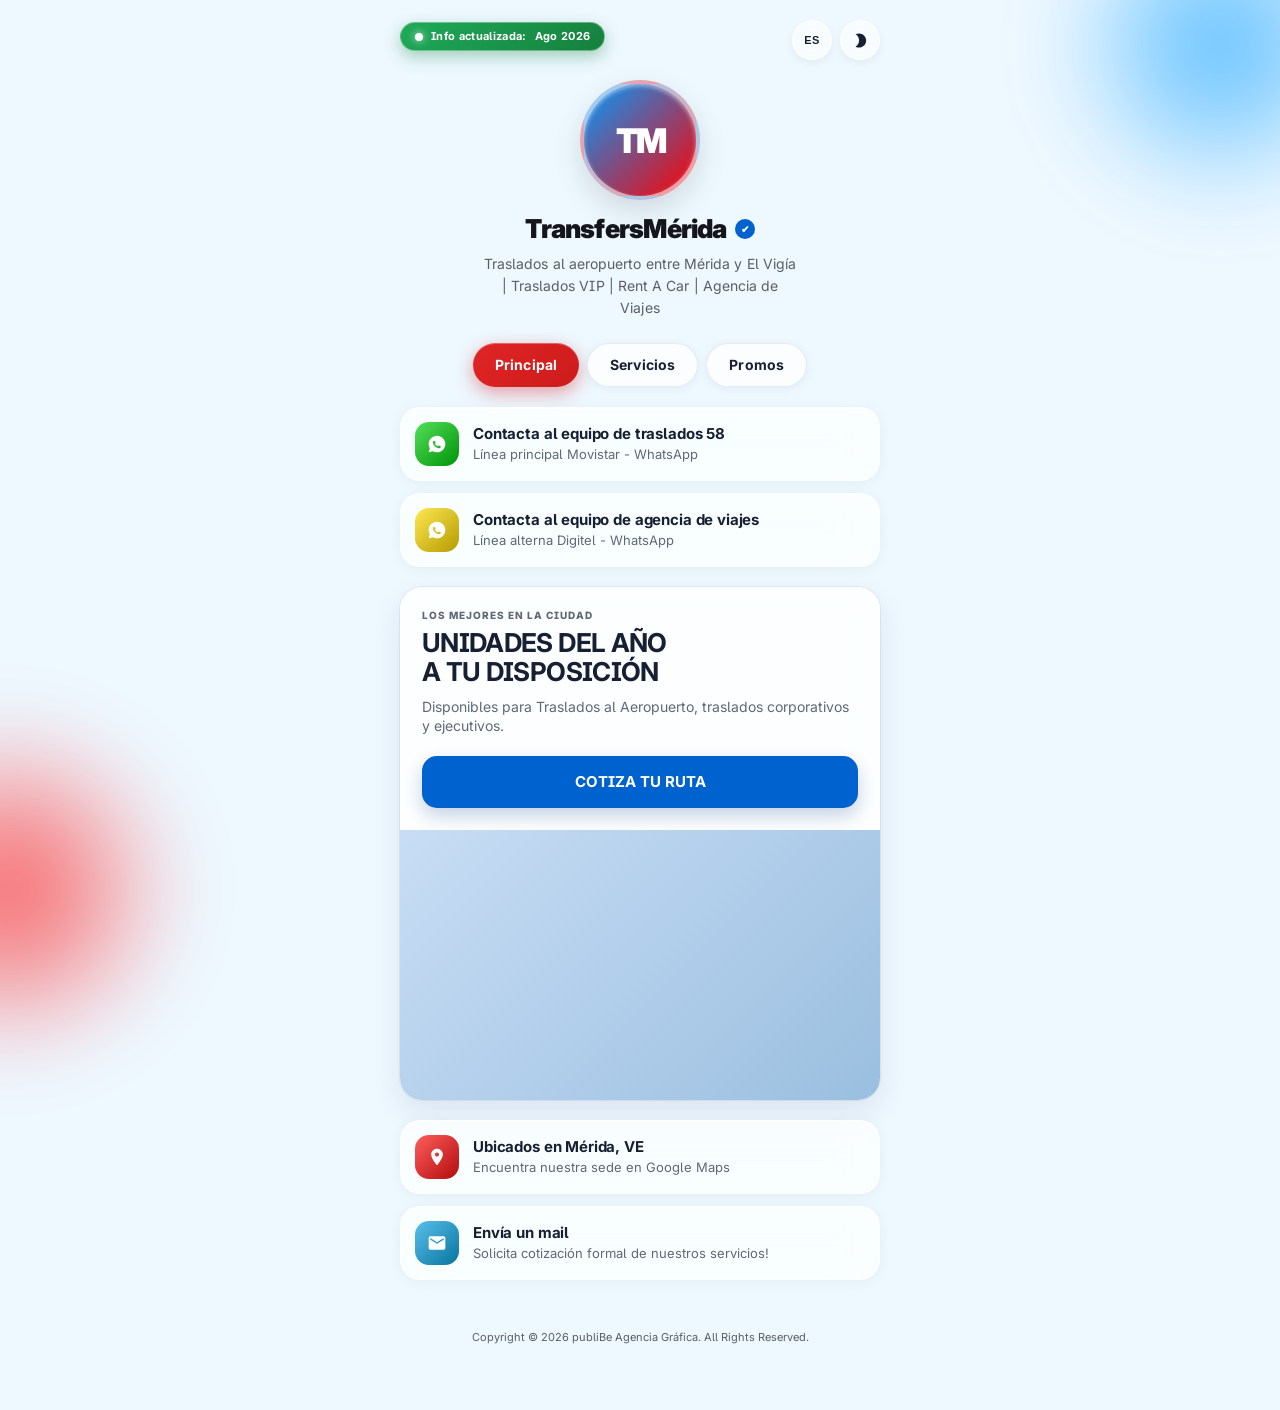
==== commit 37906890: "Actualización del landing desde el editor" ====
--- a/index.html
+++ b/index.html
@@ -840,7 +840,7 @@
     const TEMPLATES = {"restaurantes": {"theme": {"isDark": false, "bgLight": "#F1F8FF", "bgDark": "#0A1428", "orb1": "#C1443C", "orb2": "#F2790A", "accent": "#C1443C", "badgeBg": "rgba(10,20,40,0.6)", "badgeColor": "#FFFFFF", "promoBg": "#C1443C", "promoColor": "#ffffff", "promoText": "<b>Promo activa</b><br><small style=\"font-size:12px;font-weight:normal;color:inherit;\">Válida por tiempo limitado</small>", "fontPair": "inter"}, "profile": {"name": "Mi Restaurante", "desc": "Sabores que enamoran, en el corazón de la ciudad.", "descColorLight": null, "descColorDark": null, "avatar": "https://placehold.co/200x200/C1443C/FFFFFF?text=LOGO", "date": "Ago 2026", "name_i18n": {"en": "My Restaurant", "fr": "Mon Restaurant", "it": "Il Mio Ristorante", "ar": "مطعمي", "zh": "我的餐厅"}, "desc_i18n": {"en": "Flavors you'll fall in love with, in the heart of the city.", "fr": "Des saveurs à tomber, au cœur de la ville.", "it": "Sapori che conquistano, nel cuore della città.", "ar": "نكهات تأسر القلوب، في قلب المدينة.", "zh": "城市中心，令人心动的美味。"}}, "tabOrder": ["principal", "menu", "promos"], "tabNames": {"principal": "Principal", "menu": "Menú", "promos": "Promos"}, "blocks_principal": [{"id": "lnk001", "type": "link", "title": "Escríbenos por WhatsApp", "sub": "Respuesta rápida y atención personalizada", "url": "https://wa.me/1234567890", "icon": "fa-brands fa-whatsapp", "color": "linear-gradient(135deg, #25d366, #128c4e)", "title_i18n": {"en": "Message us on WhatsApp", "fr": "Écrivez-nous sur WhatsApp", "it": "Scrivici su WhatsApp", "ar": "راسلنا عبر واتساب", "zh": "通过WhatsApp联系我们"}, "sub_i18n": {"en": "Fast response and personalized service", "fr": "Réponse rapide et service personnalisé", "it": "Risposta rapida e assistenza personalizzata", "ar": "رد سريع وخدمة شخصية", "zh": "快速回复，个性化服务"}}, {"id": "lnk002", "type": "link", "title": "Encuéntranos en el mapa", "sub": "Visita nuestra sede principal", "url": "https://maps.google.com", "icon": "fa-solid fa-location-dot", "color": "linear-gradient(135deg, #f5a623, #e07d10)", "title_i18n": {"en": "Find us on the map", "fr": "Retrouvez-nous sur la carte", "it": "Trovaci sulla mappa", "ar": "اعثر علينا على الخريطة", "zh": "在地图上找到我们"}, "sub_i18n": {"en": "Visit our main location", "fr": "Visitez notre siège principal", "it": "Visita la nostra sede principale", "ar": "قم بزيارة مقرنا الرئيسي", "zh": "访问我们的总部"}}, {"id": "lnk003", "type": "link", "title": "Síguenos en Instagram", "sub": "Contenido y novedades todos los días", "url": "https://instagram.com", "icon": "fa-brands fa-instagram", "color": "linear-gradient(135deg, #f09433, #dc2743, #bc1888)", "title_i18n": {"en": "Follow us on Instagram", "fr": "Suivez-nous sur Instagram", "it": "Seguici su Instagram", "ar": "تابعنا على إنستغرام", "zh": "在Instagram上关注我们"}, "sub_i18n": {"en": "New content every day", "fr": "Du contenu tous les jours", "it": "Contenuti nuovi ogni giorno", "ar": "محتوى جديد كل يوم", "zh": "每日更新内容"}}, {"id": "lnk004", "type": "link", "title": "Escríbenos un correo", "sub": "Para consultas y cotizaciones formales", "url": "mailto:hola@empresa.com", "icon": "fa-solid fa-envelope", "color": "linear-gradient(135deg, #0B84FF, #F2790A)", "title_i18n": {"en": "Send us an email", "fr": "Envoyez-nous un e-mail", "it": "Scrivici una email", "ar": "راسلنا عبر البريد الإلكتروني", "zh": "给我们发邮件"}, "sub_i18n": {"en": "For inquiries and formal quotes", "fr": "Pour toute demande ou devis officiel", "it": "Per richieste e preventivi ufficiali", "ar": "للاستفسارات وطلبات الأسعار الرسمية", "zh": "咨询与正式报价"}}, {"id": "cta001", "type": "cta", "badge": "BIENVENIDA", "title": "IMPULSA TU<br>NEGOCIO HOY", "desc": "Soluciones a tu medida.", "btn": "CONTÁCTANOS →", "url": "https://wa.me/1234567890", "img": "https://placehold.co/600x250/C1443C/FFFFFF?text=Banner+Bienvenida", "color": "#C1443C", "badge_i18n": {"en": "WELCOME", "fr": "BIENVENUE", "it": "BENVENUTO", "ar": "مرحباً", "zh": "欢迎"}, "title_i18n": {"en": "GROW YOUR<br>BUSINESS TODAY", "fr": "DÉVELOPPEZ VOTRE<br>ACTIVITÉ DÈS AUJOURD'HUI", "it": "FAI CRESCERE LA TUA<br>ATTIVITÀ OGGI", "ar": "طوّر عملك<br>اليوم", "zh": "今天就<br>发展您的业务"}, "desc_i18n": {"en": "Solutions tailored to you.", "fr": "Des solutions sur mesure.", "it": "Soluzioni su misura per te.", "ar": "حلول مصممة خصيصاً لك.", "zh": "为您量身定制的解决方案。"}, "btn_i18n": {"en": "CONTACT US →", "fr": "CONTACTEZ-NOUS →", "it": "CONTATTACI →", "ar": "تواصل معنا ←", "zh": "联系我们 →"}}], "blocks_menu": [{"id": "mnu001", "type": "cta", "badge": "MENÚ", "title": "PLATOS<br>DESTACADOS", "desc": "Descubre nuestras especialidades de la casa.", "btn": "VER MENÚ →", "url": "#", "img": "https://placehold.co/600x250/C1443C/FFFFFF?text=Menu+Destacado", "color": "#C1443C", "badge_i18n": {"en": "MENU", "fr": "MENU", "it": "MENÙ", "ar": "القائمة", "zh": "菜单"}, "title_i18n": {"en": "FEATURED<br>DISHES", "fr": "PLATS<br>VEDETTES", "it": "PIATTI<br>IN EVIDENZA", "ar": "أطباق<br>مميزة", "zh": "特色<br>菜品"}, "desc_i18n": {"en": "Discover our house specialties.", "fr": "Découvrez nos spécialités maison.", "it": "Scopri le nostre specialità della casa.", "ar": "اكتشف أطباقنا المميزة.", "zh": "探索我们的招牌美食。"}, "btn_i18n": {"en": "VIEW MENU →", "fr": "VOIR LE MENU →", "it": "VEDI MENÙ →", "ar": "عرض القائمة ←", "zh": "查看菜单 →"}}, {"id": "mnu002", "type": "cta", "badge": "HORARIO", "title": "ABIERTO<br>TODOS LOS DÍAS", "desc": "Martes a domingo, 12:00 PM a 10:00 PM.", "btn": "RESERVAR →", "url": "https://wa.me/1234567890", "img": "https://placehold.co/600x250/F2790A/FFFFFF?text=Horario", "color": "#F2790A", "badge_i18n": {"en": "HOURS", "fr": "HORAIRES", "it": "ORARI", "ar": "ساعات العمل", "zh": "营业时间"}, "title_i18n": {"en": "OPEN<br>EVERY DAY", "fr": "OUVERT<br>TOUS LES JOURS", "it": "APERTO<br>TUTTI I GIORNI", "ar": "مفتوح<br>يومياً", "zh": "每日<br>营业"}, "desc_i18n": {"en": "Tuesday to Sunday, 12:00 PM to 10:00 PM.", "fr": "Du mardi au dimanche, de 12h00 à 22h00.", "it": "Da martedì a domenica, dalle 12:00 alle 22:00.", "ar": "من الثلاثاء إلى الأحد، من 12:00 ظهراً حتى 10:00 مساءً.", "zh": "周二至周日，中午12点至晚上10点。"}, "btn_i18n": {"en": "BOOK NOW →", "fr": "RÉSERVER →", "it": "PRENOTA →", "ar": "احجز الآن ←", "zh": "立即预订 →"}}], "blocks_promos": [{"id": "ptxt001", "type": "text", "content": "<b>Promo activa</b><br><small style=\"font-size:12px;font-weight:normal;color:inherit;\">Válida por tiempo limitado</small>", "bgColor": "#C1443C", "textColor": "#ffffff", "content_i18n": {"en": "<b>Active promo</b><br><small style=\"font-size:12px;font-weight:normal;color:inherit;\">Limited time only</small>", "fr": "<b>Promo en cours</b><br><small style=\"font-size:12px;font-weight:normal;color:inherit;\">Durée limitée</small>", "it": "<b>Promo attiva</b><br><small style=\"font-size:12px;font-weight:normal;color:inherit;\">Per tempo limitato</small>", "ar": "<b>عرض نشط</b><br><small style=\"font-size:12px;font-weight:normal;color:inherit;\">لفترة محدودة</small>", "zh": "<b>限时优惠</b><br><small style=\"font-size:12px;font-weight:normal;color:inherit;\">仅限一段时间</small>"}}, {"id": "prm001", "type": "promo", "isPromo": true, "leftText": "PLATO DEL DÍA", "rightText": "20% OFF", "desc": "Válido de lunes a jueves, solo en almuerzo.", "btn": "RESERVAR MESA →", "url": "https://wa.me/1234567890", "color": "#C1443C", "img": "https://placehold.co/600x250/F2790A/FFFFFF?text=Promo", "leftText_i18n": {"en": "DISH OF THE DAY", "fr": "PLAT DU JOUR", "it": "PIATTO DEL GIORNO", "ar": "طبق اليوم", "zh": "每日特餐"}, "rightText_i18n": {"en": "20% OFF", "fr": "-20%", "it": "-20%", "ar": "خصم 20%", "zh": "8折优惠"}, "desc_i18n": {"en": "Valid Monday to Thursday, lunch only.", "fr": "Valable du lundi au jeudi, uniquement le midi.", "it": "Valido dal lunedì al giovedì, solo a pranzo.", "ar": "ساري من الاثنين إلى الخميس، لوجبة الغداء فقط.", "zh": "周一至周四午餐时段有效。"}, "btn_i18n": {"en": "BOOK A TABLE →", "fr": "RÉSERVER UNE TABLE →", "it": "PRENOTA UN TAVOLO →", "ar": "احجز طاولة ←", "zh": "预订餐桌 →"}}], "tabNames_i18n": {"en": {"principal": "Home", "menu": "Menu", "promos": "Deals"}, "fr": {"principal": "Accueil", "menu": "Menu", "promos": "Promos"}, "it": {"principal": "Home", "menu": "Menù", "promos": "Offerte"}, "ar": {"principal": "الرئيسية", "menu": "القائمة", "promos": "العروض"}, "zh": {"principal": "首页", "menu": "菜单", "promos": "优惠"}}}, "servicios_profesionales": {"theme": {"isDark": false, "bgLight": "#F1F8FF", "bgDark": "#0A1428", "orb1": "#0B84FF", "orb2": "#17C3A2", "accent": "#0B84FF", "badgeBg": "rgba(10,20,40,0.6)", "badgeColor": "#FFFFFF", "promoBg": "#0B84FF", "promoColor": "#ffffff", "promoText": "<b>Promo activa</b><br><small style=\"font-size:12px;font-weight:normal;color:inherit;\">Válida por tiempo limitado</small>", "fontPair": "inter"}, "profile": {"name": "Mi Consultora", "desc": "Asesoría profesional para hacer crecer tu negocio.", "descColorLight": null, "descColorDark": null, "avatar": "https://placehold.co/200x200/0B84FF/FFFFFF?text=LOGO", "date": "Ago 2026", "name_i18n": {"en": "My Consulting Firm", "fr": "Mon Cabinet de Conseil", "it": "La Mia Società di Consulenza", "ar": "شركتي الاستشارية", "zh": "我的咨询公司"}, "desc_i18n": {"en": "Professional advice to grow your business.", "fr": "Un accompagnement professionnel pour développer votre entreprise.", "it": "Consulenza professionale per far crescere la tua attività.", "ar": "استشارات احترافية لتنمية عملك.", "zh": "专业咨询，助力业务增长。"}}, "tabOrder": ["principal", "servicios", "promos"], "tabNames": {"principal": "Principal", "servicios": "Servicios", "promos": "Promos"}, "blocks_principal": [{"id": "lnk001", "type": "link", "title": "Escríbenos por WhatsApp", "sub": "Respuesta rápida y atención personalizada", "url": "https://wa.me/1234567890", "icon": "fa-brands fa-whatsapp", "color": "linear-gradient(135deg, #25d366, #128c4e)", "title_i18n": {"en": "Message us on WhatsApp", "fr": "Écrivez-nous sur WhatsApp", "it": "Scrivici su WhatsApp", "ar": "راسلنا عبر واتساب", "zh": "通过WhatsApp联系我们"}, "sub_i18n": {"en": "Fast response and personalized service", "fr": "Réponse rapide et service personnalisé", "it": "Risposta rapida e assistenza personalizzata", "ar": "رد سريع وخدمة شخصية", "zh": "快速回复，个性化服务"}}, {"id": "lnk002", "type": "link", "title": "Encuéntranos en el mapa", "sub": "Visita nuestra sede principal", "url": "https://maps.google.com", "icon": "fa-solid fa-location-dot", "color": "linear-gradient(135deg, #f5a623, #e07d10)", "title_i18n": {"en": "Find us on the map", "fr": "Retrouvez-nous sur la carte", "it": "Trovaci sulla mappa", "ar": "اعثر علينا على الخريطة", "zh": "在地图上找到我们"}, "sub_i18n": {"en": "Visit our main location", "fr": "Visitez notre siège principal", "it": "Visita la nostra sede principale", "ar": "قم بزيارة مقرنا الرئيسي", "zh": "访问我们的总部"}}, {"id": "lnk003", "type": "link", "title": "Síguenos en Instagram", "sub": "Contenido y novedades todos los días", "url": "https://instagram.com", "icon": "fa-brands fa-instagram", "color": "linear-gradient(135deg, #f09433, #dc2743, #bc1888)", "title_i18n": {"en": "Follow us on Instagram", "fr": "Suivez-nous sur Instagram", "it": "Seguici su Instagram", "ar": "تابعنا على إنستغرام", "zh": "在Instagram上关注我们"}, "sub_i18n": {"en": "New content every day", "fr": "Du contenu tous les jours", "it": "Contenuti nuovi ogni giorno", "ar": "محتوى جديد كل يوم", "zh": "每日更新内容"}}, {"id": "lnk004", "type": "link", "title": "Escríbenos un correo", "sub": "Para consultas y cotizaciones formales", "url": "mailto:hola@empresa.com", "icon": "fa-solid fa-envelope", "color": "linear-gradient(135deg, #0B84FF, #F2790A)", "title_i18n": {"en": "Send us an email", "fr": "Envoyez-nous un e-mail", "it": "Scrivici una email", "ar": "راسلنا عبر البريد الإلكتروني", "zh": "给我们发邮件"}, "sub_i18n": {"en": "For inquiries and formal quotes", "fr": "Pour toute demande ou devis officiel", "it": "Per richieste e preventivi ufficiali", "ar": "للاستفسارات وطلبات الأسعار الرسمية", "zh": "咨询与正式报价"}}, {"id": "cta001", "type": "cta", "badge": "BIENVENIDA", "title": "IMPULSA TU<br>NEGOCIO HOY", "desc": "Soluciones a tu medida.", "btn": "CONTÁCTANOS →", "url": "https://wa.me/1234567890", "img": "https://placehold.co/600x250/0B84FF/FFFFFF?text=Banner+Bienvenida", "color": "#0B84FF", "badge_i18n": {"en": "WELCOME", "fr": "BIENVENUE", "it": "BENVENUTO", "ar": "مرحباً", "zh": "欢迎"}, "title_i18n": {"en": "GROW YOUR<br>BUSINESS TODAY", "fr": "DÉVELOPPEZ VOTRE<br>ACTIVITÉ DÈS AUJOURD'HUI", "it": "FAI CRESCERE LA TUA<br>ATTIVITÀ OGGI", "ar": "طوّر عملك<br>اليوم", "zh": "今天就<br>发展您的业务"}, "desc_i18n": {"en": "Solutions tailored to you.", "fr": "Des solutions sur mesure.", "it": "Soluzioni su misura per te.", "ar": "حلول مصممة خصيصاً لك.", "zh": "为您量身定制的解决方案。"}, "btn_i18n": {"en": "CONTACT US →", "fr": "CONTACTEZ-NOUS →", "it": "CONTATTACI →", "ar": "تواصل معنا ←", "zh": "联系我们 →"}}], "blocks_servicios": [{"id": "srv001", "type": "cta", "badge": "SERVICIOS", "title": "¿QUÉ<br>OFRECEMOS?", "desc": "Consultoría, contabilidad y asesoría legal.", "btn": "VER MÁS →", "url": "#", "img": "https://placehold.co/600x250/0B84FF/FFFFFF?text=Servicios", "color": "#0B84FF", "badge_i18n": {"en": "SERVICES", "fr": "SERVICES", "it": "SERVIZI", "ar": "الخدمات", "zh": "服务"}, "title_i18n": {"en": "WHAT WE<br>OFFER", "fr": "NOTRE<br>OFFRE", "it": "COSA<br>OFFRIAMO", "ar": "ماذا<br>نقدم؟", "zh": "我们的<br>服务"}, "desc_i18n": {"en": "Consulting, accounting and legal advice.", "fr": "Conseil, comptabilité et assistance juridique.", "it": "Consulenza, contabilità e assistenza legale.", "ar": "استشارات ومحاسبة واستشارات قانونية.", "zh": "咨询、会计与法律服务。"}, "btn_i18n": {"en": "SEE MORE →", "fr": "VOIR PLUS →", "it": "SCOPRI DI PIÙ →", "ar": "عرض المزيد ←", "zh": "查看更多 →"}}, {"id": "srv002", "type": "cta", "badge": "AGENDA", "title": "RESERVA TU<br>CITA", "desc": "Agenda una consulta con nuestro equipo.", "btn": "AGENDAR →", "url": "https://wa.me/1234567890", "img": "https://placehold.co/600x250/17C3A2/FFFFFF?text=Agenda", "color": "#17C3A2", "badge_i18n": {"en": "SCHEDULE", "fr": "AGENDA", "it": "AGENDA", "ar": "الحجز", "zh": "预约"}, "title_i18n": {"en": "BOOK YOUR<br>APPOINTMENT", "fr": "RÉSERVEZ VOTRE<br>RENDEZ-VOUS", "it": "PRENOTA IL TUO<br>APPUNTAMENTO", "ar": "احجز<br>موعدك", "zh": "预约<br>咨询"}, "desc_i18n": {"en": "Schedule a consultation with our team.", "fr": "Planifiez une consultation avec notre équipe.", "it": "Prenota una consulenza con il nostro team.", "ar": "احجز استشارة مع فريقنا.", "zh": "与我们的团队预约咨询。"}, "btn_i18n": {"en": "SCHEDULE →", "fr": "PLANIFIER →", "it": "PRENOTA →", "ar": "احجز ←", "zh": "立即预约 →"}}], "blocks_promos": [{"id": "ptxt001", "type": "text", "content": "<b>Promo activa</b><br><small style=\"font-size:12px;font-weight:normal;color:inherit;\">Válida por tiempo limitado</small>", "bgColor": "#0B84FF", "textColor": "#ffffff", "content_i18n": {"en": "<b>Active promo</b><br><small style=\"font-size:12px;font-weight:normal;color:inherit;\">Limited time only</small>", "fr": "<b>Promo en cours</b><br><small style=\"font-size:12px;font-weight:normal;color:inherit;\">Durée limitée</small>", "it": "<b>Promo attiva</b><br><small style=\"font-size:12px;font-weight:normal;color:inherit;\">Per tempo limitato</small>", "ar": "<b>عرض نشط</b><br><small style=\"font-size:12px;font-weight:normal;color:inherit;\">لفترة محدودة</small>", "zh": "<b>限时优惠</b><br><small style=\"font-size:12px;font-weight:normal;color:inherit;\">仅限一段时间</small>"}}, {"id": "prm001", "type": "promo", "isPromo": true, "leftText": "PRIMERA CONSULTA", "rightText": "GRATIS", "desc": "Agenda tu primera asesoría sin costo.", "btn": "AGENDAR AHORA →", "url": "https://wa.me/1234567890", "color": "#0B84FF", "img": "https://placehold.co/600x250/17C3A2/FFFFFF?text=Promo", "leftText_i18n": {"en": "FIRST CONSULTATION", "fr": "PREMIÈRE CONSULTATION", "it": "PRIMA CONSULENZA", "ar": "أول استشارة", "zh": "首次咨询"}, "rightText_i18n": {"en": "FREE", "fr": "GRATUIT", "it": "GRATIS", "ar": "مجاناً", "zh": "免费"}, "desc_i18n": {"en": "Schedule your first consultation at no cost.", "fr": "Réservez votre première consultation gratuite.", "it": "Prenota la tua prima consulenza gratuita.", "ar": "احجز أول استشارة لك مجاناً.", "zh": "预约首次免费咨询。"}, "btn_i18n": {"en": "SCHEDULE NOW →", "fr": "RÉSERVER MAINTENANT →", "it": "PRENOTA ORA →", "ar": "احجز الآن ←", "zh": "立即预约 →"}}], "tabNames_i18n": {"en": {"principal": "Home", "servicios": "Services", "promos": "Deals"}, "fr": {"principal": "Accueil", "servicios": "Services", "promos": "Promos"}, "it": {"principal": "Home", "servicios": "Servizi", "promos": "Offerte"}, "ar": {"principal": "الرئيسية", "servicios": "الخدمات", "promos": "العروض"}, "zh": {"principal": "首页", "servicios": "服务", "promos": "优惠"}}}, "hoteles": {"theme": {"isDark": false, "bgLight": "#F1F8FF", "bgDark": "#0A1428", "orb1": "#17C3A2", "orb2": "#0B84FF", "accent": "#17C3A2", "badgeBg": "rgba(10,20,40,0.6)", "badgeColor": "#FFFFFF", "promoBg": "#17C3A2", "promoColor": "#ffffff", "promoText": "<b>Promo activa</b><br><small style=\"font-size:12px;font-weight:normal;color:inherit;\">Válida por tiempo limitado</small>", "fontPair": "inter"}, "profile": {"name": "Mi Hotel", "desc": "Tu descanso, nuestra prioridad.", "descColorLight": null, "descColorDark": null, "avatar": "https://placehold.co/200x200/17C3A2/FFFFFF?text=LOGO", "date": "Ago 2026", "name_i18n": {"en": "My Hotel", "fr": "Mon Hôtel", "it": "Il Mio Hotel", "ar": "فندقي", "zh": "我的酒店"}, "desc_i18n": {"en": "Your rest, our priority.", "fr": "Votre repos, notre priorité.", "it": "Il tuo riposo, la nostra priorità.", "ar": "راحتك أولويتنا.", "zh": "您的休憩，我们的首要任务。"}}, "tabOrder": ["principal", "habitaciones", "promos"], "tabNames": {"principal": "Principal", "habitaciones": "Habitaciones", "promos": "Promos"}, "blocks_principal": [{"id": "lnk001", "type": "link", "title": "Escríbenos por WhatsApp", "sub": "Respuesta rápida y atención personalizada", "url": "https://wa.me/1234567890", "icon": "fa-brands fa-whatsapp", "color": "linear-gradient(135deg, #25d366, #128c4e)", "title_i18n": {"en": "Message us on WhatsApp", "fr": "Écrivez-nous sur WhatsApp", "it": "Scrivici su WhatsApp", "ar": "راسلنا عبر واتساب", "zh": "通过WhatsApp联系我们"}, "sub_i18n": {"en": "Fast response and personalized service", "fr": "Réponse rapide et service personnalisé", "it": "Risposta rapida e assistenza personalizzata", "ar": "رد سريع وخدمة شخصية", "zh": "快速回复，个性化服务"}}, {"id": "lnk002", "type": "link", "title": "Encuéntranos en el mapa", "sub": "Visita nuestra sede principal", "url": "https://maps.google.com", "icon": "fa-solid fa-location-dot", "color": "linear-gradient(135deg, #f5a623, #e07d10)", "title_i18n": {"en": "Find us on the map", "fr": "Retrouvez-nous sur la carte", "it": "Trovaci sulla mappa", "ar": "اعثر علينا على الخريطة", "zh": "在地图上找到我们"}, "sub_i18n": {"en": "Visit our main location", "fr": "Visitez notre siège principal", "it": "Visita la nostra sede principale", "ar": "قم بزيارة مقرنا الرئيسي", "zh": "访问我们的总部"}}, {"id": "lnk003", "type": "link", "title": "Síguenos en Instagram", "sub": "Contenido y novedades todos los días", "url": "https://instagram.com", "icon": "fa-brands fa-instagram", "color": "linear-gradient(135deg, #f09433, #dc2743, #bc1888)", "title_i18n": {"en": "Follow us on Instagram", "fr": "Suivez-nous sur Instagram", "it": "Seguici su Instagram", "ar": "تابعنا على إنستغرام", "zh": "在Instagram上关注我们"}, "sub_i18n": {"en": "New content every day", "fr": "Du contenu tous les jours", "it": "Contenuti nuovi ogni giorno", "ar": "محتوى جديد كل يوم", "zh": "每日更新内容"}}, {"id": "lnk004", "type": "link", "title": "Escríbenos un correo", "sub": "Para consultas y cotizaciones formales", "url": "mailto:hola@empresa.com", "icon": "fa-solid fa-envelope", "color": "linear-gradient(135deg, #0B84FF, #F2790A)", "title_i18n": {"en": "Send us an email", "fr": "Envoyez-nous un e-mail", "it": "Scrivici una email", "ar": "راسلنا عبر البريد الإلكتروني", "zh": "给我们发邮件"}, "sub_i18n": {"en": "For inquiries and formal quotes", "fr": "Pour toute demande ou devis officiel", "it": "Per richieste e preventivi ufficiali", "ar": "للاستفسارات وطلبات الأسعار الرسمية", "zh": "咨询与正式报价"}}, {"id": "cta001", "type": "cta", "badge": "BIENVENIDA", "title": "IMPULSA TU<br>NEGOCIO HOY", "desc": "Soluciones a tu medida.", "btn": "CONTÁCTANOS →", "url": "https://wa.me/1234567890", "img": "https://placehold.co/600x250/17C3A2/FFFFFF?text=Banner+Bienvenida", "color": "#17C3A2", "badge_i18n": {"en": "WELCOME", "fr": "BIENVENUE", "it": "BENVENUTO", "ar": "مرحباً", "zh": "欢迎"}, "title_i18n": {"en": "GROW YOUR<br>BUSINESS TODAY", "fr": "DÉVELOPPEZ VOTRE<br>ACTIVITÉ DÈS AUJOURD'HUI", "it": "FAI CRESCERE LA TUA<br>ATTIVITÀ OGGI", "ar": "طوّر عملك<br>اليوم", "zh": "今天就<br>发展您的业务"}, "desc_i18n": {"en": "Solutions tailored to you.", "fr": "Des solutions sur mesure.", "it": "Soluzioni su misura per te.", "ar": "حلول مصممة خصيصاً لك.", "zh": "为您量身定制的解决方案。"}, "btn_i18n": {"en": "CONTACT US →", "fr": "CONTACTEZ-NOUS →", "it": "CONTATTACI →", "ar": "تواصل معنا ←", "zh": "联系我们 →"}}], "blocks_habitaciones": [{"id": "hab001", "type": "cta", "badge": "HABITACIONES", "title": "TIPOS DE<br>HABITACIÓN", "desc": "Estándar, superior y suite — para cada necesidad.", "btn": "VER TARIFAS →", "url": "#", "img": "https://placehold.co/600x250/17C3A2/FFFFFF?text=Habitaciones", "color": "#17C3A2", "badge_i18n": {"en": "ROOMS", "fr": "CHAMBRES", "it": "CAMERE", "ar": "الغرف", "zh": "客房"}, "title_i18n": {"en": "ROOM<br>TYPES", "fr": "TYPES DE<br>CHAMBRES", "it": "TIPI DI<br>CAMERA", "ar": "أنواع<br>الغرف", "zh": "房型<br>介绍"}, "desc_i18n": {"en": "Standard, superior and suite — for every need.", "fr": "Standard, supérieure et suite — pour tous les besoins.", "it": "Standard, superior e suite — per ogni esigenza.", "ar": "غرف عادية ومتميزة وأجنحة — لكل احتياج.", "zh": "标准房、高级房与套房，满足各种需求。"}, "btn_i18n": {"en": "VIEW RATES →", "fr": "VOIR LES TARIFS →", "it": "VEDI TARIFFE →", "ar": "عرض الأسعار ←", "zh": "查看价格 →"}}, {"id": "hab002", "type": "cta", "badge": "GALERÍA", "title": "CONOCE<br>NUESTRO HOTEL", "desc": "Instalaciones, piscina y áreas comunes.", "btn": "VER FOTOS →", "url": "https://instagram.com", "img": "https://placehold.co/600x250/0B84FF/FFFFFF?text=Galeria", "color": "#0B84FF", "badge_i18n": {"en": "GALLERY", "fr": "GALERIE", "it": "GALLERIA", "ar": "معرض الصور", "zh": "图库"}, "title_i18n": {"en": "DISCOVER<br>OUR HOTEL", "fr": "DÉCOUVREZ<br>NOTRE HÔTEL", "it": "SCOPRI IL<br>NOSTRO HOTEL", "ar": "تعرّف على<br>فندقنا", "zh": "探索<br>我们的酒店"}, "desc_i18n": {"en": "Facilities, pool and common areas.", "fr": "Installations, piscine et espaces communs.", "it": "Strutture, piscina e aree comuni.", "ar": "المرافق وحمام السباحة والمناطق المشتركة.", "zh": "设施、泳池及公共区域。"}, "btn_i18n": {"en": "VIEW PHOTOS →", "fr": "VOIR LES PHOTOS →", "it": "VEDI FOTO →", "ar": "عرض الصور ←", "zh": "查看照片 →"}}], "blocks_promos": [{"id": "ptxt001", "type": "text", "content": "<b>Promo activa</b><br><small style=\"font-size:12px;font-weight:normal;color:inherit;\">Válida por tiempo limitado</small>", "bgColor": "#17C3A2", "textColor": "#ffffff", "content_i18n": {"en": "<b>Active promo</b><br><small style=\"font-size:12px;font-weight:normal;color:inherit;\">Limited time only</small>", "fr": "<b>Promo en cours</b><br><small style=\"font-size:12px;font-weight:normal;color:inherit;\">Durée limitée</small>", "it": "<b>Promo attiva</b><br><small style=\"font-size:12px;font-weight:normal;color:inherit;\">Per tempo limitato</small>", "ar": "<b>عرض نشط</b><br><small style=\"font-size:12px;font-weight:normal;color:inherit;\">لفترة محدودة</small>", "zh": "<b>限时优惠</b><br><small style=\"font-size:12px;font-weight:normal;color:inherit;\">仅限一段时间</small>"}}, {"id": "prm001", "type": "promo", "isPromo": true, "leftText": "RESERVA ANTICIPADA", "rightText": "15% OFF", "desc": "Reserva con 30 días de anticipación y ahorra.", "btn": "RESERVAR AHORA →", "url": "https://wa.me/1234567890", "color": "#17C3A2", "img": "https://placehold.co/600x250/0B84FF/FFFFFF?text=Promo", "leftText_i18n": {"en": "ADVANCE BOOKING", "fr": "RÉSERVATION ANTICIPÉE", "it": "PRENOTAZIONE ANTICIPATA", "ar": "الحجز المبكر", "zh": "提前预订"}, "rightText_i18n": {"en": "15% OFF", "fr": "-15%", "it": "-15%", "ar": "خصم 15%", "zh": "85折优惠"}, "desc_i18n": {"en": "Book 30 days in advance and save.", "fr": "Réservez 30 jours à l'avance et économisez.", "it": "Prenota con 30 giorni di anticipo e risparmia.", "ar": "احجز قبل 30 يوماً ووفّر.", "zh": "提前30天预订即可享受优惠。"}, "btn_i18n": {"en": "BOOK NOW →", "fr": "RÉSERVER MAINTENANT →", "it": "PRENOTA ORA →", "ar": "احجز الآن ←", "zh": "立即预订 →"}}], "tabNames_i18n": {"en": {"principal": "Home", "habitaciones": "Rooms", "promos": "Deals"}, "fr": {"principal": "Accueil", "habitaciones": "Chambres", "promos": "Promos"}, "it": {"principal": "Home", "habitaciones": "Camere", "promos": "Offerte"}, "ar": {"principal": "الرئيسية", "habitaciones": "الغرف", "promos": "العروض"}, "zh": {"principal": "首页", "habitaciones": "客房", "promos": "优惠"}}}, "talleres_mecanicos": {"theme": {"isDark": false, "bgLight": "#F1F8FF", "bgDark": "#0A1428", "orb1": "#F2790A", "orb2": "#C1443C", "accent": "#F2790A", "badgeBg": "rgba(10,20,40,0.6)", "badgeColor": "#FFFFFF", "promoBg": "#F2790A", "promoColor": "#ffffff", "promoText": "<b>Promo activa</b><br><small style=\"font-size:12px;font-weight:normal;color:inherit;\">Válida por tiempo limitado</small>", "fontPair": "inter"}, "profile": {"name": "Mi Taller", "desc": "Tu vehículo en las mejores manos.", "descColorLight": null, "descColorDark": null, "avatar": "https://placehold.co/200x200/F2790A/FFFFFF?text=LOGO", "date": "Ago 2026", "name_i18n": {"en": "My Auto Shop", "fr": "Mon Garage", "it": "La Mia Officina", "ar": "ورشتي", "zh": "我的汽修厂"}, "desc_i18n": {"en": "Your vehicle in the best hands.", "fr": "Votre véhicule entre les meilleures mains.", "it": "Il tuo veicolo nelle mani migliori.", "ar": "سيارتك في أيدٍ أمينة.", "zh": "值得信赖的爱车养护。"}}, "tabOrder": ["principal", "servicios", "promos"], "tabNames": {"principal": "Principal", "servicios": "Servicios", "promos": "Promos"}, "blocks_principal": [{"id": "lnk001", "type": "link", "title": "Escríbenos por WhatsApp", "sub": "Respuesta rápida y atención personalizada", "url": "https://wa.me/1234567890", "icon": "fa-brands fa-whatsapp", "color": "linear-gradient(135deg, #25d366, #128c4e)", "title_i18n": {"en": "Message us on WhatsApp", "fr": "Écrivez-nous sur WhatsApp", "it": "Scrivici su WhatsApp", "ar": "راسلنا عبر واتساب", "zh": "通过WhatsApp联系我们"}, "sub_i18n": {"en": "Fast response and personalized service", "fr": "Réponse rapide et service personnalisé", "it": "Risposta rapida e assistenza personalizzata", "ar": "رد سريع وخدمة شخصية", "zh": "快速回复，个性化服务"}}, {"id": "lnk002", "type": "link", "title": "Encuéntranos en el mapa", "sub": "Visita nuestra sede principal", "url": "https://maps.google.com", "icon": "fa-solid fa-location-dot", "color": "linear-gradient(135deg, #f5a623, #e07d10)", "title_i18n": {"en": "Find us on the map", "fr": "Retrouvez-nous sur la carte", "it": "Trovaci sulla mappa", "ar": "اعثر علينا على الخريطة", "zh": "在地图上找到我们"}, "sub_i18n": {"en": "Visit our main location", "fr": "Visitez notre siège principal", "it": "Visita la nostra sede principale", "ar": "قم بزيارة مقرنا الرئيسي", "zh": "访问我们的总部"}}, {"id": "lnk003", "type": "link", "title": "Síguenos en Instagram", "sub": "Contenido y novedades todos los días", "url": "https://instagram.com", "icon": "fa-brands fa-instagram", "color": "linear-gradient(135deg, #f09433, #dc2743, #bc1888)", "title_i18n": {"en": "Follow us on Instagram", "fr": "Suivez-nous sur Instagram", "it": "Seguici su Instagram", "ar": "تابعنا على إنستغرام", "zh": "在Instagram上关注我们"}, "sub_i18n": {"en": "New content every day", "fr": "Du contenu tous les jours", "it": "Contenuti nuovi ogni giorno", "ar": "محتوى جديد كل يوم", "zh": "每日更新内容"}}, {"id": "lnk004", "type": "link", "title": "Escríbenos un correo", "sub": "Para consultas y cotizaciones formales", "url": "mailto:hola@empresa.com", "icon": "fa-solid fa-envelope", "color": "linear-gradient(135deg, #0B84FF, #F2790A)", "title_i18n": {"en": "Send us an email", "fr": "Envoyez-nous un e-mail", "it": "Scrivici una email", "ar": "راسلنا عبر البريد الإلكتروني", "zh": "给我们发邮件"}, "sub_i18n": {"en": "For inquiries and formal quotes", "fr": "Pour toute demande ou devis officiel", "it": "Per richieste e preventivi ufficiali", "ar": "للاستفسارات وطلبات الأسعار الرسمية", "zh": "咨询与正式报价"}}, {"id": "cta001", "type": "cta", "badge": "BIENVENIDA", "title": "IMPULSA TU<br>NEGOCIO HOY", "desc": "Soluciones a tu medida.", "btn": "CONTÁCTANOS →", "url": "https://wa.me/1234567890", "img": "https://placehold.co/600x250/F2790A/FFFFFF?text=Banner+Bienvenida", "color": "#F2790A", "badge_i18n": {"en": "WELCOME", "fr": "BIENVENUE", "it": "BENVENUTO", "ar": "مرحباً", "zh": "欢迎"}, "title_i18n": {"en": "GROW YOUR<br>BUSINESS TODAY", "fr": "DÉVELOPPEZ VOTRE<br>ACTIVITÉ DÈS AUJOURD'HUI", "it": "FAI CRESCERE LA TUA<br>ATTIVITÀ OGGI", "ar": "طوّر عملك<br>اليوم", "zh": "今天就<br>发展您的业务"}, "desc_i18n": {"en": "Solutions tailored to you.", "fr": "Des solutions sur mesure.", "it": "Soluzioni su misura per te.", "ar": "حلول مصممة خصيصاً لك.", "zh": "为您量身定制的解决方案。"}, "btn_i18n": {"en": "CONTACT US →", "fr": "CONTACTEZ-NOUS →", "it": "CONTATTACI →", "ar": "تواصل معنا ←", "zh": "联系我们 →"}}], "blocks_servicios": [{"id": "tll001", "type": "cta", "badge": "SERVICIOS", "title": "CAMBIO DE<br>ACEITE Y MÁS", "desc": "Diagnóstico, frenos, suspensión y más.", "btn": "VER SERVICIOS →", "url": "#", "img": "https://placehold.co/600x250/F2790A/FFFFFF?text=Servicios+Taller", "color": "#F2790A", "badge_i18n": {"en": "SERVICES", "fr": "SERVICES", "it": "SERVIZI", "ar": "الخدمات", "zh": "服务"}, "title_i18n": {"en": "OIL CHANGE<br>AND MORE", "fr": "VIDANGE<br>ET PLUS ENCORE", "it": "CAMBIO<br>OLIO E ALTRO", "ar": "تغيير الزيت<br>وخدمات أخرى", "zh": "机油更换<br>及更多服务"}, "desc_i18n": {"en": "Diagnostics, brakes, suspension and more.", "fr": "Diagnostic, freins, suspension et plus.", "it": "Diagnosi, freni, sospensioni e altro.", "ar": "الفحص والفرامل ونظام التعليق والمزيد.", "zh": "故障诊断、刹车、悬挂系统及更多服务。"}, "btn_i18n": {"en": "VIEW SERVICES →", "fr": "VOIR LES SERVICES →", "it": "VEDI SERVIZI →", "ar": "عرض الخدمات ←", "zh": "查看服务 →"}}, {"id": "tll002", "type": "cta", "badge": "CITAS", "title": "AGENDA TU<br>REVISIÓN", "desc": "Trae tu vehículo sin esperas.", "btn": "AGENDAR →", "url": "https://wa.me/1234567890", "img": "https://placehold.co/600x250/C1443C/FFFFFF?text=Agenda+Taller", "color": "#C1443C", "badge_i18n": {"en": "APPOINTMENTS", "fr": "RENDEZ-VOUS", "it": "APPUNTAMENTI", "ar": "المواعيد", "zh": "预约"}, "title_i18n": {"en": "SCHEDULE YOUR<br>INSPECTION", "fr": "PLANIFIEZ VOTRE<br>RÉVISION", "it": "PRENOTA LA TUA<br>REVISIONE", "ar": "احجز موعد<br>الفحص", "zh": "预约<br>车辆检修"}, "desc_i18n": {"en": "Bring your vehicle in with no waiting.", "fr": "Apportez votre véhicule sans attente.", "it": "Porta il tuo veicolo senza attese.", "ar": "أحضر سيارتك دون انتظار.", "zh": "无需等待，随到随修。"}, "btn_i18n": {"en": "SCHEDULE →", "fr": "PLANIFIER →", "it": "PRENOTA →", "ar": "احجز ←", "zh": "立即预约 →"}}], "blocks_promos": [{"id": "ptxt001", "type": "text", "content": "<b>Promo activa</b><br><small style=\"font-size:12px;font-weight:normal;color:inherit;\">Válida por tiempo limitado</small>", "bgColor": "#F2790A", "textColor": "#ffffff", "content_i18n": {"en": "<b>Active promo</b><br><small style=\"font-size:12px;font-weight:normal;color:inherit;\">Limited time only</small>", "fr": "<b>Promo en cours</b><br><small style=\"font-size:12px;font-weight:normal;color:inherit;\">Durée limitée</small>", "it": "<b>Promo attiva</b><br><small style=\"font-size:12px;font-weight:normal;color:inherit;\">Per tempo limitato</small>", "ar": "<b>عرض نشط</b><br><small style=\"font-size:12px;font-weight:normal;color:inherit;\">لفترة محدودة</small>", "zh": "<b>限时优惠</b><br><small style=\"font-size:12px;font-weight:normal;color:inherit;\">仅限一段时间</small>"}}, {"id": "prm001", "type": "promo", "isPromo": true, "leftText": "REVISIÓN GENERAL", "rightText": "10% OFF", "desc": "Diagnóstico completo con descuento este mes.", "btn": "AGENDAR AHORA →", "url": "https://wa.me/1234567890", "color": "#F2790A", "img": "https://placehold.co/600x250/C1443C/FFFFFF?text=Promo", "leftText_i18n": {"en": "GENERAL INSPECTION", "fr": "RÉVISION GÉNÉRALE", "it": "REVISIONE GENERALE", "ar": "الفحص الشامل", "zh": "全面检修"}, "rightText_i18n": {"en": "10% OFF", "fr": "-10%", "it": "-10%", "ar": "خصم 10%", "zh": "9折优惠"}, "desc_i18n": {"en": "Full diagnostics at a discount this month.", "fr": "Diagnostic complet à prix réduit ce mois-ci.", "it": "Diagnosi completa scontata questo mese.", "ar": "فحص شامل بخصم خاص هذا الشهر.", "zh": "本月全面检测享优惠价。"}, "btn_i18n": {"en": "SCHEDULE NOW →", "fr": "RÉSERVER MAINTENANT →", "it": "PRENOTA ORA →", "ar": "احجز الآن ←", "zh": "立即预约 →"}}], "tabNames_i18n": {"en": {"principal": "Home", "servicios": "Services", "promos": "Deals"}, "fr": {"principal": "Accueil", "servicios": "Services", "promos": "Promos"}, "it": {"principal": "Home", "servicios": "Servizi", "promos": "Offerte"}, "ar": {"principal": "الرئيسية", "servicios": "الخدمات", "promos": "العروض"}, "zh": {"principal": "首页", "servicios": "服务", "promos": "优惠"}}}, "agencias_de_viaje": {"theme": {"isDark": false, "bgLight": "#F1F8FF", "bgDark": "#0A1428", "orb1": "#0B84FF", "orb2": "#F4D53E", "accent": "#0B84FF", "badgeBg": "rgba(10,20,40,0.6)", "badgeColor": "#FFFFFF", "promoBg": "#0B84FF", "promoColor": "#ffffff", "promoText": "<b>Promo activa</b><br><small style=\"font-size:12px;font-weight:normal;color:inherit;\">Válida por tiempo limitado</small>", "fontPair": "inter"}, "profile": {"name": "Mi Agencia de Viajes", "desc": "Tu próxima aventura empieza aquí.", "descColorLight": null, "descColorDark": null, "avatar": "https://placehold.co/200x200/0B84FF/FFFFFF?text=LOGO", "date": "Ago 2026", "name_i18n": {"en": "My Travel Agency", "fr": "Mon Agence de Voyages", "it": "La Mia Agenzia di Viaggi", "ar": "وكالة السفر الخاصة بي", "zh": "我的旅行社"}, "desc_i18n": {"en": "Your next adventure starts here.", "fr": "Votre prochaine aventure commence ici.", "it": "La tua prossima avventura inizia qui.", "ar": "مغامرتك القادمة تبدأ هنا.", "zh": "您的下一场冒险，由此开始。"}}, "tabOrder": ["principal", "paquetes", "promos"], "tabNames": {"principal": "Principal", "paquetes": "Paquetes", "promos": "Promos"}, "blocks_principal": [{"id": "lnk001", "type": "link", "title": "Escríbenos por WhatsApp", "sub": "Respuesta rápida y atención personalizada", "url": "https://wa.me/1234567890", "icon": "fa-brands fa-whatsapp", "color": "linear-gradient(135deg, #25d366, #128c4e)", "title_i18n": {"en": "Message us on WhatsApp", "fr": "Écrivez-nous sur WhatsApp", "it": "Scrivici su WhatsApp", "ar": "راسلنا عبر واتساب", "zh": "通过WhatsApp联系我们"}, "sub_i18n": {"en": "Fast response and personalized service", "fr": "Réponse rapide et service personnalisé", "it": "Risposta rapida e assistenza personalizzata", "ar": "رد سريع وخدمة شخصية", "zh": "快速回复，个性化服务"}}, {"id": "lnk002", "type": "link", "title": "Encuéntranos en el mapa", "sub": "Visita nuestra sede principal", "url": "https://maps.google.com", "icon": "fa-solid fa-location-dot", "color": "linear-gradient(135deg, #f5a623, #e07d10)", "title_i18n": {"en": "Find us on the map", "fr": "Retrouvez-nous sur la carte", "it": "Trovaci sulla mappa", "ar": "اعثر علينا على الخريطة", "zh": "在地图上找到我们"}, "sub_i18n": {"en": "Visit our main location", "fr": "Visitez notre siège principal", "it": "Visita la nostra sede principale", "ar": "قم بزيارة مقرنا الرئيسي", "zh": "访问我们的总部"}}, {"id": "lnk003", "type": "link", "title": "Síguenos en Instagram", "sub": "Contenido y novedades todos los días", "url": "https://instagram.com", "icon": "fa-brands fa-instagram", "color": "linear-gradient(135deg, #f09433, #dc2743, #bc1888)", "title_i18n": {"en": "Follow us on Instagram", "fr": "Suivez-nous sur Instagram", "it": "Seguici su Instagram", "ar": "تابعنا على إنستغرام", "zh": "在Instagram上关注我们"}, "sub_i18n": {"en": "New content every day", "fr": "Du contenu tous les jours", "it": "Contenuti nuovi ogni giorno", "ar": "محتوى جديد كل يوم", "zh": "每日更新内容"}}, {"id": "lnk004", "type": "link", "title": "Escríbenos un correo", "sub": "Para consultas y cotizaciones formales", "url": "mailto:hola@empresa.com", "icon": "fa-solid fa-envelope", "color": "linear-gradient(135deg, #0B84FF, #F2790A)", "title_i18n": {"en": "Send us an email", "fr": "Envoyez-nous un e-mail", "it": "Scrivici una email", "ar": "راسلنا عبر البريد الإلكتروني", "zh": "给我们发邮件"}, "sub_i18n": {"en": "For inquiries and formal quotes", "fr": "Pour toute demande ou devis officiel", "it": "Per richieste e preventivi ufficiali", "ar": "للاستفسارات وطلبات الأسعار الرسمية", "zh": "咨询与正式报价"}}, {"id": "cta001", "type": "cta", "badge": "BIENVENIDA", "title": "IMPULSA TU<br>NEGOCIO HOY", "desc": "Soluciones a tu medida.", "btn": "CONTÁCTANOS →", "url": "https://wa.me/1234567890", "img": "https://placehold.co/600x250/0B84FF/FFFFFF?text=Banner+Bienvenida", "color": "#0B84FF", "badge_i18n": {"en": "WELCOME", "fr": "BIENVENUE", "it": "BENVENUTO", "ar": "مرحباً", "zh": "欢迎"}, "title_i18n": {"en": "GROW YOUR<br>BUSINESS TODAY", "fr": "DÉVELOPPEZ VOTRE<br>ACTIVITÉ DÈS AUJOURD'HUI", "it": "FAI CRESCERE LA TUA<br>ATTIVITÀ OGGI", "ar": "طوّر عملك<br>اليوم", "zh": "今天就<br>发展您的业务"}, "desc_i18n": {"en": "Solutions tailored to you.", "fr": "Des solutions sur mesure.", "it": "Soluzioni su misura per te.", "ar": "حلول مصممة خصيصاً لك.", "zh": "为您量身定制的解决方案。"}, "btn_i18n": {"en": "CONTACT US →", "fr": "CONTACTEZ-NOUS →", "it": "CONTATTACI →", "ar": "تواصل معنا ←", "zh": "联系我们 →"}}], "blocks_paquetes": [{"id": "pkg001", "type": "cta", "badge": "PAQUETES", "title": "DESTINOS<br>DESTACADOS", "desc": "Playa, montaña y ciudad — arma tu viaje ideal.", "btn": "VER PAQUETES →", "url": "#", "img": "https://placehold.co/600x250/0B84FF/FFFFFF?text=Paquetes", "color": "#0B84FF", "badge_i18n": {"en": "PACKAGES", "fr": "FORFAITS", "it": "PACCHETTI", "ar": "الباقات", "zh": "套餐"}, "title_i18n": {"en": "FEATURED<br>DESTINATIONS", "fr": "DESTINATIONS<br>VEDETTES", "it": "DESTINAZIONI<br>IN EVIDENZA", "ar": "وجهات<br>مميزة", "zh": "热门<br>目的地"}, "desc_i18n": {"en": "Beach, mountains and city — build your ideal trip.", "fr": "Plage, montagne et ville — créez le voyage idéal.", "it": "Mare, montagna e città — crea il tuo viaggio ideale.", "ar": "شاطئ وجبل ومدينة — صمم رحلتك المثالية.", "zh": "海滨、山川、都市——打造您的理想之旅。"}, "btn_i18n": {"en": "VIEW PACKAGES →", "fr": "VOIR LES FORFAITS →", "it": "VEDI PACCHETTI →", "ar": "عرض الباقات ←", "zh": "查看套餐 →"}}, {"id": "pkg002", "type": "cta", "badge": "COTIZA", "title": "PIDE TU<br>COTIZACIÓN", "desc": "Cuéntanos tu destino soñado.", "btn": "COTIZAR →", "url": "https://wa.me/1234567890", "img": "https://placehold.co/600x250/F4D53E/FFFFFF?text=Cotizar", "color": "#F4D53E", "badge_i18n": {"en": "GET A QUOTE", "fr": "DEVIS", "it": "PREVENTIVO", "ar": "اطلب عرض سعر", "zh": "获取报价"}, "title_i18n": {"en": "REQUEST YOUR<br>QUOTE", "fr": "DEMANDEZ VOTRE<br>DEVIS", "it": "RICHIEDI IL TUO<br>PREVENTIVO", "ar": "اطلب<br>عرض سعرك", "zh": "获取您的<br>专属报价"}, "desc_i18n": {"en": "Tell us your dream destination.", "fr": "Parlez-nous de votre destination de rêve.", "it": "Raccontaci la tua destinazione da sogno.", "ar": "أخبرنا عن وجهة أحلامك.", "zh": "告诉我们您梦想的目的地。"}, "btn_i18n": {"en": "GET QUOTE →", "fr": "DEMANDER UN DEVIS →", "it": "RICHIEDI PREVENTIVO →", "ar": "اطلب عرض سعر ←", "zh": "获取报价 →"}}], "blocks_promos": [{"id": "ptxt001", "type": "text", "content": "<b>Promo activa</b><br><small style=\"font-size:12px;font-weight:normal;color:inherit;\">Válida por tiempo limitado</small>", "bgColor": "#0B84FF", "textColor": "#ffffff", "content_i18n": {"en": "<b>Active promo</b><br><small style=\"font-size:12px;font-weight:normal;color:inherit;\">Limited time only</small>", "fr": "<b>Promo en cours</b><br><small style=\"font-size:12px;font-weight:normal;color:inherit;\">Durée limitée</small>", "it": "<b>Promo attiva</b><br><small style=\"font-size:12px;font-weight:normal;color:inherit;\">Per tempo limitato</small>", "ar": "<b>عرض نشط</b><br><small style=\"font-size:12px;font-weight:normal;color:inherit;\">لفترة محدودة</small>", "zh": "<b>限时优惠</b><br><small style=\"font-size:12px;font-weight:normal;color:inherit;\">仅限一段时间</small>"}}, {"id": "prm001", "type": "promo", "isPromo": true, "leftText": "TEMPORADA BAJA", "rightText": "25% OFF", "desc": "Precios especiales en fechas seleccionadas.", "btn": "COTIZAR AHORA →", "url": "https://wa.me/1234567890", "color": "#0B84FF", "img": "https://placehold.co/600x250/F4D53E/FFFFFF?text=Promo", "leftText_i18n": {"en": "LOW SEASON", "fr": "BASSE SAISON", "it": "BASSA STAGIONE", "ar": "الموسم المنخفض", "zh": "淡季优惠"}, "rightText_i18n": {"en": "25% OFF", "fr": "-25%", "it": "-25%", "ar": "خصم 25%", "zh": "75折优惠"}, "desc_i18n": {"en": "Special prices on selected dates.", "fr": "Tarifs spéciaux à certaines dates.", "it": "Prezzi speciali in date selezionate.", "ar": "أسعار خاصة في تواريخ محددة.", "zh": "指定日期特惠价格。"}, "btn_i18n": {"en": "GET QUOTE NOW →", "fr": "DEVIS IMMÉDIAT →", "it": "PREVENTIVO ORA →", "ar": "اطلب عرض السعر الآن ←", "zh": "立即获取报价 →"}}], "tabNames_i18n": {"en": {"principal": "Home", "paquetes": "Packages", "promos": "Deals"}, "fr": {"principal": "Accueil", "paquetes": "Forfaits", "promos": "Promos"}, "it": {"principal": "Home", "paquetes": "Pacchetti", "promos": "Offerte"}, "ar": {"principal": "الرئيسية", "paquetes": "الباقات", "promos": "العروض"}, "zh": {"principal": "首页", "paquetes": "套餐", "promos": "优惠"}}}, "transporte_traslados": {"theme": {"isDark": false, "bgLight": "#F1F8FF", "bgDark": "#0A1428", "orb1": "#0B84FF", "orb2": "#17C3A2", "accent": "#0B84FF", "badgeBg": "rgba(10,20,40,0.6)", "badgeColor": "#FFFFFF", "promoBg": "#0B84FF", "promoColor": "#ffffff", "promoText": "<b>Promo activa</b><br><small style=\"font-size:12px;font-weight:normal;color:inherit;\">Válida por tiempo limitado</small>", "fontPair": "inter"}, "profile": {"name": "Mi Transporte", "desc": "Traslados seguros, puntuales y cómodos.", "descColorLight": null, "descColorDark": null, "avatar": "https://placehold.co/200x200/0B84FF/FFFFFF?text=LOGO", "date": "Ago 2026", "name_i18n": {"en": "My Transport Service", "fr": "Mon Service de Transport", "it": "Il Mio Servizio di Trasporto", "ar": "خدمة النقل الخاصة بي", "zh": "我的运输公司"}, "desc_i18n": {"en": "Safe, punctual and comfortable transfers.", "fr": "Des trajets sûrs, ponctuels et confortables.", "it": "Trasferimenti sicuri, puntuali e comodi.", "ar": "تنقلات آمنة ومريحة وفي الوقت المحدد.", "zh": "安全、准时、舒适的接送服务。"}}, "tabOrder": ["principal", "rutas", "promos"], "tabNames": {"principal": "Principal", "rutas": "Rutas", "promos": "Promos"}, "blocks_principal": [{"id": "lnk001", "type": "link", "title": "Escríbenos por WhatsApp", "sub": "Respuesta rápida y atención personalizada", "url": "https://wa.me/1234567890", "icon": "fa-brands fa-whatsapp", "color": "linear-gradient(135deg, #25d366, #128c4e)", "title_i18n": {"en": "Message us on WhatsApp", "fr": "Écrivez-nous sur WhatsApp", "it": "Scrivici su WhatsApp", "ar": "راسلنا عبر واتساب", "zh": "通过WhatsApp联系我们"}, "sub_i18n": {"en": "Fast response and personalized service", "fr": "Réponse rapide et service personnalisé", "it": "Risposta rapida e assistenza personalizzata", "ar": "رد سريع وخدمة شخصية", "zh": "快速回复，个性化服务"}}, {"id": "lnk002", "type": "link", "title": "Encuéntranos en el mapa", "sub": "Visita nuestra sede principal", "url": "https://maps.google.com", "icon": "fa-solid fa-location-dot", "color": "linear-gradient(135deg, #f5a623, #e07d10)", "title_i18n": {"en": "Find us on the map", "fr": "Retrouvez-nous sur la carte", "it": "Trovaci sulla mappa", "ar": "اعثر علينا على الخريطة", "zh": "在地图上找到我们"}, "sub_i18n": {"en": "Visit our main location", "fr": "Visitez notre siège principal", "it": "Visita la nostra sede principale", "ar": "قم بزيارة مقرنا الرئيسي", "zh": "访问我们的总部"}}, {"id": "lnk003", "type": "link", "title": "Síguenos en Instagram", "sub": "Contenido y novedades todos los días", "url": "https://instagram.com", "icon": "fa-brands fa-instagram", "color": "linear-gradient(135deg, #f09433, #dc2743, #bc1888)", "title_i18n": {"en": "Follow us on Instagram", "fr": "Suivez-nous sur Instagram", "it": "Seguici su Instagram", "ar": "تابعنا على إنستغرام", "zh": "在Instagram上关注我们"}, "sub_i18n": {"en": "New content every day", "fr": "Du contenu tous les jours", "it": "Contenuti nuovi ogni giorno", "ar": "محتوى جديد كل يوم", "zh": "每日更新内容"}}, {"id": "lnk004", "type": "link", "title": "Escríbenos un correo", "sub": "Para consultas y cotizaciones formales", "url": "mailto:hola@empresa.com", "icon": "fa-solid fa-envelope", "color": "linear-gradient(135deg, #0B84FF, #F2790A)", "title_i18n": {"en": "Send us an email", "fr": "Envoyez-nous un e-mail", "it": "Scrivici una email", "ar": "راسلنا عبر البريد الإلكتروني", "zh": "给我们发邮件"}, "sub_i18n": {"en": "For inquiries and formal quotes", "fr": "Pour toute demande ou devis officiel", "it": "Per richieste e preventivi ufficiali", "ar": "للاستفسارات وطلبات الأسعار الرسمية", "zh": "咨询与正式报价"}}, {"id": "cta001", "type": "cta", "badge": "BIENVENIDA", "title": "IMPULSA TU<br>NEGOCIO HOY", "desc": "Soluciones a tu medida.", "btn": "CONTÁCTANOS →", "url": "https://wa.me/1234567890", "img": "https://placehold.co/600x250/0B84FF/FFFFFF?text=Banner+Bienvenida", "color": "#0B84FF", "badge_i18n": {"en": "WELCOME", "fr": "BIENVENUE", "it": "BENVENUTO", "ar": "مرحباً", "zh": "欢迎"}, "title_i18n": {"en": "GROW YOUR<br>BUSINESS TODAY", "fr": "DÉVELOPPEZ VOTRE<br>ACTIVITÉ DÈS AUJOURD'HUI", "it": "FAI CRESCERE LA TUA<br>ATTIVITÀ OGGI", "ar": "طوّر عملك<br>اليوم", "zh": "今天就<br>发展您的业务"}, "desc_i18n": {"en": "Solutions tailored to you.", "fr": "Des solutions sur mesure.", "it": "Soluzioni su misura per te.", "ar": "حلول مصممة خصيصاً لك.", "zh": "为您量身定制的解决方案。"}, "btn_i18n": {"en": "CONTACT US →", "fr": "CONTACTEZ-NOUS →", "it": "CONTATTACI →", "ar": "تواصل معنا ←", "zh": "联系我们 →"}}], "blocks_rutas": [{"id": "rt001", "type": "cta", "badge": "RUTAS", "title": "RUTAS Y<br>TARIFAS", "desc": "Aeropuerto, ciudad y traslados especiales.", "btn": "VER RUTAS →", "url": "#", "img": "https://placehold.co/600x250/0B84FF/FFFFFF?text=Rutas", "color": "#0B84FF", "badge_i18n": {"en": "ROUTES", "fr": "ITINÉRAIRES", "it": "PERCORSI", "ar": "المسارات", "zh": "路线"}, "title_i18n": {"en": "ROUTES AND<br>RATES", "fr": "ITINÉRAIRES ET<br>TARIFS", "it": "PERCORSI E<br>TARIFFE", "ar": "المسارات<br>والأسعار", "zh": "路线与<br>价格"}, "desc_i18n": {"en": "Airport, city and special transfers.", "fr": "Aéroport, ville et trajets spéciaux.", "it": "Aeroporto, città e trasferimenti speciali.", "ar": "المطار والمدينة والتنقلات الخاصة.", "zh": "机场、市内及特殊接送服务。"}, "btn_i18n": {"en": "VIEW ROUTES →", "fr": "VOIR LES ITINÉRAIRES →", "it": "VEDI PERCORSI →", "ar": "عرض المسارات ←", "zh": "查看路线 →"}}, {"id": "rt002", "type": "cta", "badge": "RESERVA", "title": "RESERVA TU<br>TRASLADO", "desc": "Confirmación inmediata por WhatsApp.", "btn": "RESERVAR →", "url": "https://wa.me/1234567890", "img": "https://placehold.co/600x250/17C3A2/FFFFFF?text=Reserva", "color": "#17C3A2", "badge_i18n": {"en": "BOOKING", "fr": "RÉSERVATION", "it": "PRENOTAZIONE", "ar": "الحجز", "zh": "预订"}, "title_i18n": {"en": "BOOK YOUR<br>TRANSFER", "fr": "RÉSERVEZ VOTRE<br>TRAJET", "it": "PRENOTA IL TUO<br>TRASFERIMENTO", "ar": "احجز<br>رحلتك", "zh": "预订<br>接送服务"}, "desc_i18n": {"en": "Instant confirmation via WhatsApp.", "fr": "Confirmation immédiate par WhatsApp.", "it": "Conferma immediata su WhatsApp.", "ar": "تأكيد فوري عبر واتساب.", "zh": "WhatsApp即时确认。"}, "btn_i18n": {"en": "BOOK NOW →", "fr": "RÉSERVER →", "it": "PRENOTA →", "ar": "احجز الآن ←", "zh": "立即预订 →"}}], "blocks_promos": [{"id": "ptxt001", "type": "text", "content": "<b>Promo activa</b><br><small style=\"font-size:12px;font-weight:normal;color:inherit;\">Válida por tiempo limitado</small>", "bgColor": "#0B84FF", "textColor": "#ffffff", "content_i18n": {"en": "<b>Active promo</b><br><small style=\"font-size:12px;font-weight:normal;color:inherit;\">Limited time only</small>", "fr": "<b>Promo en cours</b><br><small style=\"font-size:12px;font-weight:normal;color:inherit;\">Durée limitée</small>", "it": "<b>Promo attiva</b><br><small style=\"font-size:12px;font-weight:normal;color:inherit;\">Per tempo limitato</small>", "ar": "<b>عرض نشط</b><br><small style=\"font-size:12px;font-weight:normal;color:inherit;\">لفترة محدودة</small>", "zh": "<b>限时优惠</b><br><small style=\"font-size:12px;font-weight:normal;color:inherit;\">仅限一段时间</small>"}}, {"id": "prm001", "type": "promo", "isPromo": true, "leftText": "TRASLADO REDONDO", "rightText": "10% OFF", "desc": "Ida y vuelta con tarifa preferencial.", "btn": "RESERVAR AHORA →", "url": "https://wa.me/1234567890", "color": "#0B84FF", "img": "https://placehold.co/600x250/17C3A2/FFFFFF?text=Promo", "leftText_i18n": {"en": "ROUND TRIP", "fr": "ALLER-RETOUR", "it": "ANDATA E RITORNO", "ar": "رحلة ذهاب وعودة", "zh": "往返接送"}, "rightText_i18n": {"en": "10% OFF", "fr": "-10%", "it": "-10%", "ar": "خصم 10%", "zh": "9折优惠"}, "desc_i18n": {"en": "Round trip at a preferential rate.", "fr": "Aller-retour à tarif préférentiel.", "it": "Andata e ritorno a tariffa agevolata.", "ar": "ذهاب وعودة بسعر تفضيلي.", "zh": "往返优惠价格。"}, "btn_i18n": {"en": "BOOK NOW →", "fr": "RÉSERVER MAINTENANT →", "it": "PRENOTA ORA →", "ar": "احجز الآن ←", "zh": "立即预订 →"}}], "tabNames_i18n": {"en": {"principal": "Home", "rutas": "Routes", "promos": "Deals"}, "fr": {"principal": "Accueil", "rutas": "Itinéraires", "promos": "Promos"}, "it": {"principal": "Home", "rutas": "Percorsi", "promos": "Offerte"}, "ar": {"principal": "الرئيسية", "rutas": "المسارات", "promos": "العروض"}, "zh": {"principal": "首页", "rutas": "路线", "promos": "优惠"}}}, "fotografos": {"theme": {"isDark": false, "bgLight": "#F1F8FF", "bgDark": "#0A1428", "orb1": "#C1443C", "orb2": "#0B84FF", "accent": "#C1443C", "badgeBg": "rgba(10,20,40,0.6)", "badgeColor": "#FFFFFF", "promoBg": "#C1443C", "promoColor": "#ffffff", "promoText": "<b>Promo activa</b><br><small style=\"font-size:12px;font-weight:normal;color:inherit;\">Válida por tiempo limitado</small>", "fontPair": "inter"}, "profile": {"name": "Mi Estudio Fotográfico", "desc": "Capturamos tus momentos más importantes.", "descColorLight": null, "descColorDark": null, "avatar": "https://placehold.co/200x200/C1443C/FFFFFF?text=LOGO", "date": "Ago 2026", "name_i18n": {"en": "My Photography Studio", "fr": "Mon Studio Photo", "it": "Il Mio Studio Fotografico", "ar": "استوديو التصوير الخاص بي", "zh": "我的摄影工作室"}, "desc_i18n": {"en": "We capture your most important moments.", "fr": "Nous capturons vos moments les plus précieux.", "it": "Catturiamo i tuoi momenti più importanti.", "ar": "نوثق أهم لحظاتك.", "zh": "为您珍贵瞬间留影。"}}, "tabOrder": ["principal", "portafolio", "promos"], "tabNames": {"principal": "Principal", "portafolio": "Portafolio", "promos": "Promos"}, "blocks_principal": [{"id": "lnk001", "type": "link", "title": "Escríbenos por WhatsApp", "sub": "Respuesta rápida y atención personalizada", "url": "https://wa.me/1234567890", "icon": "fa-brands fa-whatsapp", "color": "linear-gradient(135deg, #25d366, #128c4e)", "title_i18n": {"en": "Message us on WhatsApp", "fr": "Écrivez-nous sur WhatsApp", "it": "Scrivici su WhatsApp", "ar": "راسلنا عبر واتساب", "zh": "通过WhatsApp联系我们"}, "sub_i18n": {"en": "Fast response and personalized service", "fr": "Réponse rapide et service personnalisé", "it": "Risposta rapida e assistenza personalizzata", "ar": "رد سريع وخدمة شخصية", "zh": "快速回复，个性化服务"}}, {"id": "lnk002", "type": "link", "title": "Encuéntranos en el mapa", "sub": "Visita nuestra sede principal", "url": "https://maps.google.com", "icon": "fa-solid fa-location-dot", "color": "linear-gradient(135deg, #f5a623, #e07d10)", "title_i18n": {"en": "Find us on the map", "fr": "Retrouvez-nous sur la carte", "it": "Trovaci sulla mappa", "ar": "اعثر علينا على الخريطة", "zh": "在地图上找到我们"}, "sub_i18n": {"en": "Visit our main location", "fr": "Visitez notre siège principal", "it": "Visita la nostra sede principale", "ar": "قم بزيارة مقرنا الرئيسي", "zh": "访问我们的总部"}}, {"id": "lnk003", "type": "link", "title": "Síguenos en Instagram", "sub": "Contenido y novedades todos los días", "url": "https://instagram.com", "icon": "fa-brands fa-instagram", "color": "linear-gradient(135deg, #f09433, #dc2743, #bc1888)", "title_i18n": {"en": "Follow us on Instagram", "fr": "Suivez-nous sur Instagram", "it": "Seguici su Instagram", "ar": "تابعنا على إنستغرام", "zh": "在Instagram上关注我们"}, "sub_i18n": {"en": "New content every day", "fr": "Du contenu tous les jours", "it": "Contenuti nuovi ogni giorno", "ar": "محتوى جديد كل يوم", "zh": "每日更新内容"}}, {"id": "lnk004", "type": "link", "title": "Escríbenos un correo", "sub": "Para consultas y cotizaciones formales", "url": "mailto:hola@empresa.com", "icon": "fa-solid fa-envelope", "color": "linear-gradient(135deg, #0B84FF, #F2790A)", "title_i18n": {"en": "Send us an email", "fr": "Envoyez-nous un e-mail", "it": "Scrivici una email", "ar": "راسلنا عبر البريد الإلكتروني", "zh": "给我们发邮件"}, "sub_i18n": {"en": "For inquiries and formal quotes", "fr": "Pour toute demande ou devis officiel", "it": "Per richieste e preventivi ufficiali", "ar": "للاستفسارات وطلبات الأسعار الرسمية", "zh": "咨询与正式报价"}}, {"id": "cta001", "type": "cta", "badge": "BIENVENIDA", "title": "IMPULSA TU<br>NEGOCIO HOY", "desc": "Soluciones a tu medida.", "btn": "CONTÁCTANOS →", "url": "https://wa.me/1234567890", "img": "https://placehold.co/600x250/C1443C/FFFFFF?text=Banner+Bienvenida", "color": "#C1443C", "badge_i18n": {"en": "WELCOME", "fr": "BIENVENUE", "it": "BENVENUTO", "ar": "مرحباً", "zh": "欢迎"}, "title_i18n": {"en": "GROW YOUR<br>BUSINESS TODAY", "fr": "DÉVELOPPEZ VOTRE<br>ACTIVITÉ DÈS AUJOURD'HUI", "it": "FAI CRESCERE LA TUA<br>ATTIVITÀ OGGI", "ar": "طوّر عملك<br>اليوم", "zh": "今天就<br>发展您的业务"}, "desc_i18n": {"en": "Solutions tailored to you.", "fr": "Des solutions sur mesure.", "it": "Soluzioni su misura per te.", "ar": "حلول مصممة خصيصاً لك.", "zh": "为您量身定制的解决方案。"}, "btn_i18n": {"en": "CONTACT US →", "fr": "CONTACTEZ-NOUS →", "it": "CONTATTACI →", "ar": "تواصل معنا ←", "zh": "联系我们 →"}}], "blocks_portafolio": [{"id": "prt001", "type": "cta", "badge": "PORTAFOLIO", "title": "NUESTRO<br>TRABAJO", "desc": "Bodas, retratos y sesiones corporativas.", "btn": "VER GALERÍA →", "url": "https://instagram.com", "img": "https://placehold.co/600x250/C1443C/FFFFFF?text=Portafolio", "color": "#C1443C", "badge_i18n": {"en": "PORTFOLIO", "fr": "PORTFOLIO", "it": "PORTFOLIO", "ar": "معرض الأعمال", "zh": "作品集"}, "title_i18n": {"en": "OUR<br>WORK", "fr": "NOTRE<br>TRAVAIL", "it": "IL NOSTRO<br>LAVORO", "ar": "أعمالنا", "zh": "我们的<br>作品"}, "desc_i18n": {"en": "Weddings, portraits and corporate sessions.", "fr": "Mariages, portraits et séances corporate.", "it": "Matrimoni, ritratti e sessioni aziendali.", "ar": "حفلات الزفاف والصور الشخصية والجلسات التجارية.", "zh": "婚礼、肖像与企业拍摄。"}, "btn_i18n": {"en": "VIEW GALLERY →", "fr": "VOIR LA GALERIE →", "it": "VEDI GALLERIA →", "ar": "عرض المعرض ←", "zh": "查看图库 →"}}, {"id": "prt002", "type": "cta", "badge": "PAQUETES", "title": "SESIONES<br>DISPONIBLES", "desc": "Paquetes desde 1 hora hasta día completo.", "btn": "VER PAQUETES →", "url": "https://wa.me/1234567890", "img": "https://placehold.co/600x250/0B84FF/FFFFFF?text=Paquetes+Foto", "color": "#0B84FF", "badge_i18n": {"en": "PACKAGES", "fr": "FORFAITS", "it": "PACCHETTI", "ar": "الباقات", "zh": "套餐"}, "title_i18n": {"en": "AVAILABLE<br>SESSIONS", "fr": "SÉANCES<br>DISPONIBLES", "it": "SESSIONI<br>DISPONIBILI", "ar": "الجلسات<br>المتاحة", "zh": "可预约<br>拍摄场次"}, "desc_i18n": {"en": "Packages from 1 hour to a full day.", "fr": "Forfaits d'1 heure à une journée complète.", "it": "Pacchetti da 1 ora fino a giornata intera.", "ar": "باقات من ساعة واحدة حتى يوم كامل.", "zh": "从1小时到全天的套餐选择。"}, "btn_i18n": {"en": "VIEW PACKAGES →", "fr": "VOIR LES FORFAITS →", "it": "VEDI PACCHETTI →", "ar": "عرض الباقات ←", "zh": "查看套餐 →"}}], "blocks_promos": [{"id": "ptxt001", "type": "text", "content": "<b>Promo activa</b><br><small style=\"font-size:12px;font-weight:normal;color:inherit;\">Válida por tiempo limitado</small>", "bgColor": "#C1443C", "textColor": "#ffffff", "content_i18n": {"en": "<b>Active promo</b><br><small style=\"font-size:12px;font-weight:normal;color:inherit;\">Limited time only</small>", "fr": "<b>Promo en cours</b><br><small style=\"font-size:12px;font-weight:normal;color:inherit;\">Durée limitée</small>", "it": "<b>Promo attiva</b><br><small style=\"font-size:12px;font-weight:normal;color:inherit;\">Per tempo limitato</small>", "ar": "<b>عرض نشط</b><br><small style=\"font-size:12px;font-weight:normal;color:inherit;\">لفترة محدودة</small>", "zh": "<b>限时优惠</b><br><small style=\"font-size:12px;font-weight:normal;color:inherit;\">仅限一段时间</small>"}}, {"id": "prm001", "type": "promo", "isPromo": true, "leftText": "SESIÓN DE PAREJA", "rightText": "15% OFF", "desc": "Reserva tu sesión este mes con descuento.", "btn": "RESERVAR SESIÓN →", "url": "https://wa.me/1234567890", "color": "#C1443C", "img": "https://placehold.co/600x250/0B84FF/FFFFFF?text=Promo", "leftText_i18n": {"en": "COUPLES SESSION", "fr": "SÉANCE EN COUPLE", "it": "SESSIONE DI COPPIA", "ar": "جلسة تصوير للأزواج", "zh": "情侣写真"}, "rightText_i18n": {"en": "15% OFF", "fr": "-15%", "it": "-15%", "ar": "خصم 15%", "zh": "85折优惠"}, "desc_i18n": {"en": "Book your session this month at a discount.", "fr": "Réservez votre séance ce mois-ci à prix réduit.", "it": "Prenota la tua sessione questo mese con sconto.", "ar": "احجز جلستك هذا الشهر بخصم خاص.", "zh": "本月预约享受折扣优惠。"}, "btn_i18n": {"en": "BOOK SESSION →", "fr": "RÉSERVER UNE SÉANCE →", "it": "PRENOTA SESSIONE →", "ar": "احجز الجلسة ←", "zh": "预约拍摄 →"}}], "tabNames_i18n": {"en": {"principal": "Home", "portafolio": "Portfolio", "promos": "Deals"}, "fr": {"principal": "Accueil", "portafolio": "Portfolio", "promos": "Promos"}, "it": {"principal": "Home", "portafolio": "Portfolio", "promos": "Offerte"}, "ar": {"principal": "الرئيسية", "portafolio": "معرض الأعمال", "promos": "العروض"}, "zh": {"principal": "首页", "portafolio": "作品集", "promos": "优惠"}}}, "belleza_bienestar": {"theme": {"isDark": false, "bgLight": "#F1F8FF", "bgDark": "#0A1428", "orb1": "#17C3A2", "orb2": "#C1443C", "accent": "#17C3A2", "badgeBg": "rgba(10,20,40,0.6)", "badgeColor": "#FFFFFF", "promoBg": "#17C3A2", "promoColor": "#ffffff", "promoText": "<b>Promo activa</b><br><small style=\"font-size:12px;font-weight:normal;color:inherit;\">Válida por tiempo limitado</small>", "fontPair": "inter"}, "profile": {"name": "Mi Salón", "desc": "Belleza y bienestar en un solo lugar.", "descColorLight": null, "descColorDark": null, "avatar": "https://placehold.co/200x200/17C3A2/FFFFFF?text=LOGO", "date": "Ago 2026", "name_i18n": {"en": "My Salon", "fr": "Mon Salon", "it": "Il Mio Salone", "ar": "صالوني", "zh": "我的沙龙"}, "desc_i18n": {"en": "Beauty and wellness under one roof.", "fr": "Beauté et bien-être au même endroit.", "it": "Bellezza e benessere in un unico luogo.", "ar": "الجمال والعناية في مكان واحد.", "zh": "美丽与养生，一站体验。"}}, "tabOrder": ["principal", "servicios", "promos"], "tabNames": {"principal": "Principal", "servicios": "Servicios", "promos": "Promos"}, "blocks_principal": [{"id": "lnk001", "type": "link", "title": "Escríbenos por WhatsApp", "sub": "Respuesta rápida y atención personalizada", "url": "https://wa.me/1234567890", "icon": "fa-brands fa-whatsapp", "color": "linear-gradient(135deg, #25d366, #128c4e)", "title_i18n": {"en": "Message us on WhatsApp", "fr": "Écrivez-nous sur WhatsApp", "it": "Scrivici su WhatsApp", "ar": "راسلنا عبر واتساب", "zh": "通过WhatsApp联系我们"}, "sub_i18n": {"en": "Fast response and personalized service", "fr": "Réponse rapide et service personnalisé", "it": "Risposta rapida e assistenza personalizzata", "ar": "رد سريع وخدمة شخصية", "zh": "快速回复，个性化服务"}}, {"id": "lnk002", "type": "link", "title": "Encuéntranos en el mapa", "sub": "Visita nuestra sede principal", "url": "https://maps.google.com", "icon": "fa-solid fa-location-dot", "color": "linear-gradient(135deg, #f5a623, #e07d10)", "title_i18n": {"en": "Find us on the map", "fr": "Retrouvez-nous sur la carte", "it": "Trovaci sulla mappa", "ar": "اعثر علينا على الخريطة", "zh": "在地图上找到我们"}, "sub_i18n": {"en": "Visit our main location", "fr": "Visitez notre siège principal", "it": "Visita la nostra sede principale", "ar": "قم بزيارة مقرنا الرئيسي", "zh": "访问我们的总部"}}, {"id": "lnk003", "type": "link", "title": "Síguenos en Instagram", "sub": "Contenido y novedades todos los días", "url": "https://instagram.com", "icon": "fa-brands fa-instagram", "color": "linear-gradient(135deg, #f09433, #dc2743, #bc1888)", "title_i18n": {"en": "Follow us on Instagram", "fr": "Suivez-nous sur Instagram", "it": "Seguici su Instagram", "ar": "تابعنا على إنستغرام", "zh": "在Instagram上关注我们"}, "sub_i18n": {"en": "New content every day", "fr": "Du contenu tous les jours", "it": "Contenuti nuovi ogni giorno", "ar": "محتوى جديد كل يوم", "zh": "每日更新内容"}}, {"id": "lnk004", "type": "link", "title": "Escríbenos un correo", "sub": "Para consultas y cotizaciones formales", "url": "mailto:hola@empresa.com", "icon": "fa-solid fa-envelope", "color": "linear-gradient(135deg, #0B84FF, #F2790A)", "title_i18n": {"en": "Send us an email", "fr": "Envoyez-nous un e-mail", "it": "Scrivici una email", "ar": "راسلنا عبر البريد الإلكتروني", "zh": "给我们发邮件"}, "sub_i18n": {"en": "For inquiries and formal quotes", "fr": "Pour toute demande ou devis officiel", "it": "Per richieste e preventivi ufficiali", "ar": "للاستفسارات وطلبات الأسعار الرسمية", "zh": "咨询与正式报价"}}, {"id": "cta001", "type": "cta", "badge": "BIENVENIDA", "title": "IMPULSA TU<br>NEGOCIO HOY", "desc": "Soluciones a tu medida.", "btn": "CONTÁCTANOS →", "url": "https://wa.me/1234567890", "img": "https://placehold.co/600x250/17C3A2/FFFFFF?text=Banner+Bienvenida", "color": "#17C3A2", "badge_i18n": {"en": "WELCOME", "fr": "BIENVENUE", "it": "BENVENUTO", "ar": "مرحباً", "zh": "欢迎"}, "title_i18n": {"en": "GROW YOUR<br>BUSINESS TODAY", "fr": "DÉVELOPPEZ VOTRE<br>ACTIVITÉ DÈS AUJOURD'HUI", "it": "FAI CRESCERE LA TUA<br>ATTIVITÀ OGGI", "ar": "طوّر عملك<br>اليوم", "zh": "今天就<br>发展您的业务"}, "desc_i18n": {"en": "Solutions tailored to you.", "fr": "Des solutions sur mesure.", "it": "Soluzioni su misura per te.", "ar": "حلول مصممة خصيصاً لك.", "zh": "为您量身定制的解决方案。"}, "btn_i18n": {"en": "CONTACT US →", "fr": "CONTACTEZ-NOUS →", "it": "CONTATTACI →", "ar": "تواصل معنا ←", "zh": "联系我们 →"}}], "blocks_servicios": [{"id": "bll001", "type": "cta", "badge": "SERVICIOS", "title": "CORTE, COLOR<br>Y MÁS", "desc": "Servicios de peluquería, spa y estética.", "btn": "VER SERVICIOS →", "url": "#", "img": "https://placehold.co/600x250/17C3A2/FFFFFF?text=Servicios+Salon", "color": "#17C3A2", "badge_i18n": {"en": "SERVICES", "fr": "SERVICES", "it": "SERVIZI", "ar": "الخدمات", "zh": "服务"}, "title_i18n": {"en": "HAIRCUT, COLOR<br>AND MORE", "fr": "COUPE, COULEUR<br>ET PLUS ENCORE", "it": "TAGLIO, COLORE<br>E ALTRO", "ar": "قص وصبغ<br>وخدمات أخرى", "zh": "剪发、染发<br>及更多服务"}, "desc_i18n": {"en": "Hair, spa and beauty services.", "fr": "Services de coiffure, spa et esthétique.", "it": "Servizi di parrucchiere, spa ed estetica.", "ar": "خدمات تصفيف الشعر والسبا والتجميل.", "zh": "美发、水疗与美容服务。"}, "btn_i18n": {"en": "VIEW SERVICES →", "fr": "VOIR LES SERVICES →", "it": "VEDI SERVIZI →", "ar": "عرض الخدمات ←", "zh": "查看服务 →"}}, {"id": "bll002", "type": "cta", "badge": "RESERVA", "title": "AGENDA TU<br>CITA", "desc": "Elige el horario que mejor te convenga.", "btn": "RESERVAR →", "url": "https://wa.me/1234567890", "img": "https://placehold.co/600x250/C1443C/FFFFFF?text=Reserva+Salon", "color": "#C1443C", "badge_i18n": {"en": "BOOKING", "fr": "RÉSERVATION", "it": "PRENOTAZIONE", "ar": "الحجز", "zh": "预订"}, "title_i18n": {"en": "BOOK YOUR<br>APPOINTMENT", "fr": "RÉSERVEZ VOTRE<br>RENDEZ-VOUS", "it": "PRENOTA IL TUO<br>APPUNTAMENTO", "ar": "احجز<br>موعدك", "zh": "预约<br>时间"}, "desc_i18n": {"en": "Choose the time that works best for you.", "fr": "Choisissez l'horaire qui vous convient le mieux.", "it": "Scegli l'orario più comodo per te.", "ar": "اختر الموعد الأنسب لك.", "zh": "选择最适合您的时间。"}, "btn_i18n": {"en": "BOOK NOW →", "fr": "RÉSERVER →", "it": "PRENOTA →", "ar": "احجز الآن ←", "zh": "立即预订 →"}}], "blocks_promos": [{"id": "ptxt001", "type": "text", "content": "<b>Promo activa</b><br><small style=\"font-size:12px;font-weight:normal;color:inherit;\">Válida por tiempo limitado</small>", "bgColor": "#17C3A2", "textColor": "#ffffff", "content_i18n": {"en": "<b>Active promo</b><br><small style=\"font-size:12px;font-weight:normal;color:inherit;\">Limited time only</small>", "fr": "<b>Promo en cours</b><br><small style=\"font-size:12px;font-weight:normal;color:inherit;\">Durée limitée</small>", "it": "<b>Promo attiva</b><br><small style=\"font-size:12px;font-weight:normal;color:inherit;\">Per tempo limitato</small>", "ar": "<b>عرض نشط</b><br><small style=\"font-size:12px;font-weight:normal;color:inherit;\">لفترة محدودة</small>", "zh": "<b>限时优惠</b><br><small style=\"font-size:12px;font-weight:normal;color:inherit;\">仅限一段时间</small>"}}, {"id": "prm001", "type": "promo", "isPromo": true, "leftText": "PRIMERA VISITA", "rightText": "20% OFF", "desc": "Válido para nuevos clientes este mes.", "btn": "RESERVAR AHORA →", "url": "https://wa.me/1234567890", "color": "#17C3A2", "img": "https://placehold.co/600x250/C1443C/FFFFFF?text=Promo", "leftText_i18n": {"en": "FIRST VISIT", "fr": "PREMIÈRE VISITE", "it": "PRIMA VISITA", "ar": "الزيارة الأولى", "zh": "首次到店"}, "rightText_i18n": {"en": "20% OFF", "fr": "-20%", "it": "-20%", "ar": "خصم 20%", "zh": "8折优惠"}, "desc_i18n": {"en": "Valid for new clients this month.", "fr": "Valable pour les nouveaux clients ce mois-ci.", "it": "Valido per i nuovi clienti questo mese.", "ar": "ساري للعملاء الجدد هذا الشهر.", "zh": "本月新客户专享。"}, "btn_i18n": {"en": "BOOK NOW →", "fr": "RÉSERVER MAINTENANT →", "it": "PRENOTA ORA →", "ar": "احجز الآن ←", "zh": "立即预订 →"}}], "tabNames_i18n": {"en": {"principal": "Home", "servicios": "Services", "promos": "Deals"}, "fr": {"principal": "Accueil", "servicios": "Services", "promos": "Promos"}, "it": {"principal": "Home", "servicios": "Servizi", "promos": "Offerte"}, "ar": {"principal": "الرئيسية", "servicios": "الخدمات", "promos": "العروض"}, "zh": {"principal": "首页", "servicios": "服务", "promos": "优惠"}}}, "retail_tiendas": {"theme": {"isDark": false, "bgLight": "#F1F8FF", "bgDark": "#0A1428", "orb1": "#F2790A", "orb2": "#F4D53E", "accent": "#F2790A", "badgeBg": "rgba(10,20,40,0.6)", "badgeColor": "#FFFFFF", "promoBg": "#F2790A", "promoColor": "#ffffff", "promoText": "<b>Promo activa</b><br><small style=\"font-size:12px;font-weight:normal;color:inherit;\">Válida por tiempo limitado</small>", "fontPair": "inter"}, "profile": {"name": "Mi Tienda", "desc": "Todo lo que buscas, a un mensaje de distancia.", "descColorLight": null, "descColorDark": null, "avatar": "https://placehold.co/200x200/F2790A/FFFFFF?text=LOGO", "date": "Ago 2026", "name_i18n": {"en": "My Store", "fr": "Ma Boutique", "it": "Il Mio Negozio", "ar": "متجري", "zh": "我的商店"}, "desc_i18n": {"en": "Everything you need, just a message away.", "fr": "Tout ce que vous cherchez, à portée d'un message.", "it": "Tutto ciò che cerchi, a un messaggio di distanza.", "ar": "كل ما تبحث عنه على بعد رسالة واحدة.", "zh": "所需一切，一条消息即达。"}}, "tabOrder": ["principal", "catalogo", "promos"], "tabNames": {"principal": "Principal", "catalogo": "Catálogo", "promos": "Promos"}, "blocks_principal": [{"id": "lnk001", "type": "link", "title": "Escríbenos por WhatsApp", "sub": "Respuesta rápida y atención personalizada", "url": "https://wa.me/1234567890", "icon": "fa-brands fa-whatsapp", "color": "linear-gradient(135deg, #25d366, #128c4e)", "title_i18n": {"en": "Message us on WhatsApp", "fr": "Écrivez-nous sur WhatsApp", "it": "Scrivici su WhatsApp", "ar": "راسلنا عبر واتساب", "zh": "通过WhatsApp联系我们"}, "sub_i18n": {"en": "Fast response and personalized service", "fr": "Réponse rapide et service personnalisé", "it": "Risposta rapida e assistenza personalizzata", "ar": "رد سريع وخدمة شخصية", "zh": "快速回复，个性化服务"}}, {"id": "lnk002", "type": "link", "title": "Encuéntranos en el mapa", "sub": "Visita nuestra sede principal", "url": "https://maps.google.com", "icon": "fa-solid fa-location-dot", "color": "linear-gradient(135deg, #f5a623, #e07d10)", "title_i18n": {"en": "Find us on the map", "fr": "Retrouvez-nous sur la carte", "it": "Trovaci sulla mappa", "ar": "اعثر علينا على الخريطة", "zh": "在地图上找到我们"}, "sub_i18n": {"en": "Visit our main location", "fr": "Visitez notre siège principal", "it": "Visita la nostra sede principale", "ar": "قم بزيارة مقرنا الرئيسي", "zh": "访问我们的总部"}}, {"id": "lnk003", "type": "link", "title": "Síguenos en Instagram", "sub": "Contenido y novedades todos los días", "url": "https://instagram.com", "icon": "fa-brands fa-instagram", "color": "linear-gradient(135deg, #f09433, #dc2743, #bc1888)", "title_i18n": {"en": "Follow us on Instagram", "fr": "Suivez-nous sur Instagram", "it": "Seguici su Instagram", "ar": "تابعنا على إنستغرام", "zh": "在Instagram上关注我们"}, "sub_i18n": {"en": "New content every day", "fr": "Du contenu tous les jours", "it": "Contenuti nuovi ogni giorno", "ar": "محتوى جديد كل يوم", "zh": "每日更新内容"}}, {"id": "lnk004", "type": "link", "title": "Escríbenos un correo", "sub": "Para consultas y cotizaciones formales", "url": "mailto:hola@empresa.com", "icon": "fa-solid fa-envelope", "color": "linear-gradient(135deg, #0B84FF, #F2790A)", "title_i18n": {"en": "Send us an email", "fr": "Envoyez-nous un e-mail", "it": "Scrivici una email", "ar": "راسلنا عبر البريد الإلكتروني", "zh": "给我们发邮件"}, "sub_i18n": {"en": "For inquiries and formal quotes", "fr": "Pour toute demande ou devis officiel", "it": "Per richieste e preventivi ufficiali", "ar": "للاستفسارات وطلبات الأسعار الرسمية", "zh": "咨询与正式报价"}}, {"id": "cta001", "type": "cta", "badge": "BIENVENIDA", "title": "IMPULSA TU<br>NEGOCIO HOY", "desc": "Soluciones a tu medida.", "btn": "CONTÁCTANOS →", "url": "https://wa.me/1234567890", "img": "https://placehold.co/600x250/F2790A/FFFFFF?text=Banner+Bienvenida", "color": "#F2790A", "badge_i18n": {"en": "WELCOME", "fr": "BIENVENUE", "it": "BENVENUTO", "ar": "مرحباً", "zh": "欢迎"}, "title_i18n": {"en": "GROW YOUR<br>BUSINESS TODAY", "fr": "DÉVELOPPEZ VOTRE<br>ACTIVITÉ DÈS AUJOURD'HUI", "it": "FAI CRESCERE LA TUA<br>ATTIVITÀ OGGI", "ar": "طوّر عملك<br>اليوم", "zh": "今天就<br>发展您的业务"}, "desc_i18n": {"en": "Solutions tailored to you.", "fr": "Des solutions sur mesure.", "it": "Soluzioni su misura per te.", "ar": "حلول مصممة خصيصاً لك.", "zh": "为您量身定制的解决方案。"}, "btn_i18n": {"en": "CONTACT US →", "fr": "CONTACTEZ-NOUS →", "it": "CONTATTACI →", "ar": "تواصل معنا ←", "zh": "联系我们 →"}}], "blocks_catalogo": [{"id": "cat001", "type": "cta", "badge": "CATÁLOGO", "title": "PRODUCTOS<br>DESTACADOS", "desc": "Lo más nuevo y lo más vendido de la tienda.", "btn": "VER CATÁLOGO →", "url": "https://instagram.com", "img": "https://placehold.co/600x250/F2790A/FFFFFF?text=Catalogo", "color": "#F2790A", "badge_i18n": {"en": "CATALOG", "fr": "CATALOGUE", "it": "CATALOGO", "ar": "الكتالوج", "zh": "产品目录"}, "title_i18n": {"en": "FEATURED<br>PRODUCTS", "fr": "PRODUITS<br>VEDETTES", "it": "PRODOTTI<br>IN EVIDENZA", "ar": "منتجات<br>مميزة", "zh": "热门<br>商品"}, "desc_i18n": {"en": "The newest and best-selling items in the store.", "fr": "Les nouveautés et meilleures ventes de la boutique.", "it": "Le novità e i più venduti del negozio.", "ar": "أحدث المنتجات وأكثرها مبيعاً في المتجر.", "zh": "店内新品与热销商品。"}, "btn_i18n": {"en": "VIEW CATALOG →", "fr": "VOIR LE CATALOGUE →", "it": "VEDI CATALOGO →", "ar": "عرض الكتالوج ←", "zh": "查看目录 →"}}, {"id": "cat002", "type": "cta", "badge": "PEDIDOS", "title": "PIDE POR<br>WHATSAPP", "desc": "Haz tu pedido y coordina la entrega.", "btn": "PEDIR AHORA →", "url": "https://wa.me/1234567890", "img": "https://placehold.co/600x250/F4D53E/FFFFFF?text=Pedidos", "color": "#F4D53E", "badge_i18n": {"en": "ORDERS", "fr": "COMMANDES", "it": "ORDINI", "ar": "الطلبات", "zh": "订单"}, "title_i18n": {"en": "ORDER VIA<br>WHATSAPP", "fr": "COMMANDEZ SUR<br>WHATSAPP", "it": "ORDINA SU<br>WHATSAPP", "ar": "اطلب عبر<br>واتساب", "zh": "通过WhatsApp<br>下单"}, "desc_i18n": {"en": "Place your order and arrange delivery.", "fr": "Passez votre commande et organisez la livraison.", "it": "Effettua il tuo ordine e organizza la consegna.", "ar": "قدّم طلبك ونسّق التوصيل.", "zh": "下单并安排配送。"}, "btn_i18n": {"en": "ORDER NOW →", "fr": "COMMANDER →", "it": "ORDINA ORA →", "ar": "اطلب الآن ←", "zh": "立即下单 →"}}], "blocks_promos": [{"id": "ptxt001", "type": "text", "content": "<b>Promo activa</b><br><small style=\"font-size:12px;font-weight:normal;color:inherit;\">Válida por tiempo limitado</small>", "bgColor": "#F2790A", "textColor": "#ffffff", "content_i18n": {"en": "<b>Active promo</b><br><small style=\"font-size:12px;font-weight:normal;color:inherit;\">Limited time only</small>", "fr": "<b>Promo en cours</b><br><small style=\"font-size:12px;font-weight:normal;color:inherit;\">Durée limitée</small>", "it": "<b>Promo attiva</b><br><small style=\"font-size:12px;font-weight:normal;color:inherit;\">Per tempo limitato</small>", "ar": "<b>عرض نشط</b><br><small style=\"font-size:12px;font-weight:normal;color:inherit;\">لفترة محدودة</small>", "zh": "<b>限时优惠</b><br><small style=\"font-size:12px;font-weight:normal;color:inherit;\">仅限一段时间</small>"}}, {"id": "prm001", "type": "promo", "isPromo": true, "leftText": "COMPRA DOBLE", "rightText": "2X1", "desc": "En productos seleccionados, por tiempo limitado.", "btn": "APROVECHAR →", "url": "https://wa.me/1234567890", "color": "#F2790A", "img": "https://placehold.co/600x250/F4D53E/FFFFFF?text=Promo", "leftText_i18n": {"en": "DOUBLE DEAL", "fr": "OFFRE DOUBLE", "it": "OFFERTA DOPPIA", "ar": "عرض مضاعف", "zh": "双重优惠"}, "rightText_i18n": {"en": "2 FOR 1", "fr": "2 POUR 1", "it": "2X1", "ar": "اثنان بسعر واحد", "zh": "买一送一"}, "desc_i18n": {"en": "On selected products, for a limited time.", "fr": "Sur une sélection de produits, durée limitée.", "it": "Su prodotti selezionati, per tempo limitato.", "ar": "على منتجات مختارة، لفترة محدودة.", "zh": "指定商品限时优惠。"}, "btn_i18n": {"en": "SHOP NOW →", "fr": "EN PROFITER →", "it": "APPROFITTANE →", "ar": "استفد الآن ←", "zh": "立即抢购 →"}}], "tabNames_i18n": {"en": {"principal": "Home", "catalogo": "Catalog", "promos": "Deals"}, "fr": {"principal": "Accueil", "catalogo": "Catalogue", "promos": "Promos"}, "it": {"principal": "Home", "catalogo": "Catalogo", "promos": "Offerte"}, "ar": {"principal": "الرئيسية", "catalogo": "الكتالوج", "promos": "العروض"}, "zh": {"principal": "首页", "catalogo": "产品目录", "promos": "优惠"}}}, "eventos_celebraciones": {"theme": {"isDark": false, "bgLight": "#F1F8FF", "bgDark": "#0A1428", "orb1": "#C1443C", "orb2": "#F2790A", "accent": "#C1443C", "badgeBg": "rgba(10,20,40,0.6)", "badgeColor": "#FFFFFF", "promoBg": "#C1443C", "promoColor": "#ffffff", "promoText": "<b>Promo activa</b><br><small style=\"font-size:12px;font-weight:normal;color:inherit;\">Válida por tiempo limitado</small>", "fontPair": "inter"}, "profile": {"name": "Mi Empresa de Eventos", "desc": "Hacemos de tu celebración un momento inolvidable.", "descColorLight": null, "descColorDark": null, "avatar": "https://placehold.co/200x200/C1443C/FFFFFF?text=LOGO", "date": "Ago 2026", "name_i18n": {"en": "My Events Company", "fr": "Mon Entreprise d'Événements", "it": "La Mia Azienda di Eventi", "ar": "شركة الفعاليات الخاصة بي", "zh": "我的活动策划公司"}, "desc_i18n": {"en": "We make your celebration an unforgettable moment.", "fr": "Nous faisons de votre événement un moment inoubliable.", "it": "Rendiamo la tua festa un momento indimenticabile.", "ar": "نجعل احتفالك لحظة لا تُنسى.", "zh": "让您的庆典成为难忘时刻。"}}, "tabOrder": ["principal", "paquetes", "promos"], "tabNames": {"principal": "Principal", "paquetes": "Paquetes", "promos": "Promos"}, "blocks_principal": [{"id": "lnk001", "type": "link", "title": "Escríbenos por WhatsApp", "sub": "Respuesta rápida y atención personalizada", "url": "https://wa.me/1234567890", "icon": "fa-brands fa-whatsapp", "color": "linear-gradient(135deg, #25d366, #128c4e)", "title_i18n": {"en": "Message us on WhatsApp", "fr": "Écrivez-nous sur WhatsApp", "it": "Scrivici su WhatsApp", "ar": "راسلنا عبر واتساب", "zh": "通过WhatsApp联系我们"}, "sub_i18n": {"en": "Fast response and personalized service", "fr": "Réponse rapide et service personnalisé", "it": "Risposta rapida e assistenza personalizzata", "ar": "رد سريع وخدمة شخصية", "zh": "快速回复，个性化服务"}}, {"id": "lnk002", "type": "link", "title": "Encuéntranos en el mapa", "sub": "Visita nuestra sede principal", "url": "https://maps.google.com", "icon": "fa-solid fa-location-dot", "color": "linear-gradient(135deg, #f5a623, #e07d10)", "title_i18n": {"en": "Find us on the map", "fr": "Retrouvez-nous sur la carte", "it": "Trovaci sulla mappa", "ar": "اعثر علينا على الخريطة", "zh": "在地图上找到我们"}, "sub_i18n": {"en": "Visit our main location", "fr": "Visitez notre siège principal", "it": "Visita la nostra sede principale", "ar": "قم بزيارة مقرنا الرئيسي", "zh": "访问我们的总部"}}, {"id": "lnk003", "type": "link", "title": "Síguenos en Instagram", "sub": "Contenido y novedades todos los días", "url": "https://instagram.com", "icon": "fa-brands fa-instagram", "color": "linear-gradient(135deg, #f09433, #dc2743, #bc1888)", "title_i18n": {"en": "Follow us on Instagram", "fr": "Suivez-nous sur Instagram", "it": "Seguici su Instagram", "ar": "تابعنا على إنستغرام", "zh": "在Instagram上关注我们"}, "sub_i18n": {"en": "New content every day", "fr": "Du contenu tous les jours", "it": "Contenuti nuovi ogni giorno", "ar": "محتوى جديد كل يوم", "zh": "每日更新内容"}}, {"id": "lnk004", "type": "link", "title": "Escríbenos un correo", "sub": "Para consultas y cotizaciones formales", "url": "mailto:hola@empresa.com", "icon": "fa-solid fa-envelope", "color": "linear-gradient(135deg, #0B84FF, #F2790A)", "title_i18n": {"en": "Send us an email", "fr": "Envoyez-nous un e-mail", "it": "Scrivici una email", "ar": "راسلنا عبر البريد الإلكتروني", "zh": "给我们发邮件"}, "sub_i18n": {"en": "For inquiries and formal quotes", "fr": "Pour toute demande ou devis officiel", "it": "Per richieste e preventivi ufficiali", "ar": "للاستفسارات وطلبات الأسعار الرسمية", "zh": "咨询与正式报价"}}, {"id": "cta001", "type": "cta", "badge": "BIENVENIDA", "title": "IMPULSA TU<br>NEGOCIO HOY", "desc": "Soluciones a tu medida.", "btn": "CONTÁCTANOS →", "url": "https://wa.me/1234567890", "img": "https://placehold.co/600x250/C1443C/FFFFFF?text=Banner+Bienvenida", "color": "#C1443C", "badge_i18n": {"en": "WELCOME", "fr": "BIENVENUE", "it": "BENVENUTO", "ar": "مرحباً", "zh": "欢迎"}, "title_i18n": {"en": "GROW YOUR<br>BUSINESS TODAY", "fr": "DÉVELOPPEZ VOTRE<br>ACTIVITÉ DÈS AUJOURD'HUI", "it": "FAI CRESCERE LA TUA<br>ATTIVITÀ OGGI", "ar": "طوّر عملك<br>اليوم", "zh": "今天就<br>发展您的业务"}, "desc_i18n": {"en": "Solutions tailored to you.", "fr": "Des solutions sur mesure.", "it": "Soluzioni su misura per te.", "ar": "حلول مصممة خصيصاً لك.", "zh": "为您量身定制的解决方案。"}, "btn_i18n": {"en": "CONTACT US →", "fr": "CONTACTEZ-NOUS →", "it": "CONTATTACI →", "ar": "تواصل معنا ←", "zh": "联系我们 →"}}], "blocks_paquetes": [{"id": "evt001", "type": "cta", "badge": "PORTAFOLIO", "title": "EVENTOS<br>REALIZADOS", "desc": "Bodas, cumpleaños y eventos corporativos.", "btn": "VER GALERÍA →", "url": "https://instagram.com", "img": "https://placehold.co/600x250/C1443C/FFFFFF?text=Portafolio+Eventos", "color": "#C1443C", "badge_i18n": {"en": "PORTFOLIO", "fr": "PORTFOLIO", "it": "PORTFOLIO", "ar": "معرض الأعمال", "zh": "作品集"}, "title_i18n": {"en": "PAST<br>EVENTS", "fr": "ÉVÉNEMENTS<br>RÉALISÉS", "it": "EVENTI<br>REALIZZATI", "ar": "فعاليات<br>سابقة", "zh": "往期<br>活动"}, "desc_i18n": {"en": "Weddings, birthdays and corporate events.", "fr": "Mariages, anniversaires et événements d'entreprise.", "it": "Matrimoni, compleanni ed eventi aziendali.", "ar": "حفلات الزفاف وأعياد الميلاد والفعاليات التجارية.", "zh": "婚礼、生日与企业活动。"}, "btn_i18n": {"en": "VIEW GALLERY →", "fr": "VOIR LA GALERIE →", "it": "VEDI GALLERIA →", "ar": "عرض المعرض ←", "zh": "查看图库 →"}}, {"id": "evt002", "type": "cta", "badge": "PAQUETES", "title": "ARMA TU<br>EVENTO", "desc": "Paquetes personalizados según tu presupuesto.", "btn": "COTIZAR →", "url": "https://wa.me/1234567890", "img": "https://placehold.co/600x250/F2790A/FFFFFF?text=Paquetes+Eventos", "color": "#F2790A", "badge_i18n": {"en": "PACKAGES", "fr": "FORFAITS", "it": "PACCHETTI", "ar": "الباقات", "zh": "套餐"}, "title_i18n": {"en": "BUILD YOUR<br>EVENT", "fr": "CRÉEZ VOTRE<br>ÉVÉNEMENT", "it": "CREA IL TUO<br>EVENTO", "ar": "صمّم<br>فعاليتك", "zh": "打造您的<br>专属活动"}, "desc_i18n": {"en": "Customized packages to fit your budget.", "fr": "Forfaits personnalisés selon votre budget.", "it": "Pacchetti personalizzati in base al tuo budget.", "ar": "باقات مخصصة حسب ميزانيتك.", "zh": "根据预算定制套餐。"}, "btn_i18n": {"en": "GET QUOTE →", "fr": "DEMANDER UN DEVIS →", "it": "RICHIEDI PREVENTIVO →", "ar": "اطلب عرض سعر ←", "zh": "获取报价 →"}}], "blocks_promos": [{"id": "ptxt001", "type": "text", "content": "<b>Promo activa</b><br><small style=\"font-size:12px;font-weight:normal;color:inherit;\">Válida por tiempo limitado</small>", "bgColor": "#C1443C", "textColor": "#ffffff", "content_i18n": {"en": "<b>Active promo</b><br><small style=\"font-size:12px;font-weight:normal;color:inherit;\">Limited time only</small>", "fr": "<b>Promo en cours</b><br><small style=\"font-size:12px;font-weight:normal;color:inherit;\">Durée limitée</small>", "it": "<b>Promo attiva</b><br><small style=\"font-size:12px;font-weight:normal;color:inherit;\">Per tempo limitato</small>", "ar": "<b>عرض نشط</b><br><small style=\"font-size:12px;font-weight:normal;color:inherit;\">لفترة محدودة</small>", "zh": "<b>限时优惠</b><br><small style=\"font-size:12px;font-weight:normal;color:inherit;\">仅限一段时间</small>"}}, {"id": "prm001", "type": "promo", "isPromo": true, "leftText": "RESERVA ANTICIPADA", "rightText": "10% OFF", "desc": "Reserva tu fecha con 3 meses de anticipación.", "btn": "COTIZAR AHORA →", "url": "https://wa.me/1234567890", "color": "#C1443C", "img": "https://placehold.co/600x250/F2790A/FFFFFF?text=Promo", "leftText_i18n": {"en": "ADVANCE BOOKING", "fr": "RÉSERVATION ANTICIPÉE", "it": "PRENOTAZIONE ANTICIPATA", "ar": "الحجز المبكر", "zh": "提前预订"}, "rightText_i18n": {"en": "10% OFF", "fr": "-10%", "it": "-10%", "ar": "خصم 10%", "zh": "9折优惠"}, "desc_i18n": {"en": "Book your date 3 months in advance.", "fr": "Réservez votre date 3 mois à l'avance.", "it": "Prenota la tua data con 3 mesi di anticipo.", "ar": "احجز موعدك قبل 3 أشهر.", "zh": "提前3个月预订档期。"}, "btn_i18n": {"en": "GET QUOTE NOW →", "fr": "DEVIS IMMÉDIAT →", "it": "PREVENTIVO ORA →", "ar": "اطلب عرض السعر الآن ←", "zh": "立即获取报价 →"}}], "tabNames_i18n": {"en": {"principal": "Home", "paquetes": "Packages", "promos": "Deals"}, "fr": {"principal": "Accueil", "paquetes": "Forfaits", "promos": "Promos"}, "it": {"principal": "Home", "paquetes": "Pacchetti", "promos": "Offerte"}, "ar": {"principal": "الرئيسية", "paquetes": "الباقات", "promos": "العروض"}, "zh": {"principal": "首页", "paquetes": "套餐", "promos": "优惠"}}}};
 const TEMPLATE_LABELS = {"restaurantes": "Restaurantes", "servicios_profesionales": "Servicios profesionales", "hoteles": "Hoteles y alojamiento", "talleres_mecanicos": "Talleres mecánicos", "agencias_de_viaje": "Agencias de viaje", "transporte_traslados": "Transporte y traslados", "fotografos": "Fotógrafos y estudios", "belleza_bienestar": "Belleza y bienestar", "retail_tiendas": "Retail y tiendas", "eventos_celebraciones": "Eventos y celebraciones"};
 
-    const CLAUDE_INJECTED_DATA = {"theme":{"isDark":false,"bgLight":"#eef8ff","bgDark":"#093268","orb1":"#009aff","orb2":"#ff0000","accent":"#0062cf","badgeBg":"#454545a4","badgeColor":"#e3f7ff","promoBg":"#0072FF","promoColor":"#ffffff","promoText":"\u003cb>Promo activa\u003c/b>\u003cbr>\u003csmall style=\"font-size:12px;font-weight:normal;color:inherit;\">Válida por tiempo limitado\u003c/small>","fontPair":"inter"},"profile":{"name":"TransfersMérida","name_i18n":{"en":"TransfersMérida","fr":"TransfersMérida","it":"TransfersMérida","ar":"ترانسفرز ميريدا","zh":"TransfersMérida"},"desc":"Traslados al aeropuerto entre Mérida y El Vigía | Traslados VIP | Rent A Car | Agencia de Viajes","desc_i18n":{"en":"Airport transfers between Mérida and El Vigía | VIP Transfers | Rent A Car | Travel Agency","fr":"Transferts aéroport entre Mérida et El Vigía | Transferts VIP | Location de voiture | Agence de voyages","it":"Transfer aeroportuali tra Mérida e El Vigía | Transfer VIP | Noleggio auto | Agenzia di viaggi","ar":"توصيل المطار بين ميريدا والفيخيا | توصيل VIP | تأجير سيارات | وكالة سفر","zh":"梅里达与埃尔维希亚之间的机场接送 | VIP接送 | 租车服务 | 旅行社"},"descColorLight":null,"descColorDark":null,"avatar":"https://i.postimg.cc/8zJh5mwW/LOGO-PERFIL-ENE26JUL26.jpg","date":"Ago 2026","pageTitle":"TransfersMérida"},"tabOrder":["principal","servicios","tabzs8oph"],"tabNames":{"principal":"Principal","tabzs8oph":"Promos","servicios":"Servicios"},"tabNames_i18n":{"en":{"principal":"Home","servicios":"Services"},"fr":{"principal":"Accueil","servicios":"Services"},"it":{"principal":"Home","servicios":"Servizi"},"ar":{"principal":"الرئيسية","servicios":"الخدمات"},"zh":{"principal":"首页","servicios":"服务"}},"blocks_principal":[{"id":"lnk001","type":"link","title":"Contacta al equipo de traslados 58","sub":"Línea principal Movistar - WhatsApp","url":"https://wa.me/584147234680","icon":"fa-brands fa-whatsapp","color":"linear-gradient(135deg, #52e059, #009308)"},{"id":"lnk002","type":"link","title":"Contacta al equipo de agencia de viajes","sub":"Línea alterna Digitel - WhatsApp","url":"https://wa.me/584125805433","icon":"fa-brands fa-whatsapp","color":"linear-gradient(135deg, #ffe852, #b39b00)"},{"id":"lnk003","type":"link","title":"Ubicados en Mérida, VE","sub":"Encuentra nuestra sede en Google Maps","url":"https://share.google/85MI5ViRjuxaV7KRf","icon":"fa-solid fa-location-dot","color":"linear-gradient(135deg, #ff5d5d, #b30c0c)"},{"id":"lnk004","type":"link","title":"Envía un mail","sub":"Solicita cotización formal de nuestros servicios!","url":"mailto:info@transfersmerida.com","icon":"fa-solid fa-envelope","color":"linear-gradient(135deg, #58c1eb, #07739e)","title_i18n":{"en":"Send an email","fr":"Envoyer un e-mail","it":"Invia una email","ar":"أرسل بريداً إلكترونياً","zh":"发送邮件"},"sub_i18n":{"en":"Request a formal quote for our services!","fr":"Demandez un devis formel pour nos services !","it":"Richiedi un preventivo formale per i nostri servizi!","ar":"اطلب عرض سعر رسمي لخدماتنا!","zh":"申请正式服务报价！"}},{"id":"fgz70rhs5","type":"cta","badge":"LOS MEJORES EN LA CIUDAD","title":"\u003cb>UNIDADES DEL AÑO\u003cbr>A TU DISPOSICIÓN\u003c/b>","desc":"Disponibles para Traslados al Aeropuerto, traslados corporativos y ejecutivos.","btn":"COTIZA TU RUTA","url":"wa.me/+584147234680","img":"https://images.unsplash.com/photo-1552152370-fb05b25ff17d?auto=format&fit=crop&w=600&q=80","color":"#0062cf","images":["https://i.postimg.cc/c4TKQSHz/Promocion-de-transporte-entre-montanas.png"]}],"lang":"es","security":{"passwordHash":"9113b98df80f877c7a2ee5d865a04c9514b4e9bf25a49d315b0b15f115d2f0d2"},"blocks_tabzs8oph":[{"id":"fo5mbh7cz","type":"promo","leftText":"TRASLADOS AL \u003cbr>AEROPUERTO\u003cbr>","rightText":"IDA Y VUELTA\u003cbr>UNA PERSONA","desc":"Transporte entre Mérida y el Aeropuerto Juan Pablo Perez Alfonso","btn":"Obtener promoción→","url":"wa.me/+584147234680","img":"https://images.unsplash.com/photo-1607082348824-0a96f2a4b9da?auto=format&fit=crop&w=600&q=80","color":"#00cc36","images":["https://i.postimg.cc/cLp8Jc6Q/Vehiculos-de-transporte-junto-a-la-montana.png"],"price":"$38","priceLabel":"ref.","priceColor":"#F5A623"}],"pulseTab":"tabzs8oph","publishedVersion":"2026-10-09T23:23:43.787Z","blocks_servicios":[{"id":"srv_hot","type":"link","title":"Hoteles","sub":"Tarifas y disponibilidad de hoteles en Mérida","url":"hoteles/","icon":"fa-solid fa-house","color":"linear-gradient(135deg, #2a79d6, #00337F)","title_i18n":{"en":"Hotels"},"sub_i18n":{"en":"Rates and availability for hotels in Mérida"}},{"id":"srv_paq","type":"link","title":"Paquetes turísticos","sub":"Valle, Páramo y Full con alojamiento y traslados","url":"paquetes/","icon":"fa-solid fa-briefcase","color":"linear-gradient(135deg, #e02525, #8f1010)","title_i18n":{"en":"Tour packages"},"sub_i18n":{"en":"Valle, Páramo and Full with lodging and transfers"}},{"id":"srv_tou","type":"link","title":"Tours de un día","sub":"Excursiones para vivir Mérida en una jornada","url":"tours/","icon":"fa-solid fa-globe","color":"linear-gradient(135deg, #58c1eb, #07739e)","title_i18n":{"en":"Day tours"},"sub_i18n":{"en":"Excursions to enjoy Mérida in one day"}},{"id":"srv_car","type":"link","title":"Rental Cars","sub":"Alquila tu vehículo: sedán o van para grupos","url":"rental-cars/","icon":"fa-solid fa-car","color":"linear-gradient(135deg, #0a4aa8, #001F4D)","title_i18n":{"en":"Rental cars"},"sub_i18n":{"en":"Rent a sedan or a van for groups"}},{"id":"srv_age","type":"link","title":"Agencia de viajes","sub":"Vuelos nacionales e internacionales: cotiza por WhatsApp","url":"agencia/","icon":"fa-solid fa-plane","color":"linear-gradient(135deg, #ff5d5d, #b30c0c)","title_i18n":{"en":"Travel agency"},"sub_i18n":{"en":"Domestic and international flights: quote via WhatsApp"}}]}; 
+    const CLAUDE_INJECTED_DATA = {"theme":{"isDark":false,"bgLight":"#eef8ff","bgDark":"#093268","orb1":"#009aff","orb2":"#ff0000","accent":"#0062cf","badgeBg":"#454545a4","badgeColor":"#e3f7ff","promoBg":"#0072FF","promoColor":"#ffffff","promoText":"\u003cb>Promo activa\u003c/b>\u003cbr>\u003csmall style=\"font-size:12px;font-weight:normal;color:inherit;\">Válida por tiempo limitado\u003c/small>","fontPair":"inter"},"profile":{"name":"TransfersMérida","name_i18n":{"en":"TransfersMérida","fr":"TransfersMérida","it":"TransfersMérida","ar":"ترانسفرز ميريدا","zh":"TransfersMérida"},"desc":"Traslados al aeropuerto entre Mérida y El Vigía | Traslados VIP | Rent A Car | Agencia de Viajes","desc_i18n":{"en":"Airport transfers between Mérida and El Vigía | VIP Transfers | Rent A Car | Travel Agency","fr":"Transferts aéroport entre Mérida et El Vigía | Transferts VIP | Location de voiture | Agence de voyages","it":"Transfer aeroportuali tra Mérida e El Vigía | Transfer VIP | Noleggio auto | Agenzia di viaggi","ar":"توصيل المطار بين ميريدا والفيخيا | توصيل VIP | تأجير سيارات | وكالة سفر","zh":"梅里达与埃尔维希亚之间的机场接送 | VIP接送 | 租车服务 | 旅行社"},"descColorLight":null,"descColorDark":null,"avatar":"https://i.postimg.cc/8zJh5mwW/LOGO-PERFIL-ENE26JUL26.jpg","date":"Ago 2026","pageTitle":"TransfersMérida","favicon":"https://i.postimg.cc/q7BmN5dx/FAVICON-8.png"},"tabOrder":["principal","servicios","tabzs8oph"],"tabNames":{"principal":"Principal","tabzs8oph":"Promos","servicios":"Servicios"},"tabNames_i18n":{"en":{"principal":"Home","servicios":"Services"},"fr":{"principal":"Accueil","servicios":"Services"},"it":{"principal":"Home","servicios":"Servizi"},"ar":{"principal":"الرئيسية","servicios":"الخدمات"},"zh":{"principal":"首页","servicios":"服务"}},"blocks_principal":[{"id":"lnk001","type":"link","title":"Contacta al equipo de traslados 58","sub":"Línea principal Movistar - WhatsApp","url":"https://wa.me/584147234680","icon":"fa-brands fa-whatsapp","color":"linear-gradient(135deg, #52e059, #009308)"},{"id":"lnk002","type":"link","title":"Contacta al equipo de agencia de viajes","sub":"Línea alterna Digitel - WhatsApp","url":"https://wa.me/584125805433","icon":"fa-brands fa-whatsapp","color":"linear-gradient(135deg, #ffe852, #b39b00)"},{"id":"fgz70rhs5","type":"cta","badge":"LOS MEJORES EN LA CIUDAD","title":"\u003cb>UNIDADES DEL AÑO\u003cbr>A TU DISPOSICIÓN\u003c/b>","desc":"Disponibles para Traslados al Aeropuerto, traslados corporativos y ejecutivos.","btn":"COTIZA TU RUTA","url":"https://wa.me/584147234680?text=Quiero%20saber%20los%20precios%20de%20los%20traslados%20al%20aeropuerto.","img":"https://images.unsplash.com/photo-1552152370-fb05b25ff17d?auto=format&fit=crop&w=600&q=80","color":"#0062cf","images":["https://i.postimg.cc/c4TKQSHz/Promocion-de-transporte-entre-montanas.png"]},{"id":"lnk003","type":"link","title":"Ubicados en Mérida, VE","sub":"Encuentra nuestra sede en Google Maps","url":"https://share.google/85MI5ViRjuxaV7KRf","icon":"fa-solid fa-location-dot","color":"linear-gradient(135deg, #ff5d5d, #b30c0c)"},{"id":"lnk004","type":"link","title":"Envía un mail","sub":"Solicita cotización formal de nuestros servicios!","url":"mailto:info@transfersmerida.com","icon":"fa-solid fa-envelope","color":"linear-gradient(135deg, #58c1eb, #07739e)","title_i18n":{"en":"Send an email","fr":"Envoyer un e-mail","it":"Invia una email","ar":"أرسل بريداً إلكترونياً","zh":"发送邮件"},"sub_i18n":{"en":"Request a formal quote for our services!","fr":"Demandez un devis formel pour nos services !","it":"Richiedi un preventivo formale per i nostri servizi!","ar":"اطلب عرض سعر رسمي لخدماتنا!","zh":"申请正式服务报价！"}}],"lang":"es","security":{"passwordHash":"9113b98df80f877c7a2ee5d865a04c9514b4e9bf25a49d315b0b15f115d2f0d2"},"blocks_tabzs8oph":[{"id":"fo5mbh7cz","type":"promo","leftText":"TRASLADOS AL \u003cbr>AEROPUERTO\u003cbr>","rightText":"IDA Y VUELTA\u003cbr>UNA PERSONA","desc":"Transporte entre Mérida y el Aeropuerto Juan Pablo Perez Alfonso","btn":"Obtener promoción→","url":"https://wa.me/584147234680?text=Quiero%20obtener%20una%20promoci%C3%B3n%20ida%20y%20vuelta%20por%20%2438%20en%20traslados%20al%20aeropuerto.","img":"https://images.unsplash.com/photo-1607082348824-0a96f2a4b9da?auto=format&fit=crop&w=600&q=80","color":"#00cc36","images":["https://i.postimg.cc/cLp8Jc6Q/Vehiculos-de-transporte-junto-a-la-montana.png"],"price":"$38","priceLabel":"ref.","priceColor":"#f7ce19"}],"pulseTab":"tabzs8oph","publishedVersion":"2026-10-13T16:58:30.843Z","blocks_servicios":[{"id":"srv_hot","type":"link","title":"Hoteles","sub":"Tarifas y disponibilidad de hoteles en Mérida","url":"hoteles/","icon":"fa-solid fa-house","color":"linear-gradient(135deg, #2a79d6, #00337F)","title_i18n":{"en":"Hotels"},"sub_i18n":{"en":"Rates and availability for hotels in Mérida"}},{"id":"srv_paq","type":"link","title":"Paquetes turísticos","sub":"Valle, Páramo y Full con alojamiento y traslados","url":"paquetes/","icon":"fa-solid fa-briefcase","color":"linear-gradient(135deg, #e02525, #8f1010)","title_i18n":{"en":"Tour packages"},"sub_i18n":{"en":"Valle, Páramo and Full with lodging and transfers"}},{"id":"srv_tou","type":"link","title":"Tours de un día","sub":"Excursiones para vivir Mérida en una jornada","url":"tours/","icon":"fa-solid fa-globe","color":"linear-gradient(135deg, #58c1eb, #07739e)","title_i18n":{"en":"Day tours"},"sub_i18n":{"en":"Excursions to enjoy Mérida in one day"}},{"id":"srv_car","type":"link","title":"Rental Cars","sub":"Alquila tu vehículo: sedán o van para grupos","url":"rental-cars/","icon":"fa-solid fa-car","color":"linear-gradient(135deg, #0a4aa8, #001F4D)","title_i18n":{"en":"Rental cars"},"sub_i18n":{"en":"Rent a sedan or a van for groups"}},{"id":"srv_age","type":"link","title":"Agencia de viajes","sub":"Vuelos nacionales e internacionales: cotiza por WhatsApp","url":"agencia/","icon":"fa-solid fa-plane","color":"linear-gradient(135deg, #ff5d5d, #b30c0c)","title_i18n":{"en":"Travel agency"},"sub_i18n":{"en":"Domestic and international flights: quote via WhatsApp"}}]}; 
     // ==========================================
 
     const fallbackProfile = { name: "EMPRESA", desc: "Diseño, estrategia y soluciones visuales que hacen crecer tu negocio al siguiente nivel.", avatar: "https://images.unsplash.com/photo-1515886657613-9f3515b0c78f?auto=format&fit=crop&w=500&q=80", date: "17 Jul 2026" };
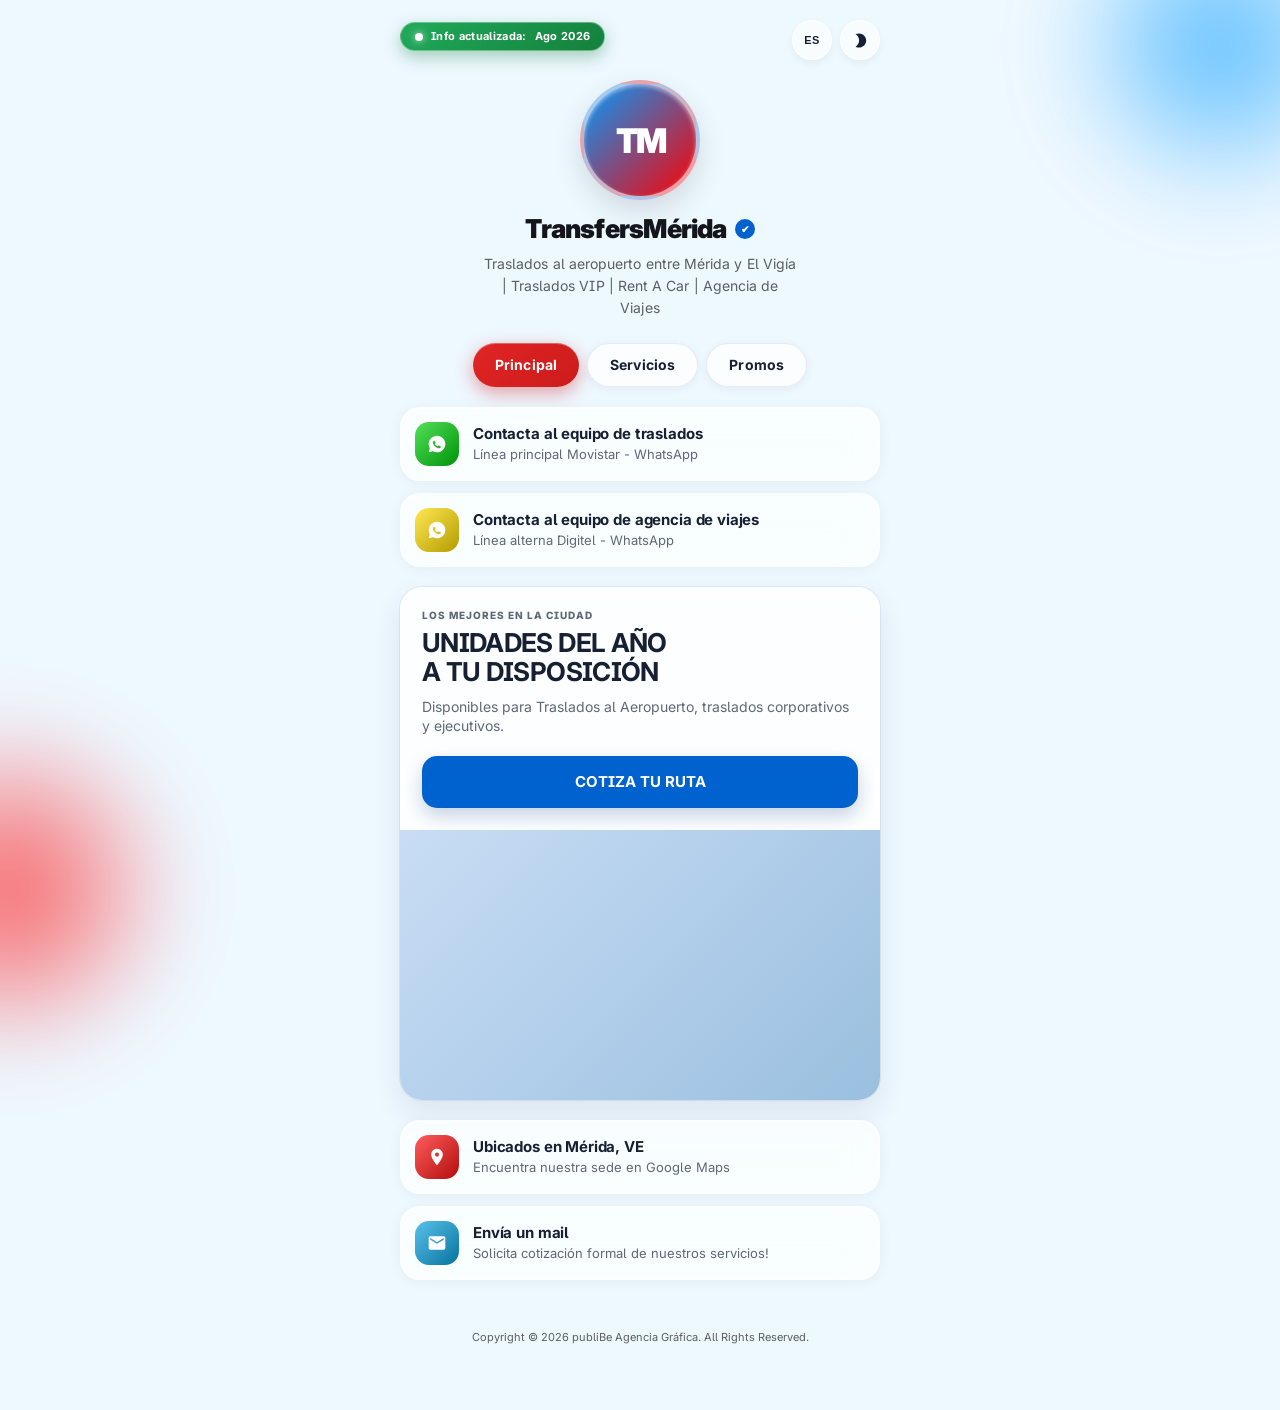
==== commit fa9dd32f: "Actualización del landing desde el editor" ====
--- a/index.html
+++ b/index.html
@@ -840,7 +840,7 @@
     const TEMPLATES = {"restaurantes": {"theme": {"isDark": false, "bgLight": "#F1F8FF", "bgDark": "#0A1428", "orb1": "#C1443C", "orb2": "#F2790A", "accent": "#C1443C", "badgeBg": "rgba(10,20,40,0.6)", "badgeColor": "#FFFFFF", "promoBg": "#C1443C", "promoColor": "#ffffff", "promoText": "<b>Promo activa</b><br><small style=\"font-size:12px;font-weight:normal;color:inherit;\">Válida por tiempo limitado</small>", "fontPair": "inter"}, "profile": {"name": "Mi Restaurante", "desc": "Sabores que enamoran, en el corazón de la ciudad.", "descColorLight": null, "descColorDark": null, "avatar": "https://placehold.co/200x200/C1443C/FFFFFF?text=LOGO", "date": "Ago 2026", "name_i18n": {"en": "My Restaurant", "fr": "Mon Restaurant", "it": "Il Mio Ristorante", "ar": "مطعمي", "zh": "我的餐厅"}, "desc_i18n": {"en": "Flavors you'll fall in love with, in the heart of the city.", "fr": "Des saveurs à tomber, au cœur de la ville.", "it": "Sapori che conquistano, nel cuore della città.", "ar": "نكهات تأسر القلوب، في قلب المدينة.", "zh": "城市中心，令人心动的美味。"}}, "tabOrder": ["principal", "menu", "promos"], "tabNames": {"principal": "Principal", "menu": "Menú", "promos": "Promos"}, "blocks_principal": [{"id": "lnk001", "type": "link", "title": "Escríbenos por WhatsApp", "sub": "Respuesta rápida y atención personalizada", "url": "https://wa.me/1234567890", "icon": "fa-brands fa-whatsapp", "color": "linear-gradient(135deg, #25d366, #128c4e)", "title_i18n": {"en": "Message us on WhatsApp", "fr": "Écrivez-nous sur WhatsApp", "it": "Scrivici su WhatsApp", "ar": "راسلنا عبر واتساب", "zh": "通过WhatsApp联系我们"}, "sub_i18n": {"en": "Fast response and personalized service", "fr": "Réponse rapide et service personnalisé", "it": "Risposta rapida e assistenza personalizzata", "ar": "رد سريع وخدمة شخصية", "zh": "快速回复，个性化服务"}}, {"id": "lnk002", "type": "link", "title": "Encuéntranos en el mapa", "sub": "Visita nuestra sede principal", "url": "https://maps.google.com", "icon": "fa-solid fa-location-dot", "color": "linear-gradient(135deg, #f5a623, #e07d10)", "title_i18n": {"en": "Find us on the map", "fr": "Retrouvez-nous sur la carte", "it": "Trovaci sulla mappa", "ar": "اعثر علينا على الخريطة", "zh": "在地图上找到我们"}, "sub_i18n": {"en": "Visit our main location", "fr": "Visitez notre siège principal", "it": "Visita la nostra sede principale", "ar": "قم بزيارة مقرنا الرئيسي", "zh": "访问我们的总部"}}, {"id": "lnk003", "type": "link", "title": "Síguenos en Instagram", "sub": "Contenido y novedades todos los días", "url": "https://instagram.com", "icon": "fa-brands fa-instagram", "color": "linear-gradient(135deg, #f09433, #dc2743, #bc1888)", "title_i18n": {"en": "Follow us on Instagram", "fr": "Suivez-nous sur Instagram", "it": "Seguici su Instagram", "ar": "تابعنا على إنستغرام", "zh": "在Instagram上关注我们"}, "sub_i18n": {"en": "New content every day", "fr": "Du contenu tous les jours", "it": "Contenuti nuovi ogni giorno", "ar": "محتوى جديد كل يوم", "zh": "每日更新内容"}}, {"id": "lnk004", "type": "link", "title": "Escríbenos un correo", "sub": "Para consultas y cotizaciones formales", "url": "mailto:hola@empresa.com", "icon": "fa-solid fa-envelope", "color": "linear-gradient(135deg, #0B84FF, #F2790A)", "title_i18n": {"en": "Send us an email", "fr": "Envoyez-nous un e-mail", "it": "Scrivici una email", "ar": "راسلنا عبر البريد الإلكتروني", "zh": "给我们发邮件"}, "sub_i18n": {"en": "For inquiries and formal quotes", "fr": "Pour toute demande ou devis officiel", "it": "Per richieste e preventivi ufficiali", "ar": "للاستفسارات وطلبات الأسعار الرسمية", "zh": "咨询与正式报价"}}, {"id": "cta001", "type": "cta", "badge": "BIENVENIDA", "title": "IMPULSA TU<br>NEGOCIO HOY", "desc": "Soluciones a tu medida.", "btn": "CONTÁCTANOS →", "url": "https://wa.me/1234567890", "img": "https://placehold.co/600x250/C1443C/FFFFFF?text=Banner+Bienvenida", "color": "#C1443C", "badge_i18n": {"en": "WELCOME", "fr": "BIENVENUE", "it": "BENVENUTO", "ar": "مرحباً", "zh": "欢迎"}, "title_i18n": {"en": "GROW YOUR<br>BUSINESS TODAY", "fr": "DÉVELOPPEZ VOTRE<br>ACTIVITÉ DÈS AUJOURD'HUI", "it": "FAI CRESCERE LA TUA<br>ATTIVITÀ OGGI", "ar": "طوّر عملك<br>اليوم", "zh": "今天就<br>发展您的业务"}, "desc_i18n": {"en": "Solutions tailored to you.", "fr": "Des solutions sur mesure.", "it": "Soluzioni su misura per te.", "ar": "حلول مصممة خصيصاً لك.", "zh": "为您量身定制的解决方案。"}, "btn_i18n": {"en": "CONTACT US →", "fr": "CONTACTEZ-NOUS →", "it": "CONTATTACI →", "ar": "تواصل معنا ←", "zh": "联系我们 →"}}], "blocks_menu": [{"id": "mnu001", "type": "cta", "badge": "MENÚ", "title": "PLATOS<br>DESTACADOS", "desc": "Descubre nuestras especialidades de la casa.", "btn": "VER MENÚ →", "url": "#", "img": "https://placehold.co/600x250/C1443C/FFFFFF?text=Menu+Destacado", "color": "#C1443C", "badge_i18n": {"en": "MENU", "fr": "MENU", "it": "MENÙ", "ar": "القائمة", "zh": "菜单"}, "title_i18n": {"en": "FEATURED<br>DISHES", "fr": "PLATS<br>VEDETTES", "it": "PIATTI<br>IN EVIDENZA", "ar": "أطباق<br>مميزة", "zh": "特色<br>菜品"}, "desc_i18n": {"en": "Discover our house specialties.", "fr": "Découvrez nos spécialités maison.", "it": "Scopri le nostre specialità della casa.", "ar": "اكتشف أطباقنا المميزة.", "zh": "探索我们的招牌美食。"}, "btn_i18n": {"en": "VIEW MENU →", "fr": "VOIR LE MENU →", "it": "VEDI MENÙ →", "ar": "عرض القائمة ←", "zh": "查看菜单 →"}}, {"id": "mnu002", "type": "cta", "badge": "HORARIO", "title": "ABIERTO<br>TODOS LOS DÍAS", "desc": "Martes a domingo, 12:00 PM a 10:00 PM.", "btn": "RESERVAR →", "url": "https://wa.me/1234567890", "img": "https://placehold.co/600x250/F2790A/FFFFFF?text=Horario", "color": "#F2790A", "badge_i18n": {"en": "HOURS", "fr": "HORAIRES", "it": "ORARI", "ar": "ساعات العمل", "zh": "营业时间"}, "title_i18n": {"en": "OPEN<br>EVERY DAY", "fr": "OUVERT<br>TOUS LES JOURS", "it": "APERTO<br>TUTTI I GIORNI", "ar": "مفتوح<br>يومياً", "zh": "每日<br>营业"}, "desc_i18n": {"en": "Tuesday to Sunday, 12:00 PM to 10:00 PM.", "fr": "Du mardi au dimanche, de 12h00 à 22h00.", "it": "Da martedì a domenica, dalle 12:00 alle 22:00.", "ar": "من الثلاثاء إلى الأحد، من 12:00 ظهراً حتى 10:00 مساءً.", "zh": "周二至周日，中午12点至晚上10点。"}, "btn_i18n": {"en": "BOOK NOW →", "fr": "RÉSERVER →", "it": "PRENOTA →", "ar": "احجز الآن ←", "zh": "立即预订 →"}}], "blocks_promos": [{"id": "ptxt001", "type": "text", "content": "<b>Promo activa</b><br><small style=\"font-size:12px;font-weight:normal;color:inherit;\">Válida por tiempo limitado</small>", "bgColor": "#C1443C", "textColor": "#ffffff", "content_i18n": {"en": "<b>Active promo</b><br><small style=\"font-size:12px;font-weight:normal;color:inherit;\">Limited time only</small>", "fr": "<b>Promo en cours</b><br><small style=\"font-size:12px;font-weight:normal;color:inherit;\">Durée limitée</small>", "it": "<b>Promo attiva</b><br><small style=\"font-size:12px;font-weight:normal;color:inherit;\">Per tempo limitato</small>", "ar": "<b>عرض نشط</b><br><small style=\"font-size:12px;font-weight:normal;color:inherit;\">لفترة محدودة</small>", "zh": "<b>限时优惠</b><br><small style=\"font-size:12px;font-weight:normal;color:inherit;\">仅限一段时间</small>"}}, {"id": "prm001", "type": "promo", "isPromo": true, "leftText": "PLATO DEL DÍA", "rightText": "20% OFF", "desc": "Válido de lunes a jueves, solo en almuerzo.", "btn": "RESERVAR MESA →", "url": "https://wa.me/1234567890", "color": "#C1443C", "img": "https://placehold.co/600x250/F2790A/FFFFFF?text=Promo", "leftText_i18n": {"en": "DISH OF THE DAY", "fr": "PLAT DU JOUR", "it": "PIATTO DEL GIORNO", "ar": "طبق اليوم", "zh": "每日特餐"}, "rightText_i18n": {"en": "20% OFF", "fr": "-20%", "it": "-20%", "ar": "خصم 20%", "zh": "8折优惠"}, "desc_i18n": {"en": "Valid Monday to Thursday, lunch only.", "fr": "Valable du lundi au jeudi, uniquement le midi.", "it": "Valido dal lunedì al giovedì, solo a pranzo.", "ar": "ساري من الاثنين إلى الخميس، لوجبة الغداء فقط.", "zh": "周一至周四午餐时段有效。"}, "btn_i18n": {"en": "BOOK A TABLE →", "fr": "RÉSERVER UNE TABLE →", "it": "PRENOTA UN TAVOLO →", "ar": "احجز طاولة ←", "zh": "预订餐桌 →"}}], "tabNames_i18n": {"en": {"principal": "Home", "menu": "Menu", "promos": "Deals"}, "fr": {"principal": "Accueil", "menu": "Menu", "promos": "Promos"}, "it": {"principal": "Home", "menu": "Menù", "promos": "Offerte"}, "ar": {"principal": "الرئيسية", "menu": "القائمة", "promos": "العروض"}, "zh": {"principal": "首页", "menu": "菜单", "promos": "优惠"}}}, "servicios_profesionales": {"theme": {"isDark": false, "bgLight": "#F1F8FF", "bgDark": "#0A1428", "orb1": "#0B84FF", "orb2": "#17C3A2", "accent": "#0B84FF", "badgeBg": "rgba(10,20,40,0.6)", "badgeColor": "#FFFFFF", "promoBg": "#0B84FF", "promoColor": "#ffffff", "promoText": "<b>Promo activa</b><br><small style=\"font-size:12px;font-weight:normal;color:inherit;\">Válida por tiempo limitado</small>", "fontPair": "inter"}, "profile": {"name": "Mi Consultora", "desc": "Asesoría profesional para hacer crecer tu negocio.", "descColorLight": null, "descColorDark": null, "avatar": "https://placehold.co/200x200/0B84FF/FFFFFF?text=LOGO", "date": "Ago 2026", "name_i18n": {"en": "My Consulting Firm", "fr": "Mon Cabinet de Conseil", "it": "La Mia Società di Consulenza", "ar": "شركتي الاستشارية", "zh": "我的咨询公司"}, "desc_i18n": {"en": "Professional advice to grow your business.", "fr": "Un accompagnement professionnel pour développer votre entreprise.", "it": "Consulenza professionale per far crescere la tua attività.", "ar": "استشارات احترافية لتنمية عملك.", "zh": "专业咨询，助力业务增长。"}}, "tabOrder": ["principal", "servicios", "promos"], "tabNames": {"principal": "Principal", "servicios": "Servicios", "promos": "Promos"}, "blocks_principal": [{"id": "lnk001", "type": "link", "title": "Escríbenos por WhatsApp", "sub": "Respuesta rápida y atención personalizada", "url": "https://wa.me/1234567890", "icon": "fa-brands fa-whatsapp", "color": "linear-gradient(135deg, #25d366, #128c4e)", "title_i18n": {"en": "Message us on WhatsApp", "fr": "Écrivez-nous sur WhatsApp", "it": "Scrivici su WhatsApp", "ar": "راسلنا عبر واتساب", "zh": "通过WhatsApp联系我们"}, "sub_i18n": {"en": "Fast response and personalized service", "fr": "Réponse rapide et service personnalisé", "it": "Risposta rapida e assistenza personalizzata", "ar": "رد سريع وخدمة شخصية", "zh": "快速回复，个性化服务"}}, {"id": "lnk002", "type": "link", "title": "Encuéntranos en el mapa", "sub": "Visita nuestra sede principal", "url": "https://maps.google.com", "icon": "fa-solid fa-location-dot", "color": "linear-gradient(135deg, #f5a623, #e07d10)", "title_i18n": {"en": "Find us on the map", "fr": "Retrouvez-nous sur la carte", "it": "Trovaci sulla mappa", "ar": "اعثر علينا على الخريطة", "zh": "在地图上找到我们"}, "sub_i18n": {"en": "Visit our main location", "fr": "Visitez notre siège principal", "it": "Visita la nostra sede principale", "ar": "قم بزيارة مقرنا الرئيسي", "zh": "访问我们的总部"}}, {"id": "lnk003", "type": "link", "title": "Síguenos en Instagram", "sub": "Contenido y novedades todos los días", "url": "https://instagram.com", "icon": "fa-brands fa-instagram", "color": "linear-gradient(135deg, #f09433, #dc2743, #bc1888)", "title_i18n": {"en": "Follow us on Instagram", "fr": "Suivez-nous sur Instagram", "it": "Seguici su Instagram", "ar": "تابعنا على إنستغرام", "zh": "在Instagram上关注我们"}, "sub_i18n": {"en": "New content every day", "fr": "Du contenu tous les jours", "it": "Contenuti nuovi ogni giorno", "ar": "محتوى جديد كل يوم", "zh": "每日更新内容"}}, {"id": "lnk004", "type": "link", "title": "Escríbenos un correo", "sub": "Para consultas y cotizaciones formales", "url": "mailto:hola@empresa.com", "icon": "fa-solid fa-envelope", "color": "linear-gradient(135deg, #0B84FF, #F2790A)", "title_i18n": {"en": "Send us an email", "fr": "Envoyez-nous un e-mail", "it": "Scrivici una email", "ar": "راسلنا عبر البريد الإلكتروني", "zh": "给我们发邮件"}, "sub_i18n": {"en": "For inquiries and formal quotes", "fr": "Pour toute demande ou devis officiel", "it": "Per richieste e preventivi ufficiali", "ar": "للاستفسارات وطلبات الأسعار الرسمية", "zh": "咨询与正式报价"}}, {"id": "cta001", "type": "cta", "badge": "BIENVENIDA", "title": "IMPULSA TU<br>NEGOCIO HOY", "desc": "Soluciones a tu medida.", "btn": "CONTÁCTANOS →", "url": "https://wa.me/1234567890", "img": "https://placehold.co/600x250/0B84FF/FFFFFF?text=Banner+Bienvenida", "color": "#0B84FF", "badge_i18n": {"en": "WELCOME", "fr": "BIENVENUE", "it": "BENVENUTO", "ar": "مرحباً", "zh": "欢迎"}, "title_i18n": {"en": "GROW YOUR<br>BUSINESS TODAY", "fr": "DÉVELOPPEZ VOTRE<br>ACTIVITÉ DÈS AUJOURD'HUI", "it": "FAI CRESCERE LA TUA<br>ATTIVITÀ OGGI", "ar": "طوّر عملك<br>اليوم", "zh": "今天就<br>发展您的业务"}, "desc_i18n": {"en": "Solutions tailored to you.", "fr": "Des solutions sur mesure.", "it": "Soluzioni su misura per te.", "ar": "حلول مصممة خصيصاً لك.", "zh": "为您量身定制的解决方案。"}, "btn_i18n": {"en": "CONTACT US →", "fr": "CONTACTEZ-NOUS →", "it": "CONTATTACI →", "ar": "تواصل معنا ←", "zh": "联系我们 →"}}], "blocks_servicios": [{"id": "srv001", "type": "cta", "badge": "SERVICIOS", "title": "¿QUÉ<br>OFRECEMOS?", "desc": "Consultoría, contabilidad y asesoría legal.", "btn": "VER MÁS →", "url": "#", "img": "https://placehold.co/600x250/0B84FF/FFFFFF?text=Servicios", "color": "#0B84FF", "badge_i18n": {"en": "SERVICES", "fr": "SERVICES", "it": "SERVIZI", "ar": "الخدمات", "zh": "服务"}, "title_i18n": {"en": "WHAT WE<br>OFFER", "fr": "NOTRE<br>OFFRE", "it": "COSA<br>OFFRIAMO", "ar": "ماذا<br>نقدم؟", "zh": "我们的<br>服务"}, "desc_i18n": {"en": "Consulting, accounting and legal advice.", "fr": "Conseil, comptabilité et assistance juridique.", "it": "Consulenza, contabilità e assistenza legale.", "ar": "استشارات ومحاسبة واستشارات قانونية.", "zh": "咨询、会计与法律服务。"}, "btn_i18n": {"en": "SEE MORE →", "fr": "VOIR PLUS →", "it": "SCOPRI DI PIÙ →", "ar": "عرض المزيد ←", "zh": "查看更多 →"}}, {"id": "srv002", "type": "cta", "badge": "AGENDA", "title": "RESERVA TU<br>CITA", "desc": "Agenda una consulta con nuestro equipo.", "btn": "AGENDAR →", "url": "https://wa.me/1234567890", "img": "https://placehold.co/600x250/17C3A2/FFFFFF?text=Agenda", "color": "#17C3A2", "badge_i18n": {"en": "SCHEDULE", "fr": "AGENDA", "it": "AGENDA", "ar": "الحجز", "zh": "预约"}, "title_i18n": {"en": "BOOK YOUR<br>APPOINTMENT", "fr": "RÉSERVEZ VOTRE<br>RENDEZ-VOUS", "it": "PRENOTA IL TUO<br>APPUNTAMENTO", "ar": "احجز<br>موعدك", "zh": "预约<br>咨询"}, "desc_i18n": {"en": "Schedule a consultation with our team.", "fr": "Planifiez une consultation avec notre équipe.", "it": "Prenota una consulenza con il nostro team.", "ar": "احجز استشارة مع فريقنا.", "zh": "与我们的团队预约咨询。"}, "btn_i18n": {"en": "SCHEDULE →", "fr": "PLANIFIER →", "it": "PRENOTA →", "ar": "احجز ←", "zh": "立即预约 →"}}], "blocks_promos": [{"id": "ptxt001", "type": "text", "content": "<b>Promo activa</b><br><small style=\"font-size:12px;font-weight:normal;color:inherit;\">Válida por tiempo limitado</small>", "bgColor": "#0B84FF", "textColor": "#ffffff", "content_i18n": {"en": "<b>Active promo</b><br><small style=\"font-size:12px;font-weight:normal;color:inherit;\">Limited time only</small>", "fr": "<b>Promo en cours</b><br><small style=\"font-size:12px;font-weight:normal;color:inherit;\">Durée limitée</small>", "it": "<b>Promo attiva</b><br><small style=\"font-size:12px;font-weight:normal;color:inherit;\">Per tempo limitato</small>", "ar": "<b>عرض نشط</b><br><small style=\"font-size:12px;font-weight:normal;color:inherit;\">لفترة محدودة</small>", "zh": "<b>限时优惠</b><br><small style=\"font-size:12px;font-weight:normal;color:inherit;\">仅限一段时间</small>"}}, {"id": "prm001", "type": "promo", "isPromo": true, "leftText": "PRIMERA CONSULTA", "rightText": "GRATIS", "desc": "Agenda tu primera asesoría sin costo.", "btn": "AGENDAR AHORA →", "url": "https://wa.me/1234567890", "color": "#0B84FF", "img": "https://placehold.co/600x250/17C3A2/FFFFFF?text=Promo", "leftText_i18n": {"en": "FIRST CONSULTATION", "fr": "PREMIÈRE CONSULTATION", "it": "PRIMA CONSULENZA", "ar": "أول استشارة", "zh": "首次咨询"}, "rightText_i18n": {"en": "FREE", "fr": "GRATUIT", "it": "GRATIS", "ar": "مجاناً", "zh": "免费"}, "desc_i18n": {"en": "Schedule your first consultation at no cost.", "fr": "Réservez votre première consultation gratuite.", "it": "Prenota la tua prima consulenza gratuita.", "ar": "احجز أول استشارة لك مجاناً.", "zh": "预约首次免费咨询。"}, "btn_i18n": {"en": "SCHEDULE NOW →", "fr": "RÉSERVER MAINTENANT →", "it": "PRENOTA ORA →", "ar": "احجز الآن ←", "zh": "立即预约 →"}}], "tabNames_i18n": {"en": {"principal": "Home", "servicios": "Services", "promos": "Deals"}, "fr": {"principal": "Accueil", "servicios": "Services", "promos": "Promos"}, "it": {"principal": "Home", "servicios": "Servizi", "promos": "Offerte"}, "ar": {"principal": "الرئيسية", "servicios": "الخدمات", "promos": "العروض"}, "zh": {"principal": "首页", "servicios": "服务", "promos": "优惠"}}}, "hoteles": {"theme": {"isDark": false, "bgLight": "#F1F8FF", "bgDark": "#0A1428", "orb1": "#17C3A2", "orb2": "#0B84FF", "accent": "#17C3A2", "badgeBg": "rgba(10,20,40,0.6)", "badgeColor": "#FFFFFF", "promoBg": "#17C3A2", "promoColor": "#ffffff", "promoText": "<b>Promo activa</b><br><small style=\"font-size:12px;font-weight:normal;color:inherit;\">Válida por tiempo limitado</small>", "fontPair": "inter"}, "profile": {"name": "Mi Hotel", "desc": "Tu descanso, nuestra prioridad.", "descColorLight": null, "descColorDark": null, "avatar": "https://placehold.co/200x200/17C3A2/FFFFFF?text=LOGO", "date": "Ago 2026", "name_i18n": {"en": "My Hotel", "fr": "Mon Hôtel", "it": "Il Mio Hotel", "ar": "فندقي", "zh": "我的酒店"}, "desc_i18n": {"en": "Your rest, our priority.", "fr": "Votre repos, notre priorité.", "it": "Il tuo riposo, la nostra priorità.", "ar": "راحتك أولويتنا.", "zh": "您的休憩，我们的首要任务。"}}, "tabOrder": ["principal", "habitaciones", "promos"], "tabNames": {"principal": "Principal", "habitaciones": "Habitaciones", "promos": "Promos"}, "blocks_principal": [{"id": "lnk001", "type": "link", "title": "Escríbenos por WhatsApp", "sub": "Respuesta rápida y atención personalizada", "url": "https://wa.me/1234567890", "icon": "fa-brands fa-whatsapp", "color": "linear-gradient(135deg, #25d366, #128c4e)", "title_i18n": {"en": "Message us on WhatsApp", "fr": "Écrivez-nous sur WhatsApp", "it": "Scrivici su WhatsApp", "ar": "راسلنا عبر واتساب", "zh": "通过WhatsApp联系我们"}, "sub_i18n": {"en": "Fast response and personalized service", "fr": "Réponse rapide et service personnalisé", "it": "Risposta rapida e assistenza personalizzata", "ar": "رد سريع وخدمة شخصية", "zh": "快速回复，个性化服务"}}, {"id": "lnk002", "type": "link", "title": "Encuéntranos en el mapa", "sub": "Visita nuestra sede principal", "url": "https://maps.google.com", "icon": "fa-solid fa-location-dot", "color": "linear-gradient(135deg, #f5a623, #e07d10)", "title_i18n": {"en": "Find us on the map", "fr": "Retrouvez-nous sur la carte", "it": "Trovaci sulla mappa", "ar": "اعثر علينا على الخريطة", "zh": "在地图上找到我们"}, "sub_i18n": {"en": "Visit our main location", "fr": "Visitez notre siège principal", "it": "Visita la nostra sede principale", "ar": "قم بزيارة مقرنا الرئيسي", "zh": "访问我们的总部"}}, {"id": "lnk003", "type": "link", "title": "Síguenos en Instagram", "sub": "Contenido y novedades todos los días", "url": "https://instagram.com", "icon": "fa-brands fa-instagram", "color": "linear-gradient(135deg, #f09433, #dc2743, #bc1888)", "title_i18n": {"en": "Follow us on Instagram", "fr": "Suivez-nous sur Instagram", "it": "Seguici su Instagram", "ar": "تابعنا على إنستغرام", "zh": "在Instagram上关注我们"}, "sub_i18n": {"en": "New content every day", "fr": "Du contenu tous les jours", "it": "Contenuti nuovi ogni giorno", "ar": "محتوى جديد كل يوم", "zh": "每日更新内容"}}, {"id": "lnk004", "type": "link", "title": "Escríbenos un correo", "sub": "Para consultas y cotizaciones formales", "url": "mailto:hola@empresa.com", "icon": "fa-solid fa-envelope", "color": "linear-gradient(135deg, #0B84FF, #F2790A)", "title_i18n": {"en": "Send us an email", "fr": "Envoyez-nous un e-mail", "it": "Scrivici una email", "ar": "راسلنا عبر البريد الإلكتروني", "zh": "给我们发邮件"}, "sub_i18n": {"en": "For inquiries and formal quotes", "fr": "Pour toute demande ou devis officiel", "it": "Per richieste e preventivi ufficiali", "ar": "للاستفسارات وطلبات الأسعار الرسمية", "zh": "咨询与正式报价"}}, {"id": "cta001", "type": "cta", "badge": "BIENVENIDA", "title": "IMPULSA TU<br>NEGOCIO HOY", "desc": "Soluciones a tu medida.", "btn": "CONTÁCTANOS →", "url": "https://wa.me/1234567890", "img": "https://placehold.co/600x250/17C3A2/FFFFFF?text=Banner+Bienvenida", "color": "#17C3A2", "badge_i18n": {"en": "WELCOME", "fr": "BIENVENUE", "it": "BENVENUTO", "ar": "مرحباً", "zh": "欢迎"}, "title_i18n": {"en": "GROW YOUR<br>BUSINESS TODAY", "fr": "DÉVELOPPEZ VOTRE<br>ACTIVITÉ DÈS AUJOURD'HUI", "it": "FAI CRESCERE LA TUA<br>ATTIVITÀ OGGI", "ar": "طوّر عملك<br>اليوم", "zh": "今天就<br>发展您的业务"}, "desc_i18n": {"en": "Solutions tailored to you.", "fr": "Des solutions sur mesure.", "it": "Soluzioni su misura per te.", "ar": "حلول مصممة خصيصاً لك.", "zh": "为您量身定制的解决方案。"}, "btn_i18n": {"en": "CONTACT US →", "fr": "CONTACTEZ-NOUS →", "it": "CONTATTACI →", "ar": "تواصل معنا ←", "zh": "联系我们 →"}}], "blocks_habitaciones": [{"id": "hab001", "type": "cta", "badge": "HABITACIONES", "title": "TIPOS DE<br>HABITACIÓN", "desc": "Estándar, superior y suite — para cada necesidad.", "btn": "VER TARIFAS →", "url": "#", "img": "https://placehold.co/600x250/17C3A2/FFFFFF?text=Habitaciones", "color": "#17C3A2", "badge_i18n": {"en": "ROOMS", "fr": "CHAMBRES", "it": "CAMERE", "ar": "الغرف", "zh": "客房"}, "title_i18n": {"en": "ROOM<br>TYPES", "fr": "TYPES DE<br>CHAMBRES", "it": "TIPI DI<br>CAMERA", "ar": "أنواع<br>الغرف", "zh": "房型<br>介绍"}, "desc_i18n": {"en": "Standard, superior and suite — for every need.", "fr": "Standard, supérieure et suite — pour tous les besoins.", "it": "Standard, superior e suite — per ogni esigenza.", "ar": "غرف عادية ومتميزة وأجنحة — لكل احتياج.", "zh": "标准房、高级房与套房，满足各种需求。"}, "btn_i18n": {"en": "VIEW RATES →", "fr": "VOIR LES TARIFS →", "it": "VEDI TARIFFE →", "ar": "عرض الأسعار ←", "zh": "查看价格 →"}}, {"id": "hab002", "type": "cta", "badge": "GALERÍA", "title": "CONOCE<br>NUESTRO HOTEL", "desc": "Instalaciones, piscina y áreas comunes.", "btn": "VER FOTOS →", "url": "https://instagram.com", "img": "https://placehold.co/600x250/0B84FF/FFFFFF?text=Galeria", "color": "#0B84FF", "badge_i18n": {"en": "GALLERY", "fr": "GALERIE", "it": "GALLERIA", "ar": "معرض الصور", "zh": "图库"}, "title_i18n": {"en": "DISCOVER<br>OUR HOTEL", "fr": "DÉCOUVREZ<br>NOTRE HÔTEL", "it": "SCOPRI IL<br>NOSTRO HOTEL", "ar": "تعرّف على<br>فندقنا", "zh": "探索<br>我们的酒店"}, "desc_i18n": {"en": "Facilities, pool and common areas.", "fr": "Installations, piscine et espaces communs.", "it": "Strutture, piscina e aree comuni.", "ar": "المرافق وحمام السباحة والمناطق المشتركة.", "zh": "设施、泳池及公共区域。"}, "btn_i18n": {"en": "VIEW PHOTOS →", "fr": "VOIR LES PHOTOS →", "it": "VEDI FOTO →", "ar": "عرض الصور ←", "zh": "查看照片 →"}}], "blocks_promos": [{"id": "ptxt001", "type": "text", "content": "<b>Promo activa</b><br><small style=\"font-size:12px;font-weight:normal;color:inherit;\">Válida por tiempo limitado</small>", "bgColor": "#17C3A2", "textColor": "#ffffff", "content_i18n": {"en": "<b>Active promo</b><br><small style=\"font-size:12px;font-weight:normal;color:inherit;\">Limited time only</small>", "fr": "<b>Promo en cours</b><br><small style=\"font-size:12px;font-weight:normal;color:inherit;\">Durée limitée</small>", "it": "<b>Promo attiva</b><br><small style=\"font-size:12px;font-weight:normal;color:inherit;\">Per tempo limitato</small>", "ar": "<b>عرض نشط</b><br><small style=\"font-size:12px;font-weight:normal;color:inherit;\">لفترة محدودة</small>", "zh": "<b>限时优惠</b><br><small style=\"font-size:12px;font-weight:normal;color:inherit;\">仅限一段时间</small>"}}, {"id": "prm001", "type": "promo", "isPromo": true, "leftText": "RESERVA ANTICIPADA", "rightText": "15% OFF", "desc": "Reserva con 30 días de anticipación y ahorra.", "btn": "RESERVAR AHORA →", "url": "https://wa.me/1234567890", "color": "#17C3A2", "img": "https://placehold.co/600x250/0B84FF/FFFFFF?text=Promo", "leftText_i18n": {"en": "ADVANCE BOOKING", "fr": "RÉSERVATION ANTICIPÉE", "it": "PRENOTAZIONE ANTICIPATA", "ar": "الحجز المبكر", "zh": "提前预订"}, "rightText_i18n": {"en": "15% OFF", "fr": "-15%", "it": "-15%", "ar": "خصم 15%", "zh": "85折优惠"}, "desc_i18n": {"en": "Book 30 days in advance and save.", "fr": "Réservez 30 jours à l'avance et économisez.", "it": "Prenota con 30 giorni di anticipo e risparmia.", "ar": "احجز قبل 30 يوماً ووفّر.", "zh": "提前30天预订即可享受优惠。"}, "btn_i18n": {"en": "BOOK NOW →", "fr": "RÉSERVER MAINTENANT →", "it": "PRENOTA ORA →", "ar": "احجز الآن ←", "zh": "立即预订 →"}}], "tabNames_i18n": {"en": {"principal": "Home", "habitaciones": "Rooms", "promos": "Deals"}, "fr": {"principal": "Accueil", "habitaciones": "Chambres", "promos": "Promos"}, "it": {"principal": "Home", "habitaciones": "Camere", "promos": "Offerte"}, "ar": {"principal": "الرئيسية", "habitaciones": "الغرف", "promos": "العروض"}, "zh": {"principal": "首页", "habitaciones": "客房", "promos": "优惠"}}}, "talleres_mecanicos": {"theme": {"isDark": false, "bgLight": "#F1F8FF", "bgDark": "#0A1428", "orb1": "#F2790A", "orb2": "#C1443C", "accent": "#F2790A", "badgeBg": "rgba(10,20,40,0.6)", "badgeColor": "#FFFFFF", "promoBg": "#F2790A", "promoColor": "#ffffff", "promoText": "<b>Promo activa</b><br><small style=\"font-size:12px;font-weight:normal;color:inherit;\">Válida por tiempo limitado</small>", "fontPair": "inter"}, "profile": {"name": "Mi Taller", "desc": "Tu vehículo en las mejores manos.", "descColorLight": null, "descColorDark": null, "avatar": "https://placehold.co/200x200/F2790A/FFFFFF?text=LOGO", "date": "Ago 2026", "name_i18n": {"en": "My Auto Shop", "fr": "Mon Garage", "it": "La Mia Officina", "ar": "ورشتي", "zh": "我的汽修厂"}, "desc_i18n": {"en": "Your vehicle in the best hands.", "fr": "Votre véhicule entre les meilleures mains.", "it": "Il tuo veicolo nelle mani migliori.", "ar": "سيارتك في أيدٍ أمينة.", "zh": "值得信赖的爱车养护。"}}, "tabOrder": ["principal", "servicios", "promos"], "tabNames": {"principal": "Principal", "servicios": "Servicios", "promos": "Promos"}, "blocks_principal": [{"id": "lnk001", "type": "link", "title": "Escríbenos por WhatsApp", "sub": "Respuesta rápida y atención personalizada", "url": "https://wa.me/1234567890", "icon": "fa-brands fa-whatsapp", "color": "linear-gradient(135deg, #25d366, #128c4e)", "title_i18n": {"en": "Message us on WhatsApp", "fr": "Écrivez-nous sur WhatsApp", "it": "Scrivici su WhatsApp", "ar": "راسلنا عبر واتساب", "zh": "通过WhatsApp联系我们"}, "sub_i18n": {"en": "Fast response and personalized service", "fr": "Réponse rapide et service personnalisé", "it": "Risposta rapida e assistenza personalizzata", "ar": "رد سريع وخدمة شخصية", "zh": "快速回复，个性化服务"}}, {"id": "lnk002", "type": "link", "title": "Encuéntranos en el mapa", "sub": "Visita nuestra sede principal", "url": "https://maps.google.com", "icon": "fa-solid fa-location-dot", "color": "linear-gradient(135deg, #f5a623, #e07d10)", "title_i18n": {"en": "Find us on the map", "fr": "Retrouvez-nous sur la carte", "it": "Trovaci sulla mappa", "ar": "اعثر علينا على الخريطة", "zh": "在地图上找到我们"}, "sub_i18n": {"en": "Visit our main location", "fr": "Visitez notre siège principal", "it": "Visita la nostra sede principale", "ar": "قم بزيارة مقرنا الرئيسي", "zh": "访问我们的总部"}}, {"id": "lnk003", "type": "link", "title": "Síguenos en Instagram", "sub": "Contenido y novedades todos los días", "url": "https://instagram.com", "icon": "fa-brands fa-instagram", "color": "linear-gradient(135deg, #f09433, #dc2743, #bc1888)", "title_i18n": {"en": "Follow us on Instagram", "fr": "Suivez-nous sur Instagram", "it": "Seguici su Instagram", "ar": "تابعنا على إنستغرام", "zh": "在Instagram上关注我们"}, "sub_i18n": {"en": "New content every day", "fr": "Du contenu tous les jours", "it": "Contenuti nuovi ogni giorno", "ar": "محتوى جديد كل يوم", "zh": "每日更新内容"}}, {"id": "lnk004", "type": "link", "title": "Escríbenos un correo", "sub": "Para consultas y cotizaciones formales", "url": "mailto:hola@empresa.com", "icon": "fa-solid fa-envelope", "color": "linear-gradient(135deg, #0B84FF, #F2790A)", "title_i18n": {"en": "Send us an email", "fr": "Envoyez-nous un e-mail", "it": "Scrivici una email", "ar": "راسلنا عبر البريد الإلكتروني", "zh": "给我们发邮件"}, "sub_i18n": {"en": "For inquiries and formal quotes", "fr": "Pour toute demande ou devis officiel", "it": "Per richieste e preventivi ufficiali", "ar": "للاستفسارات وطلبات الأسعار الرسمية", "zh": "咨询与正式报价"}}, {"id": "cta001", "type": "cta", "badge": "BIENVENIDA", "title": "IMPULSA TU<br>NEGOCIO HOY", "desc": "Soluciones a tu medida.", "btn": "CONTÁCTANOS →", "url": "https://wa.me/1234567890", "img": "https://placehold.co/600x250/F2790A/FFFFFF?text=Banner+Bienvenida", "color": "#F2790A", "badge_i18n": {"en": "WELCOME", "fr": "BIENVENUE", "it": "BENVENUTO", "ar": "مرحباً", "zh": "欢迎"}, "title_i18n": {"en": "GROW YOUR<br>BUSINESS TODAY", "fr": "DÉVELOPPEZ VOTRE<br>ACTIVITÉ DÈS AUJOURD'HUI", "it": "FAI CRESCERE LA TUA<br>ATTIVITÀ OGGI", "ar": "طوّر عملك<br>اليوم", "zh": "今天就<br>发展您的业务"}, "desc_i18n": {"en": "Solutions tailored to you.", "fr": "Des solutions sur mesure.", "it": "Soluzioni su misura per te.", "ar": "حلول مصممة خصيصاً لك.", "zh": "为您量身定制的解决方案。"}, "btn_i18n": {"en": "CONTACT US →", "fr": "CONTACTEZ-NOUS →", "it": "CONTATTACI →", "ar": "تواصل معنا ←", "zh": "联系我们 →"}}], "blocks_servicios": [{"id": "tll001", "type": "cta", "badge": "SERVICIOS", "title": "CAMBIO DE<br>ACEITE Y MÁS", "desc": "Diagnóstico, frenos, suspensión y más.", "btn": "VER SERVICIOS →", "url": "#", "img": "https://placehold.co/600x250/F2790A/FFFFFF?text=Servicios+Taller", "color": "#F2790A", "badge_i18n": {"en": "SERVICES", "fr": "SERVICES", "it": "SERVIZI", "ar": "الخدمات", "zh": "服务"}, "title_i18n": {"en": "OIL CHANGE<br>AND MORE", "fr": "VIDANGE<br>ET PLUS ENCORE", "it": "CAMBIO<br>OLIO E ALTRO", "ar": "تغيير الزيت<br>وخدمات أخرى", "zh": "机油更换<br>及更多服务"}, "desc_i18n": {"en": "Diagnostics, brakes, suspension and more.", "fr": "Diagnostic, freins, suspension et plus.", "it": "Diagnosi, freni, sospensioni e altro.", "ar": "الفحص والفرامل ونظام التعليق والمزيد.", "zh": "故障诊断、刹车、悬挂系统及更多服务。"}, "btn_i18n": {"en": "VIEW SERVICES →", "fr": "VOIR LES SERVICES →", "it": "VEDI SERVIZI →", "ar": "عرض الخدمات ←", "zh": "查看服务 →"}}, {"id": "tll002", "type": "cta", "badge": "CITAS", "title": "AGENDA TU<br>REVISIÓN", "desc": "Trae tu vehículo sin esperas.", "btn": "AGENDAR →", "url": "https://wa.me/1234567890", "img": "https://placehold.co/600x250/C1443C/FFFFFF?text=Agenda+Taller", "color": "#C1443C", "badge_i18n": {"en": "APPOINTMENTS", "fr": "RENDEZ-VOUS", "it": "APPUNTAMENTI", "ar": "المواعيد", "zh": "预约"}, "title_i18n": {"en": "SCHEDULE YOUR<br>INSPECTION", "fr": "PLANIFIEZ VOTRE<br>RÉVISION", "it": "PRENOTA LA TUA<br>REVISIONE", "ar": "احجز موعد<br>الفحص", "zh": "预约<br>车辆检修"}, "desc_i18n": {"en": "Bring your vehicle in with no waiting.", "fr": "Apportez votre véhicule sans attente.", "it": "Porta il tuo veicolo senza attese.", "ar": "أحضر سيارتك دون انتظار.", "zh": "无需等待，随到随修。"}, "btn_i18n": {"en": "SCHEDULE →", "fr": "PLANIFIER →", "it": "PRENOTA →", "ar": "احجز ←", "zh": "立即预约 →"}}], "blocks_promos": [{"id": "ptxt001", "type": "text", "content": "<b>Promo activa</b><br><small style=\"font-size:12px;font-weight:normal;color:inherit;\">Válida por tiempo limitado</small>", "bgColor": "#F2790A", "textColor": "#ffffff", "content_i18n": {"en": "<b>Active promo</b><br><small style=\"font-size:12px;font-weight:normal;color:inherit;\">Limited time only</small>", "fr": "<b>Promo en cours</b><br><small style=\"font-size:12px;font-weight:normal;color:inherit;\">Durée limitée</small>", "it": "<b>Promo attiva</b><br><small style=\"font-size:12px;font-weight:normal;color:inherit;\">Per tempo limitato</small>", "ar": "<b>عرض نشط</b><br><small style=\"font-size:12px;font-weight:normal;color:inherit;\">لفترة محدودة</small>", "zh": "<b>限时优惠</b><br><small style=\"font-size:12px;font-weight:normal;color:inherit;\">仅限一段时间</small>"}}, {"id": "prm001", "type": "promo", "isPromo": true, "leftText": "REVISIÓN GENERAL", "rightText": "10% OFF", "desc": "Diagnóstico completo con descuento este mes.", "btn": "AGENDAR AHORA →", "url": "https://wa.me/1234567890", "color": "#F2790A", "img": "https://placehold.co/600x250/C1443C/FFFFFF?text=Promo", "leftText_i18n": {"en": "GENERAL INSPECTION", "fr": "RÉVISION GÉNÉRALE", "it": "REVISIONE GENERALE", "ar": "الفحص الشامل", "zh": "全面检修"}, "rightText_i18n": {"en": "10% OFF", "fr": "-10%", "it": "-10%", "ar": "خصم 10%", "zh": "9折优惠"}, "desc_i18n": {"en": "Full diagnostics at a discount this month.", "fr": "Diagnostic complet à prix réduit ce mois-ci.", "it": "Diagnosi completa scontata questo mese.", "ar": "فحص شامل بخصم خاص هذا الشهر.", "zh": "本月全面检测享优惠价。"}, "btn_i18n": {"en": "SCHEDULE NOW →", "fr": "RÉSERVER MAINTENANT →", "it": "PRENOTA ORA →", "ar": "احجز الآن ←", "zh": "立即预约 →"}}], "tabNames_i18n": {"en": {"principal": "Home", "servicios": "Services", "promos": "Deals"}, "fr": {"principal": "Accueil", "servicios": "Services", "promos": "Promos"}, "it": {"principal": "Home", "servicios": "Servizi", "promos": "Offerte"}, "ar": {"principal": "الرئيسية", "servicios": "الخدمات", "promos": "العروض"}, "zh": {"principal": "首页", "servicios": "服务", "promos": "优惠"}}}, "agencias_de_viaje": {"theme": {"isDark": false, "bgLight": "#F1F8FF", "bgDark": "#0A1428", "orb1": "#0B84FF", "orb2": "#F4D53E", "accent": "#0B84FF", "badgeBg": "rgba(10,20,40,0.6)", "badgeColor": "#FFFFFF", "promoBg": "#0B84FF", "promoColor": "#ffffff", "promoText": "<b>Promo activa</b><br><small style=\"font-size:12px;font-weight:normal;color:inherit;\">Válida por tiempo limitado</small>", "fontPair": "inter"}, "profile": {"name": "Mi Agencia de Viajes", "desc": "Tu próxima aventura empieza aquí.", "descColorLight": null, "descColorDark": null, "avatar": "https://placehold.co/200x200/0B84FF/FFFFFF?text=LOGO", "date": "Ago 2026", "name_i18n": {"en": "My Travel Agency", "fr": "Mon Agence de Voyages", "it": "La Mia Agenzia di Viaggi", "ar": "وكالة السفر الخاصة بي", "zh": "我的旅行社"}, "desc_i18n": {"en": "Your next adventure starts here.", "fr": "Votre prochaine aventure commence ici.", "it": "La tua prossima avventura inizia qui.", "ar": "مغامرتك القادمة تبدأ هنا.", "zh": "您的下一场冒险，由此开始。"}}, "tabOrder": ["principal", "paquetes", "promos"], "tabNames": {"principal": "Principal", "paquetes": "Paquetes", "promos": "Promos"}, "blocks_principal": [{"id": "lnk001", "type": "link", "title": "Escríbenos por WhatsApp", "sub": "Respuesta rápida y atención personalizada", "url": "https://wa.me/1234567890", "icon": "fa-brands fa-whatsapp", "color": "linear-gradient(135deg, #25d366, #128c4e)", "title_i18n": {"en": "Message us on WhatsApp", "fr": "Écrivez-nous sur WhatsApp", "it": "Scrivici su WhatsApp", "ar": "راسلنا عبر واتساب", "zh": "通过WhatsApp联系我们"}, "sub_i18n": {"en": "Fast response and personalized service", "fr": "Réponse rapide et service personnalisé", "it": "Risposta rapida e assistenza personalizzata", "ar": "رد سريع وخدمة شخصية", "zh": "快速回复，个性化服务"}}, {"id": "lnk002", "type": "link", "title": "Encuéntranos en el mapa", "sub": "Visita nuestra sede principal", "url": "https://maps.google.com", "icon": "fa-solid fa-location-dot", "color": "linear-gradient(135deg, #f5a623, #e07d10)", "title_i18n": {"en": "Find us on the map", "fr": "Retrouvez-nous sur la carte", "it": "Trovaci sulla mappa", "ar": "اعثر علينا على الخريطة", "zh": "在地图上找到我们"}, "sub_i18n": {"en": "Visit our main location", "fr": "Visitez notre siège principal", "it": "Visita la nostra sede principale", "ar": "قم بزيارة مقرنا الرئيسي", "zh": "访问我们的总部"}}, {"id": "lnk003", "type": "link", "title": "Síguenos en Instagram", "sub": "Contenido y novedades todos los días", "url": "https://instagram.com", "icon": "fa-brands fa-instagram", "color": "linear-gradient(135deg, #f09433, #dc2743, #bc1888)", "title_i18n": {"en": "Follow us on Instagram", "fr": "Suivez-nous sur Instagram", "it": "Seguici su Instagram", "ar": "تابعنا على إنستغرام", "zh": "在Instagram上关注我们"}, "sub_i18n": {"en": "New content every day", "fr": "Du contenu tous les jours", "it": "Contenuti nuovi ogni giorno", "ar": "محتوى جديد كل يوم", "zh": "每日更新内容"}}, {"id": "lnk004", "type": "link", "title": "Escríbenos un correo", "sub": "Para consultas y cotizaciones formales", "url": "mailto:hola@empresa.com", "icon": "fa-solid fa-envelope", "color": "linear-gradient(135deg, #0B84FF, #F2790A)", "title_i18n": {"en": "Send us an email", "fr": "Envoyez-nous un e-mail", "it": "Scrivici una email", "ar": "راسلنا عبر البريد الإلكتروني", "zh": "给我们发邮件"}, "sub_i18n": {"en": "For inquiries and formal quotes", "fr": "Pour toute demande ou devis officiel", "it": "Per richieste e preventivi ufficiali", "ar": "للاستفسارات وطلبات الأسعار الرسمية", "zh": "咨询与正式报价"}}, {"id": "cta001", "type": "cta", "badge": "BIENVENIDA", "title": "IMPULSA TU<br>NEGOCIO HOY", "desc": "Soluciones a tu medida.", "btn": "CONTÁCTANOS →", "url": "https://wa.me/1234567890", "img": "https://placehold.co/600x250/0B84FF/FFFFFF?text=Banner+Bienvenida", "color": "#0B84FF", "badge_i18n": {"en": "WELCOME", "fr": "BIENVENUE", "it": "BENVENUTO", "ar": "مرحباً", "zh": "欢迎"}, "title_i18n": {"en": "GROW YOUR<br>BUSINESS TODAY", "fr": "DÉVELOPPEZ VOTRE<br>ACTIVITÉ DÈS AUJOURD'HUI", "it": "FAI CRESCERE LA TUA<br>ATTIVITÀ OGGI", "ar": "طوّر عملك<br>اليوم", "zh": "今天就<br>发展您的业务"}, "desc_i18n": {"en": "Solutions tailored to you.", "fr": "Des solutions sur mesure.", "it": "Soluzioni su misura per te.", "ar": "حلول مصممة خصيصاً لك.", "zh": "为您量身定制的解决方案。"}, "btn_i18n": {"en": "CONTACT US →", "fr": "CONTACTEZ-NOUS →", "it": "CONTATTACI →", "ar": "تواصل معنا ←", "zh": "联系我们 →"}}], "blocks_paquetes": [{"id": "pkg001", "type": "cta", "badge": "PAQUETES", "title": "DESTINOS<br>DESTACADOS", "desc": "Playa, montaña y ciudad — arma tu viaje ideal.", "btn": "VER PAQUETES →", "url": "#", "img": "https://placehold.co/600x250/0B84FF/FFFFFF?text=Paquetes", "color": "#0B84FF", "badge_i18n": {"en": "PACKAGES", "fr": "FORFAITS", "it": "PACCHETTI", "ar": "الباقات", "zh": "套餐"}, "title_i18n": {"en": "FEATURED<br>DESTINATIONS", "fr": "DESTINATIONS<br>VEDETTES", "it": "DESTINAZIONI<br>IN EVIDENZA", "ar": "وجهات<br>مميزة", "zh": "热门<br>目的地"}, "desc_i18n": {"en": "Beach, mountains and city — build your ideal trip.", "fr": "Plage, montagne et ville — créez le voyage idéal.", "it": "Mare, montagna e città — crea il tuo viaggio ideale.", "ar": "شاطئ وجبل ومدينة — صمم رحلتك المثالية.", "zh": "海滨、山川、都市——打造您的理想之旅。"}, "btn_i18n": {"en": "VIEW PACKAGES →", "fr": "VOIR LES FORFAITS →", "it": "VEDI PACCHETTI →", "ar": "عرض الباقات ←", "zh": "查看套餐 →"}}, {"id": "pkg002", "type": "cta", "badge": "COTIZA", "title": "PIDE TU<br>COTIZACIÓN", "desc": "Cuéntanos tu destino soñado.", "btn": "COTIZAR →", "url": "https://wa.me/1234567890", "img": "https://placehold.co/600x250/F4D53E/FFFFFF?text=Cotizar", "color": "#F4D53E", "badge_i18n": {"en": "GET A QUOTE", "fr": "DEVIS", "it": "PREVENTIVO", "ar": "اطلب عرض سعر", "zh": "获取报价"}, "title_i18n": {"en": "REQUEST YOUR<br>QUOTE", "fr": "DEMANDEZ VOTRE<br>DEVIS", "it": "RICHIEDI IL TUO<br>PREVENTIVO", "ar": "اطلب<br>عرض سعرك", "zh": "获取您的<br>专属报价"}, "desc_i18n": {"en": "Tell us your dream destination.", "fr": "Parlez-nous de votre destination de rêve.", "it": "Raccontaci la tua destinazione da sogno.", "ar": "أخبرنا عن وجهة أحلامك.", "zh": "告诉我们您梦想的目的地。"}, "btn_i18n": {"en": "GET QUOTE →", "fr": "DEMANDER UN DEVIS →", "it": "RICHIEDI PREVENTIVO →", "ar": "اطلب عرض سعر ←", "zh": "获取报价 →"}}], "blocks_promos": [{"id": "ptxt001", "type": "text", "content": "<b>Promo activa</b><br><small style=\"font-size:12px;font-weight:normal;color:inherit;\">Válida por tiempo limitado</small>", "bgColor": "#0B84FF", "textColor": "#ffffff", "content_i18n": {"en": "<b>Active promo</b><br><small style=\"font-size:12px;font-weight:normal;color:inherit;\">Limited time only</small>", "fr": "<b>Promo en cours</b><br><small style=\"font-size:12px;font-weight:normal;color:inherit;\">Durée limitée</small>", "it": "<b>Promo attiva</b><br><small style=\"font-size:12px;font-weight:normal;color:inherit;\">Per tempo limitato</small>", "ar": "<b>عرض نشط</b><br><small style=\"font-size:12px;font-weight:normal;color:inherit;\">لفترة محدودة</small>", "zh": "<b>限时优惠</b><br><small style=\"font-size:12px;font-weight:normal;color:inherit;\">仅限一段时间</small>"}}, {"id": "prm001", "type": "promo", "isPromo": true, "leftText": "TEMPORADA BAJA", "rightText": "25% OFF", "desc": "Precios especiales en fechas seleccionadas.", "btn": "COTIZAR AHORA →", "url": "https://wa.me/1234567890", "color": "#0B84FF", "img": "https://placehold.co/600x250/F4D53E/FFFFFF?text=Promo", "leftText_i18n": {"en": "LOW SEASON", "fr": "BASSE SAISON", "it": "BASSA STAGIONE", "ar": "الموسم المنخفض", "zh": "淡季优惠"}, "rightText_i18n": {"en": "25% OFF", "fr": "-25%", "it": "-25%", "ar": "خصم 25%", "zh": "75折优惠"}, "desc_i18n": {"en": "Special prices on selected dates.", "fr": "Tarifs spéciaux à certaines dates.", "it": "Prezzi speciali in date selezionate.", "ar": "أسعار خاصة في تواريخ محددة.", "zh": "指定日期特惠价格。"}, "btn_i18n": {"en": "GET QUOTE NOW →", "fr": "DEVIS IMMÉDIAT →", "it": "PREVENTIVO ORA →", "ar": "اطلب عرض السعر الآن ←", "zh": "立即获取报价 →"}}], "tabNames_i18n": {"en": {"principal": "Home", "paquetes": "Packages", "promos": "Deals"}, "fr": {"principal": "Accueil", "paquetes": "Forfaits", "promos": "Promos"}, "it": {"principal": "Home", "paquetes": "Pacchetti", "promos": "Offerte"}, "ar": {"principal": "الرئيسية", "paquetes": "الباقات", "promos": "العروض"}, "zh": {"principal": "首页", "paquetes": "套餐", "promos": "优惠"}}}, "transporte_traslados": {"theme": {"isDark": false, "bgLight": "#F1F8FF", "bgDark": "#0A1428", "orb1": "#0B84FF", "orb2": "#17C3A2", "accent": "#0B84FF", "badgeBg": "rgba(10,20,40,0.6)", "badgeColor": "#FFFFFF", "promoBg": "#0B84FF", "promoColor": "#ffffff", "promoText": "<b>Promo activa</b><br><small style=\"font-size:12px;font-weight:normal;color:inherit;\">Válida por tiempo limitado</small>", "fontPair": "inter"}, "profile": {"name": "Mi Transporte", "desc": "Traslados seguros, puntuales y cómodos.", "descColorLight": null, "descColorDark": null, "avatar": "https://placehold.co/200x200/0B84FF/FFFFFF?text=LOGO", "date": "Ago 2026", "name_i18n": {"en": "My Transport Service", "fr": "Mon Service de Transport", "it": "Il Mio Servizio di Trasporto", "ar": "خدمة النقل الخاصة بي", "zh": "我的运输公司"}, "desc_i18n": {"en": "Safe, punctual and comfortable transfers.", "fr": "Des trajets sûrs, ponctuels et confortables.", "it": "Trasferimenti sicuri, puntuali e comodi.", "ar": "تنقلات آمنة ومريحة وفي الوقت المحدد.", "zh": "安全、准时、舒适的接送服务。"}}, "tabOrder": ["principal", "rutas", "promos"], "tabNames": {"principal": "Principal", "rutas": "Rutas", "promos": "Promos"}, "blocks_principal": [{"id": "lnk001", "type": "link", "title": "Escríbenos por WhatsApp", "sub": "Respuesta rápida y atención personalizada", "url": "https://wa.me/1234567890", "icon": "fa-brands fa-whatsapp", "color": "linear-gradient(135deg, #25d366, #128c4e)", "title_i18n": {"en": "Message us on WhatsApp", "fr": "Écrivez-nous sur WhatsApp", "it": "Scrivici su WhatsApp", "ar": "راسلنا عبر واتساب", "zh": "通过WhatsApp联系我们"}, "sub_i18n": {"en": "Fast response and personalized service", "fr": "Réponse rapide et service personnalisé", "it": "Risposta rapida e assistenza personalizzata", "ar": "رد سريع وخدمة شخصية", "zh": "快速回复，个性化服务"}}, {"id": "lnk002", "type": "link", "title": "Encuéntranos en el mapa", "sub": "Visita nuestra sede principal", "url": "https://maps.google.com", "icon": "fa-solid fa-location-dot", "color": "linear-gradient(135deg, #f5a623, #e07d10)", "title_i18n": {"en": "Find us on the map", "fr": "Retrouvez-nous sur la carte", "it": "Trovaci sulla mappa", "ar": "اعثر علينا على الخريطة", "zh": "在地图上找到我们"}, "sub_i18n": {"en": "Visit our main location", "fr": "Visitez notre siège principal", "it": "Visita la nostra sede principale", "ar": "قم بزيارة مقرنا الرئيسي", "zh": "访问我们的总部"}}, {"id": "lnk003", "type": "link", "title": "Síguenos en Instagram", "sub": "Contenido y novedades todos los días", "url": "https://instagram.com", "icon": "fa-brands fa-instagram", "color": "linear-gradient(135deg, #f09433, #dc2743, #bc1888)", "title_i18n": {"en": "Follow us on Instagram", "fr": "Suivez-nous sur Instagram", "it": "Seguici su Instagram", "ar": "تابعنا على إنستغرام", "zh": "在Instagram上关注我们"}, "sub_i18n": {"en": "New content every day", "fr": "Du contenu tous les jours", "it": "Contenuti nuovi ogni giorno", "ar": "محتوى جديد كل يوم", "zh": "每日更新内容"}}, {"id": "lnk004", "type": "link", "title": "Escríbenos un correo", "sub": "Para consultas y cotizaciones formales", "url": "mailto:hola@empresa.com", "icon": "fa-solid fa-envelope", "color": "linear-gradient(135deg, #0B84FF, #F2790A)", "title_i18n": {"en": "Send us an email", "fr": "Envoyez-nous un e-mail", "it": "Scrivici una email", "ar": "راسلنا عبر البريد الإلكتروني", "zh": "给我们发邮件"}, "sub_i18n": {"en": "For inquiries and formal quotes", "fr": "Pour toute demande ou devis officiel", "it": "Per richieste e preventivi ufficiali", "ar": "للاستفسارات وطلبات الأسعار الرسمية", "zh": "咨询与正式报价"}}, {"id": "cta001", "type": "cta", "badge": "BIENVENIDA", "title": "IMPULSA TU<br>NEGOCIO HOY", "desc": "Soluciones a tu medida.", "btn": "CONTÁCTANOS →", "url": "https://wa.me/1234567890", "img": "https://placehold.co/600x250/0B84FF/FFFFFF?text=Banner+Bienvenida", "color": "#0B84FF", "badge_i18n": {"en": "WELCOME", "fr": "BIENVENUE", "it": "BENVENUTO", "ar": "مرحباً", "zh": "欢迎"}, "title_i18n": {"en": "GROW YOUR<br>BUSINESS TODAY", "fr": "DÉVELOPPEZ VOTRE<br>ACTIVITÉ DÈS AUJOURD'HUI", "it": "FAI CRESCERE LA TUA<br>ATTIVITÀ OGGI", "ar": "طوّر عملك<br>اليوم", "zh": "今天就<br>发展您的业务"}, "desc_i18n": {"en": "Solutions tailored to you.", "fr": "Des solutions sur mesure.", "it": "Soluzioni su misura per te.", "ar": "حلول مصممة خصيصاً لك.", "zh": "为您量身定制的解决方案。"}, "btn_i18n": {"en": "CONTACT US →", "fr": "CONTACTEZ-NOUS →", "it": "CONTATTACI →", "ar": "تواصل معنا ←", "zh": "联系我们 →"}}], "blocks_rutas": [{"id": "rt001", "type": "cta", "badge": "RUTAS", "title": "RUTAS Y<br>TARIFAS", "desc": "Aeropuerto, ciudad y traslados especiales.", "btn": "VER RUTAS →", "url": "#", "img": "https://placehold.co/600x250/0B84FF/FFFFFF?text=Rutas", "color": "#0B84FF", "badge_i18n": {"en": "ROUTES", "fr": "ITINÉRAIRES", "it": "PERCORSI", "ar": "المسارات", "zh": "路线"}, "title_i18n": {"en": "ROUTES AND<br>RATES", "fr": "ITINÉRAIRES ET<br>TARIFS", "it": "PERCORSI E<br>TARIFFE", "ar": "المسارات<br>والأسعار", "zh": "路线与<br>价格"}, "desc_i18n": {"en": "Airport, city and special transfers.", "fr": "Aéroport, ville et trajets spéciaux.", "it": "Aeroporto, città e trasferimenti speciali.", "ar": "المطار والمدينة والتنقلات الخاصة.", "zh": "机场、市内及特殊接送服务。"}, "btn_i18n": {"en": "VIEW ROUTES →", "fr": "VOIR LES ITINÉRAIRES →", "it": "VEDI PERCORSI →", "ar": "عرض المسارات ←", "zh": "查看路线 →"}}, {"id": "rt002", "type": "cta", "badge": "RESERVA", "title": "RESERVA TU<br>TRASLADO", "desc": "Confirmación inmediata por WhatsApp.", "btn": "RESERVAR →", "url": "https://wa.me/1234567890", "img": "https://placehold.co/600x250/17C3A2/FFFFFF?text=Reserva", "color": "#17C3A2", "badge_i18n": {"en": "BOOKING", "fr": "RÉSERVATION", "it": "PRENOTAZIONE", "ar": "الحجز", "zh": "预订"}, "title_i18n": {"en": "BOOK YOUR<br>TRANSFER", "fr": "RÉSERVEZ VOTRE<br>TRAJET", "it": "PRENOTA IL TUO<br>TRASFERIMENTO", "ar": "احجز<br>رحلتك", "zh": "预订<br>接送服务"}, "desc_i18n": {"en": "Instant confirmation via WhatsApp.", "fr": "Confirmation immédiate par WhatsApp.", "it": "Conferma immediata su WhatsApp.", "ar": "تأكيد فوري عبر واتساب.", "zh": "WhatsApp即时确认。"}, "btn_i18n": {"en": "BOOK NOW →", "fr": "RÉSERVER →", "it": "PRENOTA →", "ar": "احجز الآن ←", "zh": "立即预订 →"}}], "blocks_promos": [{"id": "ptxt001", "type": "text", "content": "<b>Promo activa</b><br><small style=\"font-size:12px;font-weight:normal;color:inherit;\">Válida por tiempo limitado</small>", "bgColor": "#0B84FF", "textColor": "#ffffff", "content_i18n": {"en": "<b>Active promo</b><br><small style=\"font-size:12px;font-weight:normal;color:inherit;\">Limited time only</small>", "fr": "<b>Promo en cours</b><br><small style=\"font-size:12px;font-weight:normal;color:inherit;\">Durée limitée</small>", "it": "<b>Promo attiva</b><br><small style=\"font-size:12px;font-weight:normal;color:inherit;\">Per tempo limitato</small>", "ar": "<b>عرض نشط</b><br><small style=\"font-size:12px;font-weight:normal;color:inherit;\">لفترة محدودة</small>", "zh": "<b>限时优惠</b><br><small style=\"font-size:12px;font-weight:normal;color:inherit;\">仅限一段时间</small>"}}, {"id": "prm001", "type": "promo", "isPromo": true, "leftText": "TRASLADO REDONDO", "rightText": "10% OFF", "desc": "Ida y vuelta con tarifa preferencial.", "btn": "RESERVAR AHORA →", "url": "https://wa.me/1234567890", "color": "#0B84FF", "img": "https://placehold.co/600x250/17C3A2/FFFFFF?text=Promo", "leftText_i18n": {"en": "ROUND TRIP", "fr": "ALLER-RETOUR", "it": "ANDATA E RITORNO", "ar": "رحلة ذهاب وعودة", "zh": "往返接送"}, "rightText_i18n": {"en": "10% OFF", "fr": "-10%", "it": "-10%", "ar": "خصم 10%", "zh": "9折优惠"}, "desc_i18n": {"en": "Round trip at a preferential rate.", "fr": "Aller-retour à tarif préférentiel.", "it": "Andata e ritorno a tariffa agevolata.", "ar": "ذهاب وعودة بسعر تفضيلي.", "zh": "往返优惠价格。"}, "btn_i18n": {"en": "BOOK NOW →", "fr": "RÉSERVER MAINTENANT →", "it": "PRENOTA ORA →", "ar": "احجز الآن ←", "zh": "立即预订 →"}}], "tabNames_i18n": {"en": {"principal": "Home", "rutas": "Routes", "promos": "Deals"}, "fr": {"principal": "Accueil", "rutas": "Itinéraires", "promos": "Promos"}, "it": {"principal": "Home", "rutas": "Percorsi", "promos": "Offerte"}, "ar": {"principal": "الرئيسية", "rutas": "المسارات", "promos": "العروض"}, "zh": {"principal": "首页", "rutas": "路线", "promos": "优惠"}}}, "fotografos": {"theme": {"isDark": false, "bgLight": "#F1F8FF", "bgDark": "#0A1428", "orb1": "#C1443C", "orb2": "#0B84FF", "accent": "#C1443C", "badgeBg": "rgba(10,20,40,0.6)", "badgeColor": "#FFFFFF", "promoBg": "#C1443C", "promoColor": "#ffffff", "promoText": "<b>Promo activa</b><br><small style=\"font-size:12px;font-weight:normal;color:inherit;\">Válida por tiempo limitado</small>", "fontPair": "inter"}, "profile": {"name": "Mi Estudio Fotográfico", "desc": "Capturamos tus momentos más importantes.", "descColorLight": null, "descColorDark": null, "avatar": "https://placehold.co/200x200/C1443C/FFFFFF?text=LOGO", "date": "Ago 2026", "name_i18n": {"en": "My Photography Studio", "fr": "Mon Studio Photo", "it": "Il Mio Studio Fotografico", "ar": "استوديو التصوير الخاص بي", "zh": "我的摄影工作室"}, "desc_i18n": {"en": "We capture your most important moments.", "fr": "Nous capturons vos moments les plus précieux.", "it": "Catturiamo i tuoi momenti più importanti.", "ar": "نوثق أهم لحظاتك.", "zh": "为您珍贵瞬间留影。"}}, "tabOrder": ["principal", "portafolio", "promos"], "tabNames": {"principal": "Principal", "portafolio": "Portafolio", "promos": "Promos"}, "blocks_principal": [{"id": "lnk001", "type": "link", "title": "Escríbenos por WhatsApp", "sub": "Respuesta rápida y atención personalizada", "url": "https://wa.me/1234567890", "icon": "fa-brands fa-whatsapp", "color": "linear-gradient(135deg, #25d366, #128c4e)", "title_i18n": {"en": "Message us on WhatsApp", "fr": "Écrivez-nous sur WhatsApp", "it": "Scrivici su WhatsApp", "ar": "راسلنا عبر واتساب", "zh": "通过WhatsApp联系我们"}, "sub_i18n": {"en": "Fast response and personalized service", "fr": "Réponse rapide et service personnalisé", "it": "Risposta rapida e assistenza personalizzata", "ar": "رد سريع وخدمة شخصية", "zh": "快速回复，个性化服务"}}, {"id": "lnk002", "type": "link", "title": "Encuéntranos en el mapa", "sub": "Visita nuestra sede principal", "url": "https://maps.google.com", "icon": "fa-solid fa-location-dot", "color": "linear-gradient(135deg, #f5a623, #e07d10)", "title_i18n": {"en": "Find us on the map", "fr": "Retrouvez-nous sur la carte", "it": "Trovaci sulla mappa", "ar": "اعثر علينا على الخريطة", "zh": "在地图上找到我们"}, "sub_i18n": {"en": "Visit our main location", "fr": "Visitez notre siège principal", "it": "Visita la nostra sede principale", "ar": "قم بزيارة مقرنا الرئيسي", "zh": "访问我们的总部"}}, {"id": "lnk003", "type": "link", "title": "Síguenos en Instagram", "sub": "Contenido y novedades todos los días", "url": "https://instagram.com", "icon": "fa-brands fa-instagram", "color": "linear-gradient(135deg, #f09433, #dc2743, #bc1888)", "title_i18n": {"en": "Follow us on Instagram", "fr": "Suivez-nous sur Instagram", "it": "Seguici su Instagram", "ar": "تابعنا على إنستغرام", "zh": "在Instagram上关注我们"}, "sub_i18n": {"en": "New content every day", "fr": "Du contenu tous les jours", "it": "Contenuti nuovi ogni giorno", "ar": "محتوى جديد كل يوم", "zh": "每日更新内容"}}, {"id": "lnk004", "type": "link", "title": "Escríbenos un correo", "sub": "Para consultas y cotizaciones formales", "url": "mailto:hola@empresa.com", "icon": "fa-solid fa-envelope", "color": "linear-gradient(135deg, #0B84FF, #F2790A)", "title_i18n": {"en": "Send us an email", "fr": "Envoyez-nous un e-mail", "it": "Scrivici una email", "ar": "راسلنا عبر البريد الإلكتروني", "zh": "给我们发邮件"}, "sub_i18n": {"en": "For inquiries and formal quotes", "fr": "Pour toute demande ou devis officiel", "it": "Per richieste e preventivi ufficiali", "ar": "للاستفسارات وطلبات الأسعار الرسمية", "zh": "咨询与正式报价"}}, {"id": "cta001", "type": "cta", "badge": "BIENVENIDA", "title": "IMPULSA TU<br>NEGOCIO HOY", "desc": "Soluciones a tu medida.", "btn": "CONTÁCTANOS →", "url": "https://wa.me/1234567890", "img": "https://placehold.co/600x250/C1443C/FFFFFF?text=Banner+Bienvenida", "color": "#C1443C", "badge_i18n": {"en": "WELCOME", "fr": "BIENVENUE", "it": "BENVENUTO", "ar": "مرحباً", "zh": "欢迎"}, "title_i18n": {"en": "GROW YOUR<br>BUSINESS TODAY", "fr": "DÉVELOPPEZ VOTRE<br>ACTIVITÉ DÈS AUJOURD'HUI", "it": "FAI CRESCERE LA TUA<br>ATTIVITÀ OGGI", "ar": "طوّر عملك<br>اليوم", "zh": "今天就<br>发展您的业务"}, "desc_i18n": {"en": "Solutions tailored to you.", "fr": "Des solutions sur mesure.", "it": "Soluzioni su misura per te.", "ar": "حلول مصممة خصيصاً لك.", "zh": "为您量身定制的解决方案。"}, "btn_i18n": {"en": "CONTACT US →", "fr": "CONTACTEZ-NOUS →", "it": "CONTATTACI →", "ar": "تواصل معنا ←", "zh": "联系我们 →"}}], "blocks_portafolio": [{"id": "prt001", "type": "cta", "badge": "PORTAFOLIO", "title": "NUESTRO<br>TRABAJO", "desc": "Bodas, retratos y sesiones corporativas.", "btn": "VER GALERÍA →", "url": "https://instagram.com", "img": "https://placehold.co/600x250/C1443C/FFFFFF?text=Portafolio", "color": "#C1443C", "badge_i18n": {"en": "PORTFOLIO", "fr": "PORTFOLIO", "it": "PORTFOLIO", "ar": "معرض الأعمال", "zh": "作品集"}, "title_i18n": {"en": "OUR<br>WORK", "fr": "NOTRE<br>TRAVAIL", "it": "IL NOSTRO<br>LAVORO", "ar": "أعمالنا", "zh": "我们的<br>作品"}, "desc_i18n": {"en": "Weddings, portraits and corporate sessions.", "fr": "Mariages, portraits et séances corporate.", "it": "Matrimoni, ritratti e sessioni aziendali.", "ar": "حفلات الزفاف والصور الشخصية والجلسات التجارية.", "zh": "婚礼、肖像与企业拍摄。"}, "btn_i18n": {"en": "VIEW GALLERY →", "fr": "VOIR LA GALERIE →", "it": "VEDI GALLERIA →", "ar": "عرض المعرض ←", "zh": "查看图库 →"}}, {"id": "prt002", "type": "cta", "badge": "PAQUETES", "title": "SESIONES<br>DISPONIBLES", "desc": "Paquetes desde 1 hora hasta día completo.", "btn": "VER PAQUETES →", "url": "https://wa.me/1234567890", "img": "https://placehold.co/600x250/0B84FF/FFFFFF?text=Paquetes+Foto", "color": "#0B84FF", "badge_i18n": {"en": "PACKAGES", "fr": "FORFAITS", "it": "PACCHETTI", "ar": "الباقات", "zh": "套餐"}, "title_i18n": {"en": "AVAILABLE<br>SESSIONS", "fr": "SÉANCES<br>DISPONIBLES", "it": "SESSIONI<br>DISPONIBILI", "ar": "الجلسات<br>المتاحة", "zh": "可预约<br>拍摄场次"}, "desc_i18n": {"en": "Packages from 1 hour to a full day.", "fr": "Forfaits d'1 heure à une journée complète.", "it": "Pacchetti da 1 ora fino a giornata intera.", "ar": "باقات من ساعة واحدة حتى يوم كامل.", "zh": "从1小时到全天的套餐选择。"}, "btn_i18n": {"en": "VIEW PACKAGES →", "fr": "VOIR LES FORFAITS →", "it": "VEDI PACCHETTI →", "ar": "عرض الباقات ←", "zh": "查看套餐 →"}}], "blocks_promos": [{"id": "ptxt001", "type": "text", "content": "<b>Promo activa</b><br><small style=\"font-size:12px;font-weight:normal;color:inherit;\">Válida por tiempo limitado</small>", "bgColor": "#C1443C", "textColor": "#ffffff", "content_i18n": {"en": "<b>Active promo</b><br><small style=\"font-size:12px;font-weight:normal;color:inherit;\">Limited time only</small>", "fr": "<b>Promo en cours</b><br><small style=\"font-size:12px;font-weight:normal;color:inherit;\">Durée limitée</small>", "it": "<b>Promo attiva</b><br><small style=\"font-size:12px;font-weight:normal;color:inherit;\">Per tempo limitato</small>", "ar": "<b>عرض نشط</b><br><small style=\"font-size:12px;font-weight:normal;color:inherit;\">لفترة محدودة</small>", "zh": "<b>限时优惠</b><br><small style=\"font-size:12px;font-weight:normal;color:inherit;\">仅限一段时间</small>"}}, {"id": "prm001", "type": "promo", "isPromo": true, "leftText": "SESIÓN DE PAREJA", "rightText": "15% OFF", "desc": "Reserva tu sesión este mes con descuento.", "btn": "RESERVAR SESIÓN →", "url": "https://wa.me/1234567890", "color": "#C1443C", "img": "https://placehold.co/600x250/0B84FF/FFFFFF?text=Promo", "leftText_i18n": {"en": "COUPLES SESSION", "fr": "SÉANCE EN COUPLE", "it": "SESSIONE DI COPPIA", "ar": "جلسة تصوير للأزواج", "zh": "情侣写真"}, "rightText_i18n": {"en": "15% OFF", "fr": "-15%", "it": "-15%", "ar": "خصم 15%", "zh": "85折优惠"}, "desc_i18n": {"en": "Book your session this month at a discount.", "fr": "Réservez votre séance ce mois-ci à prix réduit.", "it": "Prenota la tua sessione questo mese con sconto.", "ar": "احجز جلستك هذا الشهر بخصم خاص.", "zh": "本月预约享受折扣优惠。"}, "btn_i18n": {"en": "BOOK SESSION →", "fr": "RÉSERVER UNE SÉANCE →", "it": "PRENOTA SESSIONE →", "ar": "احجز الجلسة ←", "zh": "预约拍摄 →"}}], "tabNames_i18n": {"en": {"principal": "Home", "portafolio": "Portfolio", "promos": "Deals"}, "fr": {"principal": "Accueil", "portafolio": "Portfolio", "promos": "Promos"}, "it": {"principal": "Home", "portafolio": "Portfolio", "promos": "Offerte"}, "ar": {"principal": "الرئيسية", "portafolio": "معرض الأعمال", "promos": "العروض"}, "zh": {"principal": "首页", "portafolio": "作品集", "promos": "优惠"}}}, "belleza_bienestar": {"theme": {"isDark": false, "bgLight": "#F1F8FF", "bgDark": "#0A1428", "orb1": "#17C3A2", "orb2": "#C1443C", "accent": "#17C3A2", "badgeBg": "rgba(10,20,40,0.6)", "badgeColor": "#FFFFFF", "promoBg": "#17C3A2", "promoColor": "#ffffff", "promoText": "<b>Promo activa</b><br><small style=\"font-size:12px;font-weight:normal;color:inherit;\">Válida por tiempo limitado</small>", "fontPair": "inter"}, "profile": {"name": "Mi Salón", "desc": "Belleza y bienestar en un solo lugar.", "descColorLight": null, "descColorDark": null, "avatar": "https://placehold.co/200x200/17C3A2/FFFFFF?text=LOGO", "date": "Ago 2026", "name_i18n": {"en": "My Salon", "fr": "Mon Salon", "it": "Il Mio Salone", "ar": "صالوني", "zh": "我的沙龙"}, "desc_i18n": {"en": "Beauty and wellness under one roof.", "fr": "Beauté et bien-être au même endroit.", "it": "Bellezza e benessere in un unico luogo.", "ar": "الجمال والعناية في مكان واحد.", "zh": "美丽与养生，一站体验。"}}, "tabOrder": ["principal", "servicios", "promos"], "tabNames": {"principal": "Principal", "servicios": "Servicios", "promos": "Promos"}, "blocks_principal": [{"id": "lnk001", "type": "link", "title": "Escríbenos por WhatsApp", "sub": "Respuesta rápida y atención personalizada", "url": "https://wa.me/1234567890", "icon": "fa-brands fa-whatsapp", "color": "linear-gradient(135deg, #25d366, #128c4e)", "title_i18n": {"en": "Message us on WhatsApp", "fr": "Écrivez-nous sur WhatsApp", "it": "Scrivici su WhatsApp", "ar": "راسلنا عبر واتساب", "zh": "通过WhatsApp联系我们"}, "sub_i18n": {"en": "Fast response and personalized service", "fr": "Réponse rapide et service personnalisé", "it": "Risposta rapida e assistenza personalizzata", "ar": "رد سريع وخدمة شخصية", "zh": "快速回复，个性化服务"}}, {"id": "lnk002", "type": "link", "title": "Encuéntranos en el mapa", "sub": "Visita nuestra sede principal", "url": "https://maps.google.com", "icon": "fa-solid fa-location-dot", "color": "linear-gradient(135deg, #f5a623, #e07d10)", "title_i18n": {"en": "Find us on the map", "fr": "Retrouvez-nous sur la carte", "it": "Trovaci sulla mappa", "ar": "اعثر علينا على الخريطة", "zh": "在地图上找到我们"}, "sub_i18n": {"en": "Visit our main location", "fr": "Visitez notre siège principal", "it": "Visita la nostra sede principale", "ar": "قم بزيارة مقرنا الرئيسي", "zh": "访问我们的总部"}}, {"id": "lnk003", "type": "link", "title": "Síguenos en Instagram", "sub": "Contenido y novedades todos los días", "url": "https://instagram.com", "icon": "fa-brands fa-instagram", "color": "linear-gradient(135deg, #f09433, #dc2743, #bc1888)", "title_i18n": {"en": "Follow us on Instagram", "fr": "Suivez-nous sur Instagram", "it": "Seguici su Instagram", "ar": "تابعنا على إنستغرام", "zh": "在Instagram上关注我们"}, "sub_i18n": {"en": "New content every day", "fr": "Du contenu tous les jours", "it": "Contenuti nuovi ogni giorno", "ar": "محتوى جديد كل يوم", "zh": "每日更新内容"}}, {"id": "lnk004", "type": "link", "title": "Escríbenos un correo", "sub": "Para consultas y cotizaciones formales", "url": "mailto:hola@empresa.com", "icon": "fa-solid fa-envelope", "color": "linear-gradient(135deg, #0B84FF, #F2790A)", "title_i18n": {"en": "Send us an email", "fr": "Envoyez-nous un e-mail", "it": "Scrivici una email", "ar": "راسلنا عبر البريد الإلكتروني", "zh": "给我们发邮件"}, "sub_i18n": {"en": "For inquiries and formal quotes", "fr": "Pour toute demande ou devis officiel", "it": "Per richieste e preventivi ufficiali", "ar": "للاستفسارات وطلبات الأسعار الرسمية", "zh": "咨询与正式报价"}}, {"id": "cta001", "type": "cta", "badge": "BIENVENIDA", "title": "IMPULSA TU<br>NEGOCIO HOY", "desc": "Soluciones a tu medida.", "btn": "CONTÁCTANOS →", "url": "https://wa.me/1234567890", "img": "https://placehold.co/600x250/17C3A2/FFFFFF?text=Banner+Bienvenida", "color": "#17C3A2", "badge_i18n": {"en": "WELCOME", "fr": "BIENVENUE", "it": "BENVENUTO", "ar": "مرحباً", "zh": "欢迎"}, "title_i18n": {"en": "GROW YOUR<br>BUSINESS TODAY", "fr": "DÉVELOPPEZ VOTRE<br>ACTIVITÉ DÈS AUJOURD'HUI", "it": "FAI CRESCERE LA TUA<br>ATTIVITÀ OGGI", "ar": "طوّر عملك<br>اليوم", "zh": "今天就<br>发展您的业务"}, "desc_i18n": {"en": "Solutions tailored to you.", "fr": "Des solutions sur mesure.", "it": "Soluzioni su misura per te.", "ar": "حلول مصممة خصيصاً لك.", "zh": "为您量身定制的解决方案。"}, "btn_i18n": {"en": "CONTACT US →", "fr": "CONTACTEZ-NOUS →", "it": "CONTATTACI →", "ar": "تواصل معنا ←", "zh": "联系我们 →"}}], "blocks_servicios": [{"id": "bll001", "type": "cta", "badge": "SERVICIOS", "title": "CORTE, COLOR<br>Y MÁS", "desc": "Servicios de peluquería, spa y estética.", "btn": "VER SERVICIOS →", "url": "#", "img": "https://placehold.co/600x250/17C3A2/FFFFFF?text=Servicios+Salon", "color": "#17C3A2", "badge_i18n": {"en": "SERVICES", "fr": "SERVICES", "it": "SERVIZI", "ar": "الخدمات", "zh": "服务"}, "title_i18n": {"en": "HAIRCUT, COLOR<br>AND MORE", "fr": "COUPE, COULEUR<br>ET PLUS ENCORE", "it": "TAGLIO, COLORE<br>E ALTRO", "ar": "قص وصبغ<br>وخدمات أخرى", "zh": "剪发、染发<br>及更多服务"}, "desc_i18n": {"en": "Hair, spa and beauty services.", "fr": "Services de coiffure, spa et esthétique.", "it": "Servizi di parrucchiere, spa ed estetica.", "ar": "خدمات تصفيف الشعر والسبا والتجميل.", "zh": "美发、水疗与美容服务。"}, "btn_i18n": {"en": "VIEW SERVICES →", "fr": "VOIR LES SERVICES →", "it": "VEDI SERVIZI →", "ar": "عرض الخدمات ←", "zh": "查看服务 →"}}, {"id": "bll002", "type": "cta", "badge": "RESERVA", "title": "AGENDA TU<br>CITA", "desc": "Elige el horario que mejor te convenga.", "btn": "RESERVAR →", "url": "https://wa.me/1234567890", "img": "https://placehold.co/600x250/C1443C/FFFFFF?text=Reserva+Salon", "color": "#C1443C", "badge_i18n": {"en": "BOOKING", "fr": "RÉSERVATION", "it": "PRENOTAZIONE", "ar": "الحجز", "zh": "预订"}, "title_i18n": {"en": "BOOK YOUR<br>APPOINTMENT", "fr": "RÉSERVEZ VOTRE<br>RENDEZ-VOUS", "it": "PRENOTA IL TUO<br>APPUNTAMENTO", "ar": "احجز<br>موعدك", "zh": "预约<br>时间"}, "desc_i18n": {"en": "Choose the time that works best for you.", "fr": "Choisissez l'horaire qui vous convient le mieux.", "it": "Scegli l'orario più comodo per te.", "ar": "اختر الموعد الأنسب لك.", "zh": "选择最适合您的时间。"}, "btn_i18n": {"en": "BOOK NOW →", "fr": "RÉSERVER →", "it": "PRENOTA →", "ar": "احجز الآن ←", "zh": "立即预订 →"}}], "blocks_promos": [{"id": "ptxt001", "type": "text", "content": "<b>Promo activa</b><br><small style=\"font-size:12px;font-weight:normal;color:inherit;\">Válida por tiempo limitado</small>", "bgColor": "#17C3A2", "textColor": "#ffffff", "content_i18n": {"en": "<b>Active promo</b><br><small style=\"font-size:12px;font-weight:normal;color:inherit;\">Limited time only</small>", "fr": "<b>Promo en cours</b><br><small style=\"font-size:12px;font-weight:normal;color:inherit;\">Durée limitée</small>", "it": "<b>Promo attiva</b><br><small style=\"font-size:12px;font-weight:normal;color:inherit;\">Per tempo limitato</small>", "ar": "<b>عرض نشط</b><br><small style=\"font-size:12px;font-weight:normal;color:inherit;\">لفترة محدودة</small>", "zh": "<b>限时优惠</b><br><small style=\"font-size:12px;font-weight:normal;color:inherit;\">仅限一段时间</small>"}}, {"id": "prm001", "type": "promo", "isPromo": true, "leftText": "PRIMERA VISITA", "rightText": "20% OFF", "desc": "Válido para nuevos clientes este mes.", "btn": "RESERVAR AHORA →", "url": "https://wa.me/1234567890", "color": "#17C3A2", "img": "https://placehold.co/600x250/C1443C/FFFFFF?text=Promo", "leftText_i18n": {"en": "FIRST VISIT", "fr": "PREMIÈRE VISITE", "it": "PRIMA VISITA", "ar": "الزيارة الأولى", "zh": "首次到店"}, "rightText_i18n": {"en": "20% OFF", "fr": "-20%", "it": "-20%", "ar": "خصم 20%", "zh": "8折优惠"}, "desc_i18n": {"en": "Valid for new clients this month.", "fr": "Valable pour les nouveaux clients ce mois-ci.", "it": "Valido per i nuovi clienti questo mese.", "ar": "ساري للعملاء الجدد هذا الشهر.", "zh": "本月新客户专享。"}, "btn_i18n": {"en": "BOOK NOW →", "fr": "RÉSERVER MAINTENANT →", "it": "PRENOTA ORA →", "ar": "احجز الآن ←", "zh": "立即预订 →"}}], "tabNames_i18n": {"en": {"principal": "Home", "servicios": "Services", "promos": "Deals"}, "fr": {"principal": "Accueil", "servicios": "Services", "promos": "Promos"}, "it": {"principal": "Home", "servicios": "Servizi", "promos": "Offerte"}, "ar": {"principal": "الرئيسية", "servicios": "الخدمات", "promos": "العروض"}, "zh": {"principal": "首页", "servicios": "服务", "promos": "优惠"}}}, "retail_tiendas": {"theme": {"isDark": false, "bgLight": "#F1F8FF", "bgDark": "#0A1428", "orb1": "#F2790A", "orb2": "#F4D53E", "accent": "#F2790A", "badgeBg": "rgba(10,20,40,0.6)", "badgeColor": "#FFFFFF", "promoBg": "#F2790A", "promoColor": "#ffffff", "promoText": "<b>Promo activa</b><br><small style=\"font-size:12px;font-weight:normal;color:inherit;\">Válida por tiempo limitado</small>", "fontPair": "inter"}, "profile": {"name": "Mi Tienda", "desc": "Todo lo que buscas, a un mensaje de distancia.", "descColorLight": null, "descColorDark": null, "avatar": "https://placehold.co/200x200/F2790A/FFFFFF?text=LOGO", "date": "Ago 2026", "name_i18n": {"en": "My Store", "fr": "Ma Boutique", "it": "Il Mio Negozio", "ar": "متجري", "zh": "我的商店"}, "desc_i18n": {"en": "Everything you need, just a message away.", "fr": "Tout ce que vous cherchez, à portée d'un message.", "it": "Tutto ciò che cerchi, a un messaggio di distanza.", "ar": "كل ما تبحث عنه على بعد رسالة واحدة.", "zh": "所需一切，一条消息即达。"}}, "tabOrder": ["principal", "catalogo", "promos"], "tabNames": {"principal": "Principal", "catalogo": "Catálogo", "promos": "Promos"}, "blocks_principal": [{"id": "lnk001", "type": "link", "title": "Escríbenos por WhatsApp", "sub": "Respuesta rápida y atención personalizada", "url": "https://wa.me/1234567890", "icon": "fa-brands fa-whatsapp", "color": "linear-gradient(135deg, #25d366, #128c4e)", "title_i18n": {"en": "Message us on WhatsApp", "fr": "Écrivez-nous sur WhatsApp", "it": "Scrivici su WhatsApp", "ar": "راسلنا عبر واتساب", "zh": "通过WhatsApp联系我们"}, "sub_i18n": {"en": "Fast response and personalized service", "fr": "Réponse rapide et service personnalisé", "it": "Risposta rapida e assistenza personalizzata", "ar": "رد سريع وخدمة شخصية", "zh": "快速回复，个性化服务"}}, {"id": "lnk002", "type": "link", "title": "Encuéntranos en el mapa", "sub": "Visita nuestra sede principal", "url": "https://maps.google.com", "icon": "fa-solid fa-location-dot", "color": "linear-gradient(135deg, #f5a623, #e07d10)", "title_i18n": {"en": "Find us on the map", "fr": "Retrouvez-nous sur la carte", "it": "Trovaci sulla mappa", "ar": "اعثر علينا على الخريطة", "zh": "在地图上找到我们"}, "sub_i18n": {"en": "Visit our main location", "fr": "Visitez notre siège principal", "it": "Visita la nostra sede principale", "ar": "قم بزيارة مقرنا الرئيسي", "zh": "访问我们的总部"}}, {"id": "lnk003", "type": "link", "title": "Síguenos en Instagram", "sub": "Contenido y novedades todos los días", "url": "https://instagram.com", "icon": "fa-brands fa-instagram", "color": "linear-gradient(135deg, #f09433, #dc2743, #bc1888)", "title_i18n": {"en": "Follow us on Instagram", "fr": "Suivez-nous sur Instagram", "it": "Seguici su Instagram", "ar": "تابعنا على إنستغرام", "zh": "在Instagram上关注我们"}, "sub_i18n": {"en": "New content every day", "fr": "Du contenu tous les jours", "it": "Contenuti nuovi ogni giorno", "ar": "محتوى جديد كل يوم", "zh": "每日更新内容"}}, {"id": "lnk004", "type": "link", "title": "Escríbenos un correo", "sub": "Para consultas y cotizaciones formales", "url": "mailto:hola@empresa.com", "icon": "fa-solid fa-envelope", "color": "linear-gradient(135deg, #0B84FF, #F2790A)", "title_i18n": {"en": "Send us an email", "fr": "Envoyez-nous un e-mail", "it": "Scrivici una email", "ar": "راسلنا عبر البريد الإلكتروني", "zh": "给我们发邮件"}, "sub_i18n": {"en": "For inquiries and formal quotes", "fr": "Pour toute demande ou devis officiel", "it": "Per richieste e preventivi ufficiali", "ar": "للاستفسارات وطلبات الأسعار الرسمية", "zh": "咨询与正式报价"}}, {"id": "cta001", "type": "cta", "badge": "BIENVENIDA", "title": "IMPULSA TU<br>NEGOCIO HOY", "desc": "Soluciones a tu medida.", "btn": "CONTÁCTANOS →", "url": "https://wa.me/1234567890", "img": "https://placehold.co/600x250/F2790A/FFFFFF?text=Banner+Bienvenida", "color": "#F2790A", "badge_i18n": {"en": "WELCOME", "fr": "BIENVENUE", "it": "BENVENUTO", "ar": "مرحباً", "zh": "欢迎"}, "title_i18n": {"en": "GROW YOUR<br>BUSINESS TODAY", "fr": "DÉVELOPPEZ VOTRE<br>ACTIVITÉ DÈS AUJOURD'HUI", "it": "FAI CRESCERE LA TUA<br>ATTIVITÀ OGGI", "ar": "طوّر عملك<br>اليوم", "zh": "今天就<br>发展您的业务"}, "desc_i18n": {"en": "Solutions tailored to you.", "fr": "Des solutions sur mesure.", "it": "Soluzioni su misura per te.", "ar": "حلول مصممة خصيصاً لك.", "zh": "为您量身定制的解决方案。"}, "btn_i18n": {"en": "CONTACT US →", "fr": "CONTACTEZ-NOUS →", "it": "CONTATTACI →", "ar": "تواصل معنا ←", "zh": "联系我们 →"}}], "blocks_catalogo": [{"id": "cat001", "type": "cta", "badge": "CATÁLOGO", "title": "PRODUCTOS<br>DESTACADOS", "desc": "Lo más nuevo y lo más vendido de la tienda.", "btn": "VER CATÁLOGO →", "url": "https://instagram.com", "img": "https://placehold.co/600x250/F2790A/FFFFFF?text=Catalogo", "color": "#F2790A", "badge_i18n": {"en": "CATALOG", "fr": "CATALOGUE", "it": "CATALOGO", "ar": "الكتالوج", "zh": "产品目录"}, "title_i18n": {"en": "FEATURED<br>PRODUCTS", "fr": "PRODUITS<br>VEDETTES", "it": "PRODOTTI<br>IN EVIDENZA", "ar": "منتجات<br>مميزة", "zh": "热门<br>商品"}, "desc_i18n": {"en": "The newest and best-selling items in the store.", "fr": "Les nouveautés et meilleures ventes de la boutique.", "it": "Le novità e i più venduti del negozio.", "ar": "أحدث المنتجات وأكثرها مبيعاً في المتجر.", "zh": "店内新品与热销商品。"}, "btn_i18n": {"en": "VIEW CATALOG →", "fr": "VOIR LE CATALOGUE →", "it": "VEDI CATALOGO →", "ar": "عرض الكتالوج ←", "zh": "查看目录 →"}}, {"id": "cat002", "type": "cta", "badge": "PEDIDOS", "title": "PIDE POR<br>WHATSAPP", "desc": "Haz tu pedido y coordina la entrega.", "btn": "PEDIR AHORA →", "url": "https://wa.me/1234567890", "img": "https://placehold.co/600x250/F4D53E/FFFFFF?text=Pedidos", "color": "#F4D53E", "badge_i18n": {"en": "ORDERS", "fr": "COMMANDES", "it": "ORDINI", "ar": "الطلبات", "zh": "订单"}, "title_i18n": {"en": "ORDER VIA<br>WHATSAPP", "fr": "COMMANDEZ SUR<br>WHATSAPP", "it": "ORDINA SU<br>WHATSAPP", "ar": "اطلب عبر<br>واتساب", "zh": "通过WhatsApp<br>下单"}, "desc_i18n": {"en": "Place your order and arrange delivery.", "fr": "Passez votre commande et organisez la livraison.", "it": "Effettua il tuo ordine e organizza la consegna.", "ar": "قدّم طلبك ونسّق التوصيل.", "zh": "下单并安排配送。"}, "btn_i18n": {"en": "ORDER NOW →", "fr": "COMMANDER →", "it": "ORDINA ORA →", "ar": "اطلب الآن ←", "zh": "立即下单 →"}}], "blocks_promos": [{"id": "ptxt001", "type": "text", "content": "<b>Promo activa</b><br><small style=\"font-size:12px;font-weight:normal;color:inherit;\">Válida por tiempo limitado</small>", "bgColor": "#F2790A", "textColor": "#ffffff", "content_i18n": {"en": "<b>Active promo</b><br><small style=\"font-size:12px;font-weight:normal;color:inherit;\">Limited time only</small>", "fr": "<b>Promo en cours</b><br><small style=\"font-size:12px;font-weight:normal;color:inherit;\">Durée limitée</small>", "it": "<b>Promo attiva</b><br><small style=\"font-size:12px;font-weight:normal;color:inherit;\">Per tempo limitato</small>", "ar": "<b>عرض نشط</b><br><small style=\"font-size:12px;font-weight:normal;color:inherit;\">لفترة محدودة</small>", "zh": "<b>限时优惠</b><br><small style=\"font-size:12px;font-weight:normal;color:inherit;\">仅限一段时间</small>"}}, {"id": "prm001", "type": "promo", "isPromo": true, "leftText": "COMPRA DOBLE", "rightText": "2X1", "desc": "En productos seleccionados, por tiempo limitado.", "btn": "APROVECHAR →", "url": "https://wa.me/1234567890", "color": "#F2790A", "img": "https://placehold.co/600x250/F4D53E/FFFFFF?text=Promo", "leftText_i18n": {"en": "DOUBLE DEAL", "fr": "OFFRE DOUBLE", "it": "OFFERTA DOPPIA", "ar": "عرض مضاعف", "zh": "双重优惠"}, "rightText_i18n": {"en": "2 FOR 1", "fr": "2 POUR 1", "it": "2X1", "ar": "اثنان بسعر واحد", "zh": "买一送一"}, "desc_i18n": {"en": "On selected products, for a limited time.", "fr": "Sur une sélection de produits, durée limitée.", "it": "Su prodotti selezionati, per tempo limitato.", "ar": "على منتجات مختارة، لفترة محدودة.", "zh": "指定商品限时优惠。"}, "btn_i18n": {"en": "SHOP NOW →", "fr": "EN PROFITER →", "it": "APPROFITTANE →", "ar": "استفد الآن ←", "zh": "立即抢购 →"}}], "tabNames_i18n": {"en": {"principal": "Home", "catalogo": "Catalog", "promos": "Deals"}, "fr": {"principal": "Accueil", "catalogo": "Catalogue", "promos": "Promos"}, "it": {"principal": "Home", "catalogo": "Catalogo", "promos": "Offerte"}, "ar": {"principal": "الرئيسية", "catalogo": "الكتالوج", "promos": "العروض"}, "zh": {"principal": "首页", "catalogo": "产品目录", "promos": "优惠"}}}, "eventos_celebraciones": {"theme": {"isDark": false, "bgLight": "#F1F8FF", "bgDark": "#0A1428", "orb1": "#C1443C", "orb2": "#F2790A", "accent": "#C1443C", "badgeBg": "rgba(10,20,40,0.6)", "badgeColor": "#FFFFFF", "promoBg": "#C1443C", "promoColor": "#ffffff", "promoText": "<b>Promo activa</b><br><small style=\"font-size:12px;font-weight:normal;color:inherit;\">Válida por tiempo limitado</small>", "fontPair": "inter"}, "profile": {"name": "Mi Empresa de Eventos", "desc": "Hacemos de tu celebración un momento inolvidable.", "descColorLight": null, "descColorDark": null, "avatar": "https://placehold.co/200x200/C1443C/FFFFFF?text=LOGO", "date": "Ago 2026", "name_i18n": {"en": "My Events Company", "fr": "Mon Entreprise d'Événements", "it": "La Mia Azienda di Eventi", "ar": "شركة الفعاليات الخاصة بي", "zh": "我的活动策划公司"}, "desc_i18n": {"en": "We make your celebration an unforgettable moment.", "fr": "Nous faisons de votre événement un moment inoubliable.", "it": "Rendiamo la tua festa un momento indimenticabile.", "ar": "نجعل احتفالك لحظة لا تُنسى.", "zh": "让您的庆典成为难忘时刻。"}}, "tabOrder": ["principal", "paquetes", "promos"], "tabNames": {"principal": "Principal", "paquetes": "Paquetes", "promos": "Promos"}, "blocks_principal": [{"id": "lnk001", "type": "link", "title": "Escríbenos por WhatsApp", "sub": "Respuesta rápida y atención personalizada", "url": "https://wa.me/1234567890", "icon": "fa-brands fa-whatsapp", "color": "linear-gradient(135deg, #25d366, #128c4e)", "title_i18n": {"en": "Message us on WhatsApp", "fr": "Écrivez-nous sur WhatsApp", "it": "Scrivici su WhatsApp", "ar": "راسلنا عبر واتساب", "zh": "通过WhatsApp联系我们"}, "sub_i18n": {"en": "Fast response and personalized service", "fr": "Réponse rapide et service personnalisé", "it": "Risposta rapida e assistenza personalizzata", "ar": "رد سريع وخدمة شخصية", "zh": "快速回复，个性化服务"}}, {"id": "lnk002", "type": "link", "title": "Encuéntranos en el mapa", "sub": "Visita nuestra sede principal", "url": "https://maps.google.com", "icon": "fa-solid fa-location-dot", "color": "linear-gradient(135deg, #f5a623, #e07d10)", "title_i18n": {"en": "Find us on the map", "fr": "Retrouvez-nous sur la carte", "it": "Trovaci sulla mappa", "ar": "اعثر علينا على الخريطة", "zh": "在地图上找到我们"}, "sub_i18n": {"en": "Visit our main location", "fr": "Visitez notre siège principal", "it": "Visita la nostra sede principale", "ar": "قم بزيارة مقرنا الرئيسي", "zh": "访问我们的总部"}}, {"id": "lnk003", "type": "link", "title": "Síguenos en Instagram", "sub": "Contenido y novedades todos los días", "url": "https://instagram.com", "icon": "fa-brands fa-instagram", "color": "linear-gradient(135deg, #f09433, #dc2743, #bc1888)", "title_i18n": {"en": "Follow us on Instagram", "fr": "Suivez-nous sur Instagram", "it": "Seguici su Instagram", "ar": "تابعنا على إنستغرام", "zh": "在Instagram上关注我们"}, "sub_i18n": {"en": "New content every day", "fr": "Du contenu tous les jours", "it": "Contenuti nuovi ogni giorno", "ar": "محتوى جديد كل يوم", "zh": "每日更新内容"}}, {"id": "lnk004", "type": "link", "title": "Escríbenos un correo", "sub": "Para consultas y cotizaciones formales", "url": "mailto:hola@empresa.com", "icon": "fa-solid fa-envelope", "color": "linear-gradient(135deg, #0B84FF, #F2790A)", "title_i18n": {"en": "Send us an email", "fr": "Envoyez-nous un e-mail", "it": "Scrivici una email", "ar": "راسلنا عبر البريد الإلكتروني", "zh": "给我们发邮件"}, "sub_i18n": {"en": "For inquiries and formal quotes", "fr": "Pour toute demande ou devis officiel", "it": "Per richieste e preventivi ufficiali", "ar": "للاستفسارات وطلبات الأسعار الرسمية", "zh": "咨询与正式报价"}}, {"id": "cta001", "type": "cta", "badge": "BIENVENIDA", "title": "IMPULSA TU<br>NEGOCIO HOY", "desc": "Soluciones a tu medida.", "btn": "CONTÁCTANOS →", "url": "https://wa.me/1234567890", "img": "https://placehold.co/600x250/C1443C/FFFFFF?text=Banner+Bienvenida", "color": "#C1443C", "badge_i18n": {"en": "WELCOME", "fr": "BIENVENUE", "it": "BENVENUTO", "ar": "مرحباً", "zh": "欢迎"}, "title_i18n": {"en": "GROW YOUR<br>BUSINESS TODAY", "fr": "DÉVELOPPEZ VOTRE<br>ACTIVITÉ DÈS AUJOURD'HUI", "it": "FAI CRESCERE LA TUA<br>ATTIVITÀ OGGI", "ar": "طوّر عملك<br>اليوم", "zh": "今天就<br>发展您的业务"}, "desc_i18n": {"en": "Solutions tailored to you.", "fr": "Des solutions sur mesure.", "it": "Soluzioni su misura per te.", "ar": "حلول مصممة خصيصاً لك.", "zh": "为您量身定制的解决方案。"}, "btn_i18n": {"en": "CONTACT US →", "fr": "CONTACTEZ-NOUS →", "it": "CONTATTACI →", "ar": "تواصل معنا ←", "zh": "联系我们 →"}}], "blocks_paquetes": [{"id": "evt001", "type": "cta", "badge": "PORTAFOLIO", "title": "EVENTOS<br>REALIZADOS", "desc": "Bodas, cumpleaños y eventos corporativos.", "btn": "VER GALERÍA →", "url": "https://instagram.com", "img": "https://placehold.co/600x250/C1443C/FFFFFF?text=Portafolio+Eventos", "color": "#C1443C", "badge_i18n": {"en": "PORTFOLIO", "fr": "PORTFOLIO", "it": "PORTFOLIO", "ar": "معرض الأعمال", "zh": "作品集"}, "title_i18n": {"en": "PAST<br>EVENTS", "fr": "ÉVÉNEMENTS<br>RÉALISÉS", "it": "EVENTI<br>REALIZZATI", "ar": "فعاليات<br>سابقة", "zh": "往期<br>活动"}, "desc_i18n": {"en": "Weddings, birthdays and corporate events.", "fr": "Mariages, anniversaires et événements d'entreprise.", "it": "Matrimoni, compleanni ed eventi aziendali.", "ar": "حفلات الزفاف وأعياد الميلاد والفعاليات التجارية.", "zh": "婚礼、生日与企业活动。"}, "btn_i18n": {"en": "VIEW GALLERY →", "fr": "VOIR LA GALERIE →", "it": "VEDI GALLERIA →", "ar": "عرض المعرض ←", "zh": "查看图库 →"}}, {"id": "evt002", "type": "cta", "badge": "PAQUETES", "title": "ARMA TU<br>EVENTO", "desc": "Paquetes personalizados según tu presupuesto.", "btn": "COTIZAR →", "url": "https://wa.me/1234567890", "img": "https://placehold.co/600x250/F2790A/FFFFFF?text=Paquetes+Eventos", "color": "#F2790A", "badge_i18n": {"en": "PACKAGES", "fr": "FORFAITS", "it": "PACCHETTI", "ar": "الباقات", "zh": "套餐"}, "title_i18n": {"en": "BUILD YOUR<br>EVENT", "fr": "CRÉEZ VOTRE<br>ÉVÉNEMENT", "it": "CREA IL TUO<br>EVENTO", "ar": "صمّم<br>فعاليتك", "zh": "打造您的<br>专属活动"}, "desc_i18n": {"en": "Customized packages to fit your budget.", "fr": "Forfaits personnalisés selon votre budget.", "it": "Pacchetti personalizzati in base al tuo budget.", "ar": "باقات مخصصة حسب ميزانيتك.", "zh": "根据预算定制套餐。"}, "btn_i18n": {"en": "GET QUOTE →", "fr": "DEMANDER UN DEVIS →", "it": "RICHIEDI PREVENTIVO →", "ar": "اطلب عرض سعر ←", "zh": "获取报价 →"}}], "blocks_promos": [{"id": "ptxt001", "type": "text", "content": "<b>Promo activa</b><br><small style=\"font-size:12px;font-weight:normal;color:inherit;\">Válida por tiempo limitado</small>", "bgColor": "#C1443C", "textColor": "#ffffff", "content_i18n": {"en": "<b>Active promo</b><br><small style=\"font-size:12px;font-weight:normal;color:inherit;\">Limited time only</small>", "fr": "<b>Promo en cours</b><br><small style=\"font-size:12px;font-weight:normal;color:inherit;\">Durée limitée</small>", "it": "<b>Promo attiva</b><br><small style=\"font-size:12px;font-weight:normal;color:inherit;\">Per tempo limitato</small>", "ar": "<b>عرض نشط</b><br><small style=\"font-size:12px;font-weight:normal;color:inherit;\">لفترة محدودة</small>", "zh": "<b>限时优惠</b><br><small style=\"font-size:12px;font-weight:normal;color:inherit;\">仅限一段时间</small>"}}, {"id": "prm001", "type": "promo", "isPromo": true, "leftText": "RESERVA ANTICIPADA", "rightText": "10% OFF", "desc": "Reserva tu fecha con 3 meses de anticipación.", "btn": "COTIZAR AHORA →", "url": "https://wa.me/1234567890", "color": "#C1443C", "img": "https://placehold.co/600x250/F2790A/FFFFFF?text=Promo", "leftText_i18n": {"en": "ADVANCE BOOKING", "fr": "RÉSERVATION ANTICIPÉE", "it": "PRENOTAZIONE ANTICIPATA", "ar": "الحجز المبكر", "zh": "提前预订"}, "rightText_i18n": {"en": "10% OFF", "fr": "-10%", "it": "-10%", "ar": "خصم 10%", "zh": "9折优惠"}, "desc_i18n": {"en": "Book your date 3 months in advance.", "fr": "Réservez votre date 3 mois à l'avance.", "it": "Prenota la tua data con 3 mesi di anticipo.", "ar": "احجز موعدك قبل 3 أشهر.", "zh": "提前3个月预订档期。"}, "btn_i18n": {"en": "GET QUOTE NOW →", "fr": "DEVIS IMMÉDIAT →", "it": "PREVENTIVO ORA →", "ar": "اطلب عرض السعر الآن ←", "zh": "立即获取报价 →"}}], "tabNames_i18n": {"en": {"principal": "Home", "paquetes": "Packages", "promos": "Deals"}, "fr": {"principal": "Accueil", "paquetes": "Forfaits", "promos": "Promos"}, "it": {"principal": "Home", "paquetes": "Pacchetti", "promos": "Offerte"}, "ar": {"principal": "الرئيسية", "paquetes": "الباقات", "promos": "العروض"}, "zh": {"principal": "首页", "paquetes": "套餐", "promos": "优惠"}}}};
 const TEMPLATE_LABELS = {"restaurantes": "Restaurantes", "servicios_profesionales": "Servicios profesionales", "hoteles": "Hoteles y alojamiento", "talleres_mecanicos": "Talleres mecánicos", "agencias_de_viaje": "Agencias de viaje", "transporte_traslados": "Transporte y traslados", "fotografos": "Fotógrafos y estudios", "belleza_bienestar": "Belleza y bienestar", "retail_tiendas": "Retail y tiendas", "eventos_celebraciones": "Eventos y celebraciones"};
 
-    const CLAUDE_INJECTED_DATA = {"theme":{"isDark":false,"bgLight":"#eef8ff","bgDark":"#093268","orb1":"#009aff","orb2":"#ff0000","accent":"#0062cf","badgeBg":"#454545a4","badgeColor":"#e3f7ff","promoBg":"#0072FF","promoColor":"#ffffff","promoText":"\u003cb>Promo activa\u003c/b>\u003cbr>\u003csmall style=\"font-size:12px;font-weight:normal;color:inherit;\">Válida por tiempo limitado\u003c/small>","fontPair":"inter"},"profile":{"name":"TransfersMérida","name_i18n":{"en":"TransfersMérida","fr":"TransfersMérida","it":"TransfersMérida","ar":"ترانسفرز ميريدا","zh":"TransfersMérida"},"desc":"Traslados al aeropuerto entre Mérida y El Vigía | Traslados VIP | Rent A Car | Agencia de Viajes","desc_i18n":{"en":"Airport transfers between Mérida and El Vigía | VIP Transfers | Rent A Car | Travel Agency","fr":"Transferts aéroport entre Mérida et El Vigía | Transferts VIP | Location de voiture | Agence de voyages","it":"Transfer aeroportuali tra Mérida e El Vigía | Transfer VIP | Noleggio auto | Agenzia di viaggi","ar":"توصيل المطار بين ميريدا والفيخيا | توصيل VIP | تأجير سيارات | وكالة سفر","zh":"梅里达与埃尔维希亚之间的机场接送 | VIP接送 | 租车服务 | 旅行社"},"descColorLight":null,"descColorDark":null,"avatar":"https://i.postimg.cc/8zJh5mwW/LOGO-PERFIL-ENE26JUL26.jpg","date":"Ago 2026","pageTitle":"TransfersMérida","favicon":"https://i.postimg.cc/q7BmN5dx/FAVICON-8.png"},"tabOrder":["principal","servicios","tabzs8oph"],"tabNames":{"principal":"Principal","tabzs8oph":"Promos","servicios":"Servicios"},"tabNames_i18n":{"en":{"principal":"Home","servicios":"Services"},"fr":{"principal":"Accueil","servicios":"Services"},"it":{"principal":"Home","servicios":"Servizi"},"ar":{"principal":"الرئيسية","servicios":"الخدمات"},"zh":{"principal":"首页","servicios":"服务"}},"blocks_principal":[{"id":"lnk001","type":"link","title":"Contacta al equipo de traslados 58","sub":"Línea principal Movistar - WhatsApp","url":"https://wa.me/584147234680","icon":"fa-brands fa-whatsapp","color":"linear-gradient(135deg, #52e059, #009308)"},{"id":"lnk002","type":"link","title":"Contacta al equipo de agencia de viajes","sub":"Línea alterna Digitel - WhatsApp","url":"https://wa.me/584125805433","icon":"fa-brands fa-whatsapp","color":"linear-gradient(135deg, #ffe852, #b39b00)"},{"id":"fgz70rhs5","type":"cta","badge":"LOS MEJORES EN LA CIUDAD","title":"\u003cb>UNIDADES DEL AÑO\u003cbr>A TU DISPOSICIÓN\u003c/b>","desc":"Disponibles para Traslados al Aeropuerto, traslados corporativos y ejecutivos.","btn":"COTIZA TU RUTA","url":"https://wa.me/584147234680?text=Quiero%20saber%20los%20precios%20de%20los%20traslados%20al%20aeropuerto.","img":"https://images.unsplash.com/photo-1552152370-fb05b25ff17d?auto=format&fit=crop&w=600&q=80","color":"#0062cf","images":["https://i.postimg.cc/c4TKQSHz/Promocion-de-transporte-entre-montanas.png"]},{"id":"lnk003","type":"link","title":"Ubicados en Mérida, VE","sub":"Encuentra nuestra sede en Google Maps","url":"https://share.google/85MI5ViRjuxaV7KRf","icon":"fa-solid fa-location-dot","color":"linear-gradient(135deg, #ff5d5d, #b30c0c)"},{"id":"lnk004","type":"link","title":"Envía un mail","sub":"Solicita cotización formal de nuestros servicios!","url":"mailto:info@transfersmerida.com","icon":"fa-solid fa-envelope","color":"linear-gradient(135deg, #58c1eb, #07739e)","title_i18n":{"en":"Send an email","fr":"Envoyer un e-mail","it":"Invia una email","ar":"أرسل بريداً إلكترونياً","zh":"发送邮件"},"sub_i18n":{"en":"Request a formal quote for our services!","fr":"Demandez un devis formel pour nos services !","it":"Richiedi un preventivo formale per i nostri servizi!","ar":"اطلب عرض سعر رسمي لخدماتنا!","zh":"申请正式服务报价！"}}],"lang":"es","security":{"passwordHash":"9113b98df80f877c7a2ee5d865a04c9514b4e9bf25a49d315b0b15f115d2f0d2"},"blocks_tabzs8oph":[{"id":"fo5mbh7cz","type":"promo","leftText":"TRASLADOS AL \u003cbr>AEROPUERTO\u003cbr>","rightText":"IDA Y VUELTA\u003cbr>UNA PERSONA","desc":"Transporte entre Mérida y el Aeropuerto Juan Pablo Perez Alfonso","btn":"Obtener promoción→","url":"https://wa.me/584147234680?text=Quiero%20obtener%20una%20promoci%C3%B3n%20ida%20y%20vuelta%20por%20%2438%20en%20traslados%20al%20aeropuerto.","img":"https://images.unsplash.com/photo-1607082348824-0a96f2a4b9da?auto=format&fit=crop&w=600&q=80","color":"#00cc36","images":["https://i.postimg.cc/cLp8Jc6Q/Vehiculos-de-transporte-junto-a-la-montana.png"],"price":"$38","priceLabel":"ref.","priceColor":"#f7ce19"}],"pulseTab":"tabzs8oph","publishedVersion":"2026-10-13T16:58:30.843Z","blocks_servicios":[{"id":"srv_hot","type":"link","title":"Hoteles","sub":"Tarifas y disponibilidad de hoteles en Mérida","url":"hoteles/","icon":"fa-solid fa-house","color":"linear-gradient(135deg, #2a79d6, #00337F)","title_i18n":{"en":"Hotels"},"sub_i18n":{"en":"Rates and availability for hotels in Mérida"}},{"id":"srv_paq","type":"link","title":"Paquetes turísticos","sub":"Valle, Páramo y Full con alojamiento y traslados","url":"paquetes/","icon":"fa-solid fa-briefcase","color":"linear-gradient(135deg, #e02525, #8f1010)","title_i18n":{"en":"Tour packages"},"sub_i18n":{"en":"Valle, Páramo and Full with lodging and transfers"}},{"id":"srv_tou","type":"link","title":"Tours de un día","sub":"Excursiones para vivir Mérida en una jornada","url":"tours/","icon":"fa-solid fa-globe","color":"linear-gradient(135deg, #58c1eb, #07739e)","title_i18n":{"en":"Day tours"},"sub_i18n":{"en":"Excursions to enjoy Mérida in one day"}},{"id":"srv_car","type":"link","title":"Rental Cars","sub":"Alquila tu vehículo: sedán o van para grupos","url":"rental-cars/","icon":"fa-solid fa-car","color":"linear-gradient(135deg, #0a4aa8, #001F4D)","title_i18n":{"en":"Rental cars"},"sub_i18n":{"en":"Rent a sedan or a van for groups"}},{"id":"srv_age","type":"link","title":"Agencia de viajes","sub":"Vuelos nacionales e internacionales: cotiza por WhatsApp","url":"agencia/","icon":"fa-solid fa-plane","color":"linear-gradient(135deg, #ff5d5d, #b30c0c)","title_i18n":{"en":"Travel agency"},"sub_i18n":{"en":"Domestic and international flights: quote via WhatsApp"}}]}; 
+    const CLAUDE_INJECTED_DATA = {"theme":{"isDark":false,"bgLight":"#eef8ff","bgDark":"#093268","orb1":"#009aff","orb2":"#ff0000","accent":"#0062cf","badgeBg":"#454545a4","badgeColor":"#e3f7ff","promoBg":"#0072FF","promoColor":"#ffffff","promoText":"\u003cb>Promo activa\u003c/b>\u003cbr>\u003csmall style=\"font-size:12px;font-weight:normal;color:inherit;\">Válida por tiempo limitado\u003c/small>","fontPair":"inter"},"profile":{"name":"TransfersMérida","name_i18n":{"en":"TransfersMérida","fr":"TransfersMérida","it":"TransfersMérida","ar":"ترانسفرز ميريدا","zh":"TransfersMérida"},"desc":"Traslados al aeropuerto entre Mérida y El Vigía | Traslados VIP | Rent A Car | Agencia de Viajes","desc_i18n":{"en":"Airport transfers between Mérida and El Vigía | VIP Transfers | Rent A Car | Travel Agency","fr":"Transferts aéroport entre Mérida et El Vigía | Transferts VIP | Location de voiture | Agence de voyages","it":"Transfer aeroportuali tra Mérida e El Vigía | Transfer VIP | Noleggio auto | Agenzia di viaggi","ar":"توصيل المطار بين ميريدا والفيخيا | توصيل VIP | تأجير سيارات | وكالة سفر","zh":"梅里达与埃尔维希亚之间的机场接送 | VIP接送 | 租车服务 | 旅行社"},"descColorLight":null,"descColorDark":null,"avatar":"https://i.postimg.cc/8zJh5mwW/LOGO-PERFIL-ENE26JUL26.jpg","date":"Ago 2026","pageTitle":"TransfersMérida","favicon":"https://i.postimg.cc/q7BmN5dx/FAVICON-8.png"},"tabOrder":["principal","servicios","tabzs8oph"],"tabNames":{"principal":"Principal","tabzs8oph":"Promos","servicios":"Servicios"},"tabNames_i18n":{"en":{"principal":"Home","servicios":"Services"},"fr":{"principal":"Accueil","servicios":"Services"},"it":{"principal":"Home","servicios":"Servizi"},"ar":{"principal":"الرئيسية","servicios":"الخدمات"},"zh":{"principal":"首页","servicios":"服务"}},"blocks_principal":[{"id":"lnk001","type":"link","title":"Contacta al equipo de traslados","sub":"Línea principal Movistar - WhatsApp","url":"https://wa.me/584147234680","icon":"fa-brands fa-whatsapp","color":"linear-gradient(135deg, #52e059, #009308)"},{"id":"lnk002","type":"link","title":"Contacta al equipo de agencia de viajes","sub":"Línea alterna Digitel - WhatsApp","url":"https://wa.me/584125805433","icon":"fa-brands fa-whatsapp","color":"linear-gradient(135deg, #ffe852, #b39b00)"},{"id":"fgz70rhs5","type":"cta","badge":"LOS MEJORES EN LA CIUDAD","title":"\u003cb>UNIDADES DEL AÑO\u003cbr>A TU DISPOSICIÓN\u003c/b>","desc":"Disponibles para Traslados al Aeropuerto, traslados corporativos y ejecutivos.","btn":"COTIZA TU RUTA","url":"https://wa.me/584147234680?text=Quiero%20saber%20los%20precios%20de%20los%20traslados%20al%20aeropuerto.","img":"https://images.unsplash.com/photo-1552152370-fb05b25ff17d?auto=format&fit=crop&w=600&q=80","color":"#0062cf","images":["https://i.postimg.cc/c4TKQSHz/Promocion-de-transporte-entre-montanas.png"]},{"id":"lnk003","type":"link","title":"Ubicados en Mérida, VE","sub":"Encuentra nuestra sede en Google Maps","url":"https://share.google/85MI5ViRjuxaV7KRf","icon":"fa-solid fa-location-dot","color":"linear-gradient(135deg, #ff5d5d, #b30c0c)"},{"id":"lnk004","type":"link","title":"Envía un mail","sub":"Solicita cotización formal de nuestros servicios!","url":"mailto:info@transfersmerida.com","icon":"fa-solid fa-envelope","color":"linear-gradient(135deg, #58c1eb, #07739e)","title_i18n":{"en":"Send an email","fr":"Envoyer un e-mail","it":"Invia una email","ar":"أرسل بريداً إلكترونياً","zh":"发送邮件"},"sub_i18n":{"en":"Request a formal quote for our services!","fr":"Demandez un devis formel pour nos services !","it":"Richiedi un preventivo formale per i nostri servizi!","ar":"اطلب عرض سعر رسمي لخدماتنا!","zh":"申请正式服务报价！"}}],"lang":"es","security":{"passwordHash":"9113b98df80f877c7a2ee5d865a04c9514b4e9bf25a49d315b0b15f115d2f0d2"},"blocks_tabzs8oph":[{"id":"fo5mbh7cz","type":"promo","leftText":"TRASLADOS AL \u003cbr>AEROPUERTO\u003cbr>","rightText":"IDA Y VUELTA\u003cbr>UNA PERSONA","desc":"Transporte entre Mérida y el Aeropuerto Juan Pablo Perez Alfonso","btn":"Obtener promoción→","url":"https://wa.me/584147234680?text=Quiero%20obtener%20una%20promoci%C3%B3n%20ida%20y%20vuelta%20por%20%2438%20en%20traslados%20al%20aeropuerto.","img":"https://images.unsplash.com/photo-1607082348824-0a96f2a4b9da?auto=format&fit=crop&w=600&q=80","color":"#00cc36","images":["https://i.postimg.cc/cLp8Jc6Q/Vehiculos-de-transporte-junto-a-la-montana.png"],"price":"$38","priceLabel":"ref.","priceColor":"#f7ce19"}],"pulseTab":"tabzs8oph","publishedVersion":"2026-10-14T21:57:59.407Z","blocks_servicios":[{"id":"srv_hot","type":"link","title":"Hoteles","sub":"Tarifas y disponibilidad de hoteles en Mérida","url":"hoteles/","icon":"fa-solid fa-house","color":"linear-gradient(135deg, #2a79d6, #00337F)","title_i18n":{"en":"Hotels"},"sub_i18n":{"en":"Rates and availability for hotels in Mérida"}},{"id":"srv_paq","type":"link","title":"Paquetes turísticos","sub":"Valle, Páramo y Full con alojamiento y traslados","url":"paquetes/","icon":"fa-solid fa-briefcase","color":"linear-gradient(135deg, #e02525, #8f1010)","title_i18n":{"en":"Tour packages"},"sub_i18n":{"en":"Valle, Páramo and Full with lodging and transfers"}},{"id":"srv_tou","type":"link","title":"Tours de un día","sub":"Excursiones para vivir Mérida en una jornada","url":"tours/","icon":"fa-solid fa-globe","color":"linear-gradient(135deg, #58c1eb, #07739e)","title_i18n":{"en":"Day tours"},"sub_i18n":{"en":"Excursions to enjoy Mérida in one day"}},{"id":"srv_car","type":"link","title":"Rental Cars","sub":"Alquila tu vehículo: sedán o van para grupos","url":"rental-cars/","icon":"fa-solid fa-car","color":"linear-gradient(135deg, #0a4aa8, #001F4D)","title_i18n":{"en":"Rental cars"},"sub_i18n":{"en":"Rent a sedan or a van for groups"}},{"id":"srv_age","type":"link","title":"Agencia de viajes","sub":"Vuelos nacionales e internacionales: cotiza por WhatsApp","url":"agencia/","icon":"fa-solid fa-plane","color":"linear-gradient(135deg, #ff5d5d, #b30c0c)","title_i18n":{"en":"Travel agency"},"sub_i18n":{"en":"Domestic and international flights: quote via WhatsApp"}}]}; 
     // ==========================================
 
     const fallbackProfile = { name: "EMPRESA", desc: "Diseño, estrategia y soluciones visuales que hacen crecer tu negocio al siguiente nivel.", avatar: "https://images.unsplash.com/photo-1515886657613-9f3515b0c78f?auto=format&fit=crop&w=500&q=80", date: "17 Jul 2026" };
